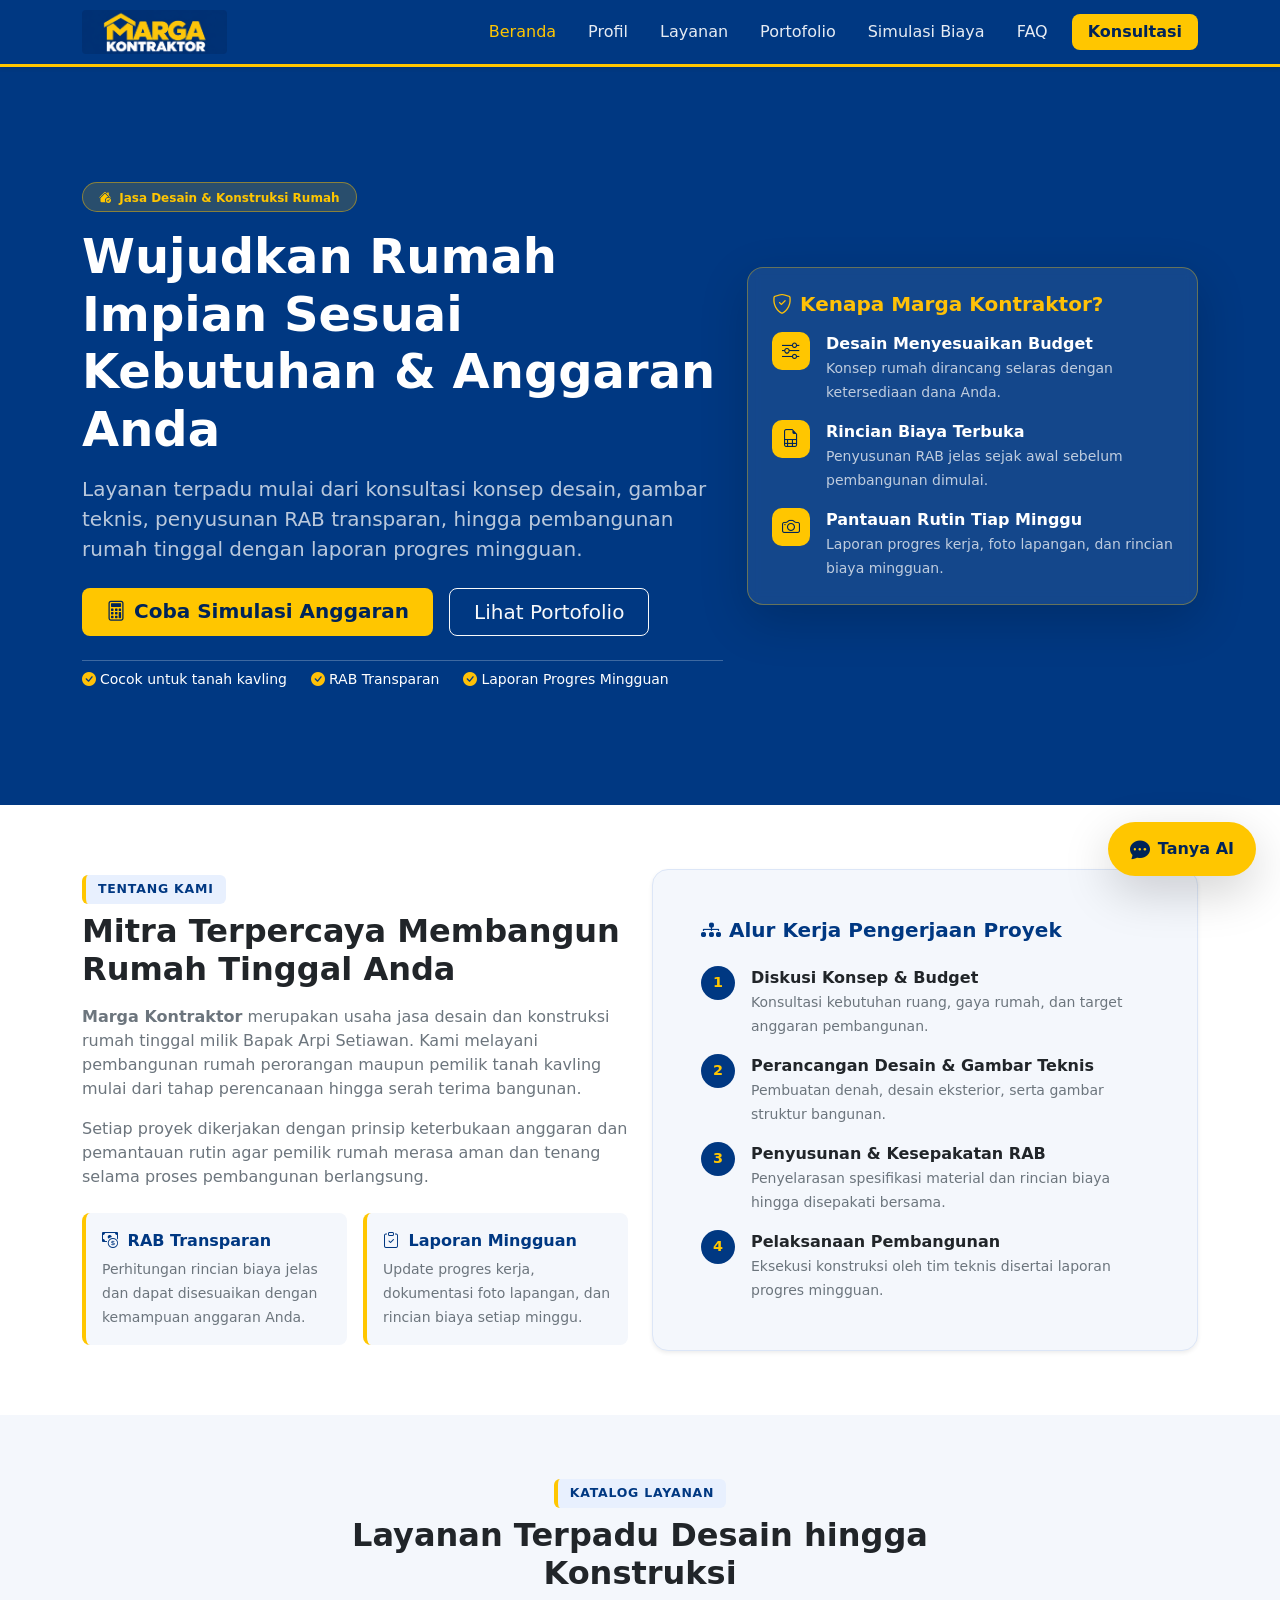
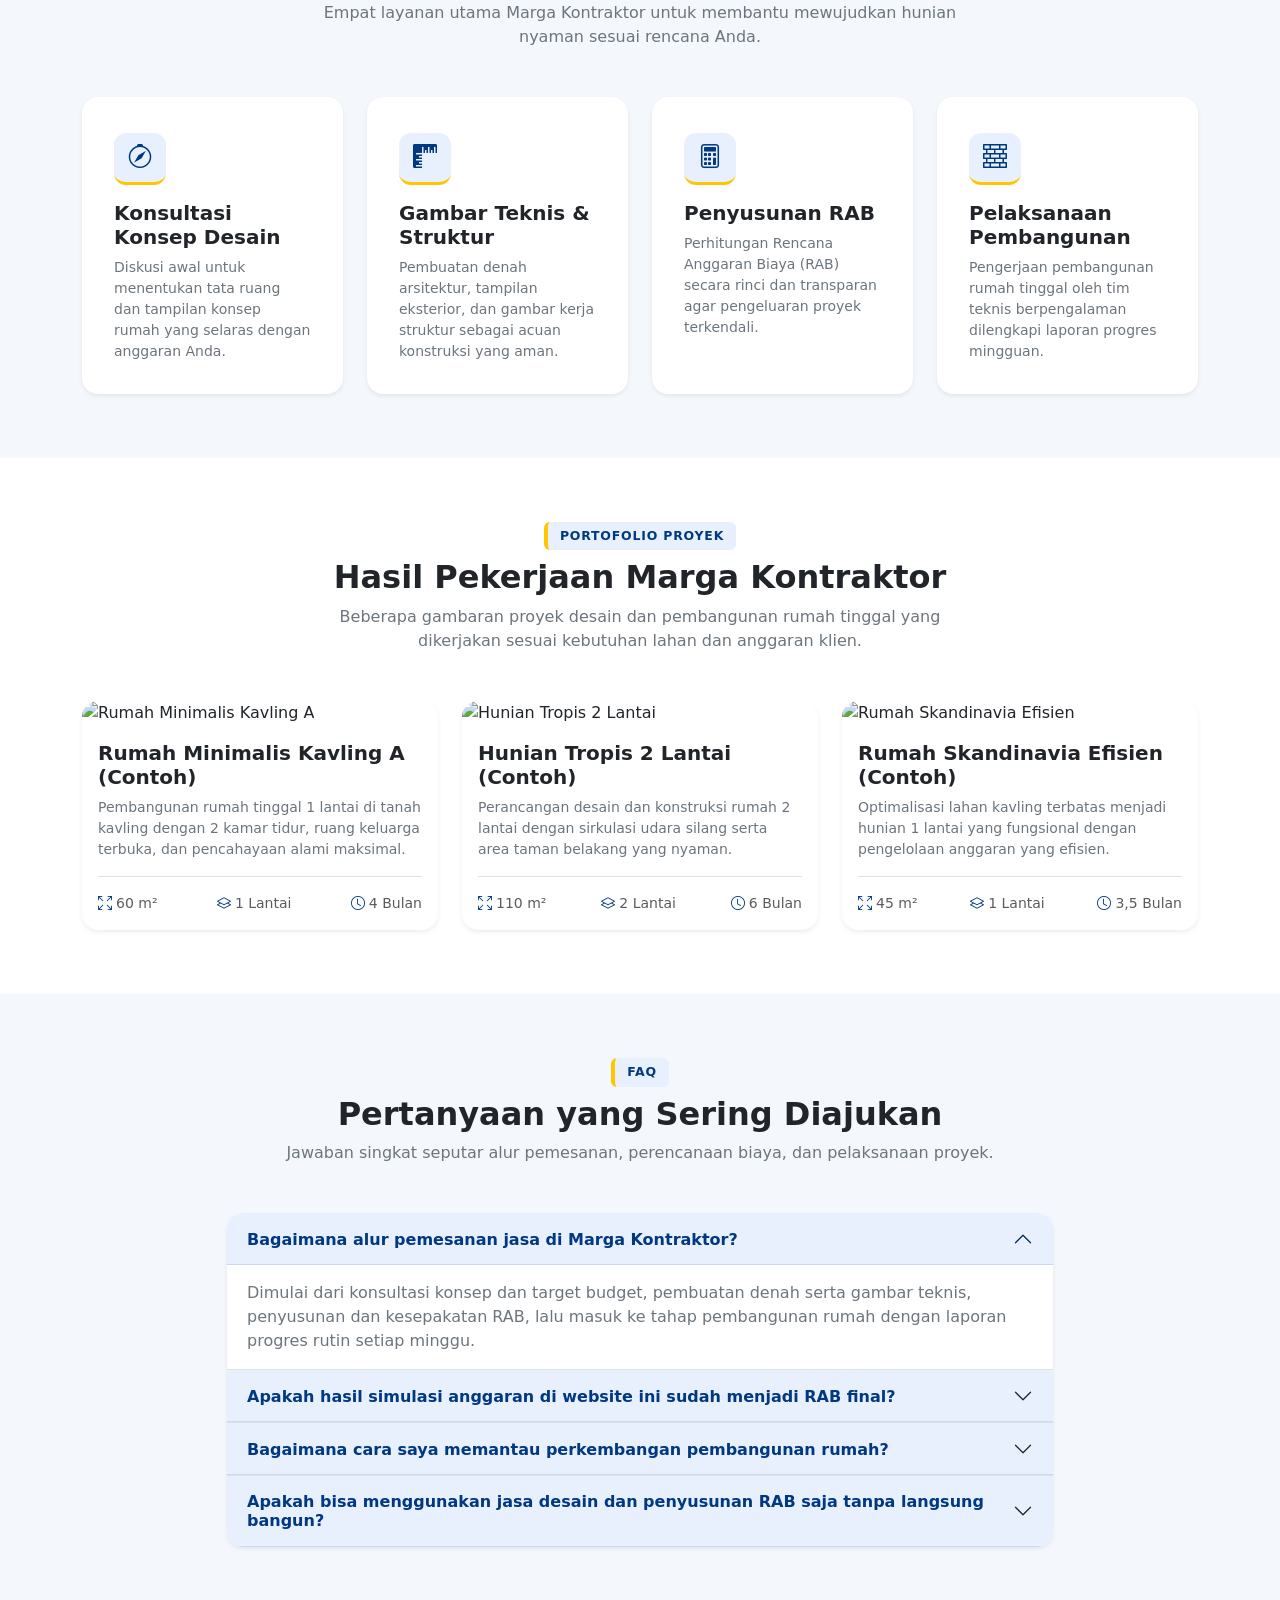
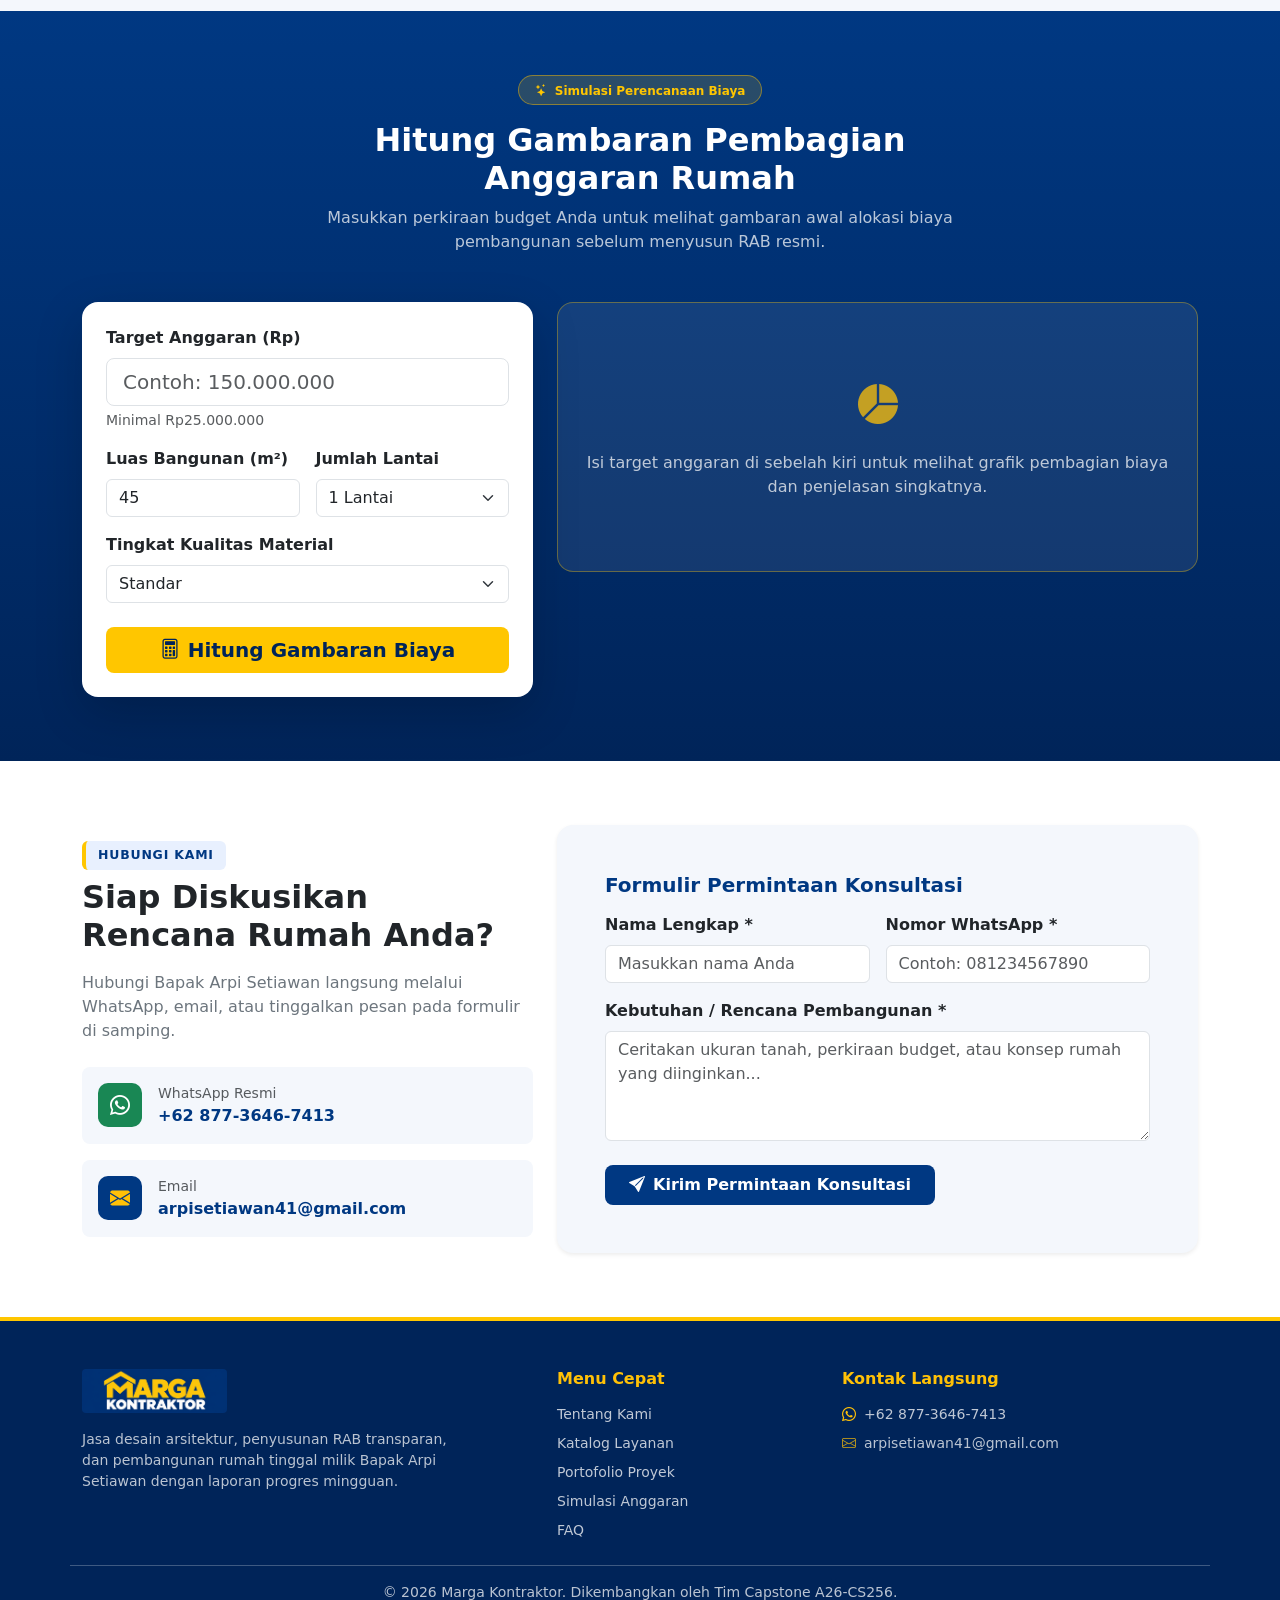
==== index.html @ f6ac5061 "Initial commit" ====
<!doctype html>
<html lang="id">
  <head>
    <meta charset="UTF-8" />
    <meta name="viewport" content="width=device-width, initial-scale=1.0" />
    <title>Marga Kontraktor - Jasa Desain &amp; Bangun Rumah</title>

    <!-- Ikon Tab Title -->
    <link rel="icon" type="image/png" href="static/img/LOGO.PNG" />

    <!-- Bootstrap 5 & Bootstrap Icons -->
    <link href="https://cdn.jsdelivr.net/npm/bootstrap@5.3.3/dist/css/bootstrap.min.css" rel="stylesheet" />
    <link href="https://cdn.jsdelivr.net/npm/bootstrap-icons@1.11.3/font/bootstrap-icons.min.css" rel="stylesheet" />

    <!-- CSS Manual -->
    <link rel="stylesheet" href="static/css/style.css" />
  </head>
  <body>

    <!-- ===== TAHAP 1: HEADER & NAVBAR ===== -->
    <header class="sticky-top">
      <nav class="navbar navbar-expand-lg navbar-dark shadow-sm">
        <div class="container">
          <!-- Logo Marga Kontraktor -->
          <a href="#beranda" class="navbar-brand d-flex align-items-center py-0">
            <img src="static/img/LOGO.PNG" alt="Marga Kontraktor" class="brand-logo" />
          </a>

          <button class="navbar-toggler border-0" type="button" data-bs-toggle="collapse" data-bs-target="#tabMenu">
            <span class="navbar-toggler-icon"></span>
          </button>

          <div class="collapse navbar-collapse" id="tabMenu">
            <ul class="navbar-nav ms-auto align-items-lg-center gap-lg-3 pt-3 pt-lg-0">
              <li class="nav-item">
                <a href="#beranda" class="nav-link active">Beranda</a>
              </li>
              <li class="nav-item">
                <a href="#profil" class="nav-link">Profil</a>
              </li>
              <li class="nav-item">
                <a href="#layanan" class="nav-link">Layanan</a>
              </li>
              <li class="nav-item">
                <a href="#portofolio" class="nav-link">Portofolio</a>
              </li>
              <li class="nav-item">
                <a href="#anggaran" class="nav-link">Simulasi Biaya</a>
              </li>
              <li class="nav-item">
                <a href="#faq" class="nav-link">FAQ</a>
              </li>
              <li class="nav-item mt-2 mt-lg-0">
                <a href="#konsultasi" class="btn btn-brand-yellow fw-semibold px-3">Konsultasi</a>
              </li>
            </ul>
          </div>
        </div>
      </nav>
    </header>

    <main>
      
      <!-- ===== TAHAP 2: HERO SECTION ===== -->
      <section id="beranda" class="hero-section text-white d-flex align-items-center" style="background-color: #003882;">
        <div class="container py-5">
          <div class="row align-items-center g-4">
            <div class="col-lg-7">
              <span class="badge badge-brand mb-3 px-3 py-2 fw-semibold">
                <i class="bi bi-house-check-fill me-1"></i> Jasa Desain &amp; Konstruksi Rumah
              </span>
              <h1 class="display-5 fw-bold mb-3">
                Wujudkan Rumah Impian Sesuai Kebutuhan &amp; Anggaran Anda
              </h1>
              <p class="lead text-light opacity-75 mb-4">
                Layanan terpadu mulai dari konsultasi konsep desain, gambar teknis, penyusunan RAB transparan, hingga pembangunan rumah tinggal dengan laporan progres mingguan.
              </p>

              <!-- Tombol Utama -->
              <div class="d-flex flex-wrap gap-3 mb-4">
                <a href="#anggaran" class="btn btn-brand-yellow btn-lg fw-bold px-4">
                  <i class="bi bi-calculator me-2"></i>Coba Simulasi Anggaran
                </a>
                <a href="#portofolio" class="btn btn-outline-light btn-lg px-4">
                  Lihat Portofolio
                </a>
              </div>

              <!-- Poin Keunggulan -->
              <div class="d-flex flex-wrap gap-4 pt-2 border-top border-light border-opacity-25 small">
                <div><i class="bi bi-check-circle-fill text-warning me-1"></i>Cocok untuk tanah kavling</div>
                <div><i class="bi bi-check-circle-fill text-warning me-1"></i>RAB Transparan</div>
                <div><i class="bi bi-check-circle-fill text-warning me-1"></i>Laporan Progres Mingguan</div>
              </div>
            </div>

            <!-- Kolom Kanan: Kartu Ringkasan Layanan -->
            <div class="col-lg-5">
              <div class="hero-card p-4 rounded-4 shadow-lg">
                <h5 class="fw-bold text-warning mb-3">
                  <i class="bi bi-shield-check me-2"></i>Kenapa Marga Kontraktor?
                </h5>
                <div class="d-flex flex-column gap-3">
                  <div class="d-flex align-items-start gap-3">
                    <div class="hero-mini-icon"><i class="bi bi-sliders"></i></div>
                    <div>
                      <div class="fw-semibold">Desain Menyesuaikan Budget</div>
                      <small class="text-light opacity-75">Konsep rumah dirancang selaras dengan ketersediaan dana Anda.</small>
                    </div>
                  </div>
                  <div class="d-flex align-items-start gap-3">
                    <div class="hero-mini-icon"><i class="bi bi-file-earmark-spreadsheet"></i></div>
                    <div>
                      <div class="fw-semibold">Rincian Biaya Terbuka</div>
                      <small class="text-light opacity-75">Penyusunan RAB jelas sejak awal sebelum pembangunan dimulai.</small>
                    </div>
                  </div>
                  <div class="d-flex align-items-start gap-3">
                    <div class="hero-mini-icon"><i class="bi bi-camera"></i></div>
                    <div>
                      <div class="fw-semibold">Pantauan Rutin Tiap Minggu</div>
                      <small class="text-light opacity-75">Laporan progres kerja, foto lapangan, dan rincian biaya mingguan.</small>
                    </div>
                  </div>
                </div>
              </div>
            </div>
          </div>
        </div>
      </section>

      <!-- ===== TAHAP 3A: PROFIL USAHA & ALUR KERJA ===== -->
      <section id="profil" class="py-5 bg-white">
        <div class="container py-lg-3">
          <div class="row g-4 align-items-center">
            <!-- Kolom Kiri: Profil & Keunggulan -->
            <div class="col-lg-6">
              <span class="section-tag">TENTANG KAMI</span>
              <h2 class="fw-bold mt-2 mb-3">Mitra Terpercaya Membangun Rumah Tinggal Anda</h2>
              <p class="text-secondary">
                <strong>Marga Kontraktor</strong> merupakan usaha jasa desain dan konstruksi rumah tinggal milik Bapak Arpi Setiawan. Kami melayani pembangunan rumah perorangan maupun pemilik tanah kavling mulai dari tahap perencanaan hingga serah terima bangunan.
              </p>
              <p class="text-secondary mb-4">
                Setiap proyek dikerjakan dengan prinsip keterbukaan anggaran dan pemantauan rutin agar pemilik rumah merasa aman dan tenang selama proses pembangunan berlangsung.
              </p>

              <!-- 2 Kartu Keunggulan -->
              <div class="row g-3">
                <div class="col-sm-6">
                  <div class="highlight-box p-3 rounded-3 h-100">
                    <div class="fw-bold text-biru mb-1">
                      <i class="bi bi-cash-coin me-1"></i> RAB Transparan
                    </div>
                    <small class="text-secondary">
                      Perhitungan rincian biaya jelas dan dapat disesuaikan dengan kemampuan anggaran Anda.
                    </small>
                  </div>
                </div>
                <div class="col-sm-6">
                  <div class="highlight-box p-3 rounded-3 h-100">
                    <div class="fw-bold text-biru mb-1">
                      <i class="bi bi-clipboard-check me-1"></i> Laporan Mingguan
                    </div>
                    <small class="text-secondary">
                      Update progres kerja, dokumentasi foto lapangan, dan rincian biaya setiap minggu.
                    </small>
                  </div>
                </div>
              </div>
            </div>

            <!-- Kolom Kanan: Alur Kerja 4 Tahap -->
            <div class="col-lg-6">
              <div class="workflow-card p-4 p-md-5 rounded-4 shadow-sm">
                <h5 class="fw-bold text-biru mb-4">
                  <i class="bi bi-diagram-3-fill me-2"></i>Alur Kerja Pengerjaan Proyek
                </h5>

                <div class="d-flex flex-column gap-3">
                  <div class="d-flex align-items-start gap-3">
                    <div class="step-number">1</div>
                    <div>
                      <div class="fw-bold">Diskusi Konsep &amp; Budget</div>
                      <small class="text-secondary">Konsultasi kebutuhan ruang, gaya rumah, dan target anggaran pembangunan.</small>
                    </div>
                  </div>
                  <div class="d-flex align-items-start gap-3">
                    <div class="step-number">2</div>
                    <div>
                      <div class="fw-bold">Perancangan Desain &amp; Gambar Teknis</div>
                      <small class="text-secondary">Pembuatan denah, desain eksterior, serta gambar struktur bangunan.</small>
                    </div>
                  </div>
                  <div class="d-flex align-items-start gap-3">
                    <div class="step-number">3</div>
                    <div>
                      <div class="fw-bold">Penyusunan &amp; Kesepakatan RAB</div>
                      <small class="text-secondary">Penyelarasan spesifikasi material dan rincian biaya hingga disepakati bersama.</small>
                    </div>
                  </div>
                  <div class="d-flex align-items-start gap-3">
                    <div class="step-number">4</div>
                    <div>
                      <div class="fw-bold">Pelaksanaan Pembangunan</div>
                      <small class="text-secondary">Eksekusi konstruksi oleh tim teknis disertai laporan progres mingguan.</small>
                    </div>
                  </div>
                </div>
              </div>
            </div>
          </div>
        </div>
      </section>

      <!-- ===== TAHAP 3B: KATALOG LAYANAN ===== -->
      <section id="layanan" class="py-5 bg-surface">
        <div class="container py-lg-3">
          <div class="text-center mx-auto mb-5" style="max-width: 640px;">
            <span class="section-tag">KATALOG LAYANAN</span>
            <h2 class="fw-bold mt-2 mb-2">Layanan Terpadu Desain hingga Konstruksi</h2>
            <p class="text-secondary mb-0">
              Empat layanan utama Marga Kontraktor untuk membantu mewujudkan hunian nyaman sesuai rencana Anda.
            </p>
          </div>

          <!-- Grid 4 Layanan -->
          <div class="row g-4">
            <div class="col-md-6 col-lg-3">
              <div class="card service-card h-100 border-0 shadow-sm rounded-4 p-3">
                <div class="card-body">
                  <div class="service-icon mb-3">
                    <i class="bi bi-compass fs-4"></i>
                  </div>
                  <h5 class="fw-bold">Konsultasi Konsep Desain</h5>
                  <p class="text-secondary small mb-0">
                    Diskusi awal untuk menentukan tata ruang dan tampilan konsep rumah yang selaras dengan anggaran Anda.
                  </p>
                </div>
              </div>
            </div>

            <div class="col-md-6 col-lg-3">
              <div class="card service-card h-100 border-0 shadow-sm rounded-4 p-3">
                <div class="card-body">
                  <div class="service-icon mb-3">
                    <i class="bi bi-rulers fs-4"></i>
                  </div>
                  <h5 class="fw-bold">Gambar Teknis &amp; Struktur</h5>
                  <p class="text-secondary small mb-0">
                    Pembuatan denah arsitektur, tampilan eksterior, dan gambar kerja struktur sebagai acuan konstruksi yang aman.
                  </p>
                </div>
              </div>
            </div>

            <div class="col-md-6 col-lg-3">
              <div class="card service-card h-100 border-0 shadow-sm rounded-4 p-3">
                <div class="card-body">
                  <div class="service-icon mb-3">
                    <i class="bi bi-calculator fs-4"></i>
                  </div>
                  <h5 class="fw-bold">Penyusunan RAB</h5>
                  <p class="text-secondary small mb-0">
                    Perhitungan Rencana Anggaran Biaya (RAB) secara rinci dan transparan agar pengeluaran proyek terkendali.
                  </p>
                </div>
              </div>
            </div>

            <div class="col-md-6 col-lg-3">
              <div class="card service-card h-100 border-0 shadow-sm rounded-4 p-3">
                <div class="card-body">
                  <div class="service-icon mb-3">
                    <i class="bi bi-bricks fs-4"></i>
                  </div>
                  <h5 class="fw-bold">Pelaksanaan Pembangunan</h5>
                  <p class="text-secondary small mb-0">
                    Pengerjaan pembangunan rumah tinggal oleh tim teknis berpengalaman dilengkapi laporan progres mingguan.
                  </p>
                </div>
              </div>
            </div>
          </div>
        </div>
      </section>

      <!-- ===== TAHAP 4A: PORTOFOLIO PROYEK ===== -->
      <section id="portofolio" class="py-5 bg-white">
        <div class="container py-lg-3">
          <div class="text-center mx-auto mb-5" style="max-width: 650px;">
            <span class="section-tag">PORTOFOLIO PROYEK</span>
            <h2 class="fw-bold mt-2 mb-2">Hasil Pekerjaan Marga Kontraktor</h2>
            <p class="text-secondary mb-0">
              Beberapa gambaran proyek desain dan pembangunan rumah tinggal yang dikerjakan sesuai kebutuhan lahan dan anggaran klien.
            </p>
          </div>

          <div class="row g-4">
            <!-- Proyek 1 -->
            <div class="col-md-6 col-lg-4">
              <div class="card portfolio-card h-100 border-0 shadow-sm rounded-4 overflow-hidden">
                <div class="position-relative">
                  <img
                    src="static/img/placeholder.svg"
                    onerror="this.onerror=null;this.src='static/img/placeholder.svg';"
                    class="card-img-top portfolio-img"
                    alt="Rumah Minimalis Kavling A"
                    loading="lazy"
                  />
                  <span class="badge portfolio-badge position-absolute top-0 start-0 m-3">Minimalis Modern</span>
                </div>
                <div class="card-body d-flex flex-column">
                  <h5 class="fw-bold mb-2">Rumah Minimalis Kavling A (Contoh)</h5>
                  <p class="text-secondary small mb-3">
                    Pembangunan rumah tinggal 1 lantai di tanah kavling dengan 2 kamar tidur, ruang keluarga terbuka, dan pencahayaan alami maksimal.
                  </p>
                  <div class="mt-auto pt-3 border-top d-flex flex-wrap justify-content-between gap-2 text-muted small">
                    <span><i class="bi bi-arrows-fullscreen text-biru me-1"></i>60 m²</span>
                    <span><i class="bi bi-layers text-biru me-1"></i>1 Lantai</span>
                    <span><i class="bi bi-clock text-biru me-1"></i>4 Bulan</span>
                  </div>
                </div>
              </div>
            </div>

            <!-- Proyek 2 -->
            <div class="col-md-6 col-lg-4">
              <div class="card portfolio-card h-100 border-0 shadow-sm rounded-4 overflow-hidden">
                <div class="position-relative">
                  <img
                    src="static/img/placeholder.svg"
                    onerror="this.onerror=null;this.src='static/img/placeholder.svg';"
                    class="card-img-top portfolio-img"
                    alt="Hunian Tropis 2 Lantai"
                    loading="lazy"
                  />
                  <span class="badge portfolio-badge position-absolute top-0 start-0 m-3">Tropis Kontemporer</span>
                </div>
                <div class="card-body d-flex flex-column">
                  <h5 class="fw-bold mb-2">Hunian Tropis 2 Lantai (Contoh)</h5>
                  <p class="text-secondary small mb-3">
                    Perancangan desain dan konstruksi rumah 2 lantai dengan sirkulasi udara silang serta area taman belakang yang nyaman.
                  </p>
                  <div class="mt-auto pt-3 border-top d-flex flex-wrap justify-content-between gap-2 text-muted small">
                    <span><i class="bi bi-arrows-fullscreen text-biru me-1"></i>110 m²</span>
                    <span><i class="bi bi-layers text-biru me-1"></i>2 Lantai</span>
                    <span><i class="bi bi-clock text-biru me-1"></i>6 Bulan</span>
                  </div>
                </div>
              </div>
            </div>

            <!-- Proyek 3 -->
            <div class="col-md-6 col-lg-4">
              <div class="card portfolio-card h-100 border-0 shadow-sm rounded-4 overflow-hidden">
                <div class="position-relative">
                  <img
                    src="static/img/placeholder.svg"
                    onerror="this.onerror=null;this.src='static/img/placeholder.svg';"
                    class="card-img-top portfolio-img"
                    alt="Rumah Skandinavia Efisien"
                    loading="lazy"
                  />
                  <span class="badge portfolio-badge position-absolute top-0 start-0 m-3">Skandinavia</span>
                </div>
                <div class="card-body d-flex flex-column">
                  <h5 class="fw-bold mb-2">Rumah Skandinavia Efisien (Contoh)</h5>
                  <p class="text-secondary small mb-3">
                    Optimalisasi lahan kavling terbatas menjadi hunian 1 lantai yang fungsional dengan pengelolaan anggaran yang efisien.
                  </p>
                  <div class="mt-auto pt-3 border-top d-flex flex-wrap justify-content-between gap-2 text-muted small">
                    <span><i class="bi bi-arrows-fullscreen text-biru me-1"></i>45 m²</span>
                    <span><i class="bi bi-layers text-biru me-1"></i>1 Lantai</span>
                    <span><i class="bi bi-clock text-biru me-1"></i>3,5 Bulan</span>
                  </div>
                </div>
              </div>
            </div>
          </div>
        </div>
      </section>

      <!-- ===== TAHAP 4B: FAQ ===== -->
      <section id="faq" class="py-5 bg-surface">
        <div class="container py-lg-3" style="max-width: 850px;">
          <div class="text-center mb-5">
            <span class="section-tag">FAQ</span>
            <h2 class="fw-bold mt-2 mb-2">Pertanyaan yang Sering Diajukan</h2>
            <p class="text-secondary mb-0">
              Jawaban singkat seputar alur pemesanan, perencanaan biaya, dan pelaksanaan proyek.
            </p>
          </div>

          <div class="accordion shadow-sm rounded-4 overflow-hidden" id="accordionFaq">
            <div class="accordion-item border-0 border-bottom">
              <h2 class="accordion-header">
                <button class="accordion-button fw-semibold" type="button" data-bs-toggle="collapse" data-bs-target="#faq1">
                  Bagaimana alur pemesanan jasa di Marga Kontraktor?
                </button>
              </h2>
              <div id="faq1" class="accordion-collapse collapse show" data-bs-parent="#accordionFaq">
                <div class="accordion-body text-secondary">
                  Dimulai dari konsultasi konsep dan target budget, pembuatan denah serta gambar teknis, penyusunan dan kesepakatan RAB, lalu masuk ke tahap pembangunan rumah dengan laporan progres rutin setiap minggu.
                </div>
              </div>
            </div>

            <div class="accordion-item border-0 border-bottom">
              <h2 class="accordion-header">
                <button class="accordion-button collapsed fw-semibold" type="button" data-bs-toggle="collapse" data-bs-target="#faq2">
                  Apakah hasil simulasi anggaran di website ini sudah menjadi RAB final?
                </button>
              </h2>
              <div id="faq2" class="accordion-collapse collapse" data-bs-parent="#accordionFaq">
                <div class="accordion-body text-secondary">
                  Belum. Fitur simulasi anggaran berfungsi memberikan gambaran awal pembagian alokasi biaya sesuai budget Anda. Penyusunan RAB final tetap dihitung secara rinci setelah survei dan diskusi desain bersama Pak Arpi.
                </div>
              </div>
            </div>

            <div class="accordion-item border-0 border-bottom">
              <h2 class="accordion-header">
                <button class="accordion-button collapsed fw-semibold" type="button" data-bs-toggle="collapse" data-bs-target="#faq3">
                  Bagaimana cara saya memantau perkembangan pembangunan rumah?
                </button>
              </h2>
              <div id="faq3" class="accordion-collapse collapse" data-bs-parent="#accordionFaq">
                <div class="accordion-body text-secondary">
                  Kami mengirimkan laporan progres mingguan yang mencakup perkembangan pekerjaan di lapangan, dokumentasi foto terbaru, serta rincian penggunaan biaya secara transparan.
                </div>
              </div>
            </div>

            <div class="accordion-item border-0">
              <h2 class="accordion-header">
                <button class="accordion-button collapsed fw-semibold" type="button" data-bs-toggle="collapse" data-bs-target="#faq4">
                  Apakah bisa menggunakan jasa desain dan penyusunan RAB saja tanpa langsung bangun?
                </button>
              </h2>
              <div id="faq4" class="accordion-collapse collapse" data-bs-parent="#accordionFaq">
                <div class="accordion-body text-secondary">
                  Bisa. Anda dapat memilih layanan secara bertahap, mulai dari konsultasi konsep desain, pembuatan gambar teknis/struktur, hingga penyusunan RAB terlebih dahulu sebelum memulai konstruksi.
                </div>
              </div>
            </div>
          </div>
        </div>
      </section>

      <!-- ===== TAHAP 5A: SIMULASI PERENCANAAN ANGGARAN ===== -->
      <section id="anggaran" class="py-5 bg-biru-gradient text-white">
        <div class="container py-lg-3">
          <div class="text-center mx-auto mb-5" style="max-width: 680px;">
            <span class="badge badge-brand mb-2 px-3 py-2 fw-semibold">
              <i class="bi bi-stars me-1"></i> Simulasi Perencanaan Biaya
            </span>
            <h2 class="fw-bold mt-2 mb-2">Hitung Gambaran Pembagian Anggaran Rumah</h2>
            <p class="text-light opacity-75 mb-0">
              Masukkan perkiraan budget Anda untuk melihat gambaran awal alokasi biaya pembangunan sebelum menyusun RAB resmi.
            </p>
          </div>

          <div class="row g-4 align-items-start">
            <div class="col-lg-5">
              <div class="card bg-white text-dark border-0 rounded-4 p-4 shadow-lg">
                <form id="formEstimasi" novalidate>
                  <div class="mb-3">
                    <label for="inputBudget" class="form-label fw-bold">Target Anggaran (Rp)</label>
                    <input type="text" inputmode="numeric" id="inputBudget" class="form-control form-control-lg" placeholder="Contoh: 150.000.000" required />
                    <div class="form-text">Minimal Rp25.000.000</div>
                  </div>

                  <div class="row g-3 mb-3">
                    <div class="col-6">
                      <label for="inputLuas" class="form-label fw-semibold">Luas Bangunan (m²)</label>
                      <input type="number" id="inputLuas" class="form-control" value="45" min="18" max="1000" />
                    </div>
                    <div class="col-6">
                      <label for="inputLantai" class="form-label fw-semibold">Jumlah Lantai</label>
                      <select id="inputLantai" class="form-select">
                        <option value="1" selected>1 Lantai</option>
                        <option value="2">2 Lantai</option>
                      </select>
                    </div>
                  </div>

                  <div class="mb-4">
                    <label for="inputKualitas" class="form-label fw-semibold">Tingkat Kualitas Material</label>
                    <select id="inputKualitas" class="form-select">
                      <option value="ekonomis">Ekonomis</option>
                      <option value="standar" selected>Standar</option>
                      <option value="premium">Premium</option>
                    </select>
                  </div>

                  <div id="estimasiAlert" class="alert alert-danger d-none small py-2"></div>

                  <button type="submit" class="btn btn-brand-yellow w-100 btn-lg fw-bold">
                    <i class="bi bi-calculator me-2"></i>Hitung Gambaran Biaya
                  </button>
                </form>
              </div>
            </div>

            <div class="col-lg-7">
              <div class="estimasi-result-card rounded-4 p-4 h-100">
                <div id="hasilKosong" class="text-center py-5 text-light opacity-75">
                  <i class="bi bi-pie-chart-fill fs-1 text-warning"></i>
                  <p class="mt-3 mb-0">
                    Isi target anggaran di sebelah kiri untuk melihat grafik pembagian biaya dan penjelasan singkatnya.
                  </p>
                </div>

                <div id="hasilLoading" class="text-center py-5 d-none">
                  <div class="spinner-border text-warning" role="status"></div>
                  <p class="mt-3 mb-0">Sedang menghitung pembagian anggaran...</p>
                </div>

                <div id="hasilKonten" class="d-none">
                  <h5 class="fw-bold text-warning mb-3">
                    <i class="bi bi-bar-chart-line-fill me-2"></i>Gambaran Pembagian Anggaran
                  </h5>

                  <div class="row g-3 align-items-center mb-3">
                    <div class="col-md-5">
                      <canvas id="chartAnggaran" height="200"></canvas>
                    </div>
                    <div class="col-md-7" id="listAlokasi"></div>
                  </div>

                  <div class="p-3 rounded-3 penjelasan-ai-box mb-3">
                    <div class="small fw-bold text-warning mb-1">
                      <i class="bi bi-stars me-1"></i>Penjelasan Singkat
                    </div>
                    <p id="teksPenjelasanAI" class="small text-light mb-0"></p>
                  </div>

                  <div class="d-flex flex-wrap justify-content-between align-items-center gap-2 pt-2 border-top border-light border-opacity-25">
                    <small class="text-light opacity-75">
                      *Hasil ini adalah gambaran awal, bukan RAB final yang mengikat.
                    </small>
                    <a id="btnWaHasil" href="https://wa.me/6287736467413" target="_blank" class="btn btn-success btn-sm fw-semibold px-3">
                      <i class="bi bi-whatsapp me-1"></i>Konsultasi ke Pak Arpi
                    </a>
                  </div>
                </div>
              </div>
            </div>
          </div>
        </div>
      </section>

      <!-- ===== TAHAP 5B: FORMULIR KONSULTASI & KONTAK ===== -->
      <section id="konsultasi" class="py-5 bg-white">
        <div class="container py-lg-3">
          <div class="row g-4 align-items-center">
            <div class="col-lg-5">
              <span class="section-tag">HUBUNGI KAMI</span>
              <h2 class="fw-bold mt-2 mb-3">Siap Diskusikan Rencana Rumah Anda?</h2>
              <p class="text-secondary mb-4">
                Hubungi Bapak Arpi Setiawan langsung melalui WhatsApp, email, atau tinggalkan pesan pada formulir di samping.
              </p>

              <div class="d-flex flex-column gap-3">
                <div class="d-flex align-items-center gap-3 p-3 bg-surface rounded-3">
                  <div class="contact-icon bg-success text-white">
                    <i class="bi bi-whatsapp fs-5"></i>
                  </div>
                  <div>
                    <small class="text-muted d-block">WhatsApp Resmi</small>
                    <a href="https://wa.me/6287736467413" target="_blank" class="fw-bold text-decoration-none text-biru">
                      +62 877-3646-7413
                    </a>
                  </div>
                </div>

                <div class="d-flex align-items-center gap-3 p-3 bg-surface rounded-3">
                  <div class="contact-icon bg-biru text-warning">
                    <i class="bi bi-envelope-fill fs-5"></i>
                  </div>
                  <div>
                    <small class="text-muted d-block">Email</small>
                    <span class="fw-bold text-biru">arpisetiawan41@gmail.com</span>
                  </div>
                </div>
              </div>
            </div>

            <div class="col-lg-7">
              <div class="card border-0 shadow-sm bg-surface rounded-4 p-4 p-md-5">
                <h5 class="fw-bold text-biru mb-3">Formulir Permintaan Konsultasi</h5>
                <form id="formKonsultasi" novalidate>
                  <div class="row g-3">
                    <div class="col-md-6">
                      <label for="konsulNama" class="form-label fw-semibold">Nama Lengkap *</label>
                      <input type="text" id="konsulNama" class="form-control" placeholder="Masukkan nama Anda" required />
                    </div>
                    <div class="col-md-6">
                      <label for="konsulWa" class="form-label fw-semibold">Nomor WhatsApp *</label>
                      <input type="tel" id="konsulWa" class="form-control" placeholder="Contoh: 081234567890" required />
                    </div>
                    <div class="col-12">
                      <label for="konsulPesan" class="form-label fw-semibold">Kebutuhan / Rencana Pembangunan *</label>
                      <textarea id="konsulPesan" rows="4" class="form-control" placeholder="Ceritakan ukuran tanah, perkiraan budget, atau konsep rumah yang diinginkan..." required></textarea>
                    </div>
                  </div>

                  <div id="konsulAlert" class="alert d-none small py-2 mt-3 mb-0"></div>

                  <button type="submit" class="btn btn-brand-blue fw-semibold mt-4 px-4 py-2">
                    <i class="bi bi-send-fill me-2"></i>Kirim Permintaan Konsultasi
                  </button>
                </form>
              </div>
            </div>
          </div>
        </div>
      </section>
    </main>

    <!-- ===== TAHAP 6A: FOOTER ===== -->
    <footer class="footer-section text-white pt-5 pb-4 pb-mobile-nav">
      <div class="container">
        <div class="row g-4 pb-4 border-bottom border-light border-opacity-25">
          <div class="col-lg-5">
            <img src="static/img/LOGO.PNG" alt="Marga Kontraktor" class="brand-logo mb-3" />
            <p class="small text-light opacity-75 mb-0" style="max-width: 380px;">
              Jasa desain arsitektur, penyusunan RAB transparan, dan pembangunan rumah tinggal milik Bapak Arpi Setiawan dengan laporan progres mingguan.
            </p>
          </div>

          <div class="col-6 col-lg-3">
            <h6 class="fw-bold text-warning mb-3">Menu Cepat</h6>
            <ul class="list-unstyled small d-flex flex-column gap-2 mb-0">
              <li><a href="#profil" class="footer-link">Tentang Kami</a></li>
              <li><a href="#layanan" class="footer-link">Katalog Layanan</a></li>
              <li><a href="#portofolio" class="footer-link">Portofolio Proyek</a></li>
              <li><a href="#anggaran" class="footer-link">Simulasi Anggaran</a></li>
              <li><a href="#faq" class="footer-link">FAQ</a></li>
            </ul>
          </div>

          <div class="col-6 col-lg-4">
            <h6 class="fw-bold text-warning mb-3">Kontak Langsung</h6>
            <ul class="list-unstyled small d-flex flex-column gap-2 mb-0">
              <li>
                <a href="https://wa.me/6287736467413" target="_blank" class="footer-link">
                  <i class="bi bi-whatsapp text-warning me-2"></i>+62 877-3646-7413
                </a>
              </li>
              <li class="text-light opacity-75">
                <i class="bi bi-envelope text-warning me-2"></i>arpisetiawan41@gmail.com
              </li>
            </ul>
          </div>
        </div>

        <div class="pt-3 text-center small text-light opacity-75">
          &copy; 2026 Marga Kontraktor. Dikembangkan oleh Tim Capstone A26-CS256.
        </div>
      </div>
    </footer>

    <!-- ===== TAHAP 6B: NAVIGASI BAWAH KHUSUS HP ===== -->
    <nav class="mobile-bottom-nav d-lg-none shadow-lg">
      <a href="#beranda" class="nav-item-mobile">
        <i class="bi bi-house-door-fill"></i>
        <span>Beranda</span>
      </a>
      <a href="#portofolio" class="nav-item-mobile">
        <i class="bi bi-grid-fill"></i>
        <span>Proyek</span>
      </a>
      <a href="#anggaran" class="nav-item-mobile">
        <i class="bi bi-calculator-fill"></i>
        <span>Anggaran</span>
      </a>
      <button type="button" id="btnOpenChatMobile" class="nav-item-mobile border-0 bg-transparent fw-bold">
        <i class="bi bi-chat-dots-fill text-kuning-gelap"></i>
        <span>Tanya AI</span>
      </button>
    </nav>

    <!-- ===== TAHAP 6C: WIDGET CHATBOT AI ===== -->
    <button type="button" id="btnToggleChat" class="chat-fab btn btn-brand-yellow shadow-lg d-none d-lg-flex align-items-center gap-2 fw-bold">
      <i class="bi bi-chat-dots-fill fs-5"></i>
      <span>Tanya AI</span>
    </button>

    <div id="chatBox" class="chat-box shadow-lg d-none">
      <div class="chat-header bg-biru text-white d-flex justify-content-between align-items-center p-3">
        <div class="d-flex align-items-center gap-2">
          <div class="chat-avatar">
            <i class="bi bi-robot"></i>
          </div>
          <div>
            <div class="fw-bold small">Asisten Marga Kontraktor</div>
            <small class="text-warning d-block" style="font-size: 0.72rem;">Konsultasi Awal Layanan</small>
          </div>
        </div>
        <button type="button" id="btnCloseChat" class="btn btn-sm btn-outline-light border-0" aria-label="Tutup Chat">
          <i class="bi bi-x-lg"></i>
        </button>
      </div>

      <div id="chatMessages" class="chat-messages p-3">
        <div class="chat-bubble bot">
          Halo! Saya asisten virtual Marga Kontraktor. Ada yang ingin ditanyakan seputar layanan desain, penyusunan RAB, atau pembangunan rumah tinggal?
        </div>

        <div class="d-flex flex-wrap gap-1 mt-1" id="quickQuestions">
          <button type="button" class="btn btn-sm chat-chip" data-question="Apa saja layanan Marga Kontraktor?">Layanan apa saja?</button>
          <button type="button" class="btn btn-sm chat-chip" data-question="Bagaimana cara menghitung estimasi biaya?">Cara hitung budget?</button>
          <button type="button" class="btn btn-sm chat-chip" data-question="Bagaimana sistem laporan progres pembangunan?">Laporan progres?</button>
        </div>
      </div>

      <form id="formChat" class="chat-input p-2 border-top bg-white d-flex gap-2">
        <input type="text" id="inputChat" class="form-control form-control-sm" placeholder="Ketik pertanyaan seputar layanan..." autocomplete="off" />
        <button type="submit" class="btn btn-brand-yellow btn-sm fw-bold px-3" aria-label="Kirim Pesan">
          <i class="bi bi-send-fill"></i>
        </button>
      </form>
    </div>

    <!-- Script Bootstrap, Chart.js, & App.js -->
    <script src="https://cdn.jsdelivr.net/npm/bootstrap@5.3.3/dist/js/bootstrap.bundle.min.js"></script>
    <script src="https://cdn.jsdelivr.net/npm/chart.js"></script>
    <script src="static/js/app.js"></script>
  </body>
</html>
---- static/css/style.css ----
/* palet warna sesuai logo */
:root {
  --biru-utama:#003882;
  --biru-gelap: #002459;
  --kuning-brand: #FFC600;
  --kuning-hover: #E5B200;
  --teks-utama: #1b2430;
}

html {
  scroll-behavior: smooth;
}

body {
  font-family: system-ui, -apple-system, 'Segoe UI', Roboto, sans-serif;
}

/* styling Header-Navbar */
.navbar {
  background-color: var(--biru-utama);
  border-bottom: 3px solid var(--kuning-brand);
  padding-top: 10px;
  padding-bottom: 10px;
}

.brand-logo {
  height: 44px;
  width: 145px;
  object-fit: cover;
  border-radius: 4px;
}

.navbar .nav-link {
  color: rgba(255, 255, 255,0.9);
  font-weight: 500;
  transition: color 0.2 ease;
}

.navbar .nav-link:hover,
.navbar .nav-link.active {
  color: var(--kuning-brand)
}

/* tombol kuning brand */
.btn-brand-yellow {
  background-color: var(--kuning-brand);
  color: var(--biru-gelap);
  border: none;
  border-radius: 8px;
}

.btn-brand-yellow:hover {
  background-color: var(--kuning-hover);
  color: var(--biru-gelap);
}

@media (max-width: 767.98px) {
  .brand-logo {
    height: 38px;
    width: 125px;
  }
}

/* Tahap 2 hero section */
.hero-section {
  background-color: linier-gradient(135deg, var(--biru-utama) 0%, var(--biru-gelap) 100%);
  min-height: 82vh;
}

.badge-brand {
  background-color: rgba(255, 192, 0, 0.16);
  color: var(--kuning-brand);
  border: 1px solid rgba(255, 192, 0, 0.45);
  border-radius: 50px;
}

.hero-card {
  background-color: rgba(255, 255, 255, 0.08);
  border: 1px solid rgba(255, 198, 0,  0.35);
  backdrop-filter: blur(6px);
}

.hero-mini-icon {
  width: 38px;
  height: 38px;
  min-width: 38px;
  border-radius: 10px;
  background-color: var(--kuning-brand);
  color: var(--biru-gelap);
  display: flex;
  align-items: center;
  justify-content: center;
  font-size: 1.1rem;
  font-weight: bold;
}

/* penyesuaian hero di layar hp */
@media (max-width:767.98px) {
  .hero-section {
    min-height: auto;
    padding-top: 10px;
    padding-bottom: 20px;
  }
}


/* Tahap 3: styling profile, alur kerja & layanan */
.section {
  scroll-margin-top: 70px;
}

.bg-surface {
  background-color:#F4F7FC ;
}

.text-biru {
  color: var(--biru-utama);
}

.section-tag {
  display: inline-block;
  background-color: #E8F0FE;
  color: var(--biru-utama);
  font-size: 0.78rem;
  font-weight: 700;
  letter-spacing: 0.8px;
  padding: 5px 12px;
  border-radius: 6px;
  border-left: 4px solid var(--kuning-brand);
}

.highlight-box  {
  background-color: #F4F7FC;
  border-left: 4px solid var(--kuning-brand)
}

.workflow-card {
  background-color: #F4F7FC;
  border: 1px solid #DCE6F7;
}

.step-number {
  width: 34px;
  height: 34px;
  min-width: 34px;
  border-radius: 50%;
  background-color: var(--biru-utama);
  color: var(--kuning-brand);
  font-weight: 700;
  display: flex;
  align-items: center;
  justify-content: center;
  font-size: 0.9rem;
}

.service-card {
  background-color: #FFFFFF;
  border-top: 4px solid transparent !important;
  transition: transform 0.2s ease, box-shadow 0.2s ease, border-color 0.2s ease;
}

service-card:hover{
  transform: translateY(-5px);
  border-top-color: var(--kuning-brand) !important;
  box-shadow: 0 10px 24px rgba(0, 56, 130, 0.1) !important;
}

.service-icon { 
  width: 52px;
  height: 52px;
  border-radius: 12px;
  background-color: #E8F0FE;
  color: var(--biru-utama);
  border-bottom: 3px solid var(--kuning-brand);
  display: flex;
  align-items: center;
  justify-content: center;
}


/* TAHAP 4: STYLING PORTOFOLIO & FAQ */
.portofolio-card {
  transition: transform 0.2s ease, box-shadow 0.2 ease;
  border: 1px solid #E6ECF5 !important;
}

.portofolio-card:hover {
  transform: translateY(-5px);
  box-shadow: 0 12px 24px rgba(0, 56, 130, 0.12) !important;
}

.portofolio-img {
  background-color: var(--biru-utama);
  color: var(--kuning-brand);
  font-weight: 600;
  padding: 6px 12px;
  border-radius: 8px;
}

/* Styling Accordion FAQ supaya selaras dengan Tema */
.accordion-button:not(.collapse) {
  background-color: #E8F0FE;
  color: var(--biru-utama);
  box-shadow: inset 0 -1px 0 rgba(0, 56, 130, 0.12);
}

.accordion-button:focuis {
  box-shadow: 0 0 0 0.2rem rgba(0, 56, 130, 0.2);
}

/* ===== TAHAP 5: STYLING SIMULASI ANGGARAN & FORM KONSULTASI ===== */
.bg-biru-gradient {
    background: linear-gradient(180deg, var(--biru-utama) 0%, var(--biru-gelap) 100%);
}

.bg-biru {
    background-color: var(--biru-utama);
}

.estimasi-result-card {
    background-color: rgba(255, 255, 255, 0.08);
    border: 1px solid rgba(255, 198, 0, 0.35);
}

.penjelasan-ai-box {
    background-color: rgba(0, 20, 50, 0.45);
    border: 1px solid rgba(255, 198, 0, 0.4);
}

.contact-icon {
    width: 44px;
    height: 44px;
    min-width: 44px;
    border-radius: 10px;
    display: flex;
    align-items: center;
    justify-content: center;
}

.btn-brand-blue {
    background-color: var(--biru-utama);
    color: #FFFFFF;
    border: none;
    border-radius: 8px;
}

.btn-brand-blue:hover {
    background-color: var(--biru-gelap);
    color: var(--kuning-brand);
}


/* ===== TAHAP 6: STYLING FOOTER, MOBILE NAV & CHATBOT ===== */
.footer-section {
    background-color: var(--biru-gelap);
    border-top: 4px solid var(--kuning-brand);
}

.footer-link {
    color: rgba(255, 255, 255, 0.75);
    text-decoration: none;
    transition: color 0.2s ease;
}

.footer-link:hover {
    color: var(--kuning-brand);
}

.text-kuning-gelap {
    color: #D9A400;
}

/* Navigasi Bawah Khusus HP */
.mobile-bottom-nav {
    position: fixed;
    bottom: 0;
    left: 0;
    right: 0;
    height: 64px;
    background-color: #FFFFFF;
    border-top: 2px solid #E8F0FE;
    display: flex;
    justify-content: space-around;
    align-items: center;
    z-index: 1030;
}

.nav-item-mobile {
    display: flex;
    flex-direction: column;
    align-items: center;
    text-decoration: none;
    color: var(--biru-utama);
    font-size: 0.72rem;
    font-weight: 500;
}

.nav-item-mobile i {
    font-size: 1.2rem;
    margin-bottom: 2px;
}

/* Tombol & Jendela Chatbot Desktop */
.chat-fab {
    position: fixed;
    bottom: 24px;
    right: 24px;
    border-radius: 50px;
    padding: 12px 22px;
    z-index: 1040;
}

.chat-box {
    position: fixed;
    bottom: 86px;
    right: 24px;
    width: 370px;
    height: 500px;
    background-color: #F4F7FC;
    border-radius: 16px;
    overflow: hidden;
    display: flex;
    flex-direction: column;
    z-index: 1050;
    border: 1px solid rgba(0, 56, 130, 0.2);
}

.chat-header {
    border-bottom: 3px solid var(--kuning-brand);
}

.chat-avatar {
    width: 34px;
    height: 34px;
    border-radius: 50%;
    background-color: var(--kuning-brand);
    color: var(--biru-gelap);
    display: flex;
    align-items: center;
    justify-content: center;
    font-weight: bold;
}

.chat-messages {
    flex: 1;
    overflow-y: auto;
    display: flex;
    flex-direction: column;
    gap: 10px;
}

.chat-bubble {
    max-width: 85%;
    padding: 10px 14px;
    border-radius: 14px;
    font-size: 0.88rem;
    line-height: 1.45;
}

.chat-bubble.bot {
    background-color: #FFFFFF;
    color: var(--teks-utama);
    align-self: flex-start;
    border: 1px solid #DCE6F7;
}

.chat-bubble.user {
    background-color: var(--biru-utama);
    color: #FFFFFF;
    align-self: flex-end;
    font-weight: 500;
}

.chat-chip {
    background-color: #E8F0FE;
    color: var(--biru-utama);
    border: 1px solid #C5D7F7;
    border-radius: 50px;
    font-size: 0.76rem;
    padding: 4px 10px;
}

.chat-chip:hover {
    background-color: var(--kuning-brand);
    color: var(--biru-gelap);
    border-color: var(--kuning-brand);
}

/* Aturan Responsif Khusus Layar HP (< 768px) */
@media (max-width: 767.98px) {
    .pb-mobile-nav {
        padding-bottom: 84px !important;
    }

    .chat-box {
        inset: 0;
        width: 100%;
        height: 100dvh;
        border-radius: 0;
    }
}
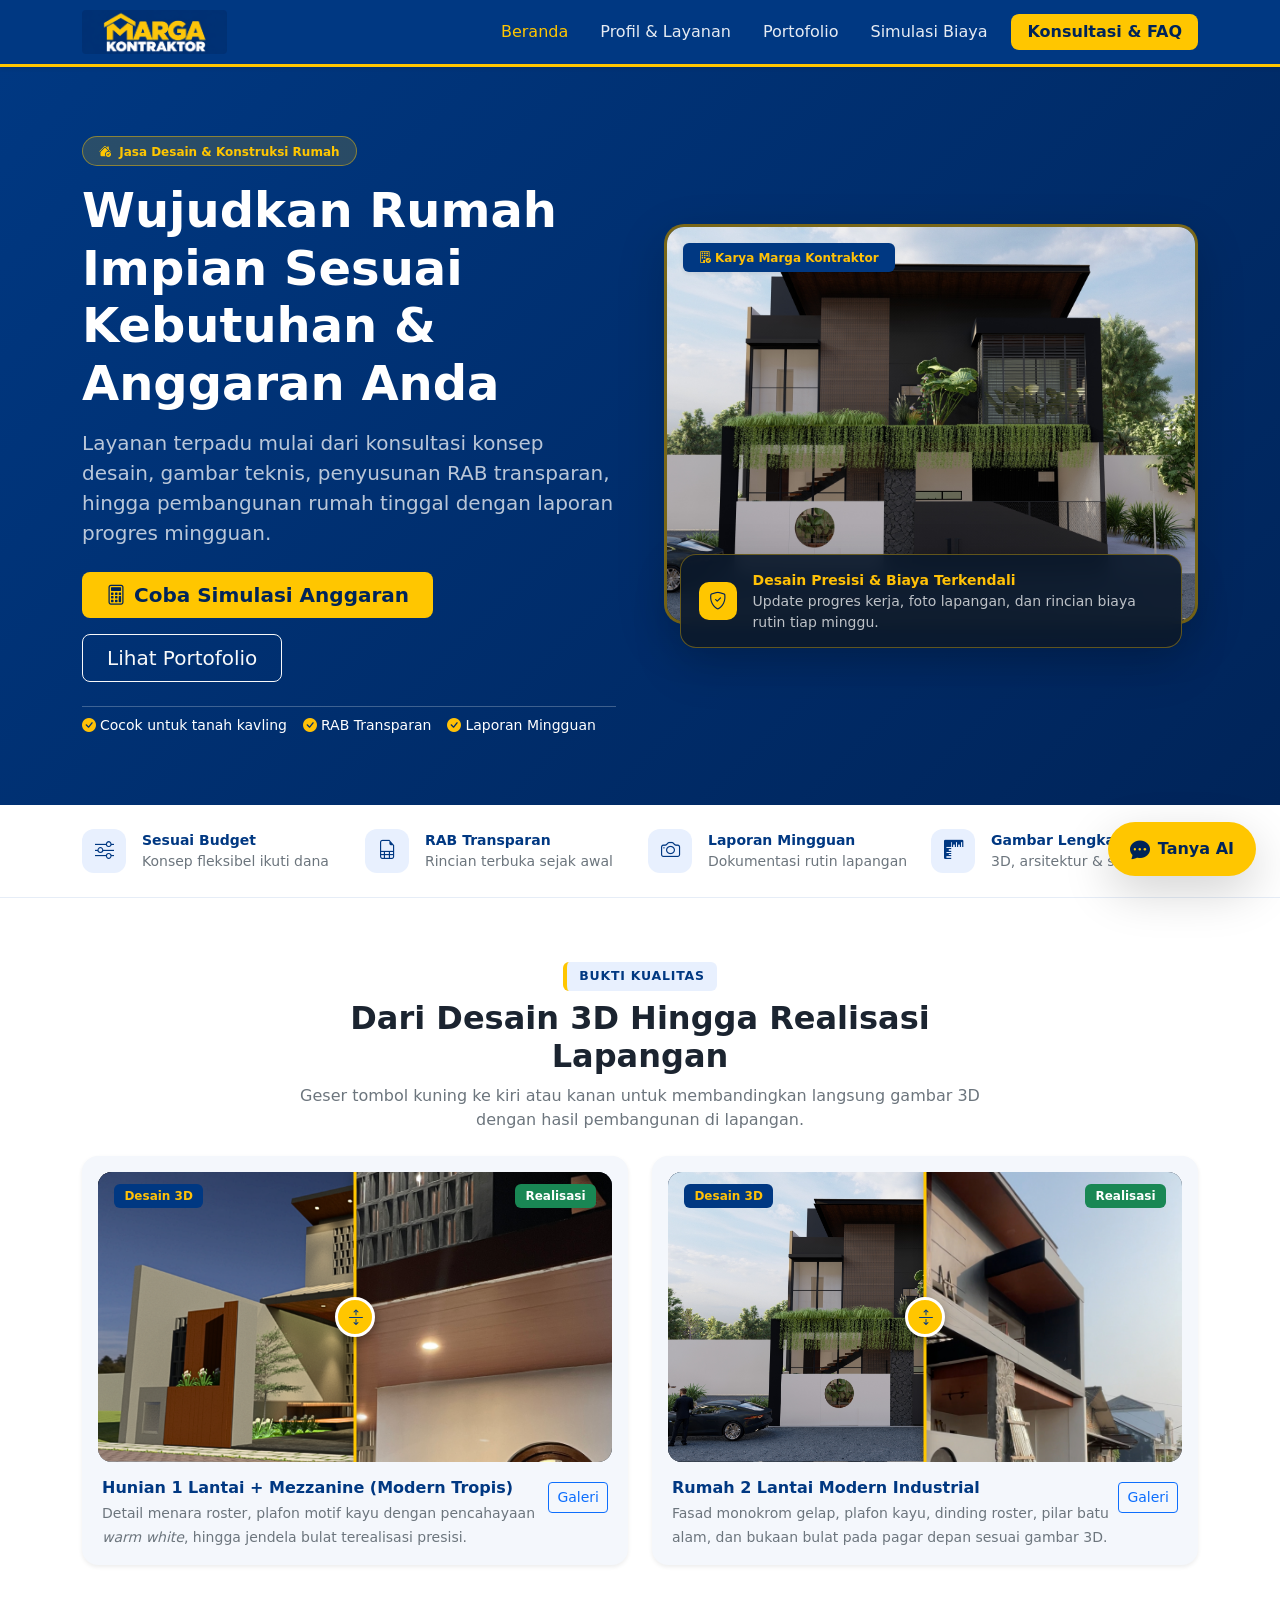
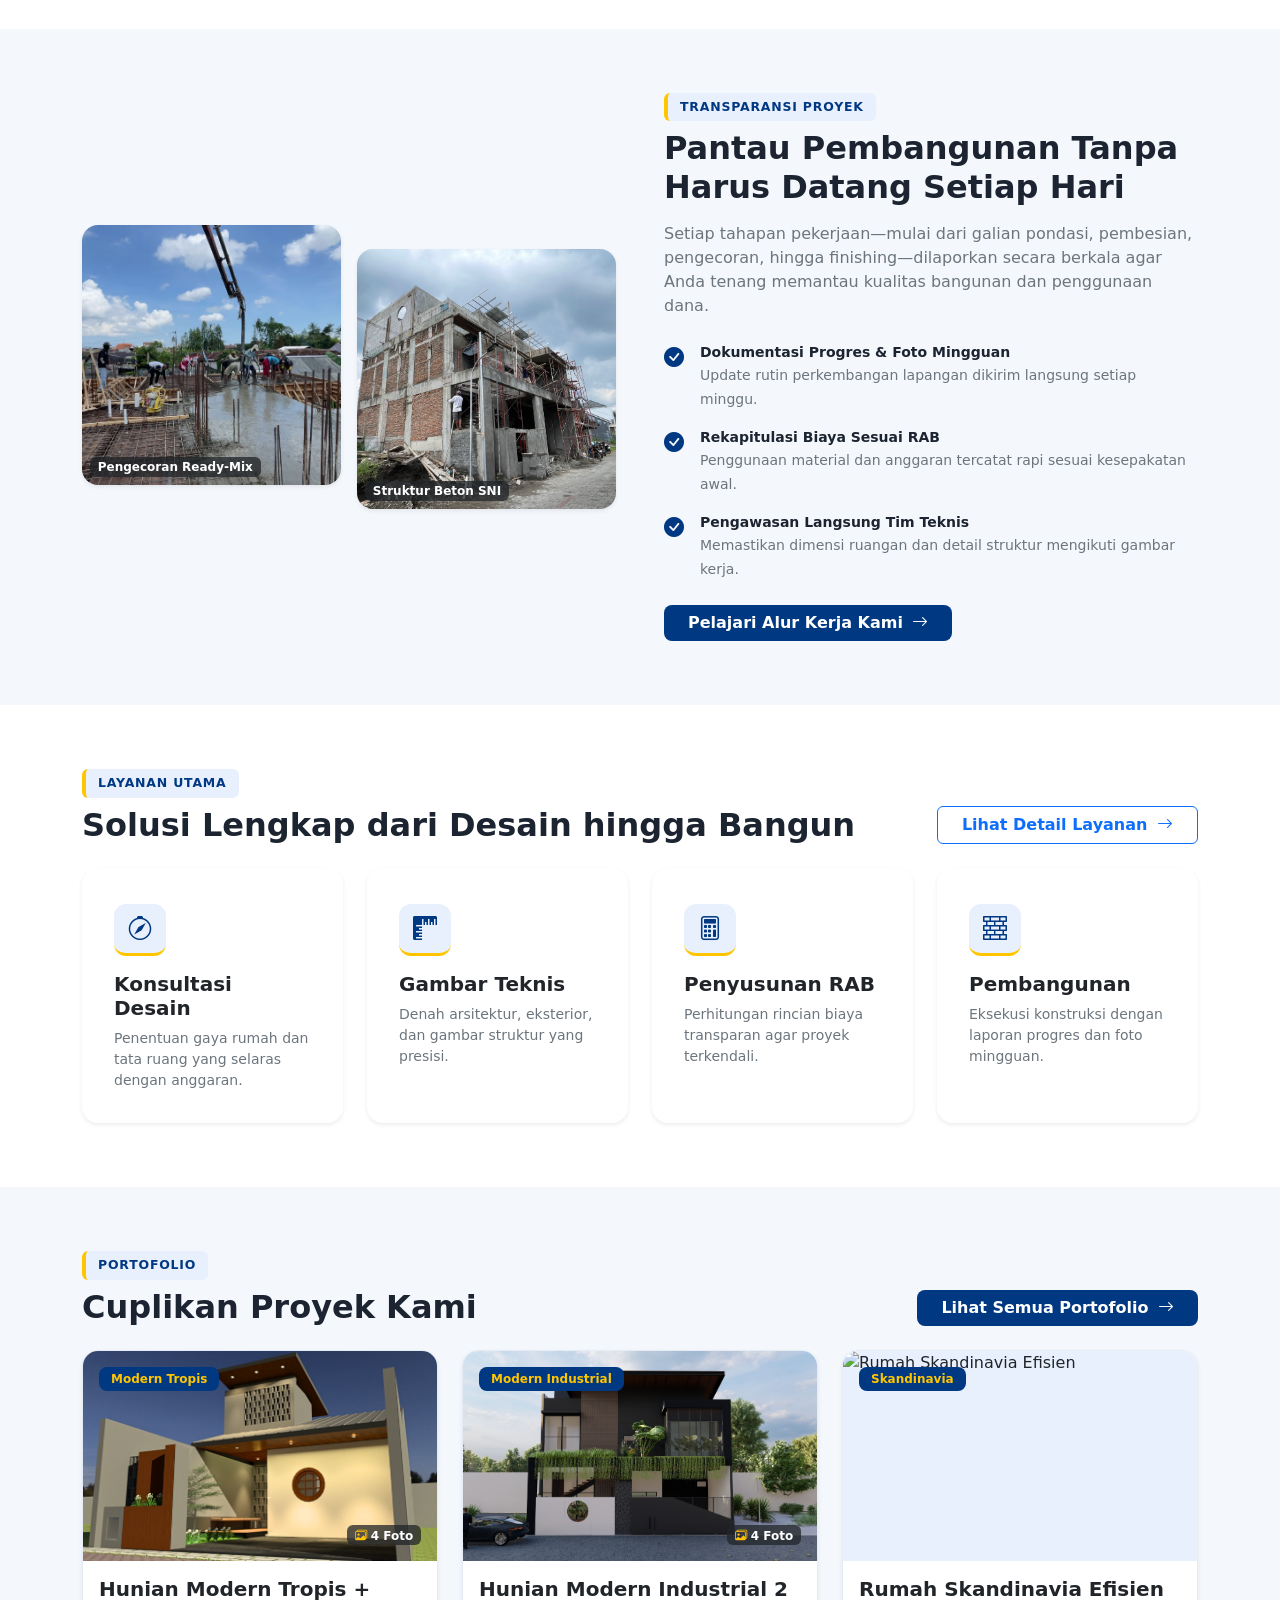
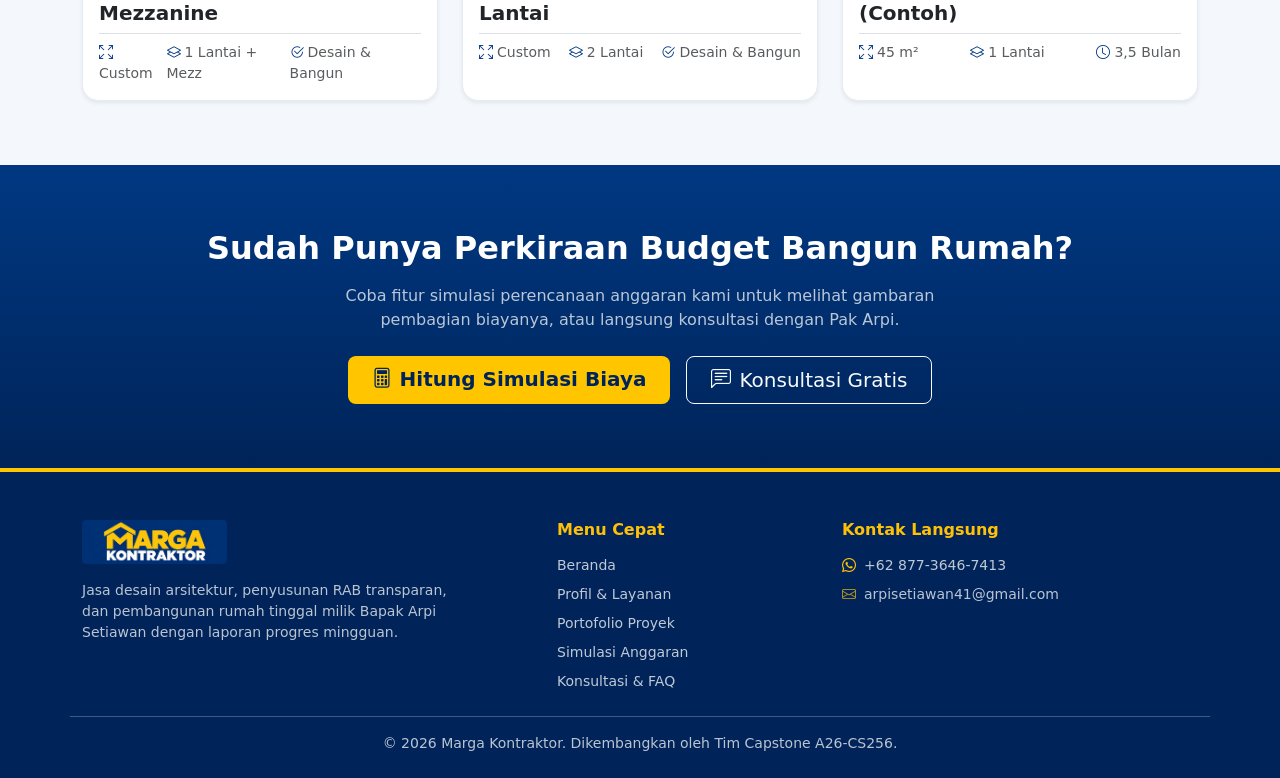
==== commit ce5f00b0: "Pisahkan Halaman , css ,js" ====
--- a/index.html
+++ b/index.html
@@ -3,69 +3,23 @@
   <head>
     <meta charset="UTF-8" />
     <meta name="viewport" content="width=device-width, initial-scale=1.0" />
-    <title>Marga Kontraktor - Jasa Desain &amp; Bangun Rumah</title>
-
-    <!-- Ikon Tab Title -->
+    <title>Beranda — Marga Kontraktor</title>
     <link rel="icon" type="image/png" href="static/img/LOGO.PNG" />
-
-    <!-- Bootstrap 5 & Bootstrap Icons -->
     <link href="https://cdn.jsdelivr.net/npm/bootstrap@5.3.3/dist/css/bootstrap.min.css" rel="stylesheet" />
     <link href="https://cdn.jsdelivr.net/npm/bootstrap-icons@1.11.3/font/bootstrap-icons.min.css" rel="stylesheet" />
-
-    <!-- CSS Manual -->
     <link rel="stylesheet" href="static/css/style.css" />
   </head>
   <body>
 
-    <!-- ===== TAHAP 1: HEADER & NAVBAR ===== -->
-    <header class="sticky-top">
-      <nav class="navbar navbar-expand-lg navbar-dark shadow-sm">
-        <div class="container">
-          <!-- Logo Marga Kontraktor -->
-          <a href="#beranda" class="navbar-brand d-flex align-items-center py-0">
-            <img src="static/img/LOGO.PNG" alt="Marga Kontraktor" class="brand-logo" />
-          </a>
-
-          <button class="navbar-toggler border-0" type="button" data-bs-toggle="collapse" data-bs-target="#tabMenu">
-            <span class="navbar-toggler-icon"></span>
-          </button>
-
-          <div class="collapse navbar-collapse" id="tabMenu">
-            <ul class="navbar-nav ms-auto align-items-lg-center gap-lg-3 pt-3 pt-lg-0">
-              <li class="nav-item">
-                <a href="#beranda" class="nav-link active">Beranda</a>
-              </li>
-              <li class="nav-item">
-                <a href="#profil" class="nav-link">Profil</a>
-              </li>
-              <li class="nav-item">
-                <a href="#layanan" class="nav-link">Layanan</a>
-              </li>
-              <li class="nav-item">
-                <a href="#portofolio" class="nav-link">Portofolio</a>
-              </li>
-              <li class="nav-item">
-                <a href="#anggaran" class="nav-link">Simulasi Biaya</a>
-              </li>
-              <li class="nav-item">
-                <a href="#faq" class="nav-link">FAQ</a>
-              </li>
-              <li class="nav-item mt-2 mt-lg-0">
-                <a href="#konsultasi" class="btn btn-brand-yellow fw-semibold px-3">Konsultasi</a>
-              </li>
-            </ul>
-          </div>
-        </div>
-      </nav>
-    </header>
+    <!-- Navbar otomatis diisi oleh layout.js -->
+    <div id="site-header"></div>
 
     <main>
-      
-      <!-- ===== TAHAP 2: HERO SECTION ===== -->
-      <section id="beranda" class="hero-section text-white d-flex align-items-center" style="background-color: #003882;">
+      <!-- 1. Hero Section dengan Visual Proyek Asli -->
+      <section class="hero-section text-white d-flex align-items-center">
         <div class="container py-5">
-          <div class="row align-items-center g-4">
-            <div class="col-lg-7">
+          <div class="row align-items-center g-4 g-lg-5">
+            <div class="col-lg-6">
               <span class="badge badge-brand mb-3 px-3 py-2 fw-semibold">
                 <i class="bi bi-house-check-fill me-1"></i> Jasa Desain &amp; Konstruksi Rumah
               </span>
@@ -76,656 +30,440 @@
                 Layanan terpadu mulai dari konsultasi konsep desain, gambar teknis, penyusunan RAB transparan, hingga pembangunan rumah tinggal dengan laporan progres mingguan.
               </p>
 
-              <!-- Tombol Utama -->
               <div class="d-flex flex-wrap gap-3 mb-4">
-                <a href="#anggaran" class="btn btn-brand-yellow btn-lg fw-bold px-4">
+                <a href="simulasi.html" class="btn btn-brand-yellow btn-lg fw-bold px-4">
                   <i class="bi bi-calculator me-2"></i>Coba Simulasi Anggaran
                 </a>
-                <a href="#portofolio" class="btn btn-outline-light btn-lg px-4">
+                <a href="portofolio.html" class="btn btn-outline-light btn-lg px-4">
                   Lihat Portofolio
                 </a>
               </div>
 
-              <!-- Poin Keunggulan -->
-              <div class="d-flex flex-wrap gap-4 pt-2 border-top border-light border-opacity-25 small">
+              <div class="d-flex flex-wrap gap-3 pt-2 border-top border-light border-opacity-25 small">
                 <div><i class="bi bi-check-circle-fill text-warning me-1"></i>Cocok untuk tanah kavling</div>
                 <div><i class="bi bi-check-circle-fill text-warning me-1"></i>RAB Transparan</div>
-                <div><i class="bi bi-check-circle-fill text-warning me-1"></i>Laporan Progres Mingguan</div>
-              </div>
-            </div>
-
-            <!-- Kolom Kanan: Kartu Ringkasan Layanan -->
-            <div class="col-lg-5">
-              <div class="hero-card p-4 rounded-4 shadow-lg">
-                <h5 class="fw-bold text-warning mb-3">
-                  <i class="bi bi-shield-check me-2"></i>Kenapa Marga Kontraktor?
-                </h5>
-                <div class="d-flex flex-column gap-3">
-                  <div class="d-flex align-items-start gap-3">
-                    <div class="hero-mini-icon"><i class="bi bi-sliders"></i></div>
-                    <div>
-                      <div class="fw-semibold">Desain Menyesuaikan Budget</div>
-                      <small class="text-light opacity-75">Konsep rumah dirancang selaras dengan ketersediaan dana Anda.</small>
+                <div><i class="bi bi-check-circle-fill text-warning me-1"></i>Laporan Mingguan</div>
+              </div>
+            </div>
+
+            <div class="col-lg-6">
+              <div class="hero-visual-wrap">
+                <div class="hero-visual-frame shadow-lg">
+                  <img
+                    src="static/img/proyek-2/3d-fasad.jpeg"
+                    onerror="this.onerror=null;this.src='static/img/placeholder.svg';"
+                    alt="Desain Hunian 2 Lantai Marga Kontraktor"
+                  />
+                  <span class="badge bg-biru text-warning position-absolute top-0 start-0 m-3 px-3 py-2 shadow-sm">
+                    <i class="bi bi-building-check me-1"></i>Karya Marga Kontraktor
+                  </span>
+                </div>
+
+                <div class="hero-float-card shadow-lg">
+                  <div class="d-flex align-items-center justify-content-between gap-3 flex-wrap">
+                    <div class="d-flex align-items-center gap-3">
+                      <div class="hero-mini-icon flex-shrink-0">
+                        <i class="bi bi-shield-check"></i>
+                      </div>
+                      <div>
+                        <div class="fw-bold text-warning small">Desain Presisi &amp; Biaya Terkendali</div>
+                        <small class="text-light opacity-75 d-block">
+                          Update progres kerja, foto lapangan, dan rincian biaya rutin tiap minggu.
+                        </small>
+                      </div>
                     </div>
                   </div>
-                  <div class="d-flex align-items-start gap-3">
-                    <div class="hero-mini-icon"><i class="bi bi-file-earmark-spreadsheet"></i></div>
-                    <div>
-                      <div class="fw-semibold">Rincian Biaya Terbuka</div>
-                      <small class="text-light opacity-75">Penyusunan RAB jelas sejak awal sebelum pembangunan dimulai.</small>
-                    </div>
-                  </div>
-                  <div class="d-flex align-items-start gap-3">
-                    <div class="hero-mini-icon"><i class="bi bi-camera"></i></div>
-                    <div>
-                      <div class="fw-semibold">Pantauan Rutin Tiap Minggu</div>
-                      <small class="text-light opacity-75">Laporan progres kerja, foto lapangan, dan rincian biaya mingguan.</small>
-                    </div>
-                  </div>
-                </div>
-              </div>
-            </div>
-          </div>
-        </div>
-      </section>
-
-      <!-- ===== TAHAP 3A: PROFIL USAHA & ALUR KERJA ===== -->
-      <section id="profil" class="py-5 bg-white">
+                </div>
+              </div>
+            </div>
+          </div>
+        </div>
+      </section>
+
+      <!-- 2. Trust Bar Keunggulan -->
+      <section class="trust-strip py-4">
+        <div class="container">
+          <div class="row g-3">
+            <div class="col-6 col-lg-3">
+              <div class="d-flex align-items-center gap-3">
+                <div class="trust-item-icon"><i class="bi bi-sliders"></i></div>
+                <div>
+                  <div class="fw-bold text-biru small">Sesuai Budget</div>
+                  <small class="text-secondary d-none d-sm-block">Konsep fleksibel ikuti dana</small>
+                </div>
+              </div>
+            </div>
+            <div class="col-6 col-lg-3">
+              <div class="d-flex align-items-center gap-3">
+                <div class="trust-item-icon"><i class="bi bi-file-earmark-spreadsheet"></i></div>
+                <div>
+                  <div class="fw-bold text-biru small">RAB Transparan</div>
+                  <small class="text-secondary d-none d-sm-block">Rincian terbuka sejak awal</small>
+                </div>
+              </div>
+            </div>
+            <div class="col-6 col-lg-3">
+              <div class="d-flex align-items-center gap-3">
+                <div class="trust-item-icon"><i class="bi bi-camera"></i></div>
+                <div>
+                  <div class="fw-bold text-biru small">Laporan Mingguan</div>
+                  <small class="text-secondary d-none d-sm-block">Dokumentasi rutin lapangan</small>
+                </div>
+              </div>
+            </div>
+            <div class="col-6 col-lg-3">
+              <div class="d-flex align-items-center gap-3">
+                <div class="trust-item-icon"><i class="bi bi-rulers"></i></div>
+                <div>
+                  <div class="fw-bold text-biru small">Gambar Lengkap</div>
+                  <small class="text-secondary d-none d-sm-block">3D, arsitektur &amp; struktur</small>
+                </div>
+              </div>
+            </div>
+          </div>
+        </div>
+      </section>
+
+      <!-- 3. Bukti Nyata: Interactive Before-After Slider -->
+      <section class="py-5 bg-white">
         <div class="container py-lg-3">
-          <div class="row g-4 align-items-center">
-            <!-- Kolom Kiri: Profil & Keunggulan -->
-            <div class="col-lg-6">
-              <span class="section-tag">TENTANG KAMI</span>
-              <h2 class="fw-bold mt-2 mb-3">Mitra Terpercaya Membangun Rumah Tinggal Anda</h2>
-              <p class="text-secondary">
-                <strong>Marga Kontraktor</strong> merupakan usaha jasa desain dan konstruksi rumah tinggal milik Bapak Arpi Setiawan. Kami melayani pembangunan rumah perorangan maupun pemilik tanah kavling mulai dari tahap perencanaan hingga serah terima bangunan.
+          <div class="text-center mx-auto mb-4" style="max-width: 680px;">
+            <span class="section-tag">BUKTI KUALITAS</span>
+            <h2 class="fw-bold mt-2 mb-2">Dari Desain 3D Hingga Realisasi Lapangan</h2>
+            <p class="text-secondary mb-0">
+              Geser tombol kuning ke kiri atau kanan untuk membandingkan langsung gambar 3D dengan hasil pembangunan di lapangan.
+            </p>
+          </div>
+
+          <div class="row g-4">
+            <!-- Perbandingan 1: Proyek 1 -->
+            <div class="col-lg-6">
+              <div class="card border-0 shadow-sm rounded-4 p-3 h-100 bg-surface">
+                <div class="ba-slider">
+                  <img
+                    src="static/img/proyek-1/finishing-fasad.jpeg"
+                    onerror="this.onerror=null;this.src='static/img/placeholder.svg';"
+                    alt="Realisasi Fasad Hunian Modern Tropis"
+                    class="obj-pos-35"
+                    loading="lazy"
+                  />
+                  <img
+                    src="static/img/proyek-1/3d-fasad.PNG"
+                    onerror="this.onerror=null;this.src='static/img/placeholder.svg';"
+                    alt="Desain 3D Fasad Hunian Modern Tropis"
+                    class="ba-before"
+                    loading="lazy"
+                  />
+                  <span class="badge bg-biru text-warning ba-badge start-0 ms-3">Desain 3D</span>
+                  <span class="badge bg-success ba-badge end-0 me-3">Realisasi</span>
+                  <div class="ba-line"></div>
+                  <div class="ba-handle"><i class="bi bi-arrows-expand-vertical"></i></div>
+                  <input type="range" min="0" max="100" value="50" class="ba-range" aria-label="Geser perbandingan Desain 3D dan Realisasi Proyek 1" />
+                </div>
+
+                <div class="pt-3 px-1 d-flex justify-content-between align-items-start gap-2">
+                  <div>
+                    <h6 class="fw-bold text-biru mb-1">Hunian 1 Lantai + Mezzanine (Modern Tropis)</h6>
+                    <small class="text-secondary">
+                      Detail menara roster, plafon motif kayu dengan pencahayaan <em>warm white</em>, hingga jendela bulat terealisasi presisi.
+                    </small>
+                  </div>
+                  <a href="portofolio.html?proyek=proyek-1" class="btn btn-sm btn-outline-primary flex-shrink-0 mt-1">
+                    Galeri
+                  </a>
+                </div>
+              </div>
+            </div>
+
+            <!-- Perbandingan 2: Proyek 2 -->
+            <div class="col-lg-6">
+              <div class="card border-0 shadow-sm rounded-4 p-3 h-100 bg-surface">
+                <div class="ba-slider">
+                  <img
+                    src="static/img/proyek-2/finishing-fasad.jpeg"
+                    onerror="this.onerror=null;this.src='static/img/placeholder.svg';"
+                    alt="Realisasi Rumah 2 Lantai Modern Industrial"
+                    class="obj-pos-45"
+                    loading="lazy"
+                  />
+                  <img
+                    src="static/img/proyek-2/3d-fasad.jpeg"
+                    onerror="this.onerror=null;this.src='static/img/placeholder.svg';"
+                    alt="Desain 3D Rumah 2 Lantai Modern Industrial"
+                    class="ba-before"
+                    loading="lazy"
+                  />
+                  <span class="badge bg-biru text-warning ba-badge start-0 ms-3">Desain 3D</span>
+                  <span class="badge bg-success ba-badge end-0 me-3">Realisasi</span>
+                  <div class="ba-line"></div>
+                  <div class="ba-handle"><i class="bi bi-arrows-expand-vertical"></i></div>
+                  <input type="range" min="0" max="100" value="50" class="ba-range" aria-label="Geser perbandingan Desain 3D dan Realisasi Proyek 2" />
+                </div>
+
+                <div class="pt-3 px-1 d-flex justify-content-between align-items-start gap-2">
+                  <div>
+                    <h6 class="fw-bold text-biru mb-1">Rumah 2 Lantai Modern Industrial</h6>
+                    <small class="text-secondary">
+                      Fasad monokrom gelap, plafon kayu, dinding roster, pilar batu alam, dan bukaan bulat pada pagar depan sesuai gambar 3D.
+                    </small>
+                  </div>
+                  <a href="portofolio.html?proyek=proyek-2" class="btn btn-sm btn-outline-primary flex-shrink-0 mt-1">
+                    Galeri
+                  </a>
+                </div>
+              </div>
+            </div>
+          </div>
+        </div>
+      </section>
+
+      <!-- 4. Split Layout: Transparansi Progres Lapangan -->
+      <section class="py-5 bg-surface">
+        <div class="container py-lg-3">
+          <div class="row align-items-center g-4 g-lg-5">
+            <div class="col-lg-6">
+              <div class="row g-3">
+                <div class="col-6">
+                  <div class="field-photo-box shadow-sm">
+                    <img
+                      src="static/img/proyek-2/progres-pengecoran.jpeg"
+                      onerror="this.onerror=null;this.src='static/img/placeholder.svg';"
+                      alt="Proses Pengecoran Dak Beton Lantai 2"
+                      loading="lazy"
+                    />
+                    <span class="badge bg-dark bg-opacity-75 position-absolute bottom-0 start-0 m-2">
+                      Pengecoran Ready-Mix
+                    </span>
+                  </div>
+                </div>
+                <div class="col-6">
+                  <div class="field-photo-box shadow-sm mt-sm-4">
+                    <img
+                      src="static/img/proyek-2/progres-struktur.jpeg"
+                      onerror="this.onerror=null;this.src='static/img/placeholder.svg';"
+                      alt="Pekerjaan Struktur Beton dan Dinding Bata"
+                      loading="lazy"
+                    />
+                    <span class="badge bg-dark bg-opacity-75 position-absolute bottom-0 start-0 m-2">
+                      Struktur Beton SNI
+                    </span>
+                  </div>
+                </div>
+              </div>
+            </div>
+
+            <div class="col-lg-6">
+              <span class="section-tag">TRANSPARANSI PROYEK</span>
+              <h2 class="fw-bold mt-2 mb-3">Pantau Pembangunan Tanpa Harus Datang Setiap Hari</h2>
+              <p class="text-secondary mb-4">
+                Setiap tahapan pekerjaan—mulai dari galian pondasi, pembesian, pengecoran, hingga finishing—dilaporkan secara berkala agar Anda tenang memantau kualitas bangunan dan penggunaan dana.
               </p>
-              <p class="text-secondary mb-4">
-                Setiap proyek dikerjakan dengan prinsip keterbukaan anggaran dan pemantauan rutin agar pemilik rumah merasa aman dan tenang selama proses pembangunan berlangsung.
-              </p>
-
-              <!-- 2 Kartu Keunggulan -->
-              <div class="row g-3">
-                <div class="col-sm-6">
-                  <div class="highlight-box p-3 rounded-3 h-100">
-                    <div class="fw-bold text-biru mb-1">
-                      <i class="bi bi-cash-coin me-1"></i> RAB Transparan
-                    </div>
-                    <small class="text-secondary">
-                      Perhitungan rincian biaya jelas dan dapat disesuaikan dengan kemampuan anggaran Anda.
-                    </small>
-                  </div>
-                </div>
-                <div class="col-sm-6">
-                  <div class="highlight-box p-3 rounded-3 h-100">
-                    <div class="fw-bold text-biru mb-1">
-                      <i class="bi bi-clipboard-check me-1"></i> Laporan Mingguan
-                    </div>
-                    <small class="text-secondary">
-                      Update progres kerja, dokumentasi foto lapangan, dan rincian biaya setiap minggu.
-                    </small>
-                  </div>
-                </div>
-              </div>
-            </div>
-
-            <!-- Kolom Kanan: Alur Kerja 4 Tahap -->
-            <div class="col-lg-6">
-              <div class="workflow-card p-4 p-md-5 rounded-4 shadow-sm">
-                <h5 class="fw-bold text-biru mb-4">
-                  <i class="bi bi-diagram-3-fill me-2"></i>Alur Kerja Pengerjaan Proyek
-                </h5>
-
-                <div class="d-flex flex-column gap-3">
-                  <div class="d-flex align-items-start gap-3">
-                    <div class="step-number">1</div>
-                    <div>
-                      <div class="fw-bold">Diskusi Konsep &amp; Budget</div>
-                      <small class="text-secondary">Konsultasi kebutuhan ruang, gaya rumah, dan target anggaran pembangunan.</small>
-                    </div>
-                  </div>
-                  <div class="d-flex align-items-start gap-3">
-                    <div class="step-number">2</div>
-                    <div>
-                      <div class="fw-bold">Perancangan Desain &amp; Gambar Teknis</div>
-                      <small class="text-secondary">Pembuatan denah, desain eksterior, serta gambar struktur bangunan.</small>
-                    </div>
-                  </div>
-                  <div class="d-flex align-items-start gap-3">
-                    <div class="step-number">3</div>
-                    <div>
-                      <div class="fw-bold">Penyusunan &amp; Kesepakatan RAB</div>
-                      <small class="text-secondary">Penyelarasan spesifikasi material dan rincian biaya hingga disepakati bersama.</small>
-                    </div>
-                  </div>
-                  <div class="d-flex align-items-start gap-3">
-                    <div class="step-number">4</div>
-                    <div>
-                      <div class="fw-bold">Pelaksanaan Pembangunan</div>
-                      <small class="text-secondary">Eksekusi konstruksi oleh tim teknis disertai laporan progres mingguan.</small>
-                    </div>
-                  </div>
-                </div>
-              </div>
-            </div>
-          </div>
-        </div>
-      </section>
-
-      <!-- ===== TAHAP 3B: KATALOG LAYANAN ===== -->
-      <section id="layanan" class="py-5 bg-surface">
+
+              <div class="d-flex flex-column gap-3 mb-4">
+                <div class="d-flex align-items-start gap-3">
+                  <i class="bi bi-check-circle-fill text-biru fs-5"></i>
+                  <div>
+                    <div class="fw-bold small">Dokumentasi Progres &amp; Foto Mingguan</div>
+                    <small class="text-secondary">Update rutin perkembangan lapangan dikirim langsung setiap minggu.</small>
+                  </div>
+                </div>
+                <div class="d-flex align-items-start gap-3">
+                  <i class="bi bi-check-circle-fill text-biru fs-5"></i>
+                  <div>
+                    <div class="fw-bold small">Rekapitulasi Biaya Sesuai RAB</div>
+                    <small class="text-secondary">Penggunaan material dan anggaran tercatat rapi sesuai kesepakatan awal.</small>
+                  </div>
+                </div>
+                <div class="d-flex align-items-start gap-3">
+                  <i class="bi bi-check-circle-fill text-biru fs-5"></i>
+                  <div>
+                    <div class="fw-bold small">Pengawasan Langsung Tim Teknis</div>
+                    <small class="text-secondary">Memastikan dimensi ruangan dan detail struktur mengikuti gambar kerja.</small>
+                  </div>
+                </div>
+              </div>
+
+              <a href="layanan.html" class="btn btn-brand-blue fw-semibold px-4">
+                Pelajari Alur Kerja Kami <i class="bi bi-arrow-right ms-1"></i>
+              </a>
+            </div>
+          </div>
+        </div>
+      </section>
+
+      <!-- 5. Ringkasan Layanan -->
+      <section class="py-5 bg-white">
         <div class="container py-lg-3">
-          <div class="text-center mx-auto mb-5" style="max-width: 640px;">
-            <span class="section-tag">KATALOG LAYANAN</span>
-            <h2 class="fw-bold mt-2 mb-2">Layanan Terpadu Desain hingga Konstruksi</h2>
-            <p class="text-secondary mb-0">
-              Empat layanan utama Marga Kontraktor untuk membantu mewujudkan hunian nyaman sesuai rencana Anda.
-            </p>
-          </div>
-
-          <!-- Grid 4 Layanan -->
+          <div class="d-flex flex-wrap justify-content-between align-items-end gap-3 mb-4">
+            <div>
+              <span class="section-tag">LAYANAN UTAMA</span>
+              <h2 class="fw-bold mt-2 mb-0">Solusi Lengkap dari Desain hingga Bangun</h2>
+            </div>
+            <a href="layanan.html" class="btn btn-outline-primary fw-semibold px-4">
+              Lihat Detail Layanan <i class="bi bi-arrow-right ms-1"></i>
+            </a>
+          </div>
+
           <div class="row g-4">
             <div class="col-md-6 col-lg-3">
-              <div class="card service-card h-100 border-0 shadow-sm rounded-4 p-3">
+              <div class="card service-card h-100 border-0 shadow-sm rounded-4 p-3 bg-surface">
                 <div class="card-body">
-                  <div class="service-icon mb-3">
-                    <i class="bi bi-compass fs-4"></i>
-                  </div>
-                  <h5 class="fw-bold">Konsultasi Konsep Desain</h5>
-                  <p class="text-secondary small mb-0">
-                    Diskusi awal untuk menentukan tata ruang dan tampilan konsep rumah yang selaras dengan anggaran Anda.
-                  </p>
-                </div>
-              </div>
-            </div>
-
+                  <div class="service-icon mb-3"><i class="bi bi-compass fs-4"></i></div>
+                  <h5 class="fw-bold">Konsultasi Desain</h5>
+                  <p class="text-secondary small mb-0">Penentuan gaya rumah dan tata ruang yang selaras dengan anggaran.</p>
+                </div>
+              </div>
+            </div>
             <div class="col-md-6 col-lg-3">
-              <div class="card service-card h-100 border-0 shadow-sm rounded-4 p-3">
+              <div class="card service-card h-100 border-0 shadow-sm rounded-4 p-3 bg-surface">
                 <div class="card-body">
-                  <div class="service-icon mb-3">
-                    <i class="bi bi-rulers fs-4"></i>
-                  </div>
-                  <h5 class="fw-bold">Gambar Teknis &amp; Struktur</h5>
-                  <p class="text-secondary small mb-0">
-                    Pembuatan denah arsitektur, tampilan eksterior, dan gambar kerja struktur sebagai acuan konstruksi yang aman.
-                  </p>
-                </div>
-              </div>
-            </div>
-
+                  <div class="service-icon mb-3"><i class="bi bi-rulers fs-4"></i></div>
+                  <h5 class="fw-bold">Gambar Teknis</h5>
+                  <p class="text-secondary small mb-0">Denah arsitektur, eksterior, dan gambar struktur yang presisi.</p>
+                </div>
+              </div>
+            </div>
             <div class="col-md-6 col-lg-3">
-              <div class="card service-card h-100 border-0 shadow-sm rounded-4 p-3">
+              <div class="card service-card h-100 border-0 shadow-sm rounded-4 p-3 bg-surface">
                 <div class="card-body">
-                  <div class="service-icon mb-3">
-                    <i class="bi bi-calculator fs-4"></i>
-                  </div>
+                  <div class="service-icon mb-3"><i class="bi bi-calculator fs-4"></i></div>
                   <h5 class="fw-bold">Penyusunan RAB</h5>
-                  <p class="text-secondary small mb-0">
-                    Perhitungan Rencana Anggaran Biaya (RAB) secara rinci dan transparan agar pengeluaran proyek terkendali.
-                  </p>
-                </div>
-              </div>
-            </div>
-
+                  <p class="text-secondary small mb-0">Perhitungan rincian biaya transparan agar proyek terkendali.</p>
+                </div>
+              </div>
+            </div>
             <div class="col-md-6 col-lg-3">
-              <div class="card service-card h-100 border-0 shadow-sm rounded-4 p-3">
+              <div class="card service-card h-100 border-0 shadow-sm rounded-4 p-3 bg-surface">
                 <div class="card-body">
-                  <div class="service-icon mb-3">
-                    <i class="bi bi-bricks fs-4"></i>
-                  </div>
-                  <h5 class="fw-bold">Pelaksanaan Pembangunan</h5>
-                  <p class="text-secondary small mb-0">
-                    Pengerjaan pembangunan rumah tinggal oleh tim teknis berpengalaman dilengkapi laporan progres mingguan.
-                  </p>
-                </div>
-              </div>
-            </div>
-          </div>
-        </div>
-      </section>
-
-      <!-- ===== TAHAP 4A: PORTOFOLIO PROYEK ===== -->
-      <section id="portofolio" class="py-5 bg-white">
+                  <div class="service-icon mb-3"><i class="bi bi-bricks fs-4"></i></div>
+                  <h5 class="fw-bold">Pembangunan</h5>
+                  <p class="text-secondary small mb-0">Eksekusi konstruksi dengan laporan progres dan foto mingguan.</p>
+                </div>
+              </div>
+            </div>
+          </div>
+        </div>
+      </section>
+
+      <!-- 6. Cuplikan Portofolio -->
+      <section class="py-5 bg-surface">
         <div class="container py-lg-3">
-          <div class="text-center mx-auto mb-5" style="max-width: 650px;">
-            <span class="section-tag">PORTOFOLIO PROYEK</span>
-            <h2 class="fw-bold mt-2 mb-2">Hasil Pekerjaan Marga Kontraktor</h2>
-            <p class="text-secondary mb-0">
-              Beberapa gambaran proyek desain dan pembangunan rumah tinggal yang dikerjakan sesuai kebutuhan lahan dan anggaran klien.
-            </p>
+          <div class="d-flex flex-wrap justify-content-between align-items-end gap-3 mb-4">
+            <div>
+              <span class="section-tag">PORTOFOLIO</span>
+              <h2 class="fw-bold mt-2 mb-0">Cuplikan Proyek Kami</h2>
+            </div>
+            <a href="portofolio.html" class="btn btn-brand-blue fw-semibold px-4">
+              Lihat Semua Portofolio <i class="bi bi-arrow-right ms-1"></i>
+            </a>
           </div>
 
           <div class="row g-4">
             <!-- Proyek 1 -->
             <div class="col-md-6 col-lg-4">
-              <div class="card portfolio-card h-100 border-0 shadow-sm rounded-4 overflow-hidden">
-                <div class="position-relative">
-                  <img
-                    src="static/img/placeholder.svg"
-                    onerror="this.onerror=null;this.src='static/img/placeholder.svg';"
-                    class="card-img-top portfolio-img"
-                    alt="Rumah Minimalis Kavling A"
-                    loading="lazy"
-                  />
-                  <span class="badge portfolio-badge position-absolute top-0 start-0 m-3">Minimalis Modern</span>
-                </div>
-                <div class="card-body d-flex flex-column">
-                  <h5 class="fw-bold mb-2">Rumah Minimalis Kavling A (Contoh)</h5>
-                  <p class="text-secondary small mb-3">
-                    Pembangunan rumah tinggal 1 lantai di tanah kavling dengan 2 kamar tidur, ruang keluarga terbuka, dan pencahayaan alami maksimal.
-                  </p>
-                  <div class="mt-auto pt-3 border-top d-flex flex-wrap justify-content-between gap-2 text-muted small">
-                    <span><i class="bi bi-arrows-fullscreen text-biru me-1"></i>60 m²</span>
-                    <span><i class="bi bi-layers text-biru me-1"></i>1 Lantai</span>
-                    <span><i class="bi bi-clock text-biru me-1"></i>4 Bulan</span>
-                  </div>
-                </div>
-              </div>
+              <a href="portofolio.html?proyek=proyek-1" class="text-decoration-none text-dark d-block h-100">
+                <div class="card portfolio-card h-100 border-0 shadow-sm rounded-4 overflow-hidden">
+                  <div class="portfolio-img-wrap">
+                    <img
+                      src="static/img/proyek-1/3d-fasad.PNG"
+                      onerror="this.onerror=null;this.src='static/img/placeholder.svg';"
+                      class="card-img-top portfolio-img"
+                      alt="Hunian Modern Tropis dan Mezzanine"
+                      loading="lazy"
+                    />
+                    <span class="badge portfolio-badge position-absolute top-0 start-0 m-3">Modern Tropis</span>
+                    <span class="badge bg-dark bg-opacity-75 position-absolute bottom-0 end-0 m-3">
+                      <i class="bi bi-images text-warning me-1"></i>4 Foto
+                    </span>
+                  </div>
+                  <div class="card-body">
+                    <h5 class="fw-bold mb-2">Hunian Modern Tropis + Mezzanine</h5>
+                    <div class="d-flex justify-content-between text-muted small pt-2 border-top">
+                      <span><i class="bi bi-arrows-fullscreen text-biru me-1"></i>Custom</span>
+                      <span><i class="bi bi-layers text-biru me-1"></i>1 Lantai + Mezz</span>
+                      <span><i class="bi bi-check2-circle text-biru me-1"></i>Desain &amp; Bangun</span>
+                    </div>
+                  </div>
+                </div>
+              </a>
             </div>
 
             <!-- Proyek 2 -->
             <div class="col-md-6 col-lg-4">
-              <div class="card portfolio-card h-100 border-0 shadow-sm rounded-4 overflow-hidden">
-                <div class="position-relative">
-                  <img
-                    src="static/img/placeholder.svg"
-                    onerror="this.onerror=null;this.src='static/img/placeholder.svg';"
-                    class="card-img-top portfolio-img"
-                    alt="Hunian Tropis 2 Lantai"
-                    loading="lazy"
-                  />
-                  <span class="badge portfolio-badge position-absolute top-0 start-0 m-3">Tropis Kontemporer</span>
-                </div>
-                <div class="card-body d-flex flex-column">
-                  <h5 class="fw-bold mb-2">Hunian Tropis 2 Lantai (Contoh)</h5>
-                  <p class="text-secondary small mb-3">
-                    Perancangan desain dan konstruksi rumah 2 lantai dengan sirkulasi udara silang serta area taman belakang yang nyaman.
-                  </p>
-                  <div class="mt-auto pt-3 border-top d-flex flex-wrap justify-content-between gap-2 text-muted small">
-                    <span><i class="bi bi-arrows-fullscreen text-biru me-1"></i>110 m²</span>
-                    <span><i class="bi bi-layers text-biru me-1"></i>2 Lantai</span>
-                    <span><i class="bi bi-clock text-biru me-1"></i>6 Bulan</span>
-                  </div>
-                </div>
-              </div>
+              <a href="portofolio.html?proyek=proyek-2" class="text-decoration-none text-dark d-block h-100">
+                <div class="card portfolio-card h-100 border-0 shadow-sm rounded-4 overflow-hidden">
+                  <div class="portfolio-img-wrap">
+                    <img
+                      src="static/img/proyek-2/3d-fasad.jpeg"
+                      onerror="this.onerror=null;this.src='static/img/placeholder.svg';"
+                      class="card-img-top portfolio-img"
+                      alt="Hunian Modern Industrial 2 Lantai"
+                      loading="lazy"
+                    />
+                    <span class="badge portfolio-badge position-absolute top-0 start-0 m-3">Modern Industrial</span>
+                    <span class="badge bg-dark bg-opacity-75 position-absolute bottom-0 end-0 m-3">
+                      <i class="bi bi-images text-warning me-1"></i>4 Foto
+                    </span>
+                  </div>
+                  <div class="card-body">
+                    <h5 class="fw-bold mb-2">Hunian Modern Industrial 2 Lantai</h5>
+                    <div class="d-flex justify-content-between text-muted small pt-2 border-top">
+                      <span><i class="bi bi-arrows-fullscreen text-biru me-1"></i>Custom</span>
+                      <span><i class="bi bi-layers text-biru me-1"></i>2 Lantai</span>
+                      <span><i class="bi bi-check2-circle text-biru me-1"></i>Desain &amp; Bangun</span>
+                    </div>
+                  </div>
+                </div>
+              </a>
             </div>
 
             <!-- Proyek 3 -->
             <div class="col-md-6 col-lg-4">
-              <div class="card portfolio-card h-100 border-0 shadow-sm rounded-4 overflow-hidden">
-                <div class="position-relative">
-                  <img
-                    src="static/img/placeholder.svg"
-                    onerror="this.onerror=null;this.src='static/img/placeholder.svg';"
-                    class="card-img-top portfolio-img"
-                    alt="Rumah Skandinavia Efisien"
-                    loading="lazy"
-                  />
-                  <span class="badge portfolio-badge position-absolute top-0 start-0 m-3">Skandinavia</span>
-                </div>
-                <div class="card-body d-flex flex-column">
-                  <h5 class="fw-bold mb-2">Rumah Skandinavia Efisien (Contoh)</h5>
-                  <p class="text-secondary small mb-3">
-                    Optimalisasi lahan kavling terbatas menjadi hunian 1 lantai yang fungsional dengan pengelolaan anggaran yang efisien.
-                  </p>
-                  <div class="mt-auto pt-3 border-top d-flex flex-wrap justify-content-between gap-2 text-muted small">
-                    <span><i class="bi bi-arrows-fullscreen text-biru me-1"></i>45 m²</span>
-                    <span><i class="bi bi-layers text-biru me-1"></i>1 Lantai</span>
-                    <span><i class="bi bi-clock text-biru me-1"></i>3,5 Bulan</span>
-                  </div>
-                </div>
-              </div>
-            </div>
-          </div>
-        </div>
-      </section>
-
-      <!-- ===== TAHAP 4B: FAQ ===== -->
-      <section id="faq" class="py-5 bg-surface">
-        <div class="container py-lg-3" style="max-width: 850px;">
-          <div class="text-center mb-5">
-            <span class="section-tag">FAQ</span>
-            <h2 class="fw-bold mt-2 mb-2">Pertanyaan yang Sering Diajukan</h2>
-            <p class="text-secondary mb-0">
-              Jawaban singkat seputar alur pemesanan, perencanaan biaya, dan pelaksanaan proyek.
-            </p>
-          </div>
-
-          <div class="accordion shadow-sm rounded-4 overflow-hidden" id="accordionFaq">
-            <div class="accordion-item border-0 border-bottom">
-              <h2 class="accordion-header">
-                <button class="accordion-button fw-semibold" type="button" data-bs-toggle="collapse" data-bs-target="#faq1">
-                  Bagaimana alur pemesanan jasa di Marga Kontraktor?
-                </button>
-              </h2>
-              <div id="faq1" class="accordion-collapse collapse show" data-bs-parent="#accordionFaq">
-                <div class="accordion-body text-secondary">
-                  Dimulai dari konsultasi konsep dan target budget, pembuatan denah serta gambar teknis, penyusunan dan kesepakatan RAB, lalu masuk ke tahap pembangunan rumah dengan laporan progres rutin setiap minggu.
-                </div>
-              </div>
-            </div>
-
-            <div class="accordion-item border-0 border-bottom">
-              <h2 class="accordion-header">
-                <button class="accordion-button collapsed fw-semibold" type="button" data-bs-toggle="collapse" data-bs-target="#faq2">
-                  Apakah hasil simulasi anggaran di website ini sudah menjadi RAB final?
-                </button>
-              </h2>
-              <div id="faq2" class="accordion-collapse collapse" data-bs-parent="#accordionFaq">
-                <div class="accordion-body text-secondary">
-                  Belum. Fitur simulasi anggaran berfungsi memberikan gambaran awal pembagian alokasi biaya sesuai budget Anda. Penyusunan RAB final tetap dihitung secara rinci setelah survei dan diskusi desain bersama Pak Arpi.
-                </div>
-              </div>
-            </div>
-
-            <div class="accordion-item border-0 border-bottom">
-              <h2 class="accordion-header">
-                <button class="accordion-button collapsed fw-semibold" type="button" data-bs-toggle="collapse" data-bs-target="#faq3">
-                  Bagaimana cara saya memantau perkembangan pembangunan rumah?
-                </button>
-              </h2>
-              <div id="faq3" class="accordion-collapse collapse" data-bs-parent="#accordionFaq">
-                <div class="accordion-body text-secondary">
-                  Kami mengirimkan laporan progres mingguan yang mencakup perkembangan pekerjaan di lapangan, dokumentasi foto terbaru, serta rincian penggunaan biaya secara transparan.
-                </div>
-              </div>
-            </div>
-
-            <div class="accordion-item border-0">
-              <h2 class="accordion-header">
-                <button class="accordion-button collapsed fw-semibold" type="button" data-bs-toggle="collapse" data-bs-target="#faq4">
-                  Apakah bisa menggunakan jasa desain dan penyusunan RAB saja tanpa langsung bangun?
-                </button>
-              </h2>
-              <div id="faq4" class="accordion-collapse collapse" data-bs-parent="#accordionFaq">
-                <div class="accordion-body text-secondary">
-                  Bisa. Anda dapat memilih layanan secara bertahap, mulai dari konsultasi konsep desain, pembuatan gambar teknis/struktur, hingga penyusunan RAB terlebih dahulu sebelum memulai konstruksi.
-                </div>
-              </div>
-            </div>
-          </div>
-        </div>
-      </section>
-
-      <!-- ===== TAHAP 5A: SIMULASI PERENCANAAN ANGGARAN ===== -->
-      <section id="anggaran" class="py-5 bg-biru-gradient text-white">
-        <div class="container py-lg-3">
-          <div class="text-center mx-auto mb-5" style="max-width: 680px;">
-            <span class="badge badge-brand mb-2 px-3 py-2 fw-semibold">
-              <i class="bi bi-stars me-1"></i> Simulasi Perencanaan Biaya
-            </span>
-            <h2 class="fw-bold mt-2 mb-2">Hitung Gambaran Pembagian Anggaran Rumah</h2>
-            <p class="text-light opacity-75 mb-0">
-              Masukkan perkiraan budget Anda untuk melihat gambaran awal alokasi biaya pembangunan sebelum menyusun RAB resmi.
-            </p>
-          </div>
-
-          <div class="row g-4 align-items-start">
-            <div class="col-lg-5">
-              <div class="card bg-white text-dark border-0 rounded-4 p-4 shadow-lg">
-                <form id="formEstimasi" novalidate>
-                  <div class="mb-3">
-                    <label for="inputBudget" class="form-label fw-bold">Target Anggaran (Rp)</label>
-                    <input type="text" inputmode="numeric" id="inputBudget" class="form-control form-control-lg" placeholder="Contoh: 150.000.000" required />
-                    <div class="form-text">Minimal Rp25.000.000</div>
-                  </div>
-
-                  <div class="row g-3 mb-3">
-                    <div class="col-6">
-                      <label for="inputLuas" class="form-label fw-semibold">Luas Bangunan (m²)</label>
-                      <input type="number" id="inputLuas" class="form-control" value="45" min="18" max="1000" />
+              <a href="portofolio.html?proyek=proyek-3" class="text-decoration-none text-dark d-block h-100">
+                <div class="card portfolio-card h-100 border-0 shadow-sm rounded-4 overflow-hidden">
+                  <div class="portfolio-img-wrap">
+                    <img src="static/img/placeholder.svg" class="card-img-top portfolio-img" alt="Rumah Skandinavia Efisien" loading="lazy" />
+                    <span class="badge portfolio-badge position-absolute top-0 start-0 m-3">Skandinavia</span>
+                  </div>
+                  <div class="card-body">
+                    <h5 class="fw-bold mb-2">Rumah Skandinavia Efisien (Contoh)</h5>
+                    <div class="d-flex justify-content-between text-muted small pt-2 border-top">
+                      <span><i class="bi bi-arrows-fullscreen text-biru me-1"></i>45 m²</span>
+                      <span><i class="bi bi-layers text-biru me-1"></i>1 Lantai</span>
+                      <span><i class="bi bi-clock text-biru me-1"></i>3,5 Bulan</span>
                     </div>
-                    <div class="col-6">
-                      <label for="inputLantai" class="form-label fw-semibold">Jumlah Lantai</label>
-                      <select id="inputLantai" class="form-select">
-                        <option value="1" selected>1 Lantai</option>
-                        <option value="2">2 Lantai</option>
-                      </select>
-                    </div>
-                  </div>
-
-                  <div class="mb-4">
-                    <label for="inputKualitas" class="form-label fw-semibold">Tingkat Kualitas Material</label>
-                    <select id="inputKualitas" class="form-select">
-                      <option value="ekonomis">Ekonomis</option>
-                      <option value="standar" selected>Standar</option>
-                      <option value="premium">Premium</option>
-                    </select>
-                  </div>
-
-                  <div id="estimasiAlert" class="alert alert-danger d-none small py-2"></div>
-
-                  <button type="submit" class="btn btn-brand-yellow w-100 btn-lg fw-bold">
-                    <i class="bi bi-calculator me-2"></i>Hitung Gambaran Biaya
-                  </button>
-                </form>
-              </div>
-            </div>
-
-            <div class="col-lg-7">
-              <div class="estimasi-result-card rounded-4 p-4 h-100">
-                <div id="hasilKosong" class="text-center py-5 text-light opacity-75">
-                  <i class="bi bi-pie-chart-fill fs-1 text-warning"></i>
-                  <p class="mt-3 mb-0">
-                    Isi target anggaran di sebelah kiri untuk melihat grafik pembagian biaya dan penjelasan singkatnya.
-                  </p>
-                </div>
-
-                <div id="hasilLoading" class="text-center py-5 d-none">
-                  <div class="spinner-border text-warning" role="status"></div>
-                  <p class="mt-3 mb-0">Sedang menghitung pembagian anggaran...</p>
-                </div>
-
-                <div id="hasilKonten" class="d-none">
-                  <h5 class="fw-bold text-warning mb-3">
-                    <i class="bi bi-bar-chart-line-fill me-2"></i>Gambaran Pembagian Anggaran
-                  </h5>
-
-                  <div class="row g-3 align-items-center mb-3">
-                    <div class="col-md-5">
-                      <canvas id="chartAnggaran" height="200"></canvas>
-                    </div>
-                    <div class="col-md-7" id="listAlokasi"></div>
-                  </div>
-
-                  <div class="p-3 rounded-3 penjelasan-ai-box mb-3">
-                    <div class="small fw-bold text-warning mb-1">
-                      <i class="bi bi-stars me-1"></i>Penjelasan Singkat
-                    </div>
-                    <p id="teksPenjelasanAI" class="small text-light mb-0"></p>
-                  </div>
-
-                  <div class="d-flex flex-wrap justify-content-between align-items-center gap-2 pt-2 border-top border-light border-opacity-25">
-                    <small class="text-light opacity-75">
-                      *Hasil ini adalah gambaran awal, bukan RAB final yang mengikat.
-                    </small>
-                    <a id="btnWaHasil" href="https://wa.me/6287736467413" target="_blank" class="btn btn-success btn-sm fw-semibold px-3">
-                      <i class="bi bi-whatsapp me-1"></i>Konsultasi ke Pak Arpi
-                    </a>
-                  </div>
-                </div>
-              </div>
-            </div>
-          </div>
-        </div>
-      </section>
-
-      <!-- ===== TAHAP 5B: FORMULIR KONSULTASI & KONTAK ===== -->
-      <section id="konsultasi" class="py-5 bg-white">
-        <div class="container py-lg-3">
-          <div class="row g-4 align-items-center">
-            <div class="col-lg-5">
-              <span class="section-tag">HUBUNGI KAMI</span>
-              <h2 class="fw-bold mt-2 mb-3">Siap Diskusikan Rencana Rumah Anda?</h2>
-              <p class="text-secondary mb-4">
-                Hubungi Bapak Arpi Setiawan langsung melalui WhatsApp, email, atau tinggalkan pesan pada formulir di samping.
-              </p>
-
-              <div class="d-flex flex-column gap-3">
-                <div class="d-flex align-items-center gap-3 p-3 bg-surface rounded-3">
-                  <div class="contact-icon bg-success text-white">
-                    <i class="bi bi-whatsapp fs-5"></i>
-                  </div>
-                  <div>
-                    <small class="text-muted d-block">WhatsApp Resmi</small>
-                    <a href="https://wa.me/6287736467413" target="_blank" class="fw-bold text-decoration-none text-biru">
-                      +62 877-3646-7413
-                    </a>
-                  </div>
-                </div>
-
-                <div class="d-flex align-items-center gap-3 p-3 bg-surface rounded-3">
-                  <div class="contact-icon bg-biru text-warning">
-                    <i class="bi bi-envelope-fill fs-5"></i>
-                  </div>
-                  <div>
-                    <small class="text-muted d-block">Email</small>
-                    <span class="fw-bold text-biru">arpisetiawan41@gmail.com</span>
-                  </div>
-                </div>
-              </div>
-            </div>
-
-            <div class="col-lg-7">
-              <div class="card border-0 shadow-sm bg-surface rounded-4 p-4 p-md-5">
-                <h5 class="fw-bold text-biru mb-3">Formulir Permintaan Konsultasi</h5>
-                <form id="formKonsultasi" novalidate>
-                  <div class="row g-3">
-                    <div class="col-md-6">
-                      <label for="konsulNama" class="form-label fw-semibold">Nama Lengkap *</label>
-                      <input type="text" id="konsulNama" class="form-control" placeholder="Masukkan nama Anda" required />
-                    </div>
-                    <div class="col-md-6">
-                      <label for="konsulWa" class="form-label fw-semibold">Nomor WhatsApp *</label>
-                      <input type="tel" id="konsulWa" class="form-control" placeholder="Contoh: 081234567890" required />
-                    </div>
-                    <div class="col-12">
-                      <label for="konsulPesan" class="form-label fw-semibold">Kebutuhan / Rencana Pembangunan *</label>
-                      <textarea id="konsulPesan" rows="4" class="form-control" placeholder="Ceritakan ukuran tanah, perkiraan budget, atau konsep rumah yang diinginkan..." required></textarea>
-                    </div>
-                  </div>
-
-                  <div id="konsulAlert" class="alert d-none small py-2 mt-3 mb-0"></div>
-
-                  <button type="submit" class="btn btn-brand-blue fw-semibold mt-4 px-4 py-2">
-                    <i class="bi bi-send-fill me-2"></i>Kirim Permintaan Konsultasi
-                  </button>
-                </form>
-              </div>
-            </div>
+                  </div>
+                </div>
+              </a>
+            </div>
+          </div>
+        </div>
+      </section>
+
+      <!-- 7. Banner Ajakan (CTA) -->
+      <section class="py-5 bg-biru-gradient text-white">
+        <div class="container py-3 text-center">
+          <h2 class="fw-bold mb-3">Sudah Punya Perkiraan Budget Bangun Rumah?</h2>
+          <p class="text-light opacity-75 mx-auto mb-4" style="max-width: 600px;">
+            Coba fitur simulasi perencanaan anggaran kami untuk melihat gambaran pembagian biayanya, atau langsung konsultasi dengan Pak Arpi.
+          </p>
+          <div class="d-flex flex-wrap justify-content-center gap-3">
+            <a href="simulasi.html" class="btn btn-brand-yellow btn-lg fw-bold px-4">
+              <i class="bi bi-calculator me-2"></i>Hitung Simulasi Biaya
+            </a>
+            <a href="kontak.html" class="btn btn-outline-light btn-lg px-4">
+              <i class="bi bi-chat-left-text me-2"></i>Konsultasi Gratis
+            </a>
           </div>
         </div>
       </section>
     </main>
 
-    <!-- ===== TAHAP 6A: FOOTER ===== -->
-    <footer class="footer-section text-white pt-5 pb-4 pb-mobile-nav">
-      <div class="container">
-        <div class="row g-4 pb-4 border-bottom border-light border-opacity-25">
-          <div class="col-lg-5">
-            <img src="static/img/LOGO.PNG" alt="Marga Kontraktor" class="brand-logo mb-3" />
-            <p class="small text-light opacity-75 mb-0" style="max-width: 380px;">
-              Jasa desain arsitektur, penyusunan RAB transparan, dan pembangunan rumah tinggal milik Bapak Arpi Setiawan dengan laporan progres mingguan.
-            </p>
-          </div>
-
-          <div class="col-6 col-lg-3">
-            <h6 class="fw-bold text-warning mb-3">Menu Cepat</h6>
-            <ul class="list-unstyled small d-flex flex-column gap-2 mb-0">
-              <li><a href="#profil" class="footer-link">Tentang Kami</a></li>
-              <li><a href="#layanan" class="footer-link">Katalog Layanan</a></li>
-              <li><a href="#portofolio" class="footer-link">Portofolio Proyek</a></li>
-              <li><a href="#anggaran" class="footer-link">Simulasi Anggaran</a></li>
-              <li><a href="#faq" class="footer-link">FAQ</a></li>
-            </ul>
-          </div>
-
-          <div class="col-6 col-lg-4">
-            <h6 class="fw-bold text-warning mb-3">Kontak Langsung</h6>
-            <ul class="list-unstyled small d-flex flex-column gap-2 mb-0">
-              <li>
-                <a href="https://wa.me/6287736467413" target="_blank" class="footer-link">
-                  <i class="bi bi-whatsapp text-warning me-2"></i>+62 877-3646-7413
-                </a>
-              </li>
-              <li class="text-light opacity-75">
-                <i class="bi bi-envelope text-warning me-2"></i>arpisetiawan41@gmail.com
-              </li>
-            </ul>
-          </div>
-        </div>
-
-        <div class="pt-3 text-center small text-light opacity-75">
-          &copy; 2026 Marga Kontraktor. Dikembangkan oleh Tim Capstone A26-CS256.
-        </div>
-      </div>
-    </footer>
-
-    <!-- ===== TAHAP 6B: NAVIGASI BAWAH KHUSUS HP ===== -->
-    <nav class="mobile-bottom-nav d-lg-none shadow-lg">
-      <a href="#beranda" class="nav-item-mobile">
-        <i class="bi bi-house-door-fill"></i>
-        <span>Beranda</span>
-      </a>
-      <a href="#portofolio" class="nav-item-mobile">
-        <i class="bi bi-grid-fill"></i>
-        <span>Proyek</span>
-      </a>
-      <a href="#anggaran" class="nav-item-mobile">
-        <i class="bi bi-calculator-fill"></i>
-        <span>Anggaran</span>
-      </a>
-      <button type="button" id="btnOpenChatMobile" class="nav-item-mobile border-0 bg-transparent fw-bold">
-        <i class="bi bi-chat-dots-fill text-kuning-gelap"></i>
-        <span>Tanya AI</span>
-      </button>
-    </nav>
-
-    <!-- ===== TAHAP 6C: WIDGET CHATBOT AI ===== -->
-    <button type="button" id="btnToggleChat" class="chat-fab btn btn-brand-yellow shadow-lg d-none d-lg-flex align-items-center gap-2 fw-bold">
-      <i class="bi bi-chat-dots-fill fs-5"></i>
-      <span>Tanya AI</span>
-    </button>
-
-    <div id="chatBox" class="chat-box shadow-lg d-none">
-      <div class="chat-header bg-biru text-white d-flex justify-content-between align-items-center p-3">
-        <div class="d-flex align-items-center gap-2">
-          <div class="chat-avatar">
-            <i class="bi bi-robot"></i>
-          </div>
-          <div>
-            <div class="fw-bold small">Asisten Marga Kontraktor</div>
-            <small class="text-warning d-block" style="font-size: 0.72rem;">Konsultasi Awal Layanan</small>
-          </div>
-        </div>
-        <button type="button" id="btnCloseChat" class="btn btn-sm btn-outline-light border-0" aria-label="Tutup Chat">
-          <i class="bi bi-x-lg"></i>
-        </button>
-      </div>
-
-      <div id="chatMessages" class="chat-messages p-3">
-        <div class="chat-bubble bot">
-          Halo! Saya asisten virtual Marga Kontraktor. Ada yang ingin ditanyakan seputar layanan desain, penyusunan RAB, atau pembangunan rumah tinggal?
-        </div>
-
-        <div class="d-flex flex-wrap gap-1 mt-1" id="quickQuestions">
-          <button type="button" class="btn btn-sm chat-chip" data-question="Apa saja layanan Marga Kontraktor?">Layanan apa saja?</button>
-          <button type="button" class="btn btn-sm chat-chip" data-question="Bagaimana cara menghitung estimasi biaya?">Cara hitung budget?</button>
-          <button type="button" class="btn btn-sm chat-chip" data-question="Bagaimana sistem laporan progres pembangunan?">Laporan progres?</button>
-        </div>
-      </div>
-
-      <form id="formChat" class="chat-input p-2 border-top bg-white d-flex gap-2">
-        <input type="text" id="inputChat" class="form-control form-control-sm" placeholder="Ketik pertanyaan seputar layanan..." autocomplete="off" />
-        <button type="submit" class="btn btn-brand-yellow btn-sm fw-bold px-3" aria-label="Kirim Pesan">
-          <i class="bi bi-send-fill"></i>
-        </button>
-      </form>
-    </div>
-
-    <!-- Script Bootstrap, Chart.js, & App.js -->
+    <!-- Footer, Navigasi Bawah HP, & Chatbot otomatis diisi oleh layout.js -->
+    <div id="site-footer"></div>
+
     <script src="https://cdn.jsdelivr.net/npm/bootstrap@5.3.3/dist/js/bootstrap.bundle.min.js"></script>
-    <script src="https://cdn.jsdelivr.net/npm/chart.js"></script>
+    <script src="static/js/layout.js"></script>
     <script src="static/js/app.js"></script>
   </body>
 </html>
--- a/static/css/style.css
+++ b/static/css/style.css
@@ -1,7 +1,6 @@
-
-/* palet warna sesuai logo */
+/* Palet warna sesuai logo */
 :root {
-  --biru-utama:#003882;
+  --biru-utama: #003882;
   --biru-gelap: #002459;
   --kuning-brand: #FFC600;
   --kuning-hover: #E5B200;
@@ -14,9 +13,14 @@
 
 body {
   font-family: system-ui, -apple-system, 'Segoe UI', Roboto, sans-serif;
-}
-
-/* styling Header-Navbar */
+  color: var(--teks-utama);
+}
+
+section {
+  scroll-margin-top: 70px;
+}
+
+/* ===== HEADER & NAVBAR ===== */
 .navbar {
   background-color: var(--biru-utama);
   border-bottom: 3px solid var(--kuning-brand);
@@ -32,17 +36,17 @@
 }
 
 .navbar .nav-link {
-  color: rgba(255, 255, 255,0.9);
+  color: rgba(255, 255, 255, 0.9);
   font-weight: 500;
-  transition: color 0.2 ease;
+  transition: color 0.2s ease;
 }
 
 .navbar .nav-link:hover,
 .navbar .nav-link.active {
-  color: var(--kuning-brand)
-}
-
-/* tombol kuning brand */
+  color: var(--kuning-brand);
+}
+
+/* Tombol Brand */
 .btn-brand-yellow {
   background-color: var(--kuning-brand);
   color: var(--biru-gelap);
@@ -55,29 +59,34 @@
   color: var(--biru-gelap);
 }
 
-@media (max-width: 767.98px) {
-  .brand-logo {
-    height: 38px;
-    width: 125px;
-  }
-}
-
-/* Tahap 2 hero section */
+.btn-brand-blue {
+  background-color: var(--biru-utama);
+  color: #FFFFFF;
+  border: none;
+  border-radius: 8px;
+}
+
+.btn-brand-blue:hover {
+  background-color: var(--biru-gelap);
+  color: var(--kuning-brand);
+}
+
+/* ===== HERO SECTION ===== */
 .hero-section {
-  background-color: linier-gradient(135deg, var(--biru-utama) 0%, var(--biru-gelap) 100%);
+  background: linear-gradient(135deg, var(--biru-utama) 0%, var(--biru-gelap) 100%);
   min-height: 82vh;
 }
 
 .badge-brand {
-  background-color: rgba(255, 192, 0, 0.16);
+  background-color: rgba(255, 198, 0, 0.16);
   color: var(--kuning-brand);
-  border: 1px solid rgba(255, 192, 0, 0.45);
+  border: 1px solid rgba(255, 198, 0, 0.45);
   border-radius: 50px;
 }
 
 .hero-card {
   background-color: rgba(255, 255, 255, 0.08);
-  border: 1px solid rgba(255, 198, 0,  0.35);
+  border: 1px solid rgba(255, 198, 0, 0.35);
   backdrop-filter: blur(6px);
 }
 
@@ -95,27 +104,181 @@
   font-weight: bold;
 }
 
-/* penyesuaian hero di layar hp */
-@media (max-width:767.98px) {
-  .hero-section {
-    min-height: auto;
-    padding-top: 10px;
-    padding-bottom: 20px;
-  }
-}
-
-
-/* Tahap 3: styling profile, alur kerja & layanan */
-.section {
-  scroll-margin-top: 70px;
-}
-
+/* ===== UPGRADE KHUSUS BERANDA ===== */
+.hero-visual-wrap {
+  position: relative;
+  padding-bottom: 1.5rem;
+}
+
+.hero-visual-frame {
+  position: relative;
+  height: 400px;
+  border-radius: 1.25rem;
+  overflow: hidden;
+  border: 3px solid rgba(255, 198, 0, 0.45);
+  background-color: #0B192C;
+}
+
+.hero-visual-frame img {
+  width: 100%;
+  height: 100%;
+  object-fit: cover;
+  display: block;
+}
+
+.hero-float-card {
+  position: absolute;
+  left: 1rem;
+  right: 1rem;
+  bottom: 0;
+  background: rgba(11, 25, 44, 0.92);
+  backdrop-filter: blur(8px);
+  border: 1px solid rgba(255, 198, 0, 0.35);
+  border-radius: 1rem;
+  padding: 0.9rem 1.1rem;
+}
+
+.trust-strip {
+  background-color: #FFFFFF;
+  border-bottom: 1px solid #E6EDF7;
+}
+
+.trust-item-icon {
+  width: 44px;
+  height: 44px;
+  border-radius: 12px;
+  background-color: #E8F0FE;
+  color: var(--biru-utama);
+  display: flex;
+  align-items: center;
+  justify-content: center;
+  flex-shrink: 0;
+  font-size: 1.2rem;
+}
+
+/* Interactive Before-After Slider (3D vs Realisasi) */
+.ba-slider {
+  --pos: 50%;
+  position: relative;
+  height: 290px;
+  border-radius: 14px;
+  overflow: hidden;
+  background-color: #0B192C;
+  user-select: none;
+  touch-action: pan-y;
+}
+
+.ba-slider img {
+  position: absolute;
+  inset: 0;
+  width: 100%;
+  height: 100%;
+  object-fit: cover;
+  display: block;
+  pointer-events: none;
+}
+
+.ba-slider .ba-before {
+  clip-path: inset(0 calc(100% - var(--pos)) 0 0);
+  z-index: 2;
+}
+
+.ba-line {
+  position: absolute;
+  top: 0;
+  bottom: 0;
+  left: var(--pos);
+  width: 3px;
+  background-color: var(--kuning-brand);
+  transform: translateX(-50%);
+  z-index: 3;
+  pointer-events: none;
+  box-shadow: 0 0 10px rgba(0, 0, 0, 0.45);
+}
+
+.ba-handle {
+  position: absolute;
+  top: 50%;
+  left: var(--pos);
+  transform: translate(-50%, -50%);
+  width: 40px;
+  height: 40px;
+  border-radius: 50%;
+  background-color: var(--kuning-brand);
+  color: var(--biru-utama);
+  border: 3px solid #FFFFFF;
+  display: flex;
+  align-items: center;
+  justify-content: center;
+  font-size: 1rem;
+  z-index: 3;
+  pointer-events: none;
+  box-shadow: 0 4px 12px rgba(0, 0, 0, 0.35);
+}
+
+.ba-handle i {
+  transform: rotate(90deg);
+}
+
+.ba-range {
+  position: absolute;
+  inset: 0;
+  width: 100%;
+  height: 100%;
+  margin: 0;
+  opacity: 0;
+  cursor: ew-resize;
+  z-index: 4;
+}
+
+.ba-badge {
+  position: absolute;
+  top: 12px;
+  z-index: 3;
+  pointer-events: none;
+  font-size: 0.75rem;
+  padding: 0.4rem 0.65rem;
+}
+
+/* Kolase Foto Progres Lapangan */
+.field-photo-box {
+  position: relative;
+  height: 260px;
+  border-radius: 16px;
+  overflow: hidden;
+  background-color: #E8F0FE;
+}
+
+.field-photo-box img {
+  width: 100%;
+  height: 100%;
+  object-fit: cover;
+  display: block;
+}
+
+.obj-pos-35 {
+  object-position: center 35%;
+}
+
+.obj-pos-45 {
+  object-position: center 45%;
+}
+
+/* ===== PROFIL, ALUR KERJA & LAYANAN ===== */
 .bg-surface {
-  background-color:#F4F7FC ;
+  background-color: #F4F7FC;
 }
 
 .text-biru {
   color: var(--biru-utama);
+}
+
+.bg-biru {
+  background-color: var(--biru-utama);
+}
+
+.bg-biru-gradient {
+  background: linear-gradient(180deg, var(--biru-utama) 0%, var(--biru-gelap) 100%);
 }
 
 .section-tag {
@@ -130,9 +293,9 @@
   border-left: 4px solid var(--kuning-brand);
 }
 
-.highlight-box  {
+.highlight-box {
   background-color: #F4F7FC;
-  border-left: 4px solid var(--kuning-brand)
+  border-left: 4px solid var(--kuning-brand);
 }
 
 .workflow-card {
@@ -160,13 +323,13 @@
   transition: transform 0.2s ease, box-shadow 0.2s ease, border-color 0.2s ease;
 }
 
-service-card:hover{
+.service-card:hover {
   transform: translateY(-5px);
   border-top-color: var(--kuning-brand) !important;
   box-shadow: 0 10px 24px rgba(0, 56, 130, 0.1) !important;
 }
 
-.service-icon { 
+.service-icon {
   width: 52px;
   height: 52px;
   border-radius: 12px;
@@ -178,19 +341,18 @@
   justify-content: center;
 }
 
-
-/* TAHAP 4: STYLING PORTOFOLIO & FAQ */
-.portofolio-card {
-  transition: transform 0.2s ease, box-shadow 0.2 ease;
+/* ===== PORTOFOLIO & FAQ ===== */
+.portfolio-card {
+  transition: transform 0.2s ease, box-shadow 0.2s ease;
   border: 1px solid #E6ECF5 !important;
 }
 
-.portofolio-card:hover {
+.portfolio-card:hover {
   transform: translateY(-5px);
   box-shadow: 0 12px 24px rgba(0, 56, 130, 0.12) !important;
 }
 
-.portofolio-img {
+.portfolio-badge {
   background-color: var(--biru-utama);
   color: var(--kuning-brand);
   font-weight: 600;
@@ -198,205 +360,344 @@
   border-radius: 8px;
 }
 
-/* Styling Accordion FAQ supaya selaras dengan Tema */
-.accordion-button:not(.collapse) {
+.accordion-button:not(.collapsed) {
   background-color: #E8F0FE;
   color: var(--biru-utama);
   box-shadow: inset 0 -1px 0 rgba(0, 56, 130, 0.12);
 }
 
-.accordion-button:focuis {
+.accordion-button:focus {
   box-shadow: 0 0 0 0.2rem rgba(0, 56, 130, 0.2);
 }
 
-/* ===== TAHAP 5: STYLING SIMULASI ANGGARAN & FORM KONSULTASI ===== */
-.bg-biru-gradient {
-    background: linear-gradient(180deg, var(--biru-utama) 0%, var(--biru-gelap) 100%);
-}
-
-.bg-biru {
-    background-color: var(--biru-utama);
-}
-
+/* ===== SIMULASI ANGGARAN & FORM KONSULTASI ===== */
 .estimasi-result-card {
-    background-color: rgba(255, 255, 255, 0.08);
-    border: 1px solid rgba(255, 198, 0, 0.35);
+  background-color: rgba(255, 255, 255, 0.08);
+  border: 1px solid rgba(255, 198, 0, 0.35);
 }
 
 .penjelasan-ai-box {
-    background-color: rgba(0, 20, 50, 0.45);
-    border: 1px solid rgba(255, 198, 0, 0.4);
+  background-color: rgba(0, 20, 50, 0.45);
+  border: 1px solid rgba(255, 198, 0, 0.4);
 }
 
 .contact-icon {
-    width: 44px;
-    height: 44px;
-    min-width: 44px;
-    border-radius: 10px;
-    display: flex;
-    align-items: center;
-    justify-content: center;
-}
-
-.btn-brand-blue {
-    background-color: var(--biru-utama);
-    color: #FFFFFF;
-    border: none;
-    border-radius: 8px;
-}
-
-.btn-brand-blue:hover {
-    background-color: var(--biru-gelap);
-    color: var(--kuning-brand);
-}
-
-
-/* ===== TAHAP 6: STYLING FOOTER, MOBILE NAV & CHATBOT ===== */
+  width: 44px;
+  height: 44px;
+  min-width: 44px;
+  border-radius: 10px;
+  display: flex;
+  align-items: center;
+  justify-content: center;
+}
+
+/* ===== FOOTER, MOBILE NAV & CHATBOT ===== */
 .footer-section {
-    background-color: var(--biru-gelap);
-    border-top: 4px solid var(--kuning-brand);
+  background-color: var(--biru-gelap);
+  border-top: 4px solid var(--kuning-brand);
 }
 
 .footer-link {
-    color: rgba(255, 255, 255, 0.75);
-    text-decoration: none;
-    transition: color 0.2s ease;
+  color: rgba(255, 255, 255, 0.75);
+  text-decoration: none;
+  transition: color 0.2s ease;
 }
 
 .footer-link:hover {
-    color: var(--kuning-brand);
+  color: var(--kuning-brand);
 }
 
 .text-kuning-gelap {
-    color: #D9A400;
-}
-
-/* Navigasi Bawah Khusus HP */
+  color: #D9A400;
+}
+
 .mobile-bottom-nav {
-    position: fixed;
-    bottom: 0;
-    left: 0;
-    right: 0;
-    height: 64px;
-    background-color: #FFFFFF;
-    border-top: 2px solid #E8F0FE;
-    display: flex;
-    justify-content: space-around;
-    align-items: center;
-    z-index: 1030;
+  position: fixed;
+  bottom: 0;
+  left: 0;
+  right: 0;
+  height: 64px;
+  background-color: #FFFFFF;
+  border-top: 2px solid #E8F0FE;
+  display: flex;
+  justify-content: space-around;
+  align-items: center;
+  z-index: 1030;
 }
 
 .nav-item-mobile {
-    display: flex;
-    flex-direction: column;
-    align-items: center;
-    text-decoration: none;
-    color: var(--biru-utama);
-    font-size: 0.72rem;
-    font-weight: 500;
+  display: flex;
+  flex-direction: column;
+  align-items: center;
+  text-decoration: none;
+  color: var(--biru-utama);
+  font-size: 0.72rem;
+  font-weight: 500;
 }
 
 .nav-item-mobile i {
-    font-size: 1.2rem;
-    margin-bottom: 2px;
-}
-
-/* Tombol & Jendela Chatbot Desktop */
+  font-size: 1.2rem;
+  margin-bottom: 2px;
+}
+
 .chat-fab {
-    position: fixed;
-    bottom: 24px;
-    right: 24px;
-    border-radius: 50px;
-    padding: 12px 22px;
-    z-index: 1040;
+  position: fixed;
+  bottom: 24px;
+  right: 24px;
+  border-radius: 50px;
+  padding: 12px 22px;
+  z-index: 1040;
 }
 
 .chat-box {
-    position: fixed;
-    bottom: 86px;
-    right: 24px;
-    width: 370px;
-    height: 500px;
-    background-color: #F4F7FC;
-    border-radius: 16px;
-    overflow: hidden;
-    display: flex;
-    flex-direction: column;
-    z-index: 1050;
-    border: 1px solid rgba(0, 56, 130, 0.2);
+  position: fixed;
+  bottom: 86px;
+  right: 24px;
+  width: 370px;
+  height: 500px;
+  background-color: #F4F7FC;
+  border-radius: 16px;
+  overflow: hidden;
+  display: flex;
+  flex-direction: column;
+  z-index: 1050;
+  border: 1px solid rgba(0, 56, 130, 0.2);
 }
 
 .chat-header {
-    border-bottom: 3px solid var(--kuning-brand);
+  border-bottom: 3px solid var(--kuning-brand);
 }
 
 .chat-avatar {
-    width: 34px;
-    height: 34px;
-    border-radius: 50%;
-    background-color: var(--kuning-brand);
-    color: var(--biru-gelap);
-    display: flex;
-    align-items: center;
-    justify-content: center;
-    font-weight: bold;
+  width: 34px;
+  height: 34px;
+  border-radius: 50%;
+  background-color: var(--kuning-brand);
+  color: var(--biru-gelap);
+  display: flex;
+  align-items: center;
+  justify-content: center;
+  font-weight: bold;
 }
 
 .chat-messages {
-    flex: 1;
-    overflow-y: auto;
-    display: flex;
-    flex-direction: column;
-    gap: 10px;
+  flex: 1;
+  overflow-y: auto;
+  display: flex;
+  flex-direction: column;
+  gap: 10px;
 }
 
 .chat-bubble {
-    max-width: 85%;
-    padding: 10px 14px;
-    border-radius: 14px;
-    font-size: 0.88rem;
-    line-height: 1.45;
+  max-width: 85%;
+  padding: 10px 14px;
+  border-radius: 14px;
+  font-size: 0.88rem;
+  line-height: 1.45;
 }
 
 .chat-bubble.bot {
-    background-color: #FFFFFF;
-    color: var(--teks-utama);
-    align-self: flex-start;
-    border: 1px solid #DCE6F7;
+  background-color: #FFFFFF;
+  color: var(--teks-utama);
+  align-self: flex-start;
+  border: 1px solid #DCE6F7;
 }
 
 .chat-bubble.user {
-    background-color: var(--biru-utama);
-    color: #FFFFFF;
-    align-self: flex-end;
-    font-weight: 500;
+  background-color: var(--biru-utama);
+  color: #FFFFFF;
+  align-self: flex-end;
+  font-weight: 500;
 }
 
 .chat-chip {
-    background-color: #E8F0FE;
-    color: var(--biru-utama);
-    border: 1px solid #C5D7F7;
-    border-radius: 50px;
-    font-size: 0.76rem;
-    padding: 4px 10px;
+  background-color: #E8F0FE;
+  color: var(--biru-utama);
+  border: 1px solid #C5D7F7;
+  border-radius: 50px;
+  font-size: 0.76rem;
+  padding: 4px 10px;
 }
 
 .chat-chip:hover {
-    background-color: var(--kuning-brand);
-    color: var(--biru-gelap);
-    border-color: var(--kuning-brand);
-}
-
-/* Aturan Responsif Khusus Layar HP (< 768px) */
+  background-color: var(--kuning-brand);
+  color: var(--biru-gelap);
+  border-color: var(--kuning-brand);
+}
+
+/* ===== SUB-HALAMAN & FILTER PORTOFOLIO ===== */
+.page-header {
+  background: linear-gradient(135deg, var(--biru-utama) 0%, var(--biru-gelap) 100%);
+  border-bottom: 4px solid var(--kuning-brand);
+}
+
+.page-header .breadcrumb-item + .breadcrumb-item::before {
+  color: rgba(255, 255, 255, 0.55);
+}
+
+.btn-filter {
+  background-color: #FFFFFF;
+  color: var(--biru-utama);
+  border: 1.5px solid #D5E2F5;
+  border-radius: 50px;
+  padding: 8px 20px;
+  font-weight: 600;
+  font-size: 0.9rem;
+  transition: all 0.2s ease;
+}
+
+.btn-filter:hover {
+  border-color: var(--biru-utama);
+  background-color: #E8F0FE;
+  color: var(--biru-utama);
+}
+
+.btn-filter.active {
+  background-color: var(--biru-utama);
+  color: var(--kuning-brand);
+  border-color: var(--biru-utama);
+}
+
+.service-detail-list li {
+  position: relative;
+  padding-left: 1.35rem;
+  margin-bottom: 0.35rem;
+}
+
+.service-detail-list li::before {
+  content: "✓";
+  position: absolute;
+  left: 0;
+  color: var(--biru-utama);
+  font-weight: 700;
+}
+
+/* ===== GALERI MODAL PORTOFOLIO (SLIDER + THUMBNAIL) ===== */
+.gallery-stage {
+  background-color: #0B192C;
+  height: 390px;
+  border-radius: 12px;
+  overflow: hidden;
+}
+
+.gallery-stage img {
+  width: 100%;
+  height: 390px;
+  object-fit: contain;
+}
+
+.gallery-caption-bar {
+  background-color: #F4F7FC;
+  border: 1px solid #DCE6F7;
+  border-radius: 10px;
+  padding: 10px 14px;
+}
+
+.gallery-thumbs {
+  display: flex;
+  gap: 8px;
+  overflow-x: auto;
+  padding-bottom: 4px;
+}
+
+.gallery-thumb {
+  width: 72px;
+  height: 54px;
+  flex: 0 0 auto;
+  border-radius: 8px;
+  overflow: hidden;
+  border: 2px solid transparent;
+  opacity: 0.6;
+  cursor: pointer;
+  padding: 0;
+  background-color: #0B192C;
+  transition: all 0.2s ease;
+}
+
+.gallery-thumb img {
+  width: 100%;
+  height: 100%;
+  object-fit: cover;
+}
+
+.gallery-thumb:hover,
+.gallery-thumb.active {
+  opacity: 1;
+  border-color: var(--kuning-brand);
+}
+
+/* ===== BINGKAI GAMBAR ANTI-COLLAPSE ===== */
+.compare-img-wrap {
+  position: relative;
+  height: 220px;
+  border-radius: 12px;
+  overflow: hidden;
+  background-color: #E8F0FE;
+}
+
+.compare-img-wrap img {
+  width: 100%;
+  height: 100%;
+  display: block;
+  object-fit: cover;
+}
+
+.portfolio-img-wrap {
+  position: relative;
+  height: 210px;
+  overflow: hidden;
+  background-color: #E8F0FE;
+}
+
+.portfolio-img-wrap .portfolio-img {
+  width: 100%;
+  height: 100%;
+  display: block;
+  object-fit: cover;
+}
+
+/* ===== RESPONSIF ===== */
+@media (max-width: 991.98px) {
+  .hero-visual-frame {
+    height: 300px;
+  }
+}
+
 @media (max-width: 767.98px) {
-    .pb-mobile-nav {
-        padding-bottom: 84px !important;
-    }
-
-    .chat-box {
-        inset: 0;
-        width: 100%;
-        height: 100dvh;
-        border-radius: 0;
-    }
+  .brand-logo {
+    height: 38px;
+    width: 125px;
+  }
+
+  .hero-section {
+    min-height: auto;
+    padding-top: 10px;
+    padding-bottom: 20px;
+  }
+
+  .pb-mobile-nav {
+    padding-bottom: 84px !important;
+  }
+
+  .chat-box {
+    inset: 0;
+    width: 100%;
+    height: 100dvh;
+    border-radius: 0;
+  }
+}
+
+@media (max-width: 575.98px) {
+  .ba-slider {
+    height: 230px;
+  }
+
+  .field-photo-box {
+    height: 200px;
+  }
+
+  .gallery-stage,
+  .gallery-stage img {
+    height: 280px;
+  }
 }
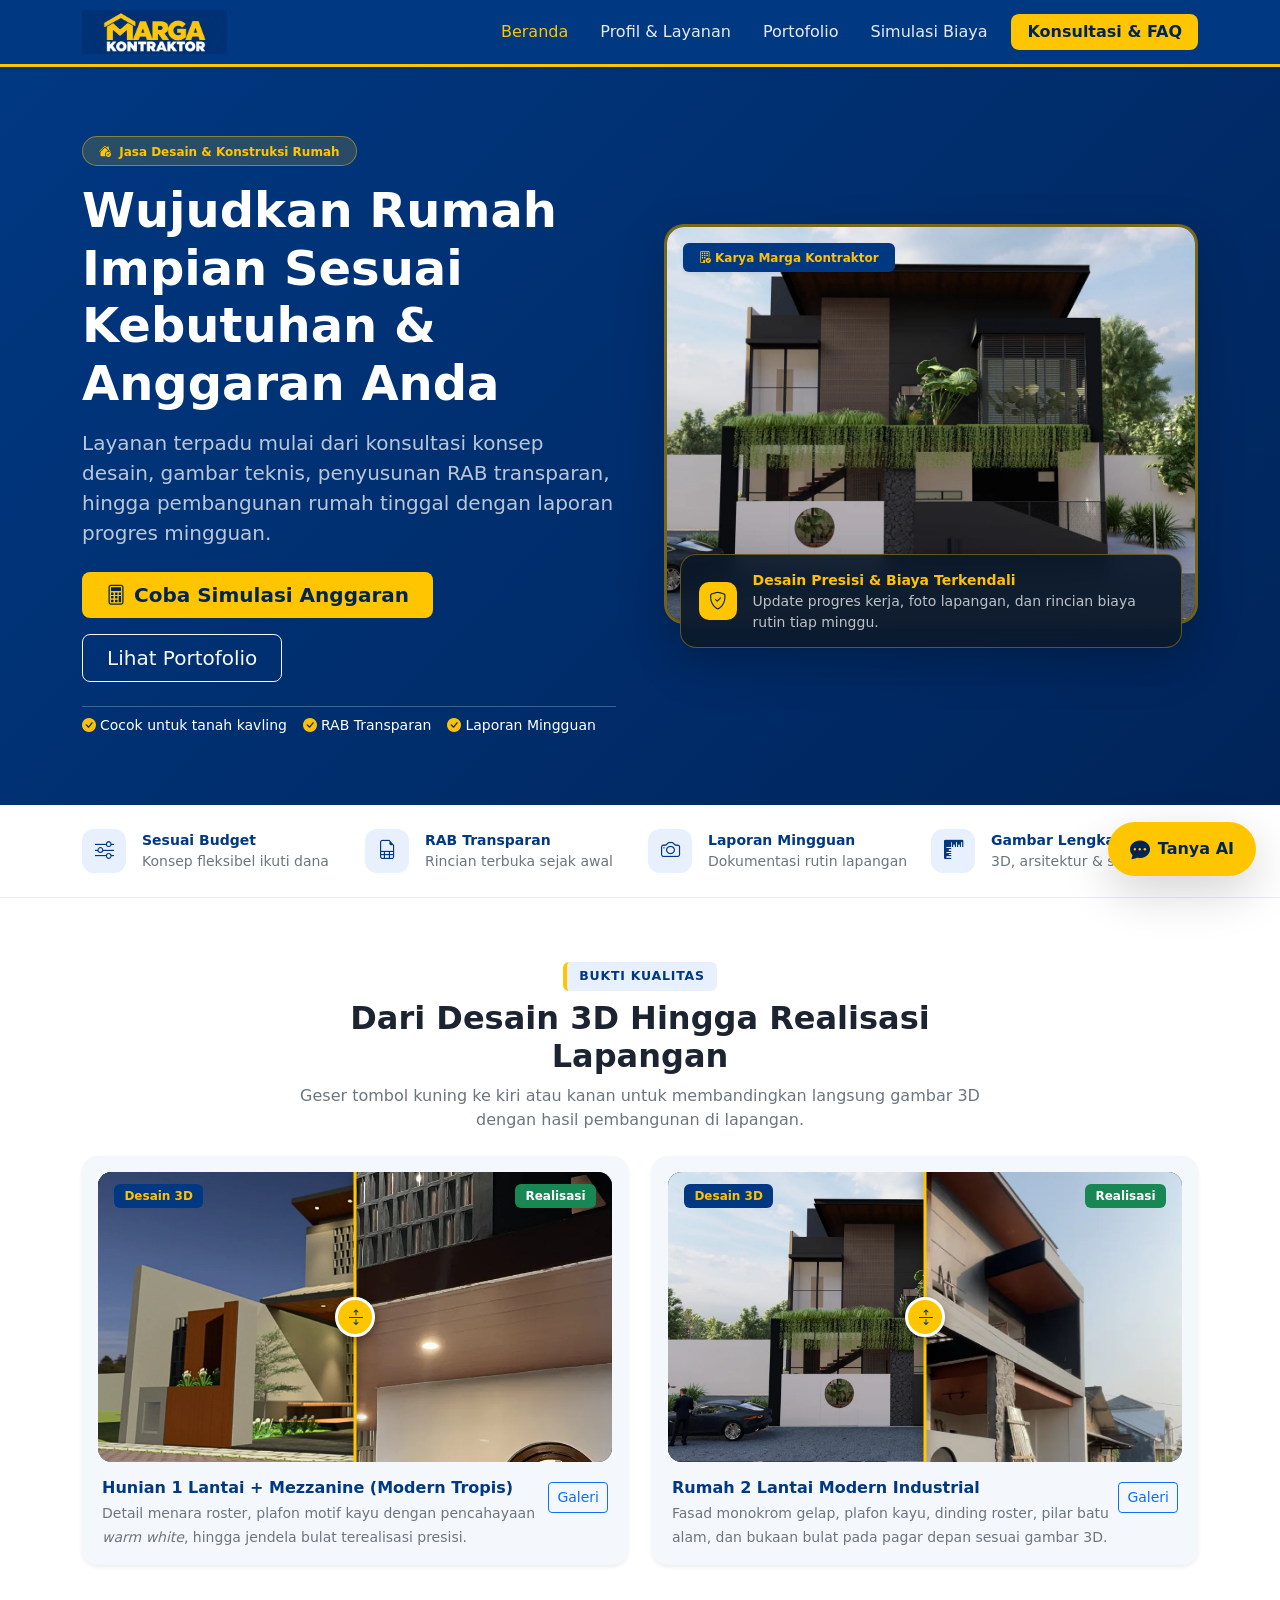
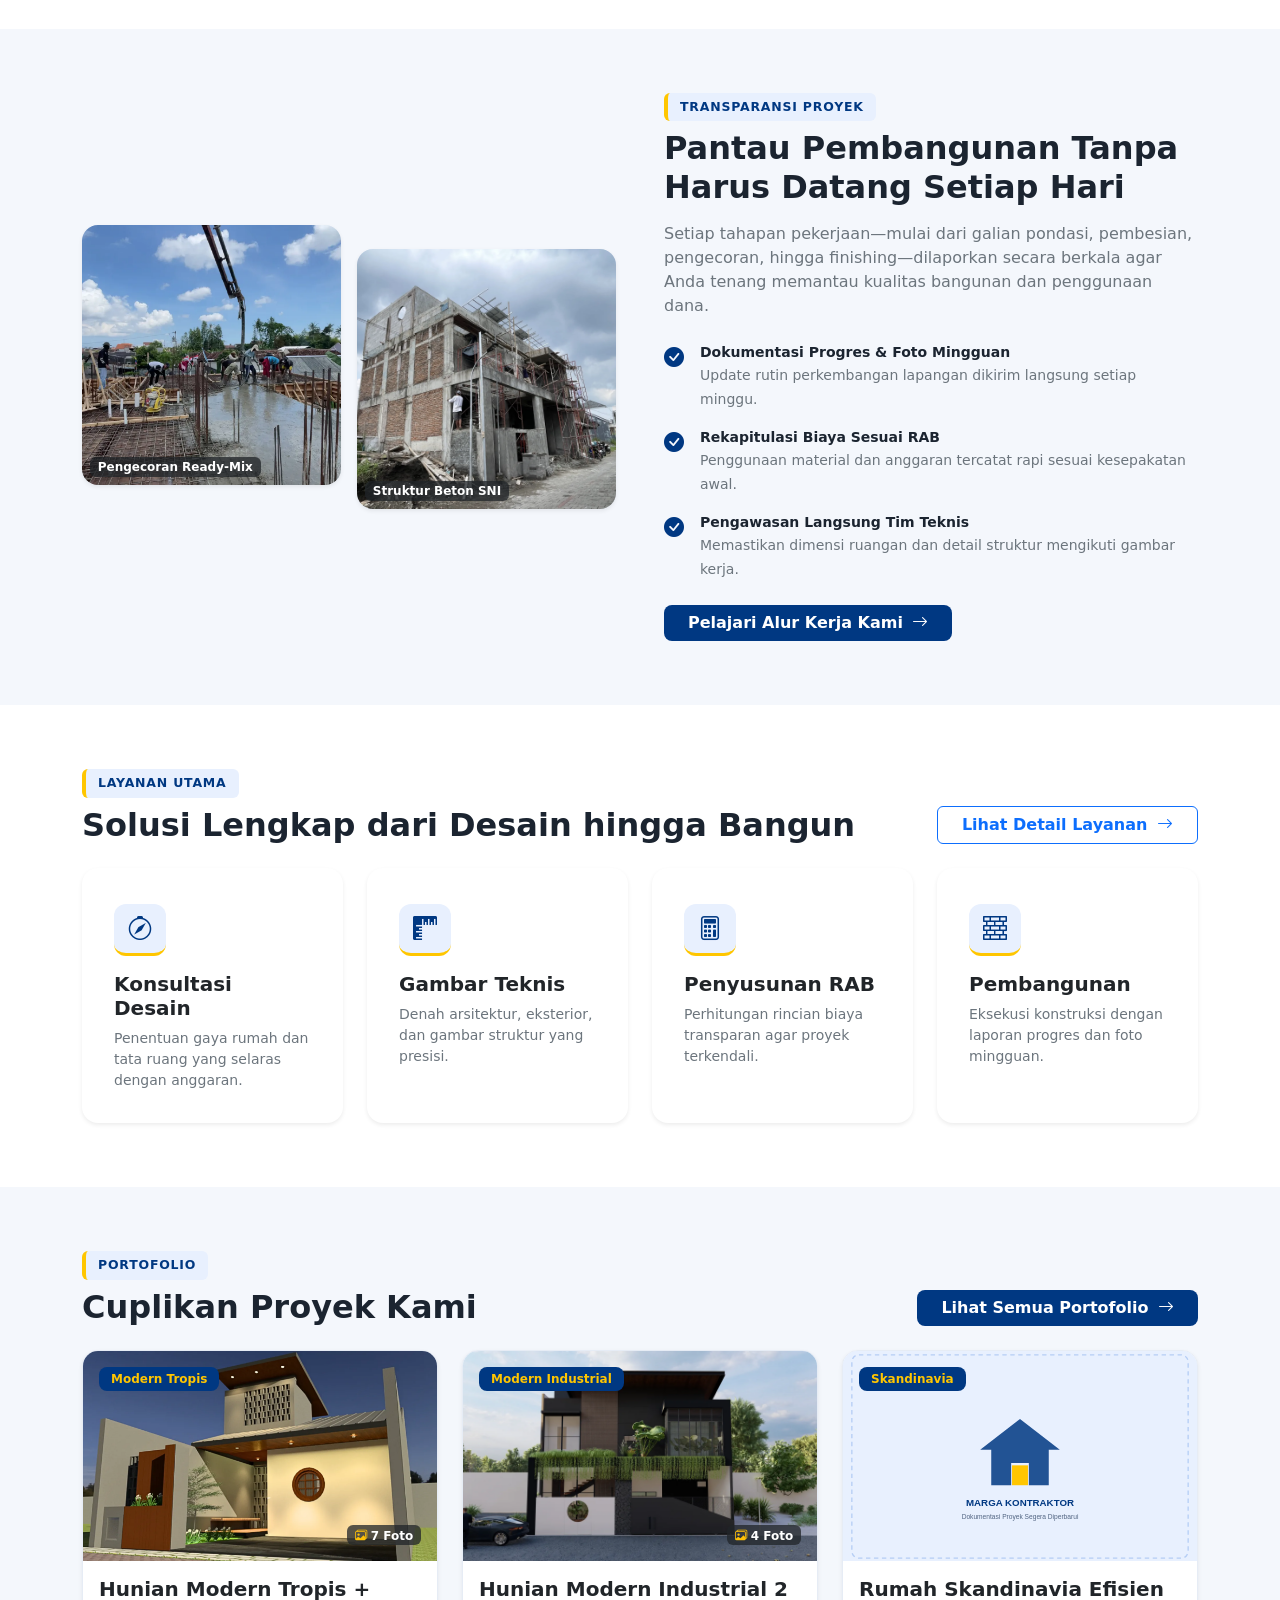
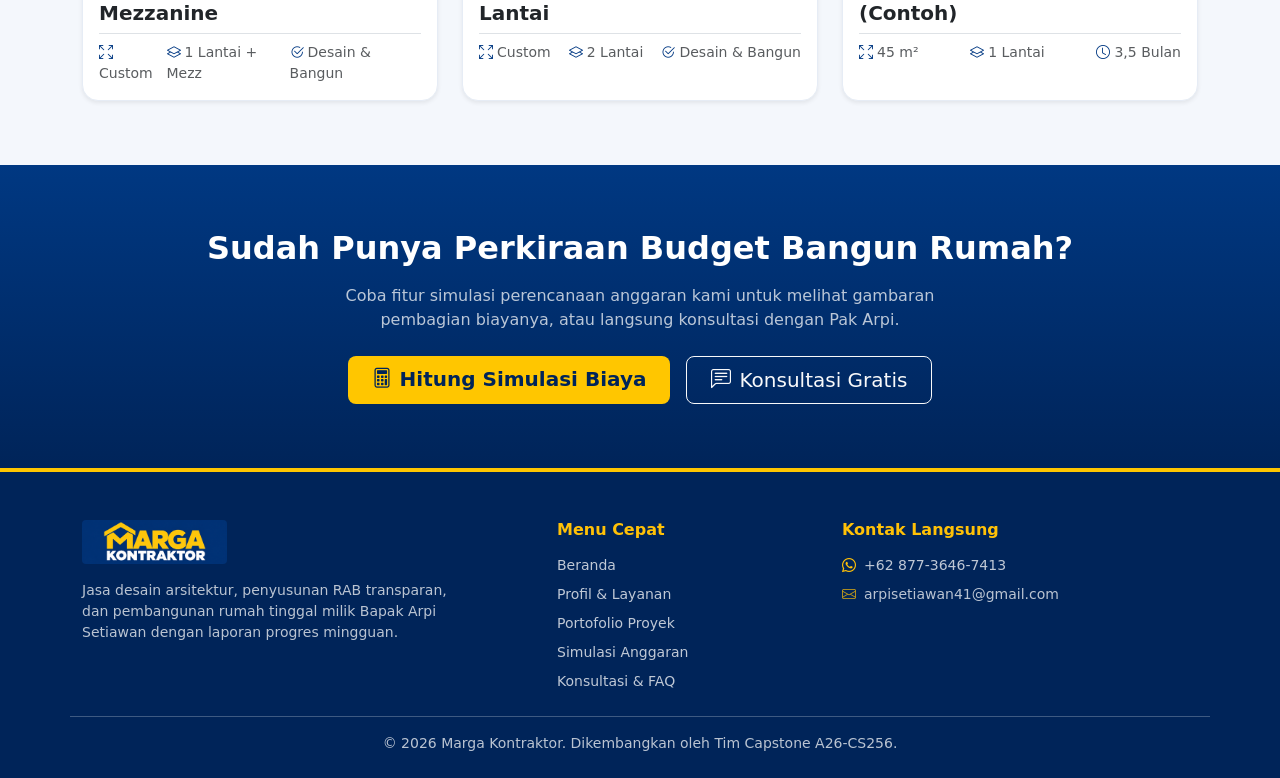
==== commit 20efdec5: "Fix image assets and update JavaScript" ====
--- a/index.html
+++ b/index.html
@@ -7,6 +7,7 @@
     <link rel="icon" type="image/png" href="static/img/LOGO.PNG" />
     <link href="https://cdn.jsdelivr.net/npm/bootstrap@5.3.3/dist/css/bootstrap.min.css" rel="stylesheet" />
     <link href="https://cdn.jsdelivr.net/npm/bootstrap-icons@1.11.3/font/bootstrap-icons.min.css" rel="stylesheet" />
+    <link rel="preload" as="image" href="static/img/proyek-2/3d-fasad.webp" type="image/webp" fetchpriority="high" />
     <link rel="stylesheet" href="static/css/style.css" />
   </head>
   <body>
@@ -50,8 +51,7 @@
               <div class="hero-visual-wrap">
                 <div class="hero-visual-frame shadow-lg">
                   <img
-                    src="static/img/proyek-2/3d-fasad.jpeg"
-                    onerror="this.onerror=null;this.src='static/img/placeholder.svg';"
+                    src="static/img/proyek-2/3d-fasad.webp" width="1600" height="900" loading="eager" fetchpriority="high" decoding="async"
                     alt="Desain Hunian 2 Lantai Marga Kontraktor"
                   />
                   <span class="badge bg-biru text-warning position-absolute top-0 start-0 m-3 px-3 py-2 shadow-sm">
@@ -141,15 +141,13 @@
               <div class="card border-0 shadow-sm rounded-4 p-3 h-100 bg-surface">
                 <div class="ba-slider">
                   <img
-                    src="static/img/proyek-1/finishing-fasad.jpeg"
-                    onerror="this.onerror=null;this.src='static/img/placeholder.svg';"
+                    src="static/img/proyek-1/finishing-fasad.webp" width="900" height="1600"
                     alt="Realisasi Fasad Hunian Modern Tropis"
                     class="obj-pos-35"
                     loading="lazy"
                   />
                   <img
-                    src="static/img/proyek-1/3d-fasad.PNG"
-                    onerror="this.onerror=null;this.src='static/img/placeholder.svg';"
+                    src="static/img/proyek-1/3d-fasad.webp" width="1600" height="800"
                     alt="Desain 3D Fasad Hunian Modern Tropis"
                     class="ba-before"
                     loading="lazy"
@@ -180,15 +178,13 @@
               <div class="card border-0 shadow-sm rounded-4 p-3 h-100 bg-surface">
                 <div class="ba-slider">
                   <img
-                    src="static/img/proyek-2/finishing-fasad.jpeg"
-                    onerror="this.onerror=null;this.src='static/img/placeholder.svg';"
+                    src="static/img/proyek-2/finishing-fasad.webp" width="1144" height="1600"
                     alt="Realisasi Rumah 2 Lantai Modern Industrial"
                     class="obj-pos-45"
                     loading="lazy"
                   />
                   <img
-                    src="static/img/proyek-2/3d-fasad.jpeg"
-                    onerror="this.onerror=null;this.src='static/img/placeholder.svg';"
+                    src="static/img/proyek-2/3d-fasad.webp" width="1600" height="900"
                     alt="Desain 3D Rumah 2 Lantai Modern Industrial"
                     class="ba-before"
                     loading="lazy"
@@ -226,8 +222,7 @@
                 <div class="col-6">
                   <div class="field-photo-box shadow-sm">
                     <img
-                      src="static/img/proyek-2/progres-pengecoran.jpeg"
-                      onerror="this.onerror=null;this.src='static/img/placeholder.svg';"
+                      src="static/img/proyek-2/progres-pengecoran.webp" width="902" height="1600"
                       alt="Proses Pengecoran Dak Beton Lantai 2"
                       loading="lazy"
                     />
@@ -239,8 +234,7 @@
                 <div class="col-6">
                   <div class="field-photo-box shadow-sm mt-sm-4">
                     <img
-                      src="static/img/proyek-2/progres-struktur.jpeg"
-                      onerror="this.onerror=null;this.src='static/img/placeholder.svg';"
+                      src="static/img/proyek-2/progres-struktur.webp" width="1600" height="1200"
                       alt="Pekerjaan Struktur Beton dan Dinding Bata"
                       loading="lazy"
                     />
@@ -365,15 +359,14 @@
                 <div class="card portfolio-card h-100 border-0 shadow-sm rounded-4 overflow-hidden">
                   <div class="portfolio-img-wrap">
                     <img
-                      src="static/img/proyek-1/3d-fasad.PNG"
-                      onerror="this.onerror=null;this.src='static/img/placeholder.svg';"
+                      src="static/img/proyek-1/3d-fasad.webp"
                       class="card-img-top portfolio-img"
-                      alt="Hunian Modern Tropis dan Mezzanine"
+                      alt="Hunian Modern Tropis dan Mezzanine" width="1600" height="800"
                       loading="lazy"
                     />
                     <span class="badge portfolio-badge position-absolute top-0 start-0 m-3">Modern Tropis</span>
                     <span class="badge bg-dark bg-opacity-75 position-absolute bottom-0 end-0 m-3">
-                      <i class="bi bi-images text-warning me-1"></i>4 Foto
+                      <i class="bi bi-images text-warning me-1"></i>7 Foto
                     </span>
                   </div>
                   <div class="card-body">
@@ -394,8 +387,7 @@
                 <div class="card portfolio-card h-100 border-0 shadow-sm rounded-4 overflow-hidden">
                   <div class="portfolio-img-wrap">
                     <img
-                      src="static/img/proyek-2/3d-fasad.jpeg"
-                      onerror="this.onerror=null;this.src='static/img/placeholder.svg';"
+                      src="static/img/proyek-2/3d-fasad.webp" width="1600" height="900"
                       class="card-img-top portfolio-img"
                       alt="Hunian Modern Industrial 2 Lantai"
                       loading="lazy"
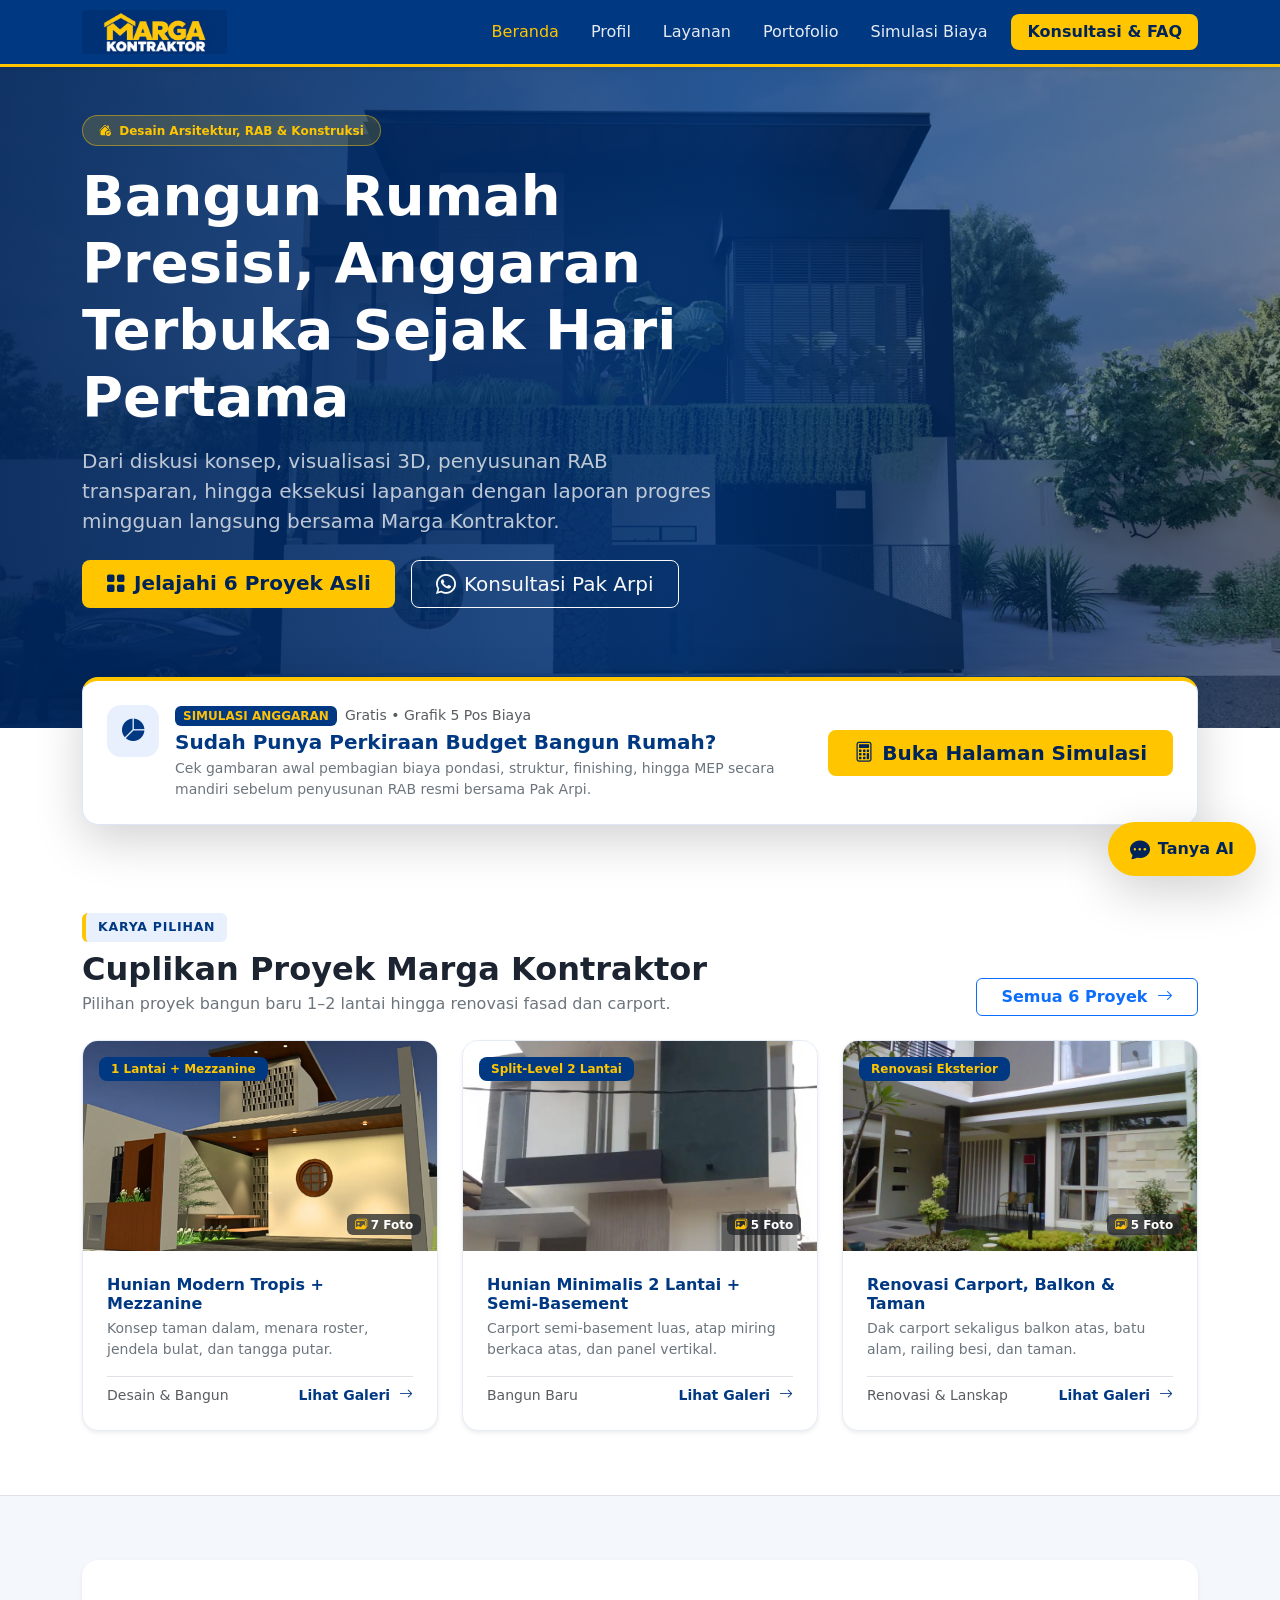
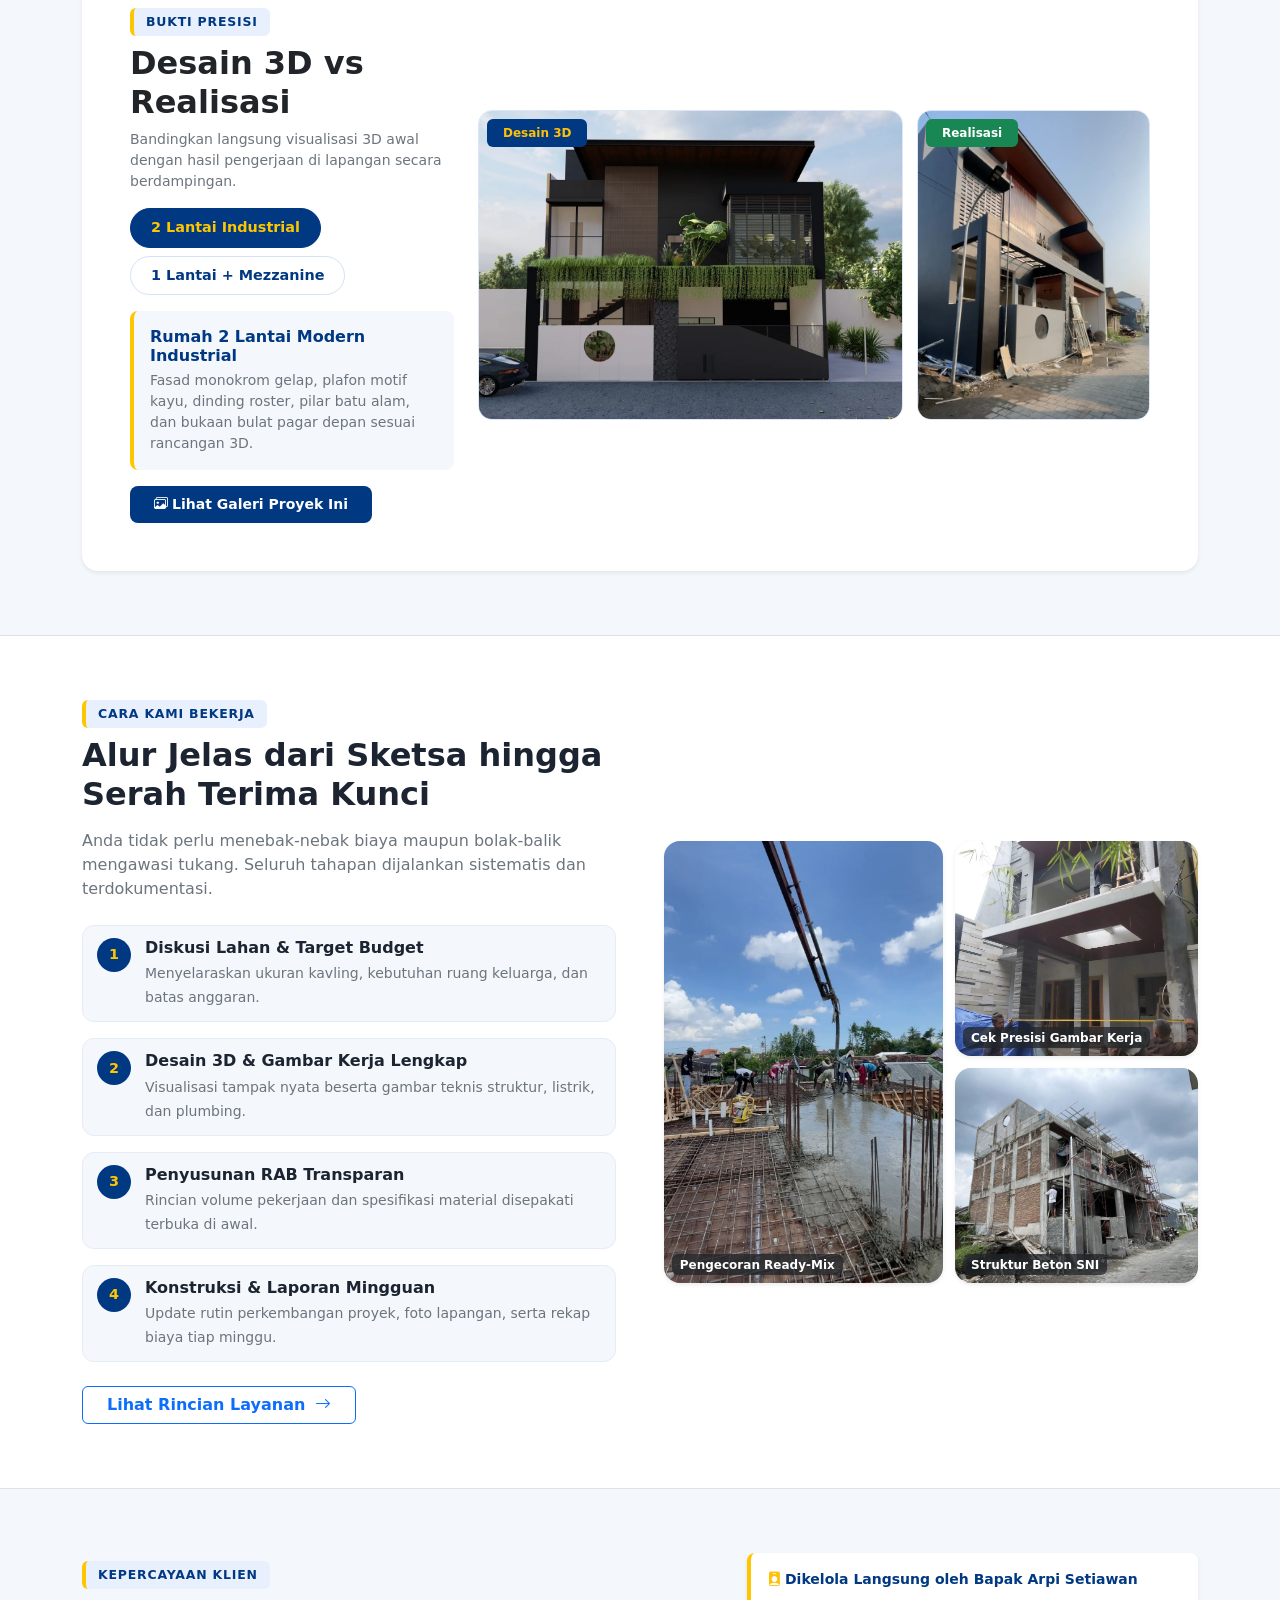
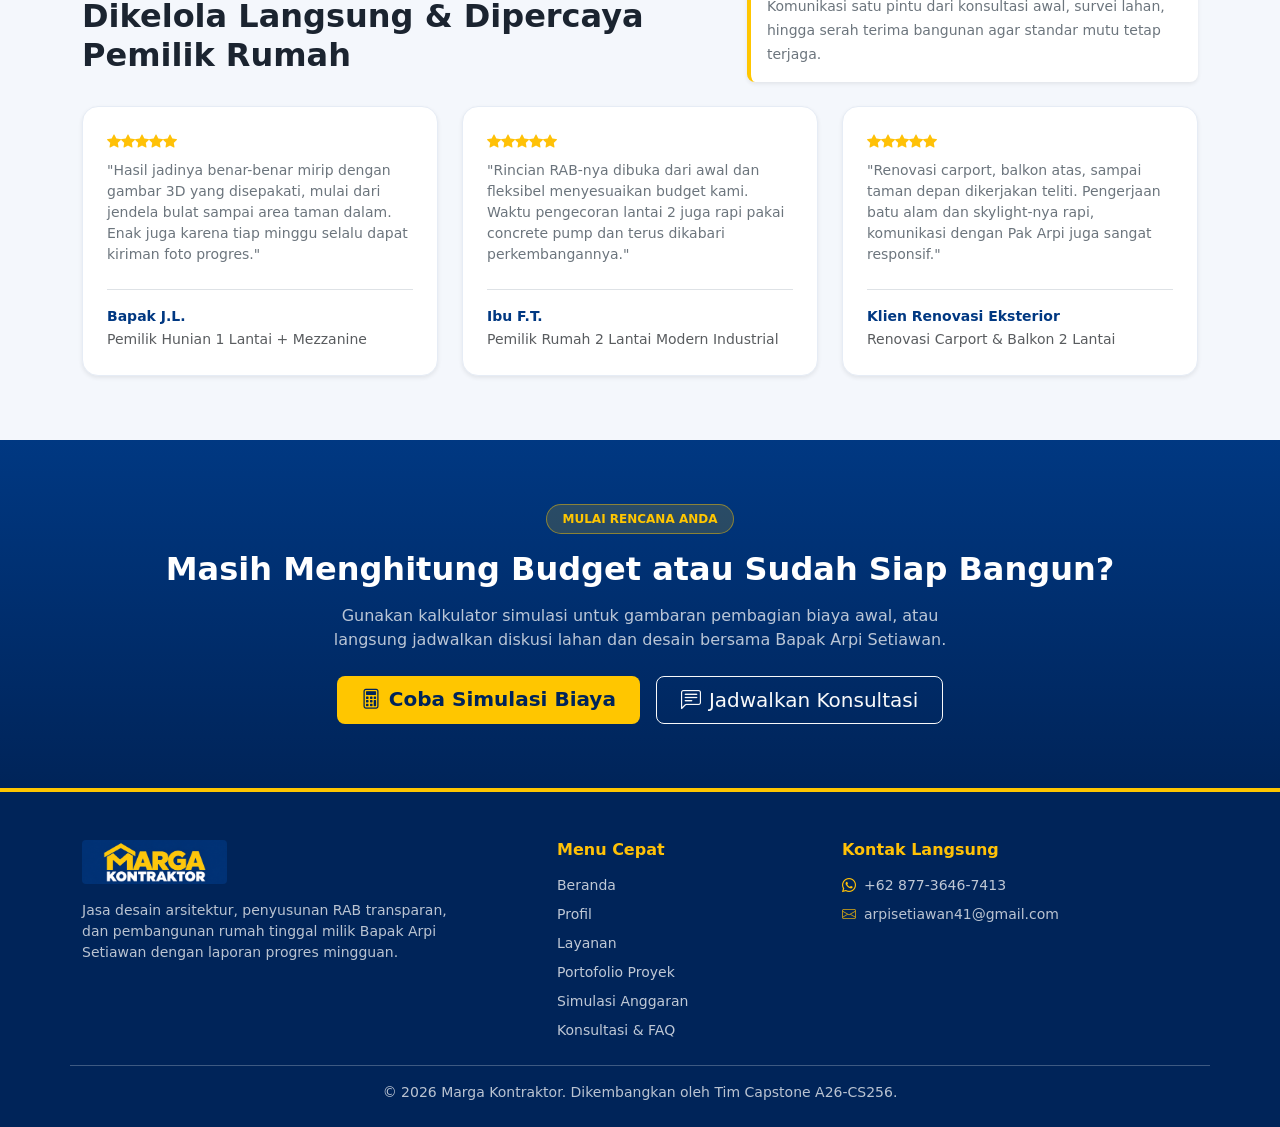
==== commit 21836662: "perbarui tampilan beranda , menambahkan proyek , memisahkan menu profile dan layanan" ====
--- a/index.html
+++ b/index.html
@@ -12,446 +12,427 @@
   </head>
   <body>
 
-    <!-- Navbar otomatis diisi oleh layout.js -->
     <div id="site-header"></div>
 
     <main>
-      <!-- 1. Hero Section dengan Visual Proyek Asli -->
-      <section class="hero-section text-white d-flex align-items-center">
-        <div class="container py-5">
-          <div class="row align-items-center g-4 g-lg-5">
-            <div class="col-lg-6">
-              <span class="badge badge-brand mb-3 px-3 py-2 fw-semibold">
-                <i class="bi bi-house-check-fill me-1"></i> Jasa Desain &amp; Konstruksi Rumah
-              </span>
-              <h1 class="display-5 fw-bold mb-3">
-                Wujudkan Rumah Impian Sesuai Kebutuhan &amp; Anggaran Anda
-              </h1>
-              <p class="lead text-light opacity-75 mb-4">
-                Layanan terpadu mulai dari konsultasi konsep desain, gambar teknis, penyusunan RAB transparan, hingga pembangunan rumah tinggal dengan laporan progres mingguan.
-              </p>
-
-              <div class="d-flex flex-wrap gap-3 mb-4">
-                <a href="simulasi.html" class="btn btn-brand-yellow btn-lg fw-bold px-4">
-                  <i class="bi bi-calculator me-2"></i>Coba Simulasi Anggaran
+      <!-- 1. Hero Full-Bleed -->
+      <section class="hero-editorial text-white d-flex align-items-center">
+        <div class="hero-editorial-overlay"></div>
+        <div class="container position-relative z-2 py-5">
+          <div class="hero-editorial-content">
+            <span class="badge badge-brand mb-3 px-3 py-2 fw-semibold">
+              <i class="bi bi-house-check-fill me-1"></i> Desain Arsitektur, RAB &amp; Konstruksi
+            </span>
+            <h1 class="display-4 fw-bold mb-3">
+              Bangun Rumah Presisi, Anggaran Terbuka Sejak Hari Pertama
+            </h1>
+            <p class="lead text-light opacity-75 mb-4">
+              Dari diskusi konsep, visualisasi 3D, penyusunan RAB transparan, hingga eksekusi lapangan dengan laporan progres mingguan langsung bersama Marga Kontraktor.
+            </p>
+            <div class="d-flex flex-wrap gap-3">
+              <a href="portofolio.html" class="btn btn-brand-yellow btn-lg fw-bold px-4">
+                <i class="bi bi-grid-fill me-2"></i>Jelajahi 6 Proyek Asli
+              </a>
+              <a href="https://wa.me/6287736467413?text=Halo%20Pak%20Arpi%2C%20saya%20ingin%20konsultasi%20rencana%20pembangunan%20rumah." target="_blank" class="btn btn-outline-light btn-lg px-4">
+                <i class="bi bi-whatsapp me-2"></i>Konsultasi Pak Arpi
+              </a>
+            </div>
+          </div>
+        </div>
+      </section>
+
+      <!-- Bar Informasi Pengarah ke Halaman Simulasi Anggaran -->
+      <section class="simulasi-callout-section">
+        <div class="container">
+          <div class="simulasi-callout-bar bg-white shadow-lg rounded-4 p-4">
+            <div class="row align-items-center g-3">
+              <div class="col-lg-8">
+                <div class="d-flex align-items-start gap-3">
+                  <div class="callout-icon flex-shrink-0">
+                    <i class="bi bi-pie-chart-fill"></i>
+                  </div>
+                  <div>
+                    <div class="d-flex flex-wrap align-items-center gap-2 mb-1">
+                      <span class="badge bg-biru text-warning px-2 py-1">SIMULASI ANGGARAN</span>
+                      <small class="text-muted fw-medium">Gratis • Grafik 5 Pos Biaya</small>
+                    </div>
+                    <h5 class="fw-bold text-biru mb-1">Sudah Punya Perkiraan Budget Bangun Rumah?</h5>
+                    <p class="text-secondary small mb-0">
+                      Cek gambaran awal pembagian biaya pondasi, struktur, finishing, hingga MEP secara mandiri sebelum penyusunan RAB resmi bersama Pak Arpi.
+                    </p>
+                  </div>
+                </div>
+              </div>
+              <div class="col-lg-4">
+                <a href="simulasi.html" class="btn btn-brand-yellow btn-lg fw-bold px-4 w-100">
+                  <i class="bi bi-calculator me-2"></i>Buka Halaman Simulasi
                 </a>
-                <a href="portofolio.html" class="btn btn-outline-light btn-lg px-4">
-                  Lihat Portofolio
-                </a>
-              </div>
-
-              <div class="d-flex flex-wrap gap-3 pt-2 border-top border-light border-opacity-25 small">
-                <div><i class="bi bi-check-circle-fill text-warning me-1"></i>Cocok untuk tanah kavling</div>
-                <div><i class="bi bi-check-circle-fill text-warning me-1"></i>RAB Transparan</div>
-                <div><i class="bi bi-check-circle-fill text-warning me-1"></i>Laporan Mingguan</div>
-              </div>
-            </div>
-
-            <div class="col-lg-6">
-              <div class="hero-visual-wrap">
-                <div class="hero-visual-frame shadow-lg">
-                  <img
-                    src="static/img/proyek-2/3d-fasad.webp" width="1600" height="900" loading="eager" fetchpriority="high" decoding="async"
-                    alt="Desain Hunian 2 Lantai Marga Kontraktor"
-                  />
-                  <span class="badge bg-biru text-warning position-absolute top-0 start-0 m-3 px-3 py-2 shadow-sm">
-                    <i class="bi bi-building-check me-1"></i>Karya Marga Kontraktor
-                  </span>
-                </div>
-
-                <div class="hero-float-card shadow-lg">
-                  <div class="d-flex align-items-center justify-content-between gap-3 flex-wrap">
-                    <div class="d-flex align-items-center gap-3">
-                      <div class="hero-mini-icon flex-shrink-0">
-                        <i class="bi bi-shield-check"></i>
-                      </div>
-                      <div>
-                        <div class="fw-bold text-warning small">Desain Presisi &amp; Biaya Terkendali</div>
-                        <small class="text-light opacity-75 d-block">
-                          Update progres kerja, foto lapangan, dan rincian biaya rutin tiap minggu.
-                        </small>
-                      </div>
-                    </div>
-                  </div>
-                </div>
-              </div>
-            </div>
-          </div>
-        </div>
-      </section>
-
-      <!-- 2. Trust Bar Keunggulan -->
-      <section class="trust-strip py-4">
-        <div class="container">
-          <div class="row g-3">
-            <div class="col-6 col-lg-3">
-              <div class="d-flex align-items-center gap-3">
-                <div class="trust-item-icon"><i class="bi bi-sliders"></i></div>
-                <div>
-                  <div class="fw-bold text-biru small">Sesuai Budget</div>
-                  <small class="text-secondary d-none d-sm-block">Konsep fleksibel ikuti dana</small>
-                </div>
-              </div>
-            </div>
-            <div class="col-6 col-lg-3">
-              <div class="d-flex align-items-center gap-3">
-                <div class="trust-item-icon"><i class="bi bi-file-earmark-spreadsheet"></i></div>
-                <div>
-                  <div class="fw-bold text-biru small">RAB Transparan</div>
-                  <small class="text-secondary d-none d-sm-block">Rincian terbuka sejak awal</small>
-                </div>
-              </div>
-            </div>
-            <div class="col-6 col-lg-3">
-              <div class="d-flex align-items-center gap-3">
-                <div class="trust-item-icon"><i class="bi bi-camera"></i></div>
-                <div>
-                  <div class="fw-bold text-biru small">Laporan Mingguan</div>
-                  <small class="text-secondary d-none d-sm-block">Dokumentasi rutin lapangan</small>
-                </div>
-              </div>
-            </div>
-            <div class="col-6 col-lg-3">
-              <div class="d-flex align-items-center gap-3">
-                <div class="trust-item-icon"><i class="bi bi-rulers"></i></div>
-                <div>
-                  <div class="fw-bold text-biru small">Gambar Lengkap</div>
-                  <small class="text-secondary d-none d-sm-block">3D, arsitektur &amp; struktur</small>
-                </div>
-              </div>
-            </div>
-          </div>
-        </div>
-      </section>
-
-      <!-- 3. Bukti Nyata: Interactive Before-After Slider -->
-      <section class="py-5 bg-white">
-        <div class="container py-lg-3">
-          <div class="text-center mx-auto mb-4" style="max-width: 680px;">
-            <span class="section-tag">BUKTI KUALITAS</span>
-            <h2 class="fw-bold mt-2 mb-2">Dari Desain 3D Hingga Realisasi Lapangan</h2>
-            <p class="text-secondary mb-0">
-              Geser tombol kuning ke kiri atau kanan untuk membandingkan langsung gambar 3D dengan hasil pembangunan di lapangan.
-            </p>
-          </div>
-
-          <div class="row g-4">
-            <!-- Perbandingan 1: Proyek 1 -->
-            <div class="col-lg-6">
-              <div class="card border-0 shadow-sm rounded-4 p-3 h-100 bg-surface">
-                <div class="ba-slider">
-                  <img
-                    src="static/img/proyek-1/finishing-fasad.webp" width="900" height="1600"
-                    alt="Realisasi Fasad Hunian Modern Tropis"
-                    class="obj-pos-35"
-                    loading="lazy"
-                  />
-                  <img
-                    src="static/img/proyek-1/3d-fasad.webp" width="1600" height="800"
-                    alt="Desain 3D Fasad Hunian Modern Tropis"
-                    class="ba-before"
-                    loading="lazy"
-                  />
-                  <span class="badge bg-biru text-warning ba-badge start-0 ms-3">Desain 3D</span>
-                  <span class="badge bg-success ba-badge end-0 me-3">Realisasi</span>
-                  <div class="ba-line"></div>
-                  <div class="ba-handle"><i class="bi bi-arrows-expand-vertical"></i></div>
-                  <input type="range" min="0" max="100" value="50" class="ba-range" aria-label="Geser perbandingan Desain 3D dan Realisasi Proyek 1" />
-                </div>
-
-                <div class="pt-3 px-1 d-flex justify-content-between align-items-start gap-2">
-                  <div>
-                    <h6 class="fw-bold text-biru mb-1">Hunian 1 Lantai + Mezzanine (Modern Tropis)</h6>
-                    <small class="text-secondary">
-                      Detail menara roster, plafon motif kayu dengan pencahayaan <em>warm white</em>, hingga jendela bulat terealisasi presisi.
-                    </small>
-                  </div>
-                  <a href="portofolio.html?proyek=proyek-1" class="btn btn-sm btn-outline-primary flex-shrink-0 mt-1">
-                    Galeri
-                  </a>
-                </div>
-              </div>
-            </div>
-
-            <!-- Perbandingan 2: Proyek 2 -->
-            <div class="col-lg-6">
-              <div class="card border-0 shadow-sm rounded-4 p-3 h-100 bg-surface">
-                <div class="ba-slider">
-                  <img
-                    src="static/img/proyek-2/finishing-fasad.webp" width="1144" height="1600"
-                    alt="Realisasi Rumah 2 Lantai Modern Industrial"
-                    class="obj-pos-45"
-                    loading="lazy"
-                  />
-                  <img
-                    src="static/img/proyek-2/3d-fasad.webp" width="1600" height="900"
-                    alt="Desain 3D Rumah 2 Lantai Modern Industrial"
-                    class="ba-before"
-                    loading="lazy"
-                  />
-                  <span class="badge bg-biru text-warning ba-badge start-0 ms-3">Desain 3D</span>
-                  <span class="badge bg-success ba-badge end-0 me-3">Realisasi</span>
-                  <div class="ba-line"></div>
-                  <div class="ba-handle"><i class="bi bi-arrows-expand-vertical"></i></div>
-                  <input type="range" min="0" max="100" value="50" class="ba-range" aria-label="Geser perbandingan Desain 3D dan Realisasi Proyek 2" />
-                </div>
-
-                <div class="pt-3 px-1 d-flex justify-content-between align-items-start gap-2">
-                  <div>
-                    <h6 class="fw-bold text-biru mb-1">Rumah 2 Lantai Modern Industrial</h6>
-                    <small class="text-secondary">
-                      Fasad monokrom gelap, plafon kayu, dinding roster, pilar batu alam, dan bukaan bulat pada pagar depan sesuai gambar 3D.
-                    </small>
-                  </div>
-                  <a href="portofolio.html?proyek=proyek-2" class="btn btn-sm btn-outline-primary flex-shrink-0 mt-1">
-                    Galeri
-                  </a>
-                </div>
-              </div>
-            </div>
-          </div>
-        </div>
-      </section>
-
-      <!-- 4. Split Layout: Transparansi Progres Lapangan -->
-      <section class="py-5 bg-surface">
-        <div class="container py-lg-3">
-          <div class="row align-items-center g-4 g-lg-5">
-            <div class="col-lg-6">
-              <div class="row g-3">
-                <div class="col-6">
-                  <div class="field-photo-box shadow-sm">
-                    <img
-                      src="static/img/proyek-2/progres-pengecoran.webp" width="902" height="1600"
-                      alt="Proses Pengecoran Dak Beton Lantai 2"
-                      loading="lazy"
-                    />
-                    <span class="badge bg-dark bg-opacity-75 position-absolute bottom-0 start-0 m-2">
-                      Pengecoran Ready-Mix
-                    </span>
-                  </div>
-                </div>
-                <div class="col-6">
-                  <div class="field-photo-box shadow-sm mt-sm-4">
-                    <img
-                      src="static/img/proyek-2/progres-struktur.webp" width="1600" height="1200"
-                      alt="Pekerjaan Struktur Beton dan Dinding Bata"
-                      loading="lazy"
-                    />
-                    <span class="badge bg-dark bg-opacity-75 position-absolute bottom-0 start-0 m-2">
-                      Struktur Beton SNI
-                    </span>
-                  </div>
-                </div>
-              </div>
-            </div>
-
-            <div class="col-lg-6">
-              <span class="section-tag">TRANSPARANSI PROYEK</span>
-              <h2 class="fw-bold mt-2 mb-3">Pantau Pembangunan Tanpa Harus Datang Setiap Hari</h2>
-              <p class="text-secondary mb-4">
-                Setiap tahapan pekerjaan—mulai dari galian pondasi, pembesian, pengecoran, hingga finishing—dilaporkan secara berkala agar Anda tenang memantau kualitas bangunan dan penggunaan dana.
-              </p>
-
-              <div class="d-flex flex-column gap-3 mb-4">
-                <div class="d-flex align-items-start gap-3">
-                  <i class="bi bi-check-circle-fill text-biru fs-5"></i>
-                  <div>
-                    <div class="fw-bold small">Dokumentasi Progres &amp; Foto Mingguan</div>
-                    <small class="text-secondary">Update rutin perkembangan lapangan dikirim langsung setiap minggu.</small>
-                  </div>
-                </div>
-                <div class="d-flex align-items-start gap-3">
-                  <i class="bi bi-check-circle-fill text-biru fs-5"></i>
-                  <div>
-                    <div class="fw-bold small">Rekapitulasi Biaya Sesuai RAB</div>
-                    <small class="text-secondary">Penggunaan material dan anggaran tercatat rapi sesuai kesepakatan awal.</small>
-                  </div>
-                </div>
-                <div class="d-flex align-items-start gap-3">
-                  <i class="bi bi-check-circle-fill text-biru fs-5"></i>
-                  <div>
-                    <div class="fw-bold small">Pengawasan Langsung Tim Teknis</div>
-                    <small class="text-secondary">Memastikan dimensi ruangan dan detail struktur mengikuti gambar kerja.</small>
-                  </div>
-                </div>
-              </div>
-
-              <a href="layanan.html" class="btn btn-brand-blue fw-semibold px-4">
-                Pelajari Alur Kerja Kami <i class="bi bi-arrow-right ms-1"></i>
-              </a>
-            </div>
-          </div>
-        </div>
-      </section>
-
-      <!-- 5. Ringkasan Layanan -->
+              </div>
+            </div>
+          </div>
+        </div>
+      </section>
+
+      <!-- 2. Karya Pilihan (Grid 3 Kolom Proporsional) -->
       <section class="py-5 bg-white">
         <div class="container py-lg-3">
           <div class="d-flex flex-wrap justify-content-between align-items-end gap-3 mb-4">
             <div>
-              <span class="section-tag">LAYANAN UTAMA</span>
-              <h2 class="fw-bold mt-2 mb-0">Solusi Lengkap dari Desain hingga Bangun</h2>
-            </div>
-            <a href="layanan.html" class="btn btn-outline-primary fw-semibold px-4">
-              Lihat Detail Layanan <i class="bi bi-arrow-right ms-1"></i>
-            </a>
-          </div>
-
-          <div class="row g-4">
-            <div class="col-md-6 col-lg-3">
-              <div class="card service-card h-100 border-0 shadow-sm rounded-4 p-3 bg-surface">
-                <div class="card-body">
-                  <div class="service-icon mb-3"><i class="bi bi-compass fs-4"></i></div>
-                  <h5 class="fw-bold">Konsultasi Desain</h5>
-                  <p class="text-secondary small mb-0">Penentuan gaya rumah dan tata ruang yang selaras dengan anggaran.</p>
-                </div>
-              </div>
-            </div>
-            <div class="col-md-6 col-lg-3">
-              <div class="card service-card h-100 border-0 shadow-sm rounded-4 p-3 bg-surface">
-                <div class="card-body">
-                  <div class="service-icon mb-3"><i class="bi bi-rulers fs-4"></i></div>
-                  <h5 class="fw-bold">Gambar Teknis</h5>
-                  <p class="text-secondary small mb-0">Denah arsitektur, eksterior, dan gambar struktur yang presisi.</p>
-                </div>
-              </div>
-            </div>
-            <div class="col-md-6 col-lg-3">
-              <div class="card service-card h-100 border-0 shadow-sm rounded-4 p-3 bg-surface">
-                <div class="card-body">
-                  <div class="service-icon mb-3"><i class="bi bi-calculator fs-4"></i></div>
-                  <h5 class="fw-bold">Penyusunan RAB</h5>
-                  <p class="text-secondary small mb-0">Perhitungan rincian biaya transparan agar proyek terkendali.</p>
-                </div>
-              </div>
-            </div>
-            <div class="col-md-6 col-lg-3">
-              <div class="card service-card h-100 border-0 shadow-sm rounded-4 p-3 bg-surface">
-                <div class="card-body">
-                  <div class="service-icon mb-3"><i class="bi bi-bricks fs-4"></i></div>
-                  <h5 class="fw-bold">Pembangunan</h5>
-                  <p class="text-secondary small mb-0">Eksekusi konstruksi dengan laporan progres dan foto mingguan.</p>
-                </div>
-              </div>
-            </div>
-          </div>
-        </div>
-      </section>
-
-      <!-- 6. Cuplikan Portofolio -->
-      <section class="py-5 bg-surface">
-        <div class="container py-lg-3">
-          <div class="d-flex flex-wrap justify-content-between align-items-end gap-3 mb-4">
-            <div>
-              <span class="section-tag">PORTOFOLIO</span>
-              <h2 class="fw-bold mt-2 mb-0">Cuplikan Proyek Kami</h2>
-            </div>
-            <a href="portofolio.html" class="btn btn-brand-blue fw-semibold px-4">
-              Lihat Semua Portofolio <i class="bi bi-arrow-right ms-1"></i>
+              <span class="section-tag">KARYA PILIHAN</span>
+              <h2 class="fw-bold mt-2 mb-1">Cuplikan Proyek Marga Kontraktor</h2>
+              <p class="text-secondary mb-0">Pilihan proyek bangun baru 1–2 lantai hingga renovasi fasad dan carport.</p>
+            </div>
+            <a href="portofolio.html" class="btn btn-outline-primary fw-semibold px-4">
+              Semua 6 Proyek <i class="bi bi-arrow-right ms-1"></i>
             </a>
           </div>
 
           <div class="row g-4">
             <!-- Proyek 1 -->
             <div class="col-md-6 col-lg-4">
-              <a href="portofolio.html?proyek=proyek-1" class="text-decoration-none text-dark d-block h-100">
-                <div class="card portfolio-card h-100 border-0 shadow-sm rounded-4 overflow-hidden">
-                  <div class="portfolio-img-wrap">
+              <a href="portofolio.html?proyek=proyek-1" class="card portfolio-card h-100 border-0 shadow-sm rounded-4 overflow-hidden text-decoration-none text-dark">
+                <div class="portfolio-img-wrap">
+                  <img
+                    src="static/img/proyek-1/3d-fasad.webp"
+                    width="1600"
+                    height="800"
+                    onerror="this.onerror=null;this.src='static/img/placeholder.svg';"
+                    class="card-img-top portfolio-img trim-edge"
+                    alt="Hunian Modern Tropis 1 Lantai dan Mezzanine"
+                    loading="lazy"
+                  />
+                  <span class="badge portfolio-badge position-absolute top-0 start-0 m-3">1 Lantai + Mezzanine</span>
+                  <span class="badge bg-dark bg-opacity-75 position-absolute bottom-0 end-0 m-3">
+                    <i class="bi bi-images text-warning me-1"></i>7 Foto
+                  </span>
+                </div>
+                <div class="card-body p-3 p-lg-4 d-flex flex-column">
+                  <h6 class="fw-bold text-biru mb-1">Hunian Modern Tropis + Mezzanine</h6>
+                  <p class="text-secondary small mb-3">
+                    Konsep taman dalam, menara roster, jendela bulat, dan tangga putar.
+                  </p>
+                  <div class="mt-auto pt-2 border-top d-flex justify-content-between align-items-center small">
+                    <span class="text-muted">Desain &amp; Bangun</span>
+                    <span class="fw-semibold text-biru">Lihat Galeri <i class="bi bi-arrow-right ms-1"></i></span>
+                  </div>
+                </div>
+              </a>
+            </div>
+
+            <!-- Proyek 4 -->
+            <div class="col-md-6 col-lg-4">
+              <a href="portofolio.html?proyek=proyek-4" class="card portfolio-card h-100 border-0 shadow-sm rounded-4 overflow-hidden text-decoration-none text-dark">
+                <div class="portfolio-img-wrap">
+                  <img
+                    src="static/img/proyek-4/finishing-fasad.webp"
+                    width="900"
+                    height="1600"
+                    onerror="this.onerror=null;this.src='static/img/placeholder.svg';"
+                    class="card-img-top portfolio-img obj-pos-20"
+                    alt="Hunian Minimalis 2 Lantai dan Semi-Basement"
+                    loading="lazy"
+                  />
+                  <span class="badge portfolio-badge position-absolute top-0 start-0 m-3">Split-Level 2 Lantai</span>
+                  <span class="badge bg-dark bg-opacity-75 position-absolute bottom-0 end-0 m-3">
+                    <i class="bi bi-images text-warning me-1"></i>5 Foto
+                  </span>
+                </div>
+                <div class="card-body p-3 p-lg-4 d-flex flex-column">
+                  <h6 class="fw-bold text-biru mb-1">Hunian Minimalis 2 Lantai + Semi-Basement</h6>
+                  <p class="text-secondary small mb-3">
+                    Carport semi-basement luas, atap miring berkaca atas, dan panel vertikal.
+                  </p>
+                  <div class="mt-auto pt-2 border-top d-flex justify-content-between align-items-center small">
+                    <span class="text-muted">Bangun Baru</span>
+                    <span class="fw-semibold text-biru">Lihat Galeri <i class="bi bi-arrow-right ms-1"></i></span>
+                  </div>
+                </div>
+              </a>
+            </div>
+
+            <!-- Proyek 3 -->
+            <div class="col-md-6 col-lg-4">
+              <a href="portofolio.html?proyek=proyek-3" class="card portfolio-card h-100 border-0 shadow-sm rounded-4 overflow-hidden text-decoration-none text-dark">
+                <div class="portfolio-img-wrap">
+                  <img
+                    src="static/img/proyek-3/hasil-utama.webp"
+                    width="1600"
+                    height="1200"
+                    onerror="this.onerror=null;this.src='static/img/placeholder.svg';"
+                    class="card-img-top portfolio-img"
+                    alt="Renovasi Carport, Balkon dan Taman 2 Lantai"
+                    loading="lazy"
+                  />
+                  <span class="badge portfolio-badge position-absolute top-0 start-0 m-3">Renovasi Eksterior</span>
+                  <span class="badge bg-dark bg-opacity-75 position-absolute bottom-0 end-0 m-3">
+                    <i class="bi bi-images text-warning me-1"></i>5 Foto
+                  </span>
+                </div>
+                <div class="card-body p-3 p-lg-4 d-flex flex-column">
+                  <h6 class="fw-bold text-biru mb-1">Renovasi Carport, Balkon &amp; Taman</h6>
+                  <p class="text-secondary small mb-3">
+                    Dak carport sekaligus balkon atas, batu alam, railing besi, dan taman.
+                  </p>
+                  <div class="mt-auto pt-2 border-top d-flex justify-content-between align-items-center small">
+                    <span class="text-muted">Renovasi &amp; Lanskap</span>
+                    <span class="fw-semibold text-biru">Lihat Galeri <i class="bi bi-arrow-right ms-1"></i></span>
+                  </div>
+                </div>
+              </a>
+            </div>
+          </div>
+        </div>
+      </section>
+
+      <!-- 3. Bukti Presisi: Perbandingan Berdampingan Penuh Tanpa Letterbox -->
+      <section class="py-5 bg-surface border-top border-bottom">
+        <div class="container py-lg-3">
+          <div class="card border-0 shadow-sm rounded-4 p-4 p-lg-5 bg-white">
+            <div class="row align-items-center g-4">
+              <!-- Kiri: Keterangan & Tab Proyek -->
+              <div class="col-lg-4">
+                <span class="section-tag">BUKTI PRESISI</span>
+                <h2 class="fw-bold mt-2 mb-2">Desain 3D vs Realisasi</h2>
+                <p class="text-secondary small mb-3">
+                  Bandingkan langsung visualisasi 3D awal dengan hasil pengerjaan di lapangan secara berdampingan.
+                </p>
+
+                <div class="d-flex flex-wrap gap-2 mb-3" role="tablist" aria-label="Pilih proyek perbandingan">
+                  <button type="button" class="btn btn-filter active btn-compare-tab" data-compare-target="proyek-2">
+                    2 Lantai Industrial
+                  </button>
+                  <button type="button" class="btn btn-filter btn-compare-tab" data-compare-target="proyek-1">
+                    1 Lantai + Mezzanine
+                  </button>
+                </div>
+
+                <div class="highlight-box p-3 rounded-3 mb-3">
+                  <h6 id="compareTitle" class="fw-bold text-biru mb-1">Rumah 2 Lantai Modern Industrial</h6>
+                  <p id="compareDesc" class="text-secondary small mb-0">
+                    Fasad monokrom gelap, plafon motif kayu, dinding roster, pilar batu alam, dan bukaan bulat pagar depan sesuai rancangan 3D.
+                  </p>
+                </div>
+
+                <a id="compareLink" href="portofolio.html?proyek=proyek-2" class="btn btn-brand-blue btn-sm fw-semibold px-4 py-2">
+                  <i class="bi bi-images me-1"></i>Lihat Galeri Proyek Ini
+                </a>
+              </div>
+
+              <!-- Kanan: 2 Bingkai Proporsional (Kiri Landscape 3D, Kanan Portrait Realisasi) -->
+              <div class="col-lg-8">
+                <div class="compare-pair">
+                  <div class="compare-frame compare-frame-3d">
                     <img
-                      src="static/img/proyek-1/3d-fasad.webp"
-                      class="card-img-top portfolio-img"
-                      alt="Hunian Modern Tropis dan Mezzanine" width="1600" height="800"
+                      id="compareBeforeImg"
+                      src="static/img/proyek-2/3d-fasad.webp"
+                      onerror="this.onerror=null;this.src='static/img/placeholder.svg';"
+                      alt="Desain 3D Proyek"
                       loading="lazy"
                     />
-                    <span class="badge portfolio-badge position-absolute top-0 start-0 m-3">Modern Tropis</span>
-                    <span class="badge bg-dark bg-opacity-75 position-absolute bottom-0 end-0 m-3">
-                      <i class="bi bi-images text-warning me-1"></i>7 Foto
-                    </span>
-                  </div>
-                  <div class="card-body">
-                    <h5 class="fw-bold mb-2">Hunian Modern Tropis + Mezzanine</h5>
-                    <div class="d-flex justify-content-between text-muted small pt-2 border-top">
-                      <span><i class="bi bi-arrows-fullscreen text-biru me-1"></i>Custom</span>
-                      <span><i class="bi bi-layers text-biru me-1"></i>1 Lantai + Mezz</span>
-                      <span><i class="bi bi-check2-circle text-biru me-1"></i>Desain &amp; Bangun</span>
-                    </div>
-                  </div>
-                </div>
-              </a>
-            </div>
-
-            <!-- Proyek 2 -->
-            <div class="col-md-6 col-lg-4">
-              <a href="portofolio.html?proyek=proyek-2" class="text-decoration-none text-dark d-block h-100">
-                <div class="card portfolio-card h-100 border-0 shadow-sm rounded-4 overflow-hidden">
-                  <div class="portfolio-img-wrap">
+                    <span class="badge bg-biru text-warning position-absolute top-0 start-0 m-2 px-3 py-2">Desain 3D</span>
+                  </div>
+
+                  <div class="compare-frame compare-frame-real">
                     <img
-                      src="static/img/proyek-2/3d-fasad.webp" width="1600" height="900"
-                      class="card-img-top portfolio-img"
-                      alt="Hunian Modern Industrial 2 Lantai"
+                      id="compareAfterImg"
+                      src="static/img/proyek-2/finishing-fasad.webp"
+                      onerror="this.onerror=null;this.src='static/img/placeholder.svg';"
+                      alt="Realisasi Lapangan Proyek"
                       loading="lazy"
                     />
-                    <span class="badge portfolio-badge position-absolute top-0 start-0 m-3">Modern Industrial</span>
-                    <span class="badge bg-dark bg-opacity-75 position-absolute bottom-0 end-0 m-3">
-                      <i class="bi bi-images text-warning me-1"></i>4 Foto
-                    </span>
-                  </div>
-                  <div class="card-body">
-                    <h5 class="fw-bold mb-2">Hunian Modern Industrial 2 Lantai</h5>
-                    <div class="d-flex justify-content-between text-muted small pt-2 border-top">
-                      <span><i class="bi bi-arrows-fullscreen text-biru me-1"></i>Custom</span>
-                      <span><i class="bi bi-layers text-biru me-1"></i>2 Lantai</span>
-                      <span><i class="bi bi-check2-circle text-biru me-1"></i>Desain &amp; Bangun</span>
-                    </div>
-                  </div>
-                </div>
-              </a>
-            </div>
-
-            <!-- Proyek 3 -->
-            <div class="col-md-6 col-lg-4">
-              <a href="portofolio.html?proyek=proyek-3" class="text-decoration-none text-dark d-block h-100">
-                <div class="card portfolio-card h-100 border-0 shadow-sm rounded-4 overflow-hidden">
-                  <div class="portfolio-img-wrap">
-                    <img src="static/img/placeholder.svg" class="card-img-top portfolio-img" alt="Rumah Skandinavia Efisien" loading="lazy" />
-                    <span class="badge portfolio-badge position-absolute top-0 start-0 m-3">Skandinavia</span>
-                  </div>
-                  <div class="card-body">
-                    <h5 class="fw-bold mb-2">Rumah Skandinavia Efisien (Contoh)</h5>
-                    <div class="d-flex justify-content-between text-muted small pt-2 border-top">
-                      <span><i class="bi bi-arrows-fullscreen text-biru me-1"></i>45 m²</span>
-                      <span><i class="bi bi-layers text-biru me-1"></i>1 Lantai</span>
-                      <span><i class="bi bi-clock text-biru me-1"></i>3,5 Bulan</span>
-                    </div>
-                  </div>
-                </div>
-              </a>
-            </div>
-          </div>
-        </div>
-      </section>
-
-      <!-- 7. Banner Ajakan (CTA) -->
+                    <span class="badge bg-success position-absolute top-0 start-0 m-2 px-3 py-2">Realisasi</span>
+                  </div>
+                </div>
+              </div>
+            </div>
+          </div>
+        </div>
+      </section>
+
+      <!-- 4. Cara Kami Bekerja + Kolase Bukti Lapangan -->
+      <section class="py-5 bg-white">
+        <div class="container py-lg-3">
+          <div class="row align-items-center g-4 g-lg-5">
+            <div class="col-lg-6">
+              <span class="section-tag">CARA KAMI BEKERJA</span>
+              <h2 class="fw-bold mt-2 mb-3">Alur Jelas dari Sketsa hingga Serah Terima Kunci</h2>
+              <p class="text-secondary mb-4">
+                Anda tidak perlu menebak-nebak biaya maupun bolak-balik mengawasi tukang. Seluruh tahapan dijalankan sistematis dan terdokumentasi.
+              </p>
+
+              <div class="d-flex flex-column gap-3 mb-4">
+                <div class="process-step">
+                  <div class="step-number">1</div>
+                  <div>
+                    <h6 class="fw-bold mb-1">Diskusi Lahan &amp; Target Budget</h6>
+                    <small class="text-secondary">Menyelaraskan ukuran kavling, kebutuhan ruang keluarga, dan batas anggaran.</small>
+                  </div>
+                </div>
+                <div class="process-step">
+                  <div class="step-number">2</div>
+                  <div>
+                    <h6 class="fw-bold mb-1">Desain 3D &amp; Gambar Kerja Lengkap</h6>
+                    <small class="text-secondary">Visualisasi tampak nyata beserta gambar teknis struktur, listrik, dan plumbing.</small>
+                  </div>
+                </div>
+                <div class="process-step">
+                  <div class="step-number">3</div>
+                  <div>
+                    <h6 class="fw-bold mb-1">Penyusunan RAB Transparan</h6>
+                    <small class="text-secondary">Rincian volume pekerjaan dan spesifikasi material disepakati terbuka di awal.</small>
+                  </div>
+                </div>
+                <div class="process-step">
+                  <div class="step-number">4</div>
+                  <div>
+                    <h6 class="fw-bold mb-1">Konstruksi &amp; Laporan Mingguan</h6>
+                    <small class="text-secondary">Update rutin perkembangan proyek, foto lapangan, serta rekap biaya tiap minggu.</small>
+                  </div>
+                </div>
+              </div>
+
+              <a href="layanan.html" class="btn btn-outline-primary fw-semibold px-4">
+                Lihat Rincian Layanan <i class="bi bi-arrow-right ms-1"></i>
+              </a>
+            </div>
+
+            <div class="col-lg-6">
+              <div class="field-collage">
+                <div class="field-collage-item field-collage-tall shadow-sm">
+                  <img
+                    src="static/img/proyek-2/progres-pengecoran.webp"
+                    width="902"
+                    height="1600"
+                    onerror="this.onerror=null;this.src='static/img/placeholder.svg';"
+                    alt="Pengecoran Dak Beton Menggunakan Ready-Mix"
+                    loading="lazy"
+                  />
+                  <span class="badge bg-dark bg-opacity-75 position-absolute bottom-0 start-0 m-2">
+                    Pengecoran Ready-Mix
+                  </span>
+                </div>
+                <div class="field-collage-item shadow-sm">
+                  <img
+                    src="static/img/proyek-5/progres-pengukuran.webp"
+                    width="900"
+                    height="1600"
+                    onerror="this.onerror=null;this.src='static/img/placeholder.svg';"
+                    alt="Pengukuran Lapangan Sesuai Gambar Kerja"
+                    class="obj-pos-35"
+                    loading="lazy"
+                  />
+                  <span class="badge bg-dark bg-opacity-75 position-absolute bottom-0 start-0 m-2">
+                    Cek Presisi Gambar Kerja
+                  </span>
+                </div>
+                <div class="field-collage-item shadow-sm">
+                  <img
+                    src="static/img/proyek-2/progres-struktur.webp"
+                    width="1600"
+                    height="1200"
+                    onerror="this.onerror=null;this.src='static/img/placeholder.svg';"
+                    alt="Pekerjaan Struktur Beton Bertulang SNI"
+                    loading="lazy"
+                  />
+                  <span class="badge bg-dark bg-opacity-75 position-absolute bottom-0 start-0 m-2">
+                    Struktur Beton SNI
+                  </span>
+                </div>
+              </div>
+            </div>
+          </div>
+        </div>
+      </section>
+
+      <!-- 5. Kepercayaan & Pengalaman Klien -->
+      <section class="py-5 bg-surface border-top">
+        <div class="container py-lg-3">
+          <div class="row align-items-center g-4 mb-4">
+            <div class="col-lg-7">
+              <span class="section-tag">KEPERCAYAAN KLIEN</span>
+              <h2 class="fw-bold mt-2 mb-0">Dikelola Langsung &amp; Dipercaya Pemilik Rumah</h2>
+            </div>
+            <div class="col-lg-5">
+              <div class="highlight-box p-3 rounded-3 bg-white shadow-sm">
+                <div class="fw-bold text-biru small mb-1">
+                  <i class="bi bi-person-badge-fill text-warning me-1"></i>Dikelola Langsung oleh Bapak Arpi Setiawan
+                </div>
+                <small class="text-secondary">
+                  Komunikasi satu pintu dari konsultasi awal, survei lahan, hingga serah terima bangunan agar standar mutu tetap terjaga.
+                </small>
+              </div>
+            </div>
+          </div>
+
+          <div class="row g-4">
+            <div class="col-md-4">
+              <div class="card testi-card h-100 border-0 shadow-sm rounded-4 p-4">
+                <div class="text-warning mb-2 small">
+                  <i class="bi bi-star-fill"></i><i class="bi bi-star-fill"></i><i class="bi bi-star-fill"></i><i class="bi bi-star-fill"></i><i class="bi bi-star-fill"></i>
+                </div>
+                <p class="text-secondary small mb-4">
+                  "Hasil jadinya benar-benar mirip dengan gambar 3D yang disepakati, mulai dari jendela bulat sampai area taman dalam. Enak juga karena tiap minggu selalu dapat kiriman foto progres."
+                </p>
+                <div class="mt-auto pt-3 border-top">
+                  <div class="fw-bold text-biru small">Bapak J.L.</div>
+                  <small class="text-muted">Pemilik Hunian 1 Lantai + Mezzanine</small>
+                </div>
+              </div>
+            </div>
+
+            <div class="col-md-4">
+              <div class="card testi-card h-100 border-0 shadow-sm rounded-4 p-4">
+                <div class="text-warning mb-2 small">
+                  <i class="bi bi-star-fill"></i><i class="bi bi-star-fill"></i><i class="bi bi-star-fill"></i><i class="bi bi-star-fill"></i><i class="bi bi-star-fill"></i>
+                </div>
+                <p class="text-secondary small mb-4">
+                  "Rincian RAB-nya dibuka dari awal dan fleksibel menyesuaikan budget kami. Waktu pengecoran lantai 2 juga rapi pakai concrete pump dan terus dikabari perkembangannya."
+                </p>
+                <div class="mt-auto pt-3 border-top">
+                  <div class="fw-bold text-biru small">Ibu F.T.</div>
+                  <small class="text-muted">Pemilik Rumah 2 Lantai Modern Industrial</small>
+                </div>
+              </div>
+            </div>
+
+            <div class="col-md-4">
+              <div class="card testi-card h-100 border-0 shadow-sm rounded-4 p-4">
+                <div class="text-warning mb-2 small">
+                  <i class="bi bi-star-fill"></i><i class="bi bi-star-fill"></i><i class="bi bi-star-fill"></i><i class="bi bi-star-fill"></i><i class="bi bi-star-fill"></i>
+                </div>
+                <p class="text-secondary small mb-4">
+                  "Renovasi carport, balkon atas, sampai taman depan dikerjakan teliti. Pengerjaan batu alam dan skylight-nya rapi, komunikasi dengan Pak Arpi juga sangat responsif."
+                </p>
+                <div class="mt-auto pt-3 border-top">
+                  <div class="fw-bold text-biru small">Klien Renovasi Eksterior</div>
+                  <small class="text-muted">Renovasi Carport &amp; Balkon 2 Lantai</small>
+                </div>
+              </div>
+            </div>
+          </div>
+        </div>
+      </section>
+
+      <!-- 6. CTA Penutup Dua Jalur -->
       <section class="py-5 bg-biru-gradient text-white">
         <div class="container py-3 text-center">
-          <h2 class="fw-bold mb-3">Sudah Punya Perkiraan Budget Bangun Rumah?</h2>
-          <p class="text-light opacity-75 mx-auto mb-4" style="max-width: 600px;">
-            Coba fitur simulasi perencanaan anggaran kami untuk melihat gambaran pembagian biayanya, atau langsung konsultasi dengan Pak Arpi.
+          <span class="badge badge-brand mb-3 px-3 py-2 fw-semibold">MULAI RENCANA ANDA</span>
+          <h2 class="fw-bold mb-3">Masih Menghitung Budget atau Sudah Siap Bangun?</h2>
+          <p class="text-light opacity-75 mx-auto mb-4" style="max-width: 620px;">
+            Gunakan kalkulator simulasi untuk gambaran pembagian biaya awal, atau langsung jadwalkan diskusi lahan dan desain bersama Bapak Arpi Setiawan.
           </p>
           <div class="d-flex flex-wrap justify-content-center gap-3">
             <a href="simulasi.html" class="btn btn-brand-yellow btn-lg fw-bold px-4">
-              <i class="bi bi-calculator me-2"></i>Hitung Simulasi Biaya
+              <i class="bi bi-calculator me-2"></i>Coba Simulasi Biaya
             </a>
             <a href="kontak.html" class="btn btn-outline-light btn-lg px-4">
-              <i class="bi bi-chat-left-text me-2"></i>Konsultasi Gratis
+              <i class="bi bi-chat-left-text me-2"></i>Jadwalkan Konsultasi
             </a>
           </div>
         </div>
       </section>
     </main>
 
-    <!-- Footer, Navigasi Bawah HP, & Chatbot otomatis diisi oleh layout.js -->
     <div id="site-footer"></div>
 
     <script src="https://cdn.jsdelivr.net/npm/bootstrap@5.3.3/dist/js/bootstrap.bundle.min.js"></script>
--- a/static/css/style.css
+++ b/static/css/style.css
@@ -46,7 +46,7 @@
   color: var(--kuning-brand);
 }
 
-/* Tombol Brand */
+/* Tombol & Badge Brand */
 .btn-brand-yellow {
   background-color: var(--kuning-brand);
   color: var(--biru-gelap);
@@ -71,12 +71,6 @@
   color: var(--kuning-brand);
 }
 
-/* ===== HERO SECTION ===== */
-.hero-section {
-  background: linear-gradient(135deg, var(--biru-utama) 0%, var(--biru-gelap) 100%);
-  min-height: 82vh;
-}
-
 .badge-brand {
   background-color: rgba(255, 198, 0, 0.16);
   color: var(--kuning-brand);
@@ -84,203 +78,158 @@
   border-radius: 50px;
 }
 
-.hero-card {
-  background-color: rgba(255, 255, 255, 0.08);
-  border: 1px solid rgba(255, 198, 0, 0.35);
-  backdrop-filter: blur(6px);
-}
-
-.hero-mini-icon {
-  width: 38px;
-  height: 38px;
-  min-width: 38px;
-  border-radius: 10px;
-  background-color: var(--kuning-brand);
-  color: var(--biru-gelap);
+/* Utilitas Warna & Posisi Foto */
+.bg-surface {
+  background-color: #F4F7FC;
+}
+
+.text-biru {
+  color: var(--biru-utama);
+}
+
+.bg-biru {
+  background-color: var(--biru-utama);
+}
+
+.bg-biru-gradient {
+  background: linear-gradient(180deg, var(--biru-utama) 0%, var(--biru-gelap) 100%);
+}
+
+.obj-pos-20 {
+  object-position: center 20%;
+}
+
+.obj-pos-35 {
+  object-position: center 35%;
+}
+
+.obj-pos-45 {
+  object-position: center 45%;
+}
+
+/* Potong tipis pinggiran putih bawaan render 3D Proyek 1 */
+.trim-edge {
+  transform: scale(1.12);
+}
+
+/* ===== BERANDA: HERO & CALLOUT SIMULASI ===== */
+.hero-editorial {
+  position: relative;
+  min-height: 70vh;
+  background-image: url("../img/proyek-2/3d-fasad.webp");
+  background-size: cover;
+  background-position: center 40%;
+  padding-bottom: 4.5rem;
+}
+
+.hero-editorial-overlay {
+  position: absolute;
+  inset: 0;
+  background: linear-gradient(
+    95deg,
+    rgba(0, 36, 89, 0.92) 0%,
+    rgba(0, 56, 130, 0.78) 55%,
+    rgba(0, 24, 61, 0.45) 100%
+  );
+  z-index: 1;
+}
+
+.hero-editorial-content {
+  max-width: 640px;
+}
+
+.simulasi-callout-section {
+  position: relative;
+  z-index: 5;
+  margin-top: -3.2rem;
+  margin-bottom: 1.5rem;
+}
+
+.simulasi-callout-bar {
+  border: 1px solid #DCE6F7;
+  border-top: 4px solid var(--kuning-brand);
+}
+
+.callout-icon {
+  width: 52px;
+  height: 52px;
+  border-radius: 14px;
+  background-color: #E8F0FE;
+  color: var(--biru-utama);
   display: flex;
   align-items: center;
   justify-content: center;
-  font-size: 1.1rem;
-  font-weight: bold;
-}
-
-/* ===== UPGRADE KHUSUS BERANDA ===== */
-.hero-visual-wrap {
+  font-size: 1.4rem;
+}
+
+/* ===== BERANDA: BUKTI PRESISI, ALUR KERJA & TESTIMONI ===== */
+.compare-pair {
+  display: grid;
+  grid-template-columns: 1.55fr 0.85fr;
+  gap: 14px;
+}
+
+.compare-frame {
   position: relative;
-  padding-bottom: 1.5rem;
-}
-
-.hero-visual-frame {
-  position: relative;
-  height: 400px;
-  border-radius: 1.25rem;
+  height: 310px;
+  border-radius: 14px;
   overflow: hidden;
-  border: 3px solid rgba(255, 198, 0, 0.45);
-  background-color: #0B192C;
-}
-
-.hero-visual-frame img {
+  background-color: #E8F0FE;
+  border: 1px solid #DCE6F7;
+}
+
+.compare-frame img {
   width: 100%;
   height: 100%;
   object-fit: cover;
   display: block;
 }
 
-.hero-float-card {
-  position: absolute;
-  left: 1rem;
-  right: 1rem;
-  bottom: 0;
-  background: rgba(11, 25, 44, 0.92);
-  backdrop-filter: blur(8px);
-  border: 1px solid rgba(255, 198, 0, 0.35);
-  border-radius: 1rem;
-  padding: 0.9rem 1.1rem;
-}
-
-.trust-strip {
-  background-color: #FFFFFF;
-  border-bottom: 1px solid #E6EDF7;
-}
-
-.trust-item-icon {
-  width: 44px;
-  height: 44px;
+.compare-frame-real img {
+  object-position: center 48%;
+}
+
+.process-step {
+  display: flex;
+  align-items: flex-start;
+  gap: 14px;
+  padding: 12px 14px;
   border-radius: 12px;
-  background-color: #E8F0FE;
-  color: var(--biru-utama);
-  display: flex;
-  align-items: center;
-  justify-content: center;
-  flex-shrink: 0;
-  font-size: 1.2rem;
-}
-
-/* Interactive Before-After Slider (3D vs Realisasi) */
-.ba-slider {
-  --pos: 50%;
+  background-color: #F4F7FC;
+  border: 1px solid #E4ECF8;
+}
+
+.field-collage {
+  display: grid;
+  grid-template-columns: 1.15fr 1fr;
+  grid-template-rows: 215px 215px;
+  gap: 12px;
+}
+
+.field-collage-item {
   position: relative;
-  height: 290px;
-  border-radius: 14px;
+  border-radius: 16px;
   overflow: hidden;
-  background-color: #0B192C;
-  user-select: none;
-  touch-action: pan-y;
-}
-
-.ba-slider img {
-  position: absolute;
-  inset: 0;
+  background-color: #E8F0FE;
+}
+
+.field-collage-item img {
   width: 100%;
   height: 100%;
   object-fit: cover;
   display: block;
-  pointer-events: none;
-}
-
-.ba-slider .ba-before {
-  clip-path: inset(0 calc(100% - var(--pos)) 0 0);
-  z-index: 2;
-}
-
-.ba-line {
-  position: absolute;
-  top: 0;
-  bottom: 0;
-  left: var(--pos);
-  width: 3px;
-  background-color: var(--kuning-brand);
-  transform: translateX(-50%);
-  z-index: 3;
-  pointer-events: none;
-  box-shadow: 0 0 10px rgba(0, 0, 0, 0.45);
-}
-
-.ba-handle {
-  position: absolute;
-  top: 50%;
-  left: var(--pos);
-  transform: translate(-50%, -50%);
-  width: 40px;
-  height: 40px;
-  border-radius: 50%;
-  background-color: var(--kuning-brand);
-  color: var(--biru-utama);
-  border: 3px solid #FFFFFF;
-  display: flex;
-  align-items: center;
-  justify-content: center;
-  font-size: 1rem;
-  z-index: 3;
-  pointer-events: none;
-  box-shadow: 0 4px 12px rgba(0, 0, 0, 0.35);
-}
-
-.ba-handle i {
-  transform: rotate(90deg);
-}
-
-.ba-range {
-  position: absolute;
-  inset: 0;
-  width: 100%;
-  height: 100%;
-  margin: 0;
-  opacity: 0;
-  cursor: ew-resize;
-  z-index: 4;
-}
-
-.ba-badge {
-  position: absolute;
-  top: 12px;
-  z-index: 3;
-  pointer-events: none;
-  font-size: 0.75rem;
-  padding: 0.4rem 0.65rem;
-}
-
-/* Kolase Foto Progres Lapangan */
-.field-photo-box {
-  position: relative;
-  height: 260px;
-  border-radius: 16px;
-  overflow: hidden;
-  background-color: #E8F0FE;
-}
-
-.field-photo-box img {
-  width: 100%;
-  height: 100%;
-  object-fit: cover;
-  display: block;
-}
-
-.obj-pos-35 {
-  object-position: center 35%;
-}
-
-.obj-pos-45 {
-  object-position: center 45%;
+}
+
+.field-collage-tall {
+  grid-row: span 2;
+}
+
+.testi-card {
+  background-color: #FFFFFF;
+  border: 1px solid #E6ECF5 !important;
 }
 
 /* ===== PROFIL, ALUR KERJA & LAYANAN ===== */
-.bg-surface {
-  background-color: #F4F7FC;
-}
-
-.text-biru {
-  color: var(--biru-utama);
-}
-
-.bg-biru {
-  background-color: var(--biru-utama);
-}
-
-.bg-biru-gradient {
-  background: linear-gradient(180deg, var(--biru-utama) 0%, var(--biru-gelap) 100%);
-}
-
 .section-tag {
   display: inline-block;
   background-color: #E8F0FE;
@@ -341,7 +290,53 @@
   justify-content: center;
 }
 
-/* ===== PORTOFOLIO & FAQ ===== */
+.service-detail-list li {
+  position: relative;
+  padding-left: 1.35rem;
+  margin-bottom: 0.35rem;
+}
+
+.service-detail-list li::before {
+  content: "✓";
+  position: absolute;
+  left: 0;
+  color: var(--biru-utama);
+  font-weight: 700;
+}
+
+/* ===== SUB-HALAMAN, PORTOFOLIO & FAQ ===== */
+.page-header {
+  background: linear-gradient(135deg, var(--biru-utama) 0%, var(--biru-gelap) 100%);
+  border-bottom: 4px solid var(--kuning-brand);
+}
+
+.page-header .breadcrumb-item + .breadcrumb-item::before {
+  color: rgba(255, 255, 255, 0.55);
+}
+
+.btn-filter {
+  background-color: #FFFFFF;
+  color: var(--biru-utama);
+  border: 1.5px solid #D5E2F5;
+  border-radius: 50px;
+  padding: 8px 20px;
+  font-weight: 600;
+  font-size: 0.9rem;
+  transition: all 0.2s ease;
+}
+
+.btn-filter:hover {
+  border-color: var(--biru-utama);
+  background-color: #E8F0FE;
+  color: var(--biru-utama);
+}
+
+.btn-filter.active {
+  background-color: var(--biru-utama);
+  color: var(--kuning-brand);
+  border-color: var(--biru-utama);
+}
+
 .portfolio-card {
   transition: transform 0.2s ease, box-shadow 0.2s ease;
   border: 1px solid #E6ECF5 !important;
@@ -350,6 +345,20 @@
 .portfolio-card:hover {
   transform: translateY(-5px);
   box-shadow: 0 12px 24px rgba(0, 56, 130, 0.12) !important;
+}
+
+.portfolio-img-wrap {
+  position: relative;
+  height: 210px;
+  overflow: hidden;
+  background-color: #E8F0FE;
+}
+
+.portfolio-img-wrap .portfolio-img {
+  width: 100%;
+  height: 100%;
+  display: block;
+  object-fit: cover;
 }
 
 .portfolio-badge {
@@ -370,209 +379,7 @@
   box-shadow: 0 0 0 0.2rem rgba(0, 56, 130, 0.2);
 }
 
-/* ===== SIMULASI ANGGARAN & FORM KONSULTASI ===== */
-.estimasi-result-card {
-  background-color: rgba(255, 255, 255, 0.08);
-  border: 1px solid rgba(255, 198, 0, 0.35);
-}
-
-.penjelasan-ai-box {
-  background-color: rgba(0, 20, 50, 0.45);
-  border: 1px solid rgba(255, 198, 0, 0.4);
-}
-
-.contact-icon {
-  width: 44px;
-  height: 44px;
-  min-width: 44px;
-  border-radius: 10px;
-  display: flex;
-  align-items: center;
-  justify-content: center;
-}
-
-/* ===== FOOTER, MOBILE NAV & CHATBOT ===== */
-.footer-section {
-  background-color: var(--biru-gelap);
-  border-top: 4px solid var(--kuning-brand);
-}
-
-.footer-link {
-  color: rgba(255, 255, 255, 0.75);
-  text-decoration: none;
-  transition: color 0.2s ease;
-}
-
-.footer-link:hover {
-  color: var(--kuning-brand);
-}
-
-.text-kuning-gelap {
-  color: #D9A400;
-}
-
-.mobile-bottom-nav {
-  position: fixed;
-  bottom: 0;
-  left: 0;
-  right: 0;
-  height: 64px;
-  background-color: #FFFFFF;
-  border-top: 2px solid #E8F0FE;
-  display: flex;
-  justify-content: space-around;
-  align-items: center;
-  z-index: 1030;
-}
-
-.nav-item-mobile {
-  display: flex;
-  flex-direction: column;
-  align-items: center;
-  text-decoration: none;
-  color: var(--biru-utama);
-  font-size: 0.72rem;
-  font-weight: 500;
-}
-
-.nav-item-mobile i {
-  font-size: 1.2rem;
-  margin-bottom: 2px;
-}
-
-.chat-fab {
-  position: fixed;
-  bottom: 24px;
-  right: 24px;
-  border-radius: 50px;
-  padding: 12px 22px;
-  z-index: 1040;
-}
-
-.chat-box {
-  position: fixed;
-  bottom: 86px;
-  right: 24px;
-  width: 370px;
-  height: 500px;
-  background-color: #F4F7FC;
-  border-radius: 16px;
-  overflow: hidden;
-  display: flex;
-  flex-direction: column;
-  z-index: 1050;
-  border: 1px solid rgba(0, 56, 130, 0.2);
-}
-
-.chat-header {
-  border-bottom: 3px solid var(--kuning-brand);
-}
-
-.chat-avatar {
-  width: 34px;
-  height: 34px;
-  border-radius: 50%;
-  background-color: var(--kuning-brand);
-  color: var(--biru-gelap);
-  display: flex;
-  align-items: center;
-  justify-content: center;
-  font-weight: bold;
-}
-
-.chat-messages {
-  flex: 1;
-  overflow-y: auto;
-  display: flex;
-  flex-direction: column;
-  gap: 10px;
-}
-
-.chat-bubble {
-  max-width: 85%;
-  padding: 10px 14px;
-  border-radius: 14px;
-  font-size: 0.88rem;
-  line-height: 1.45;
-}
-
-.chat-bubble.bot {
-  background-color: #FFFFFF;
-  color: var(--teks-utama);
-  align-self: flex-start;
-  border: 1px solid #DCE6F7;
-}
-
-.chat-bubble.user {
-  background-color: var(--biru-utama);
-  color: #FFFFFF;
-  align-self: flex-end;
-  font-weight: 500;
-}
-
-.chat-chip {
-  background-color: #E8F0FE;
-  color: var(--biru-utama);
-  border: 1px solid #C5D7F7;
-  border-radius: 50px;
-  font-size: 0.76rem;
-  padding: 4px 10px;
-}
-
-.chat-chip:hover {
-  background-color: var(--kuning-brand);
-  color: var(--biru-gelap);
-  border-color: var(--kuning-brand);
-}
-
-/* ===== SUB-HALAMAN & FILTER PORTOFOLIO ===== */
-.page-header {
-  background: linear-gradient(135deg, var(--biru-utama) 0%, var(--biru-gelap) 100%);
-  border-bottom: 4px solid var(--kuning-brand);
-}
-
-.page-header .breadcrumb-item + .breadcrumb-item::before {
-  color: rgba(255, 255, 255, 0.55);
-}
-
-.btn-filter {
-  background-color: #FFFFFF;
-  color: var(--biru-utama);
-  border: 1.5px solid #D5E2F5;
-  border-radius: 50px;
-  padding: 8px 20px;
-  font-weight: 600;
-  font-size: 0.9rem;
-  transition: all 0.2s ease;
-}
-
-.btn-filter:hover {
-  border-color: var(--biru-utama);
-  background-color: #E8F0FE;
-  color: var(--biru-utama);
-}
-
-.btn-filter.active {
-  background-color: var(--biru-utama);
-  color: var(--kuning-brand);
-  border-color: var(--biru-utama);
-}
-
-.service-detail-list li {
-  position: relative;
-  padding-left: 1.35rem;
-  margin-bottom: 0.35rem;
-}
-
-.service-detail-list li::before {
-  content: "✓";
-  position: absolute;
-  left: 0;
-  color: var(--biru-utama);
-  font-weight: 700;
-}
-
-/* ===== GALERI MODAL PORTOFOLIO (SLIDER + THUMBNAIL) ===== */
+/* ===== GALERI MODAL PORTOFOLIO ===== */
 .gallery-stage {
   background-color: #0B192C;
   height: 390px;
@@ -626,40 +433,170 @@
   border-color: var(--kuning-brand);
 }
 
-/* ===== BINGKAI GAMBAR ANTI-COLLAPSE ===== */
-.compare-img-wrap {
-  position: relative;
-  height: 220px;
-  border-radius: 12px;
+/* ===== SIMULASI ANGGARAN & FORM KONSULTASI ===== */
+.estimasi-result-card {
+  background-color: rgba(255, 255, 255, 0.08);
+  border: 1px solid rgba(255, 198, 0, 0.35);
+}
+
+.chart-wrap {
+  max-width: 220px;
+  margin: 0 auto;
+}
+
+.penjelasan-ai-box {
+  background-color: rgba(0, 20, 50, 0.45);
+  border: 1px solid rgba(255, 198, 0, 0.4);
+}
+
+.contact-icon {
+  width: 44px;
+  height: 44px;
+  min-width: 44px;
+  border-radius: 10px;
+  display: flex;
+  align-items: center;
+  justify-content: center;
+}
+
+/* ===== FOOTER, MOBILE NAV & CHATBOT ===== */
+.footer-section {
+  background-color: var(--biru-gelap);
+  border-top: 4px solid var(--kuning-brand);
+}
+
+.footer-link {
+  color: rgba(255, 255, 255, 0.75);
+  text-decoration: none;
+  transition: color 0.2s ease;
+}
+
+.footer-link:hover {
+  color: var(--kuning-brand);
+}
+
+.text-kuning-gelap {
+  color: #D9A400;
+}
+
+.mobile-bottom-nav {
+  position: fixed;
+  bottom: 0;
+  left: 0;
+  right: 0;
+  height: 64px;
+  background-color: #FFFFFF;
+  border-top: 2px solid #E8F0FE;
+  display: flex;
+  justify-content: space-around;
+  align-items: center;
+  z-index: 1030;
+}
+
+.nav-item-mobile {
+  display: flex;
+  flex-direction: column;
+  align-items: center;
+  text-decoration: none;
+  color: var(--biru-utama);
+  font-size: 0.72rem;
+  font-weight: 500;
+}
+
+.nav-item-mobile i {
+  font-size: 1.2rem;
+  margin-bottom: 2px;
+}
+
+.chat-fab {
+  position: fixed;
+  bottom: 24px;
+  right: 24px;
+  border-radius: 50px;
+  padding: 12px 22px;
+  z-index: 1040;
+}
+
+.chat-box {
+  position: fixed;
+  bottom: 86px;
+  right: 24px;
+  width: 370px;
+  height: 500px;
+  background-color: #F4F7FC;
+  border-radius: 16px;
   overflow: hidden;
-  background-color: #E8F0FE;
-}
-
-.compare-img-wrap img {
-  width: 100%;
-  height: 100%;
-  display: block;
-  object-fit: cover;
-}
-
-.portfolio-img-wrap {
-  position: relative;
-  height: 210px;
-  overflow: hidden;
-  background-color: #E8F0FE;
-}
-
-.portfolio-img-wrap .portfolio-img {
-  width: 100%;
-  height: 100%;
-  display: block;
-  object-fit: cover;
+  display: flex;
+  flex-direction: column;
+  z-index: 1050;
+  border: 1px solid rgba(0, 56, 130, 0.2);
+}
+
+.chat-header {
+  border-bottom: 3px solid var(--kuning-brand);
+}
+
+.chat-avatar {
+  width: 34px;
+  height: 34px;
+  border-radius: 50%;
+  background-color: var(--kuning-brand);
+  color: var(--biru-gelap);
+  display: flex;
+  align-items: center;
+  justify-content: center;
+  font-weight: bold;
+}
+
+.chat-messages {
+  flex: 1;
+  overflow-y: auto;
+  display: flex;
+  flex-direction: column;
+  gap: 10px;
+}
+
+.chat-bubble {
+  max-width: 85%;
+  padding: 10px 14px;
+  border-radius: 14px;
+  font-size: 0.88rem;
+  line-height: 1.45;
+}
+
+.chat-bubble.bot {
+  background-color: #FFFFFF;
+  color: var(--teks-utama);
+  align-self: flex-start;
+  border: 1px solid #DCE6F7;
+}
+
+.chat-bubble.user {
+  background-color: var(--biru-utama);
+  color: #FFFFFF;
+  align-self: flex-end;
+  font-weight: 500;
+}
+
+.chat-chip {
+  background-color: #E8F0FE;
+  color: var(--biru-utama);
+  border: 1px solid #C5D7F7;
+  border-radius: 50px;
+  font-size: 0.76rem;
+  padding: 4px 10px;
+}
+
+.chat-chip:hover {
+  background-color: var(--kuning-brand);
+  color: var(--biru-gelap);
+  border-color: var(--kuning-brand);
 }
 
 /* ===== RESPONSIF ===== */
 @media (max-width: 991.98px) {
-  .hero-visual-frame {
-    height: 300px;
+  .compare-frame {
+    height: 280px;
   }
 }
 
@@ -667,12 +604,6 @@
   .brand-logo {
     height: 38px;
     width: 125px;
-  }
-
-  .hero-section {
-    min-height: auto;
-    padding-top: 10px;
-    padding-bottom: 20px;
   }
 
   .pb-mobile-nav {
@@ -688,12 +619,37 @@
 }
 
 @media (max-width: 575.98px) {
-  .ba-slider {
-    height: 230px;
-  }
-
-  .field-photo-box {
-    height: 200px;
+  .hero-editorial {
+    min-height: auto;
+    padding-bottom: 3.5rem;
+  }
+
+  .simulasi-callout-section {
+    margin-top: -2rem;
+  }
+
+  .compare-pair {
+    grid-template-columns: 1fr;
+  }
+
+  .compare-frame-3d {
+    height: auto;
+    aspect-ratio: 16 / 10;
+  }
+
+  .compare-frame-real {
+    height: auto;
+    aspect-ratio: 4 / 5;
+  }
+
+  .field-collage {
+    grid-template-columns: 1fr 1fr;
+    grid-template-rows: 170px 170px;
+  }
+
+  .field-collage-tall {
+    grid-column: span 2;
+    grid-row: span 1;
   }
 
   .gallery-stage,
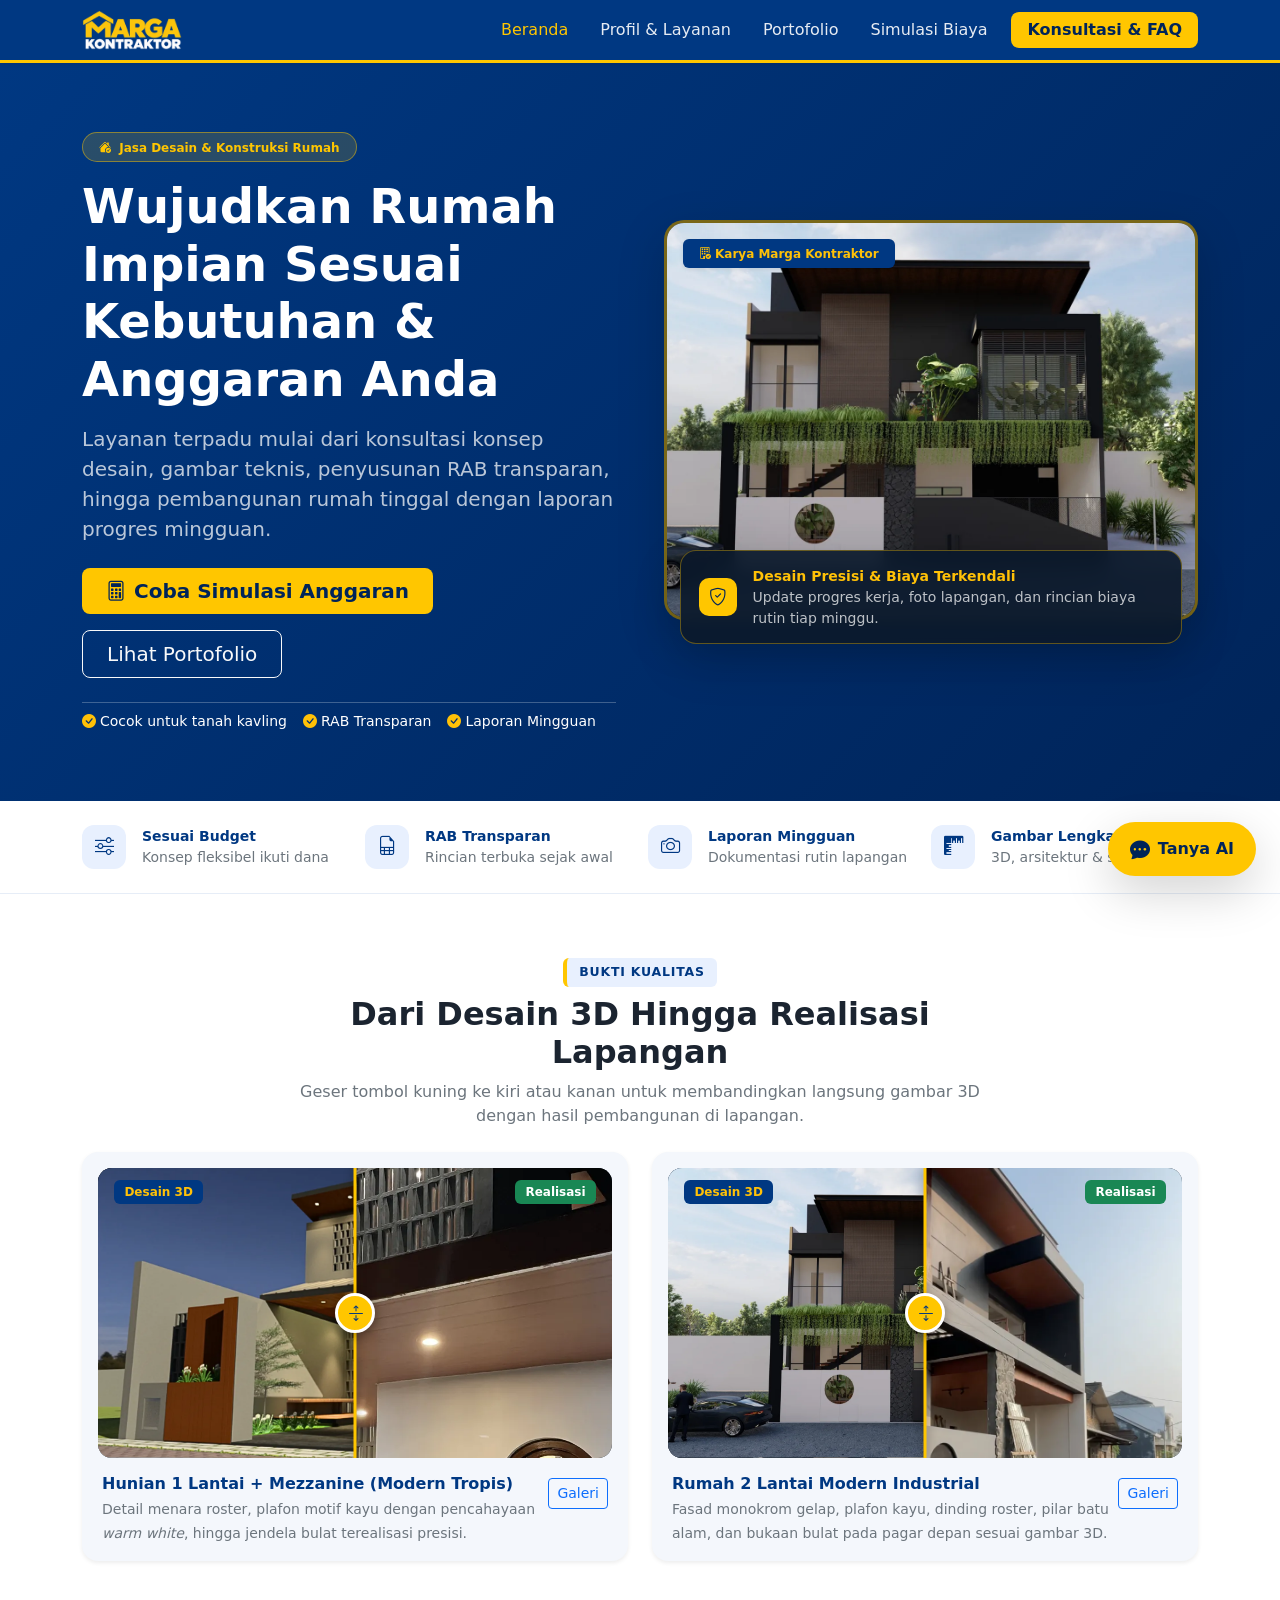
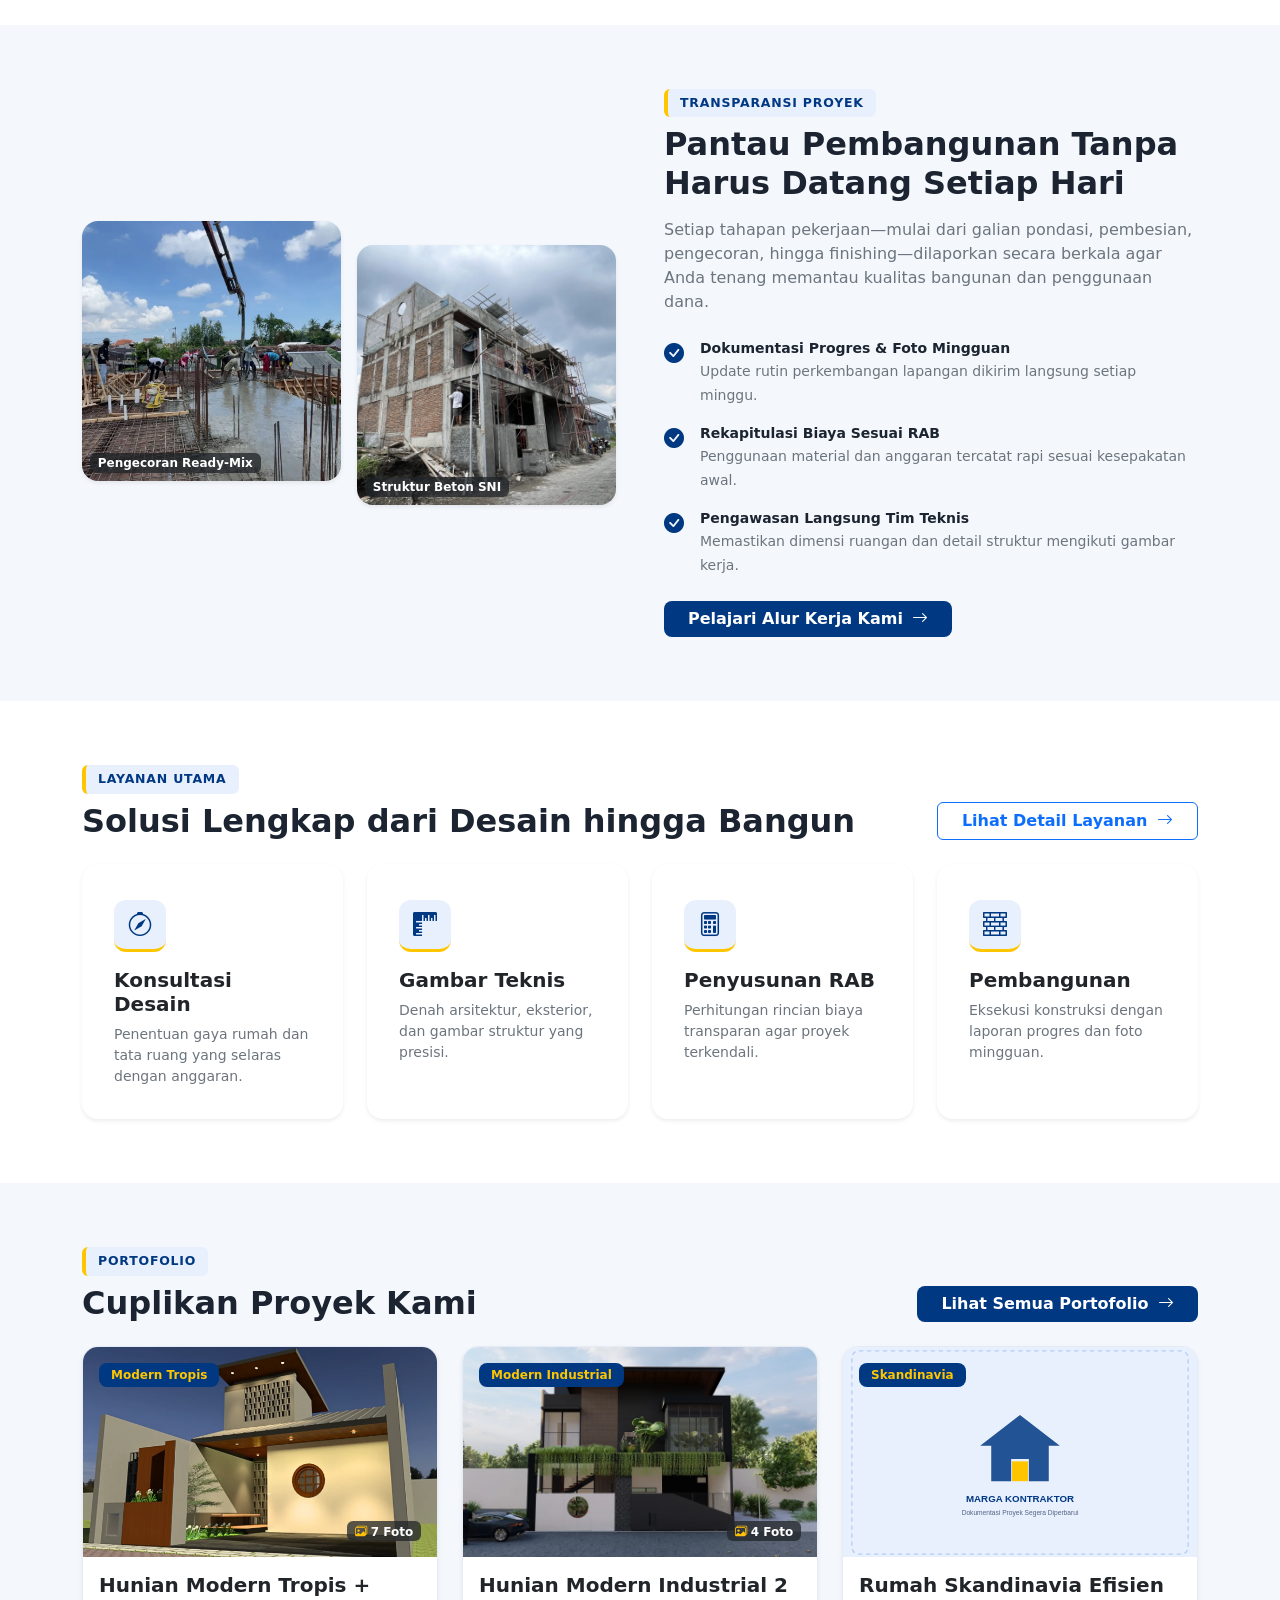
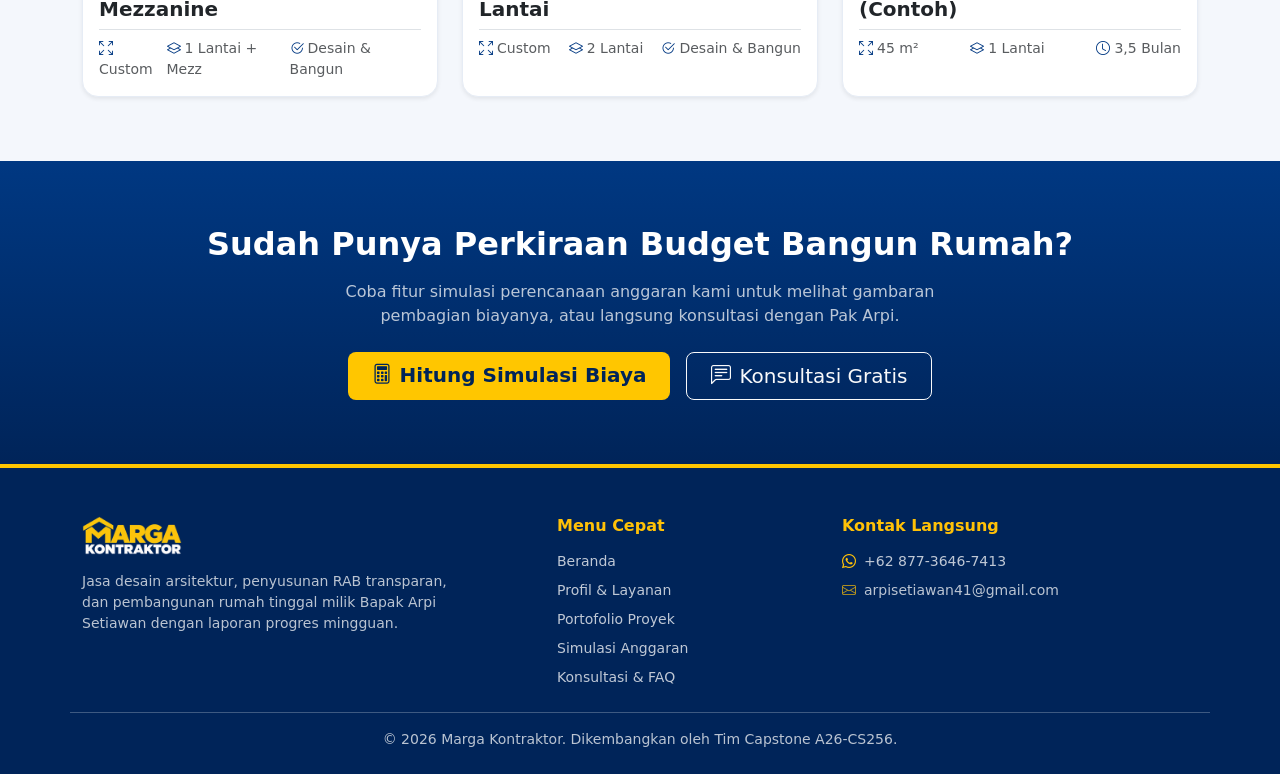
==== commit b6e96e43: "Memperbaiki konsul dan logo" ====
--- a/index.html
+++ b/index.html
@@ -4,408 +4,511 @@
     <meta charset="UTF-8" />
     <meta name="viewport" content="width=device-width, initial-scale=1.0" />
     <title>Beranda — Marga Kontraktor</title>
-    <link rel="icon" type="image/png" href="static/img/LOGO.PNG" />
-    <link href="https://cdn.jsdelivr.net/npm/bootstrap@5.3.3/dist/css/bootstrap.min.css" rel="stylesheet" />
-    <link href="https://cdn.jsdelivr.net/npm/bootstrap-icons@1.11.3/font/bootstrap-icons.min.css" rel="stylesheet" />
-    <link rel="preload" as="image" href="static/img/proyek-2/3d-fasad.webp" type="image/webp" fetchpriority="high" />
+    <link rel="icon" type="image/png" href="static/img/Favicon.png" />
+    <link
+      href="https://cdn.jsdelivr.net/npm/bootstrap@5.3.3/dist/css/bootstrap.min.css"
+      rel="stylesheet"
+    />
+    <link
+      href="https://cdn.jsdelivr.net/npm/bootstrap-icons@1.11.3/font/bootstrap-icons.min.css"
+      rel="stylesheet"
+    />
+    <link
+      rel="preload"
+      as="image"
+      href="static/img/proyek-2/3d-fasad.webp"
+      type="image/webp"
+      fetchpriority="high"
+    />
     <link rel="stylesheet" href="static/css/style.css" />
   </head>
   <body>
-
+    <!-- Navbar otomatis diisi oleh layout.js -->
     <div id="site-header"></div>
 
     <main>
-      <!-- 1. Hero Full-Bleed -->
-      <section class="hero-editorial text-white d-flex align-items-center">
-        <div class="hero-editorial-overlay"></div>
-        <div class="container position-relative z-2 py-5">
-          <div class="hero-editorial-content">
-            <span class="badge badge-brand mb-3 px-3 py-2 fw-semibold">
-              <i class="bi bi-house-check-fill me-1"></i> Desain Arsitektur, RAB &amp; Konstruksi
-            </span>
-            <h1 class="display-4 fw-bold mb-3">
-              Bangun Rumah Presisi, Anggaran Terbuka Sejak Hari Pertama
-            </h1>
-            <p class="lead text-light opacity-75 mb-4">
-              Dari diskusi konsep, visualisasi 3D, penyusunan RAB transparan, hingga eksekusi lapangan dengan laporan progres mingguan langsung bersama Marga Kontraktor.
-            </p>
-            <div class="d-flex flex-wrap gap-3">
-              <a href="portofolio.html" class="btn btn-brand-yellow btn-lg fw-bold px-4">
-                <i class="bi bi-grid-fill me-2"></i>Jelajahi 6 Proyek Asli
-              </a>
-              <a href="https://wa.me/6287736467413?text=Halo%20Pak%20Arpi%2C%20saya%20ingin%20konsultasi%20rencana%20pembangunan%20rumah." target="_blank" class="btn btn-outline-light btn-lg px-4">
-                <i class="bi bi-whatsapp me-2"></i>Konsultasi Pak Arpi
-              </a>
+      <!-- 1. Hero Section dengan Visual Proyek Asli -->
+      <section class="hero-section text-white d-flex align-items-center">
+        <div class="container py-5">
+          <div class="row align-items-center g-4 g-lg-5">
+            <div class="col-lg-6">
+              <span class="badge badge-brand mb-3 px-3 py-2 fw-semibold">
+                <i class="bi bi-house-check-fill me-1"></i> Jasa Desain &amp;
+                Konstruksi Rumah
+              </span>
+              <h1 class="display-5 fw-bold mb-3">
+                Wujudkan Rumah Impian Sesuai Kebutuhan &amp; Anggaran Anda
+              </h1>
+              <p class="lead text-light opacity-75 mb-4">
+                Layanan terpadu mulai dari konsultasi konsep desain, gambar
+                teknis, penyusunan RAB transparan, hingga pembangunan rumah
+                tinggal dengan laporan progres mingguan.
+              </p>
+
+              <div class="d-flex flex-wrap gap-3 mb-4">
+                <a
+                  href="simulasi.html"
+                  class="btn btn-brand-yellow btn-lg fw-bold px-4"
+                >
+                  <i class="bi bi-calculator me-2"></i>Coba Simulasi Anggaran
+                </a>
+                <a
+                  href="portofolio.html"
+                  class="btn btn-outline-light btn-lg px-4"
+                >
+                  Lihat Portofolio
+                </a>
+              </div>
+
+              <div
+                class="d-flex flex-wrap gap-3 pt-2 border-top border-light border-opacity-25 small"
+              >
+                <div>
+                  <i class="bi bi-check-circle-fill text-warning me-1"></i>Cocok
+                  untuk tanah kavling
+                </div>
+                <div>
+                  <i class="bi bi-check-circle-fill text-warning me-1"></i>RAB
+                  Transparan
+                </div>
+                <div>
+                  <i class="bi bi-check-circle-fill text-warning me-1"></i
+                  >Laporan Mingguan
+                </div>
+              </div>
+            </div>
+
+            <div class="col-lg-6">
+              <div class="hero-visual-wrap">
+                <div class="hero-visual-frame shadow-lg">
+                  <img
+                    src="static/img/proyek-2/3d-fasad.webp"
+                    width="1600"
+                    height="900"
+                    loading="eager"
+                    fetchpriority="high"
+                    decoding="async"
+                    alt="Desain Hunian 2 Lantai Marga Kontraktor"
+                  />
+                  <span
+                    class="badge bg-biru text-warning position-absolute top-0 start-0 m-3 px-3 py-2 shadow-sm"
+                  >
+                    <i class="bi bi-building-check me-1"></i>Karya Marga
+                    Kontraktor
+                  </span>
+                </div>
+
+                <div class="hero-float-card shadow-lg">
+                  <div
+                    class="d-flex align-items-center justify-content-between gap-3 flex-wrap"
+                  >
+                    <div class="d-flex align-items-center gap-3">
+                      <div class="hero-mini-icon flex-shrink-0">
+                        <i class="bi bi-shield-check"></i>
+                      </div>
+                      <div>
+                        <div class="fw-bold text-warning small">
+                          Desain Presisi &amp; Biaya Terkendali
+                        </div>
+                        <small class="text-light opacity-75 d-block">
+                          Update progres kerja, foto lapangan, dan rincian biaya
+                          rutin tiap minggu.
+                        </small>
+                      </div>
+                    </div>
+                  </div>
+                </div>
+              </div>
             </div>
           </div>
         </div>
       </section>
 
-      <!-- Bar Informasi Pengarah ke Halaman Simulasi Anggaran -->
-      <section class="simulasi-callout-section">
+      <!-- 2. Trust Bar Keunggulan -->
+      <section class="trust-strip py-4">
         <div class="container">
-          <div class="simulasi-callout-bar bg-white shadow-lg rounded-4 p-4">
-            <div class="row align-items-center g-3">
-              <div class="col-lg-8">
-                <div class="d-flex align-items-start gap-3">
-                  <div class="callout-icon flex-shrink-0">
-                    <i class="bi bi-pie-chart-fill"></i>
-                  </div>
-                  <div>
-                    <div class="d-flex flex-wrap align-items-center gap-2 mb-1">
-                      <span class="badge bg-biru text-warning px-2 py-1">SIMULASI ANGGARAN</span>
-                      <small class="text-muted fw-medium">Gratis • Grafik 5 Pos Biaya</small>
-                    </div>
-                    <h5 class="fw-bold text-biru mb-1">Sudah Punya Perkiraan Budget Bangun Rumah?</h5>
-                    <p class="text-secondary small mb-0">
-                      Cek gambaran awal pembagian biaya pondasi, struktur, finishing, hingga MEP secara mandiri sebelum penyusunan RAB resmi bersama Pak Arpi.
-                    </p>
-                  </div>
-                </div>
-              </div>
-              <div class="col-lg-4">
-                <a href="simulasi.html" class="btn btn-brand-yellow btn-lg fw-bold px-4 w-100">
-                  <i class="bi bi-calculator me-2"></i>Buka Halaman Simulasi
-                </a>
+          <div class="row g-3">
+            <div class="col-6 col-lg-3">
+              <div class="d-flex align-items-center gap-3">
+                <div class="trust-item-icon"><i class="bi bi-sliders"></i></div>
+                <div>
+                  <div class="fw-bold text-biru small">Sesuai Budget</div>
+                  <small class="text-secondary d-none d-sm-block"
+                    >Konsep fleksibel ikuti dana</small
+                  >
+                </div>
+              </div>
+            </div>
+            <div class="col-6 col-lg-3">
+              <div class="d-flex align-items-center gap-3">
+                <div class="trust-item-icon">
+                  <i class="bi bi-file-earmark-spreadsheet"></i>
+                </div>
+                <div>
+                  <div class="fw-bold text-biru small">RAB Transparan</div>
+                  <small class="text-secondary d-none d-sm-block"
+                    >Rincian terbuka sejak awal</small
+                  >
+                </div>
+              </div>
+            </div>
+            <div class="col-6 col-lg-3">
+              <div class="d-flex align-items-center gap-3">
+                <div class="trust-item-icon"><i class="bi bi-camera"></i></div>
+                <div>
+                  <div class="fw-bold text-biru small">Laporan Mingguan</div>
+                  <small class="text-secondary d-none d-sm-block"
+                    >Dokumentasi rutin lapangan</small
+                  >
+                </div>
+              </div>
+            </div>
+            <div class="col-6 col-lg-3">
+              <div class="d-flex align-items-center gap-3">
+                <div class="trust-item-icon"><i class="bi bi-rulers"></i></div>
+                <div>
+                  <div class="fw-bold text-biru small">Gambar Lengkap</div>
+                  <small class="text-secondary d-none d-sm-block"
+                    >3D, arsitektur &amp; struktur</small
+                  >
+                </div>
               </div>
             </div>
           </div>
         </div>
       </section>
 
-      <!-- 2. Karya Pilihan (Grid 3 Kolom Proporsional) -->
+      <!-- 3. Bukti Nyata: Interactive Before-After Slider -->
       <section class="py-5 bg-white">
         <div class="container py-lg-3">
-          <div class="d-flex flex-wrap justify-content-between align-items-end gap-3 mb-4">
-            <div>
-              <span class="section-tag">KARYA PILIHAN</span>
-              <h2 class="fw-bold mt-2 mb-1">Cuplikan Proyek Marga Kontraktor</h2>
-              <p class="text-secondary mb-0">Pilihan proyek bangun baru 1–2 lantai hingga renovasi fasad dan carport.</p>
-            </div>
-            <a href="portofolio.html" class="btn btn-outline-primary fw-semibold px-4">
-              Semua 6 Proyek <i class="bi bi-arrow-right ms-1"></i>
-            </a>
+          <div class="text-center mx-auto mb-4" style="max-width: 680px">
+            <span class="section-tag">BUKTI KUALITAS</span>
+            <h2 class="fw-bold mt-2 mb-2">
+              Dari Desain 3D Hingga Realisasi Lapangan
+            </h2>
+            <p class="text-secondary mb-0">
+              Geser tombol kuning ke kiri atau kanan untuk membandingkan
+              langsung gambar 3D dengan hasil pembangunan di lapangan.
+            </p>
           </div>
 
           <div class="row g-4">
-            <!-- Proyek 1 -->
-            <div class="col-md-6 col-lg-4">
-              <a href="portofolio.html?proyek=proyek-1" class="card portfolio-card h-100 border-0 shadow-sm rounded-4 overflow-hidden text-decoration-none text-dark">
-                <div class="portfolio-img-wrap">
+            <!-- Perbandingan 1: Proyek 1 -->
+            <div class="col-lg-6">
+              <div
+                class="card border-0 shadow-sm rounded-4 p-3 h-100 bg-surface"
+              >
+                <div class="ba-slider">
+                  <img
+                    src="static/img/proyek-1/finishing-fasad.webp"
+                    width="900"
+                    height="1600"
+                    alt="Realisasi Fasad Hunian Modern Tropis"
+                    class="obj-pos-35"
+                    loading="lazy"
+                  />
                   <img
                     src="static/img/proyek-1/3d-fasad.webp"
                     width="1600"
                     height="800"
-                    onerror="this.onerror=null;this.src='static/img/placeholder.svg';"
-                    class="card-img-top portfolio-img trim-edge"
-                    alt="Hunian Modern Tropis 1 Lantai dan Mezzanine"
+                    alt="Desain 3D Fasad Hunian Modern Tropis"
+                    class="ba-before"
                     loading="lazy"
                   />
-                  <span class="badge portfolio-badge position-absolute top-0 start-0 m-3">1 Lantai + Mezzanine</span>
-                  <span class="badge bg-dark bg-opacity-75 position-absolute bottom-0 end-0 m-3">
-                    <i class="bi bi-images text-warning me-1"></i>7 Foto
-                  </span>
-                </div>
-                <div class="card-body p-3 p-lg-4 d-flex flex-column">
-                  <h6 class="fw-bold text-biru mb-1">Hunian Modern Tropis + Mezzanine</h6>
-                  <p class="text-secondary small mb-3">
-                    Konsep taman dalam, menara roster, jendela bulat, dan tangga putar.
-                  </p>
-                  <div class="mt-auto pt-2 border-top d-flex justify-content-between align-items-center small">
-                    <span class="text-muted">Desain &amp; Bangun</span>
-                    <span class="fw-semibold text-biru">Lihat Galeri <i class="bi bi-arrow-right ms-1"></i></span>
-                  </div>
-                </div>
-              </a>
-            </div>
-
-            <!-- Proyek 4 -->
-            <div class="col-md-6 col-lg-4">
-              <a href="portofolio.html?proyek=proyek-4" class="card portfolio-card h-100 border-0 shadow-sm rounded-4 overflow-hidden text-decoration-none text-dark">
-                <div class="portfolio-img-wrap">
+                  <span class="badge bg-biru text-warning ba-badge start-0 ms-3"
+                    >Desain 3D</span
+                  >
+                  <span class="badge bg-success ba-badge end-0 me-3"
+                    >Realisasi</span
+                  >
+                  <div class="ba-line"></div>
+                  <div class="ba-handle">
+                    <i class="bi bi-arrows-expand-vertical"></i>
+                  </div>
+                  <input
+                    type="range"
+                    min="0"
+                    max="100"
+                    value="50"
+                    class="ba-range"
+                    aria-label="Geser perbandingan Desain 3D dan Realisasi Proyek 1"
+                  />
+                </div>
+
+                <div
+                  class="pt-3 px-1 d-flex justify-content-between align-items-start gap-2"
+                >
+                  <div>
+                    <h6 class="fw-bold text-biru mb-1">
+                      Hunian 1 Lantai + Mezzanine (Modern Tropis)
+                    </h6>
+                    <small class="text-secondary">
+                      Detail menara roster, plafon motif kayu dengan pencahayaan
+                      <em>warm white</em>, hingga jendela bulat terealisasi
+                      presisi.
+                    </small>
+                  </div>
+                  <a
+                    href="portofolio.html?proyek=proyek-1"
+                    class="btn btn-sm btn-outline-primary flex-shrink-0 mt-1"
+                  >
+                    Galeri
+                  </a>
+                </div>
+              </div>
+            </div>
+
+            <!-- Perbandingan 2: Proyek 2 -->
+            <div class="col-lg-6">
+              <div
+                class="card border-0 shadow-sm rounded-4 p-3 h-100 bg-surface"
+              >
+                <div class="ba-slider">
                   <img
-                    src="static/img/proyek-4/finishing-fasad.webp"
-                    width="900"
+                    src="static/img/proyek-2/finishing-fasad.webp"
+                    width="1144"
                     height="1600"
-                    onerror="this.onerror=null;this.src='static/img/placeholder.svg';"
-                    class="card-img-top portfolio-img obj-pos-20"
-                    alt="Hunian Minimalis 2 Lantai dan Semi-Basement"
+                    alt="Realisasi Rumah 2 Lantai Modern Industrial"
+                    class="obj-pos-45"
                     loading="lazy"
                   />
-                  <span class="badge portfolio-badge position-absolute top-0 start-0 m-3">Split-Level 2 Lantai</span>
-                  <span class="badge bg-dark bg-opacity-75 position-absolute bottom-0 end-0 m-3">
-                    <i class="bi bi-images text-warning me-1"></i>5 Foto
-                  </span>
-                </div>
-                <div class="card-body p-3 p-lg-4 d-flex flex-column">
-                  <h6 class="fw-bold text-biru mb-1">Hunian Minimalis 2 Lantai + Semi-Basement</h6>
-                  <p class="text-secondary small mb-3">
-                    Carport semi-basement luas, atap miring berkaca atas, dan panel vertikal.
-                  </p>
-                  <div class="mt-auto pt-2 border-top d-flex justify-content-between align-items-center small">
-                    <span class="text-muted">Bangun Baru</span>
-                    <span class="fw-semibold text-biru">Lihat Galeri <i class="bi bi-arrow-right ms-1"></i></span>
-                  </div>
-                </div>
-              </a>
-            </div>
-
-            <!-- Proyek 3 -->
-            <div class="col-md-6 col-lg-4">
-              <a href="portofolio.html?proyek=proyek-3" class="card portfolio-card h-100 border-0 shadow-sm rounded-4 overflow-hidden text-decoration-none text-dark">
-                <div class="portfolio-img-wrap">
                   <img
-                    src="static/img/proyek-3/hasil-utama.webp"
+                    src="static/img/proyek-2/3d-fasad.webp"
                     width="1600"
-                    height="1200"
-                    onerror="this.onerror=null;this.src='static/img/placeholder.svg';"
-                    class="card-img-top portfolio-img"
-                    alt="Renovasi Carport, Balkon dan Taman 2 Lantai"
+                    height="900"
+                    alt="Desain 3D Rumah 2 Lantai Modern Industrial"
+                    class="ba-before"
                     loading="lazy"
                   />
-                  <span class="badge portfolio-badge position-absolute top-0 start-0 m-3">Renovasi Eksterior</span>
-                  <span class="badge bg-dark bg-opacity-75 position-absolute bottom-0 end-0 m-3">
-                    <i class="bi bi-images text-warning me-1"></i>5 Foto
-                  </span>
-                </div>
-                <div class="card-body p-3 p-lg-4 d-flex flex-column">
-                  <h6 class="fw-bold text-biru mb-1">Renovasi Carport, Balkon &amp; Taman</h6>
-                  <p class="text-secondary small mb-3">
-                    Dak carport sekaligus balkon atas, batu alam, railing besi, dan taman.
-                  </p>
-                  <div class="mt-auto pt-2 border-top d-flex justify-content-between align-items-center small">
-                    <span class="text-muted">Renovasi &amp; Lanskap</span>
-                    <span class="fw-semibold text-biru">Lihat Galeri <i class="bi bi-arrow-right ms-1"></i></span>
-                  </div>
-                </div>
-              </a>
+                  <span class="badge bg-biru text-warning ba-badge start-0 ms-3"
+                    >Desain 3D</span
+                  >
+                  <span class="badge bg-success ba-badge end-0 me-3"
+                    >Realisasi</span
+                  >
+                  <div class="ba-line"></div>
+                  <div class="ba-handle">
+                    <i class="bi bi-arrows-expand-vertical"></i>
+                  </div>
+                  <input
+                    type="range"
+                    min="0"
+                    max="100"
+                    value="50"
+                    class="ba-range"
+                    aria-label="Geser perbandingan Desain 3D dan Realisasi Proyek 2"
+                  />
+                </div>
+
+                <div
+                  class="pt-3 px-1 d-flex justify-content-between align-items-start gap-2"
+                >
+                  <div>
+                    <h6 class="fw-bold text-biru mb-1">
+                      Rumah 2 Lantai Modern Industrial
+                    </h6>
+                    <small class="text-secondary">
+                      Fasad monokrom gelap, plafon kayu, dinding roster, pilar
+                      batu alam, dan bukaan bulat pada pagar depan sesuai gambar
+                      3D.
+                    </small>
+                  </div>
+                  <a
+                    href="portofolio.html?proyek=proyek-2"
+                    class="btn btn-sm btn-outline-primary flex-shrink-0 mt-1"
+                  >
+                    Galeri
+                  </a>
+                </div>
+              </div>
             </div>
           </div>
         </div>
       </section>
 
-      <!-- 3. Bukti Presisi: Perbandingan Berdampingan Penuh Tanpa Letterbox -->
-      <section class="py-5 bg-surface border-top border-bottom">
-        <div class="container py-lg-3">
-          <div class="card border-0 shadow-sm rounded-4 p-4 p-lg-5 bg-white">
-            <div class="row align-items-center g-4">
-              <!-- Kiri: Keterangan & Tab Proyek -->
-              <div class="col-lg-4">
-                <span class="section-tag">BUKTI PRESISI</span>
-                <h2 class="fw-bold mt-2 mb-2">Desain 3D vs Realisasi</h2>
-                <p class="text-secondary small mb-3">
-                  Bandingkan langsung visualisasi 3D awal dengan hasil pengerjaan di lapangan secara berdampingan.
-                </p>
-
-                <div class="d-flex flex-wrap gap-2 mb-3" role="tablist" aria-label="Pilih proyek perbandingan">
-                  <button type="button" class="btn btn-filter active btn-compare-tab" data-compare-target="proyek-2">
-                    2 Lantai Industrial
-                  </button>
-                  <button type="button" class="btn btn-filter btn-compare-tab" data-compare-target="proyek-1">
-                    1 Lantai + Mezzanine
-                  </button>
-                </div>
-
-                <div class="highlight-box p-3 rounded-3 mb-3">
-                  <h6 id="compareTitle" class="fw-bold text-biru mb-1">Rumah 2 Lantai Modern Industrial</h6>
-                  <p id="compareDesc" class="text-secondary small mb-0">
-                    Fasad monokrom gelap, plafon motif kayu, dinding roster, pilar batu alam, dan bukaan bulat pagar depan sesuai rancangan 3D.
-                  </p>
-                </div>
-
-                <a id="compareLink" href="portofolio.html?proyek=proyek-2" class="btn btn-brand-blue btn-sm fw-semibold px-4 py-2">
-                  <i class="bi bi-images me-1"></i>Lihat Galeri Proyek Ini
-                </a>
-              </div>
-
-              <!-- Kanan: 2 Bingkai Proporsional (Kiri Landscape 3D, Kanan Portrait Realisasi) -->
-              <div class="col-lg-8">
-                <div class="compare-pair">
-                  <div class="compare-frame compare-frame-3d">
-                    <img
-                      id="compareBeforeImg"
-                      src="static/img/proyek-2/3d-fasad.webp"
-                      onerror="this.onerror=null;this.src='static/img/placeholder.svg';"
-                      alt="Desain 3D Proyek"
-                      loading="lazy"
-                    />
-                    <span class="badge bg-biru text-warning position-absolute top-0 start-0 m-2 px-3 py-2">Desain 3D</span>
-                  </div>
-
-                  <div class="compare-frame compare-frame-real">
-                    <img
-                      id="compareAfterImg"
-                      src="static/img/proyek-2/finishing-fasad.webp"
-                      onerror="this.onerror=null;this.src='static/img/placeholder.svg';"
-                      alt="Realisasi Lapangan Proyek"
-                      loading="lazy"
-                    />
-                    <span class="badge bg-success position-absolute top-0 start-0 m-2 px-3 py-2">Realisasi</span>
-                  </div>
-                </div>
-              </div>
-            </div>
-          </div>
-        </div>
-      </section>
-
-      <!-- 4. Cara Kami Bekerja + Kolase Bukti Lapangan -->
-      <section class="py-5 bg-white">
+      <!-- 4. Split Layout: Transparansi Progres Lapangan -->
+      <section class="py-5 bg-surface">
         <div class="container py-lg-3">
           <div class="row align-items-center g-4 g-lg-5">
             <div class="col-lg-6">
-              <span class="section-tag">CARA KAMI BEKERJA</span>
-              <h2 class="fw-bold mt-2 mb-3">Alur Jelas dari Sketsa hingga Serah Terima Kunci</h2>
+              <div class="row g-3">
+                <div class="col-6">
+                  <div class="field-photo-box shadow-sm">
+                    <img
+                      src="static/img/proyek-2/progres-pengecoran.webp"
+                      width="902"
+                      height="1600"
+                      alt="Proses Pengecoran Dak Beton Lantai 2"
+                      loading="lazy"
+                    />
+                    <span
+                      class="badge bg-dark bg-opacity-75 position-absolute bottom-0 start-0 m-2"
+                    >
+                      Pengecoran Ready-Mix
+                    </span>
+                  </div>
+                </div>
+                <div class="col-6">
+                  <div class="field-photo-box shadow-sm mt-sm-4">
+                    <img
+                      src="static/img/proyek-2/progres-struktur.webp"
+                      width="1600"
+                      height="1200"
+                      alt="Pekerjaan Struktur Beton dan Dinding Bata"
+                      loading="lazy"
+                    />
+                    <span
+                      class="badge bg-dark bg-opacity-75 position-absolute bottom-0 start-0 m-2"
+                    >
+                      Struktur Beton SNI
+                    </span>
+                  </div>
+                </div>
+              </div>
+            </div>
+
+            <div class="col-lg-6">
+              <span class="section-tag">TRANSPARANSI PROYEK</span>
+              <h2 class="fw-bold mt-2 mb-3">
+                Pantau Pembangunan Tanpa Harus Datang Setiap Hari
+              </h2>
               <p class="text-secondary mb-4">
-                Anda tidak perlu menebak-nebak biaya maupun bolak-balik mengawasi tukang. Seluruh tahapan dijalankan sistematis dan terdokumentasi.
+                Setiap tahapan pekerjaan—mulai dari galian pondasi, pembesian,
+                pengecoran, hingga finishing—dilaporkan secara berkala agar Anda
+                tenang memantau kualitas bangunan dan penggunaan dana.
               </p>
 
               <div class="d-flex flex-column gap-3 mb-4">
-                <div class="process-step">
-                  <div class="step-number">1</div>
+                <div class="d-flex align-items-start gap-3">
+                  <i class="bi bi-check-circle-fill text-biru fs-5"></i>
                   <div>
-                    <h6 class="fw-bold mb-1">Diskusi Lahan &amp; Target Budget</h6>
-                    <small class="text-secondary">Menyelaraskan ukuran kavling, kebutuhan ruang keluarga, dan batas anggaran.</small>
-                  </div>
-                </div>
-                <div class="process-step">
-                  <div class="step-number">2</div>
+                    <div class="fw-bold small">
+                      Dokumentasi Progres &amp; Foto Mingguan
+                    </div>
+                    <small class="text-secondary"
+                      >Update rutin perkembangan lapangan dikirim langsung
+                      setiap minggu.</small
+                    >
+                  </div>
+                </div>
+                <div class="d-flex align-items-start gap-3">
+                  <i class="bi bi-check-circle-fill text-biru fs-5"></i>
                   <div>
-                    <h6 class="fw-bold mb-1">Desain 3D &amp; Gambar Kerja Lengkap</h6>
-                    <small class="text-secondary">Visualisasi tampak nyata beserta gambar teknis struktur, listrik, dan plumbing.</small>
-                  </div>
-                </div>
-                <div class="process-step">
-                  <div class="step-number">3</div>
+                    <div class="fw-bold small">
+                      Rekapitulasi Biaya Sesuai RAB
+                    </div>
+                    <small class="text-secondary"
+                      >Penggunaan material dan anggaran tercatat rapi sesuai
+                      kesepakatan awal.</small
+                    >
+                  </div>
+                </div>
+                <div class="d-flex align-items-start gap-3">
+                  <i class="bi bi-check-circle-fill text-biru fs-5"></i>
                   <div>
-                    <h6 class="fw-bold mb-1">Penyusunan RAB Transparan</h6>
-                    <small class="text-secondary">Rincian volume pekerjaan dan spesifikasi material disepakati terbuka di awal.</small>
-                  </div>
-                </div>
-                <div class="process-step">
-                  <div class="step-number">4</div>
-                  <div>
-                    <h6 class="fw-bold mb-1">Konstruksi &amp; Laporan Mingguan</h6>
-                    <small class="text-secondary">Update rutin perkembangan proyek, foto lapangan, serta rekap biaya tiap minggu.</small>
-                  </div>
-                </div>
-              </div>
-
-              <a href="layanan.html" class="btn btn-outline-primary fw-semibold px-4">
-                Lihat Rincian Layanan <i class="bi bi-arrow-right ms-1"></i>
+                    <div class="fw-bold small">
+                      Pengawasan Langsung Tim Teknis
+                    </div>
+                    <small class="text-secondary"
+                      >Memastikan dimensi ruangan dan detail struktur mengikuti
+                      gambar kerja.</small
+                    >
+                  </div>
+                </div>
+              </div>
+
+              <a
+                href="layanan.html"
+                class="btn btn-brand-blue fw-semibold px-4"
+              >
+                Pelajari Alur Kerja Kami <i class="bi bi-arrow-right ms-1"></i>
               </a>
-            </div>
-
-            <div class="col-lg-6">
-              <div class="field-collage">
-                <div class="field-collage-item field-collage-tall shadow-sm">
-                  <img
-                    src="static/img/proyek-2/progres-pengecoran.webp"
-                    width="902"
-                    height="1600"
-                    onerror="this.onerror=null;this.src='static/img/placeholder.svg';"
-                    alt="Pengecoran Dak Beton Menggunakan Ready-Mix"
-                    loading="lazy"
-                  />
-                  <span class="badge bg-dark bg-opacity-75 position-absolute bottom-0 start-0 m-2">
-                    Pengecoran Ready-Mix
-                  </span>
-                </div>
-                <div class="field-collage-item shadow-sm">
-                  <img
-                    src="static/img/proyek-5/progres-pengukuran.webp"
-                    width="900"
-                    height="1600"
-                    onerror="this.onerror=null;this.src='static/img/placeholder.svg';"
-                    alt="Pengukuran Lapangan Sesuai Gambar Kerja"
-                    class="obj-pos-35"
-                    loading="lazy"
-                  />
-                  <span class="badge bg-dark bg-opacity-75 position-absolute bottom-0 start-0 m-2">
-                    Cek Presisi Gambar Kerja
-                  </span>
-                </div>
-                <div class="field-collage-item shadow-sm">
-                  <img
-                    src="static/img/proyek-2/progres-struktur.webp"
-                    width="1600"
-                    height="1200"
-                    onerror="this.onerror=null;this.src='static/img/placeholder.svg';"
-                    alt="Pekerjaan Struktur Beton Bertulang SNI"
-                    loading="lazy"
-                  />
-                  <span class="badge bg-dark bg-opacity-75 position-absolute bottom-0 start-0 m-2">
-                    Struktur Beton SNI
-                  </span>
-                </div>
-              </div>
             </div>
           </div>
         </div>
       </section>
 
-      <!-- 5. Kepercayaan & Pengalaman Klien -->
-      <section class="py-5 bg-surface border-top">
+      <!-- 5. Ringkasan Layanan -->
+      <section class="py-5 bg-white">
         <div class="container py-lg-3">
-          <div class="row align-items-center g-4 mb-4">
-            <div class="col-lg-7">
-              <span class="section-tag">KEPERCAYAAN KLIEN</span>
-              <h2 class="fw-bold mt-2 mb-0">Dikelola Langsung &amp; Dipercaya Pemilik Rumah</h2>
-            </div>
-            <div class="col-lg-5">
-              <div class="highlight-box p-3 rounded-3 bg-white shadow-sm">
-                <div class="fw-bold text-biru small mb-1">
-                  <i class="bi bi-person-badge-fill text-warning me-1"></i>Dikelola Langsung oleh Bapak Arpi Setiawan
-                </div>
-                <small class="text-secondary">
-                  Komunikasi satu pintu dari konsultasi awal, survei lahan, hingga serah terima bangunan agar standar mutu tetap terjaga.
-                </small>
-              </div>
-            </div>
+          <div
+            class="d-flex flex-wrap justify-content-between align-items-end gap-3 mb-4"
+          >
+            <div>
+              <span class="section-tag">LAYANAN UTAMA</span>
+              <h2 class="fw-bold mt-2 mb-0">
+                Solusi Lengkap dari Desain hingga Bangun
+              </h2>
+            </div>
+            <a
+              href="layanan.html"
+              class="btn btn-outline-primary fw-semibold px-4"
+            >
+              Lihat Detail Layanan <i class="bi bi-arrow-right ms-1"></i>
+            </a>
           </div>
 
           <div class="row g-4">
-            <div class="col-md-4">
-              <div class="card testi-card h-100 border-0 shadow-sm rounded-4 p-4">
-                <div class="text-warning mb-2 small">
-                  <i class="bi bi-star-fill"></i><i class="bi bi-star-fill"></i><i class="bi bi-star-fill"></i><i class="bi bi-star-fill"></i><i class="bi bi-star-fill"></i>
-                </div>
-                <p class="text-secondary small mb-4">
-                  "Hasil jadinya benar-benar mirip dengan gambar 3D yang disepakati, mulai dari jendela bulat sampai area taman dalam. Enak juga karena tiap minggu selalu dapat kiriman foto progres."
-                </p>
-                <div class="mt-auto pt-3 border-top">
-                  <div class="fw-bold text-biru small">Bapak J.L.</div>
-                  <small class="text-muted">Pemilik Hunian 1 Lantai + Mezzanine</small>
-                </div>
-              </div>
-            </div>
-
-            <div class="col-md-4">
-              <div class="card testi-card h-100 border-0 shadow-sm rounded-4 p-4">
-                <div class="text-warning mb-2 small">
-                  <i class="bi bi-star-fill"></i><i class="bi bi-star-fill"></i><i class="bi bi-star-fill"></i><i class="bi bi-star-fill"></i><i class="bi bi-star-fill"></i>
-                </div>
-                <p class="text-secondary small mb-4">
-                  "Rincian RAB-nya dibuka dari awal dan fleksibel menyesuaikan budget kami. Waktu pengecoran lantai 2 juga rapi pakai concrete pump dan terus dikabari perkembangannya."
-                </p>
-                <div class="mt-auto pt-3 border-top">
-                  <div class="fw-bold text-biru small">Ibu F.T.</div>
-                  <small class="text-muted">Pemilik Rumah 2 Lantai Modern Industrial</small>
-                </div>
-              </div>
-            </div>
-
-            <div class="col-md-4">
-              <div class="card testi-card h-100 border-0 shadow-sm rounded-4 p-4">
-                <div class="text-warning mb-2 small">
-                  <i class="bi bi-star-fill"></i><i class="bi bi-star-fill"></i><i class="bi bi-star-fill"></i><i class="bi bi-star-fill"></i><i class="bi bi-star-fill"></i>
-                </div>
-                <p class="text-secondary small mb-4">
-                  "Renovasi carport, balkon atas, sampai taman depan dikerjakan teliti. Pengerjaan batu alam dan skylight-nya rapi, komunikasi dengan Pak Arpi juga sangat responsif."
-                </p>
-                <div class="mt-auto pt-3 border-top">
-                  <div class="fw-bold text-biru small">Klien Renovasi Eksterior</div>
-                  <small class="text-muted">Renovasi Carport &amp; Balkon 2 Lantai</small>
+            <div class="col-md-6 col-lg-3">
+              <div
+                class="card service-card h-100 border-0 shadow-sm rounded-4 p-3 bg-surface"
+              >
+                <div class="card-body">
+                  <div class="service-icon mb-3">
+                    <i class="bi bi-compass fs-4"></i>
+                  </div>
+                  <h5 class="fw-bold">Konsultasi Desain</h5>
+                  <p class="text-secondary small mb-0">
+                    Penentuan gaya rumah dan tata ruang yang selaras dengan
+                    anggaran.
+                  </p>
+                </div>
+              </div>
+            </div>
+            <div class="col-md-6 col-lg-3">
+              <div
+                class="card service-card h-100 border-0 shadow-sm rounded-4 p-3 bg-surface"
+              >
+                <div class="card-body">
+                  <div class="service-icon mb-3">
+                    <i class="bi bi-rulers fs-4"></i>
+                  </div>
+                  <h5 class="fw-bold">Gambar Teknis</h5>
+                  <p class="text-secondary small mb-0">
+                    Denah arsitektur, eksterior, dan gambar struktur yang
+                    presisi.
+                  </p>
+                </div>
+              </div>
+            </div>
+            <div class="col-md-6 col-lg-3">
+              <div
+                class="card service-card h-100 border-0 shadow-sm rounded-4 p-3 bg-surface"
+              >
+                <div class="card-body">
+                  <div class="service-icon mb-3">
+                    <i class="bi bi-calculator fs-4"></i>
+                  </div>
+                  <h5 class="fw-bold">Penyusunan RAB</h5>
+                  <p class="text-secondary small mb-0">
+                    Perhitungan rincian biaya transparan agar proyek terkendali.
+                  </p>
+                </div>
+              </div>
+            </div>
+            <div class="col-md-6 col-lg-3">
+              <div
+                class="card service-card h-100 border-0 shadow-sm rounded-4 p-3 bg-surface"
+              >
+                <div class="card-body">
+                  <div class="service-icon mb-3">
+                    <i class="bi bi-bricks fs-4"></i>
+                  </div>
+                  <h5 class="fw-bold">Pembangunan</h5>
+                  <p class="text-secondary small mb-0">
+                    Eksekusi konstruksi dengan laporan progres dan foto
+                    mingguan.
+                  </p>
                 </div>
               </div>
             </div>
@@ -413,30 +516,213 @@
         </div>
       </section>
 
-      <!-- 6. CTA Penutup Dua Jalur -->
+      <!-- 6. Cuplikan Portofolio -->
+      <section class="py-5 bg-surface">
+        <div class="container py-lg-3">
+          <div
+            class="d-flex flex-wrap justify-content-between align-items-end gap-3 mb-4"
+          >
+            <div>
+              <span class="section-tag">PORTOFOLIO</span>
+              <h2 class="fw-bold mt-2 mb-0">Cuplikan Proyek Kami</h2>
+            </div>
+            <a
+              href="portofolio.html"
+              class="btn btn-brand-blue fw-semibold px-4"
+            >
+              Lihat Semua Portofolio <i class="bi bi-arrow-right ms-1"></i>
+            </a>
+          </div>
+
+          <div class="row g-4">
+            <!-- Proyek 1 -->
+            <div class="col-md-6 col-lg-4">
+              <a
+                href="portofolio.html?proyek=proyek-1"
+                class="text-decoration-none text-dark d-block h-100"
+              >
+                <div
+                  class="card portfolio-card h-100 border-0 shadow-sm rounded-4 overflow-hidden"
+                >
+                  <div class="portfolio-img-wrap">
+                    <img
+                      src="static/img/proyek-1/3d-fasad.webp"
+                      class="card-img-top portfolio-img"
+                      alt="Hunian Modern Tropis dan Mezzanine"
+                      width="1600"
+                      height="800"
+                      loading="lazy"
+                    />
+                    <span
+                      class="badge portfolio-badge position-absolute top-0 start-0 m-3"
+                      >Modern Tropis</span
+                    >
+                    <span
+                      class="badge bg-dark bg-opacity-75 position-absolute bottom-0 end-0 m-3"
+                    >
+                      <i class="bi bi-images text-warning me-1"></i>7 Foto
+                    </span>
+                  </div>
+                  <div class="card-body">
+                    <h5 class="fw-bold mb-2">
+                      Hunian Modern Tropis + Mezzanine
+                    </h5>
+                    <div
+                      class="d-flex justify-content-between text-muted small pt-2 border-top"
+                    >
+                      <span
+                        ><i class="bi bi-arrows-fullscreen text-biru me-1"></i
+                        >Custom</span
+                      >
+                      <span
+                        ><i class="bi bi-layers text-biru me-1"></i>1 Lantai +
+                        Mezz</span
+                      >
+                      <span
+                        ><i class="bi bi-check2-circle text-biru me-1"></i
+                        >Desain &amp; Bangun</span
+                      >
+                    </div>
+                  </div>
+                </div>
+              </a>
+            </div>
+
+            <!-- Proyek 2 -->
+            <div class="col-md-6 col-lg-4">
+              <a
+                href="portofolio.html?proyek=proyek-2"
+                class="text-decoration-none text-dark d-block h-100"
+              >
+                <div
+                  class="card portfolio-card h-100 border-0 shadow-sm rounded-4 overflow-hidden"
+                >
+                  <div class="portfolio-img-wrap">
+                    <img
+                      src="static/img/proyek-2/3d-fasad.webp"
+                      width="1600"
+                      height="900"
+                      class="card-img-top portfolio-img"
+                      alt="Hunian Modern Industrial 2 Lantai"
+                      loading="lazy"
+                    />
+                    <span
+                      class="badge portfolio-badge position-absolute top-0 start-0 m-3"
+                      >Modern Industrial</span
+                    >
+                    <span
+                      class="badge bg-dark bg-opacity-75 position-absolute bottom-0 end-0 m-3"
+                    >
+                      <i class="bi bi-images text-warning me-1"></i>4 Foto
+                    </span>
+                  </div>
+                  <div class="card-body">
+                    <h5 class="fw-bold mb-2">
+                      Hunian Modern Industrial 2 Lantai
+                    </h5>
+                    <div
+                      class="d-flex justify-content-between text-muted small pt-2 border-top"
+                    >
+                      <span
+                        ><i class="bi bi-arrows-fullscreen text-biru me-1"></i
+                        >Custom</span
+                      >
+                      <span
+                        ><i class="bi bi-layers text-biru me-1"></i>2
+                        Lantai</span
+                      >
+                      <span
+                        ><i class="bi bi-check2-circle text-biru me-1"></i
+                        >Desain &amp; Bangun</span
+                      >
+                    </div>
+                  </div>
+                </div>
+              </a>
+            </div>
+
+            <!-- Proyek 3 -->
+            <div class="col-md-6 col-lg-4">
+              <a
+                href="portofolio.html?proyek=proyek-3"
+                class="text-decoration-none text-dark d-block h-100"
+              >
+                <div
+                  class="card portfolio-card h-100 border-0 shadow-sm rounded-4 overflow-hidden"
+                >
+                  <div class="portfolio-img-wrap">
+                    <img
+                      src="static/img/placeholder.svg"
+                      class="card-img-top portfolio-img"
+                      alt="Rumah Skandinavia Efisien"
+                      loading="lazy"
+                    />
+                    <span
+                      class="badge portfolio-badge position-absolute top-0 start-0 m-3"
+                      >Skandinavia</span
+                    >
+                  </div>
+                  <div class="card-body">
+                    <h5 class="fw-bold mb-2">
+                      Rumah Skandinavia Efisien (Contoh)
+                    </h5>
+                    <div
+                      class="d-flex justify-content-between text-muted small pt-2 border-top"
+                    >
+                      <span
+                        ><i class="bi bi-arrows-fullscreen text-biru me-1"></i
+                        >45 m²</span
+                      >
+                      <span
+                        ><i class="bi bi-layers text-biru me-1"></i>1
+                        Lantai</span
+                      >
+                      <span
+                        ><i class="bi bi-clock text-biru me-1"></i>3,5
+                        Bulan</span
+                      >
+                    </div>
+                  </div>
+                </div>
+              </a>
+            </div>
+          </div>
+        </div>
+      </section>
+
+      <!-- 7. Banner Ajakan (CTA) -->
       <section class="py-5 bg-biru-gradient text-white">
         <div class="container py-3 text-center">
-          <span class="badge badge-brand mb-3 px-3 py-2 fw-semibold">MULAI RENCANA ANDA</span>
-          <h2 class="fw-bold mb-3">Masih Menghitung Budget atau Sudah Siap Bangun?</h2>
-          <p class="text-light opacity-75 mx-auto mb-4" style="max-width: 620px;">
-            Gunakan kalkulator simulasi untuk gambaran pembagian biaya awal, atau langsung jadwalkan diskusi lahan dan desain bersama Bapak Arpi Setiawan.
+          <h2 class="fw-bold mb-3">
+            Sudah Punya Perkiraan Budget Bangun Rumah?
+          </h2>
+          <p
+            class="text-light opacity-75 mx-auto mb-4"
+            style="max-width: 600px"
+          >
+            Coba fitur simulasi perencanaan anggaran kami untuk melihat gambaran
+            pembagian biayanya, atau langsung konsultasi dengan Pak Arpi.
           </p>
           <div class="d-flex flex-wrap justify-content-center gap-3">
-            <a href="simulasi.html" class="btn btn-brand-yellow btn-lg fw-bold px-4">
-              <i class="bi bi-calculator me-2"></i>Coba Simulasi Biaya
+            <a
+              href="simulasi.html"
+              class="btn btn-brand-yellow btn-lg fw-bold px-4"
+            >
+              <i class="bi bi-calculator me-2"></i>Hitung Simulasi Biaya
             </a>
             <a href="kontak.html" class="btn btn-outline-light btn-lg px-4">
-              <i class="bi bi-chat-left-text me-2"></i>Jadwalkan Konsultasi
+              <i class="bi bi-chat-left-text me-2"></i>Konsultasi Gratis
             </a>
           </div>
         </div>
       </section>
     </main>
 
+    <!-- Footer, Navigasi Bawah HP, & Chatbot otomatis diisi oleh layout.js -->
     <div id="site-footer"></div>
 
     <script src="https://cdn.jsdelivr.net/npm/bootstrap@5.3.3/dist/js/bootstrap.bundle.min.js"></script>
     <script src="static/js/layout.js"></script>
     <script src="static/js/app.js"></script>
   </body>
-</html>+</html>
--- a/static/css/style.css
+++ b/static/css/style.css
@@ -29,8 +29,8 @@
 }
 
 .brand-logo {
-  height: 44px;
-  width: 145px;
+  height: auto;
+  width: 100px;
   object-fit: cover;
   border-radius: 4px;
 }
@@ -46,7 +46,7 @@
   color: var(--kuning-brand);
 }
 
-/* Tombol & Badge Brand */
+/* Tombol Brand */
 .btn-brand-yellow {
   background-color: var(--kuning-brand);
   color: var(--biru-gelap);
@@ -71,6 +71,12 @@
   color: var(--kuning-brand);
 }
 
+/* ===== HERO SECTION ===== */
+.hero-section {
+  background: linear-gradient(135deg, var(--biru-utama) 0%, var(--biru-gelap) 100%);
+  min-height: 82vh;
+}
+
 .badge-brand {
   background-color: rgba(255, 198, 0, 0.16);
   color: var(--kuning-brand);
@@ -78,158 +84,203 @@
   border-radius: 50px;
 }
 
-/* Utilitas Warna & Posisi Foto */
-.bg-surface {
-  background-color: #F4F7FC;
-}
-
-.text-biru {
-  color: var(--biru-utama);
-}
-
-.bg-biru {
-  background-color: var(--biru-utama);
-}
-
-.bg-biru-gradient {
-  background: linear-gradient(180deg, var(--biru-utama) 0%, var(--biru-gelap) 100%);
-}
-
-.obj-pos-20 {
-  object-position: center 20%;
-}
-
-.obj-pos-35 {
-  object-position: center 35%;
-}
-
-.obj-pos-45 {
-  object-position: center 45%;
-}
-
-/* Potong tipis pinggiran putih bawaan render 3D Proyek 1 */
-.trim-edge {
-  transform: scale(1.12);
-}
-
-/* ===== BERANDA: HERO & CALLOUT SIMULASI ===== */
-.hero-editorial {
+.hero-card {
+  background-color: rgba(255, 255, 255, 0.08);
+  border: 1px solid rgba(255, 198, 0, 0.35);
+  backdrop-filter: blur(6px);
+}
+
+.hero-mini-icon {
+  width: 38px;
+  height: 38px;
+  min-width: 38px;
+  border-radius: 10px;
+  background-color: var(--kuning-brand);
+  color: var(--biru-gelap);
+  display: flex;
+  align-items: center;
+  justify-content: center;
+  font-size: 1.1rem;
+  font-weight: bold;
+}
+
+/* ===== UPGRADE KHUSUS BERANDA ===== */
+.hero-visual-wrap {
   position: relative;
-  min-height: 70vh;
-  background-image: url("../img/proyek-2/3d-fasad.webp");
-  background-size: cover;
-  background-position: center 40%;
-  padding-bottom: 4.5rem;
-}
-
-.hero-editorial-overlay {
-  position: absolute;
-  inset: 0;
-  background: linear-gradient(
-    95deg,
-    rgba(0, 36, 89, 0.92) 0%,
-    rgba(0, 56, 130, 0.78) 55%,
-    rgba(0, 24, 61, 0.45) 100%
-  );
-  z-index: 1;
-}
-
-.hero-editorial-content {
-  max-width: 640px;
-}
-
-.simulasi-callout-section {
+  padding-bottom: 1.5rem;
+}
+
+.hero-visual-frame {
   position: relative;
-  z-index: 5;
-  margin-top: -3.2rem;
-  margin-bottom: 1.5rem;
-}
-
-.simulasi-callout-bar {
-  border: 1px solid #DCE6F7;
-  border-top: 4px solid var(--kuning-brand);
-}
-
-.callout-icon {
-  width: 52px;
-  height: 52px;
-  border-radius: 14px;
-  background-color: #E8F0FE;
-  color: var(--biru-utama);
-  display: flex;
-  align-items: center;
-  justify-content: center;
-  font-size: 1.4rem;
-}
-
-/* ===== BERANDA: BUKTI PRESISI, ALUR KERJA & TESTIMONI ===== */
-.compare-pair {
-  display: grid;
-  grid-template-columns: 1.55fr 0.85fr;
-  gap: 14px;
-}
-
-.compare-frame {
-  position: relative;
-  height: 310px;
-  border-radius: 14px;
+  height: 400px;
+  border-radius: 1.25rem;
   overflow: hidden;
-  background-color: #E8F0FE;
-  border: 1px solid #DCE6F7;
-}
-
-.compare-frame img {
+  border: 3px solid rgba(255, 198, 0, 0.45);
+  background-color: #0B192C;
+}
+
+.hero-visual-frame img {
   width: 100%;
   height: 100%;
   object-fit: cover;
   display: block;
 }
 
-.compare-frame-real img {
-  object-position: center 48%;
-}
-
-.process-step {
-  display: flex;
-  align-items: flex-start;
-  gap: 14px;
-  padding: 12px 14px;
+.hero-float-card {
+  position: absolute;
+  left: 1rem;
+  right: 1rem;
+  bottom: 0;
+  background: rgba(11, 25, 44, 0.92);
+  backdrop-filter: blur(8px);
+  border: 1px solid rgba(255, 198, 0, 0.35);
+  border-radius: 1rem;
+  padding: 0.9rem 1.1rem;
+}
+
+.trust-strip {
+  background-color: #FFFFFF;
+  border-bottom: 1px solid #E6EDF7;
+}
+
+.trust-item-icon {
+  width: 44px;
+  height: 44px;
   border-radius: 12px;
-  background-color: #F4F7FC;
-  border: 1px solid #E4ECF8;
-}
-
-.field-collage {
-  display: grid;
-  grid-template-columns: 1.15fr 1fr;
-  grid-template-rows: 215px 215px;
-  gap: 12px;
-}
-
-.field-collage-item {
+  background-color: #E8F0FE;
+  color: var(--biru-utama);
+  display: flex;
+  align-items: center;
+  justify-content: center;
+  flex-shrink: 0;
+  font-size: 1.2rem;
+}
+
+/* Interactive Before-After Slider (3D vs Realisasi) */
+.ba-slider {
+  --pos: 50%;
   position: relative;
-  border-radius: 16px;
+  height: 290px;
+  border-radius: 14px;
   overflow: hidden;
-  background-color: #E8F0FE;
-}
-
-.field-collage-item img {
+  background-color: #0B192C;
+  user-select: none;
+  touch-action: pan-y;
+}
+
+.ba-slider img {
+  position: absolute;
+  inset: 0;
   width: 100%;
   height: 100%;
   object-fit: cover;
   display: block;
-}
-
-.field-collage-tall {
-  grid-row: span 2;
-}
-
-.testi-card {
-  background-color: #FFFFFF;
-  border: 1px solid #E6ECF5 !important;
+  pointer-events: none;
+}
+
+.ba-slider .ba-before {
+  clip-path: inset(0 calc(100% - var(--pos)) 0 0);
+  z-index: 2;
+}
+
+.ba-line {
+  position: absolute;
+  top: 0;
+  bottom: 0;
+  left: var(--pos);
+  width: 3px;
+  background-color: var(--kuning-brand);
+  transform: translateX(-50%);
+  z-index: 3;
+  pointer-events: none;
+  box-shadow: 0 0 10px rgba(0, 0, 0, 0.45);
+}
+
+.ba-handle {
+  position: absolute;
+  top: 50%;
+  left: var(--pos);
+  transform: translate(-50%, -50%);
+  width: 40px;
+  height: 40px;
+  border-radius: 50%;
+  background-color: var(--kuning-brand);
+  color: var(--biru-utama);
+  border: 3px solid #FFFFFF;
+  display: flex;
+  align-items: center;
+  justify-content: center;
+  font-size: 1rem;
+  z-index: 3;
+  pointer-events: none;
+  box-shadow: 0 4px 12px rgba(0, 0, 0, 0.35);
+}
+
+.ba-handle i {
+  transform: rotate(90deg);
+}
+
+.ba-range {
+  position: absolute;
+  inset: 0;
+  width: 100%;
+  height: 100%;
+  margin: 0;
+  opacity: 0;
+  cursor: ew-resize;
+  z-index: 4;
+}
+
+.ba-badge {
+  position: absolute;
+  top: 12px;
+  z-index: 3;
+  pointer-events: none;
+  font-size: 0.75rem;
+  padding: 0.4rem 0.65rem;
+}
+
+/* Kolase Foto Progres Lapangan */
+.field-photo-box {
+  position: relative;
+  height: 260px;
+  border-radius: 16px;
+  overflow: hidden;
+  background-color: #E8F0FE;
+}
+
+.field-photo-box img {
+  width: 100%;
+  height: 100%;
+  object-fit: cover;
+  display: block;
+}
+
+.obj-pos-35 {
+  object-position: center 35%;
+}
+
+.obj-pos-45 {
+  object-position: center 45%;
 }
 
 /* ===== PROFIL, ALUR KERJA & LAYANAN ===== */
+.bg-surface {
+  background-color: #F4F7FC;
+}
+
+.text-biru {
+  color: var(--biru-utama);
+}
+
+.bg-biru {
+  background-color: var(--biru-utama);
+}
+
+.bg-biru-gradient {
+  background: linear-gradient(180deg, var(--biru-utama) 0%, var(--biru-gelap) 100%);
+}
+
 .section-tag {
   display: inline-block;
   background-color: #E8F0FE;
@@ -290,21 +341,191 @@
   justify-content: center;
 }
 
-.service-detail-list li {
-  position: relative;
-  padding-left: 1.35rem;
-  margin-bottom: 0.35rem;
-}
-
-.service-detail-list li::before {
-  content: "✓";
-  position: absolute;
+/* ===== PORTOFOLIO & FAQ ===== */
+.portfolio-card {
+  transition: transform 0.2s ease, box-shadow 0.2s ease;
+  border: 1px solid #E6ECF5 !important;
+}
+
+.portfolio-card:hover {
+  transform: translateY(-5px);
+  box-shadow: 0 12px 24px rgba(0, 56, 130, 0.12) !important;
+}
+
+.portfolio-badge {
+  background-color: var(--biru-utama);
+  color: var(--kuning-brand);
+  font-weight: 600;
+  padding: 6px 12px;
+  border-radius: 8px;
+}
+
+.accordion-button:not(.collapsed) {
+  background-color: #E8F0FE;
+  color: var(--biru-utama);
+  box-shadow: inset 0 -1px 0 rgba(0, 56, 130, 0.12);
+}
+
+.accordion-button:focus {
+  box-shadow: 0 0 0 0.2rem rgba(0, 56, 130, 0.2);
+}
+
+/* ===== SIMULASI ANGGARAN & FORM KONSULTASI ===== */
+.estimasi-result-card {
+  background-color: rgba(255, 255, 255, 0.08);
+  border: 1px solid rgba(255, 198, 0, 0.35);
+}
+
+.penjelasan-ai-box {
+  background-color: rgba(0, 20, 50, 0.45);
+  border: 1px solid rgba(255, 198, 0, 0.4);
+}
+
+.contact-icon {
+  width: 44px;
+  height: 44px;
+  min-width: 44px;
+  border-radius: 10px;
+  display: flex;
+  align-items: center;
+  justify-content: center;
+}
+
+/* ===== FOOTER, MOBILE NAV & CHATBOT ===== */
+.footer-section {
+  background-color: var(--biru-gelap);
+  border-top: 4px solid var(--kuning-brand);
+}
+
+.footer-link {
+  color: rgba(255, 255, 255, 0.75);
+  text-decoration: none;
+  transition: color 0.2s ease;
+}
+
+.footer-link:hover {
+  color: var(--kuning-brand);
+}
+
+.text-kuning-gelap {
+  color: #D9A400;
+}
+
+.mobile-bottom-nav {
+  position: fixed;
+  bottom: 0;
   left: 0;
-  color: var(--biru-utama);
-  font-weight: 700;
-}
-
-/* ===== SUB-HALAMAN, PORTOFOLIO & FAQ ===== */
+  right: 0;
+  height: 64px;
+  background-color: #FFFFFF;
+  border-top: 2px solid #E8F0FE;
+  display: flex;
+  justify-content: space-around;
+  align-items: center;
+  z-index: 1030;
+}
+
+.nav-item-mobile {
+  display: flex;
+  flex-direction: column;
+  align-items: center;
+  text-decoration: none;
+  color: var(--biru-utama);
+  font-size: 0.72rem;
+  font-weight: 500;
+}
+
+.nav-item-mobile i {
+  font-size: 1.2rem;
+  margin-bottom: 2px;
+}
+
+.chat-fab {
+  position: fixed;
+  bottom: 24px;
+  right: 24px;
+  border-radius: 50px;
+  padding: 12px 22px;
+  z-index: 1040;
+}
+
+.chat-box {
+  position: fixed;
+  bottom: 86px;
+  right: 24px;
+  width: 370px;
+  height: 500px;
+  background-color: #F4F7FC;
+  border-radius: 16px;
+  overflow: hidden;
+  display: flex;
+  flex-direction: column;
+  z-index: 1050;
+  border: 1px solid rgba(0, 56, 130, 0.2);
+}
+
+.chat-header {
+  border-bottom: 3px solid var(--kuning-brand);
+}
+
+.chat-avatar {
+  width: 34px;
+  height: 34px;
+  border-radius: 50%;
+  background-color: var(--kuning-brand);
+  color: var(--biru-gelap);
+  display: flex;
+  align-items: center;
+  justify-content: center;
+  font-weight: bold;
+}
+
+.chat-messages {
+  flex: 1;
+  overflow-y: auto;
+  display: flex;
+  flex-direction: column;
+  gap: 10px;
+}
+
+.chat-bubble {
+  max-width: 85%;
+  padding: 10px 14px;
+  border-radius: 14px;
+  font-size: 0.88rem;
+  line-height: 1.45;
+}
+
+.chat-bubble.bot {
+  background-color: #FFFFFF;
+  color: var(--teks-utama);
+  align-self: flex-start;
+  border: 1px solid #DCE6F7;
+}
+
+.chat-bubble.user {
+  background-color: var(--biru-utama);
+  color: #FFFFFF;
+  align-self: flex-end;
+  font-weight: 500;
+}
+
+.chat-chip {
+  background-color: #E8F0FE;
+  color: var(--biru-utama);
+  border: 1px solid #C5D7F7;
+  border-radius: 50px;
+  font-size: 0.76rem;
+  padding: 4px 10px;
+}
+
+.chat-chip:hover {
+  background-color: var(--kuning-brand);
+  color: var(--biru-gelap);
+  border-color: var(--kuning-brand);
+}
+
+/* ===== SUB-HALAMAN & FILTER PORTOFOLIO ===== */
 .page-header {
   background: linear-gradient(135deg, var(--biru-utama) 0%, var(--biru-gelap) 100%);
   border-bottom: 4px solid var(--kuning-brand);
@@ -337,49 +558,21 @@
   border-color: var(--biru-utama);
 }
 
-.portfolio-card {
-  transition: transform 0.2s ease, box-shadow 0.2s ease;
-  border: 1px solid #E6ECF5 !important;
-}
-
-.portfolio-card:hover {
-  transform: translateY(-5px);
-  box-shadow: 0 12px 24px rgba(0, 56, 130, 0.12) !important;
-}
-
-.portfolio-img-wrap {
+.service-detail-list li {
   position: relative;
-  height: 210px;
-  overflow: hidden;
-  background-color: #E8F0FE;
-}
-
-.portfolio-img-wrap .portfolio-img {
-  width: 100%;
-  height: 100%;
-  display: block;
-  object-fit: cover;
-}
-
-.portfolio-badge {
-  background-color: var(--biru-utama);
-  color: var(--kuning-brand);
-  font-weight: 600;
-  padding: 6px 12px;
-  border-radius: 8px;
-}
-
-.accordion-button:not(.collapsed) {
-  background-color: #E8F0FE;
-  color: var(--biru-utama);
-  box-shadow: inset 0 -1px 0 rgba(0, 56, 130, 0.12);
-}
-
-.accordion-button:focus {
-  box-shadow: 0 0 0 0.2rem rgba(0, 56, 130, 0.2);
-}
-
-/* ===== GALERI MODAL PORTOFOLIO ===== */
+  padding-left: 1.35rem;
+  margin-bottom: 0.35rem;
+}
+
+.service-detail-list li::before {
+  content: "✓";
+  position: absolute;
+  left: 0;
+  color: var(--biru-utama);
+  font-weight: 700;
+}
+
+/* ===== GALERI MODAL PORTOFOLIO (SLIDER + THUMBNAIL) ===== */
 .gallery-stage {
   background-color: #0B192C;
   height: 390px;
@@ -433,170 +626,40 @@
   border-color: var(--kuning-brand);
 }
 
-/* ===== SIMULASI ANGGARAN & FORM KONSULTASI ===== */
-.estimasi-result-card {
-  background-color: rgba(255, 255, 255, 0.08);
-  border: 1px solid rgba(255, 198, 0, 0.35);
-}
-
-.chart-wrap {
-  max-width: 220px;
-  margin: 0 auto;
-}
-
-.penjelasan-ai-box {
-  background-color: rgba(0, 20, 50, 0.45);
-  border: 1px solid rgba(255, 198, 0, 0.4);
-}
-
-.contact-icon {
-  width: 44px;
-  height: 44px;
-  min-width: 44px;
-  border-radius: 10px;
-  display: flex;
-  align-items: center;
-  justify-content: center;
-}
-
-/* ===== FOOTER, MOBILE NAV & CHATBOT ===== */
-.footer-section {
-  background-color: var(--biru-gelap);
-  border-top: 4px solid var(--kuning-brand);
-}
-
-.footer-link {
-  color: rgba(255, 255, 255, 0.75);
-  text-decoration: none;
-  transition: color 0.2s ease;
-}
-
-.footer-link:hover {
-  color: var(--kuning-brand);
-}
-
-.text-kuning-gelap {
-  color: #D9A400;
-}
-
-.mobile-bottom-nav {
-  position: fixed;
-  bottom: 0;
-  left: 0;
-  right: 0;
-  height: 64px;
-  background-color: #FFFFFF;
-  border-top: 2px solid #E8F0FE;
-  display: flex;
-  justify-content: space-around;
-  align-items: center;
-  z-index: 1030;
-}
-
-.nav-item-mobile {
-  display: flex;
-  flex-direction: column;
-  align-items: center;
-  text-decoration: none;
-  color: var(--biru-utama);
-  font-size: 0.72rem;
-  font-weight: 500;
-}
-
-.nav-item-mobile i {
-  font-size: 1.2rem;
-  margin-bottom: 2px;
-}
-
-.chat-fab {
-  position: fixed;
-  bottom: 24px;
-  right: 24px;
-  border-radius: 50px;
-  padding: 12px 22px;
-  z-index: 1040;
-}
-
-.chat-box {
-  position: fixed;
-  bottom: 86px;
-  right: 24px;
-  width: 370px;
-  height: 500px;
-  background-color: #F4F7FC;
-  border-radius: 16px;
+/* ===== BINGKAI GAMBAR ANTI-COLLAPSE ===== */
+.compare-img-wrap {
+  position: relative;
+  height: 220px;
+  border-radius: 12px;
   overflow: hidden;
-  display: flex;
-  flex-direction: column;
-  z-index: 1050;
-  border: 1px solid rgba(0, 56, 130, 0.2);
-}
-
-.chat-header {
-  border-bottom: 3px solid var(--kuning-brand);
-}
-
-.chat-avatar {
-  width: 34px;
-  height: 34px;
-  border-radius: 50%;
-  background-color: var(--kuning-brand);
-  color: var(--biru-gelap);
-  display: flex;
-  align-items: center;
-  justify-content: center;
-  font-weight: bold;
-}
-
-.chat-messages {
-  flex: 1;
-  overflow-y: auto;
-  display: flex;
-  flex-direction: column;
-  gap: 10px;
-}
-
-.chat-bubble {
-  max-width: 85%;
-  padding: 10px 14px;
-  border-radius: 14px;
-  font-size: 0.88rem;
-  line-height: 1.45;
-}
-
-.chat-bubble.bot {
-  background-color: #FFFFFF;
-  color: var(--teks-utama);
-  align-self: flex-start;
-  border: 1px solid #DCE6F7;
-}
-
-.chat-bubble.user {
-  background-color: var(--biru-utama);
-  color: #FFFFFF;
-  align-self: flex-end;
-  font-weight: 500;
-}
-
-.chat-chip {
-  background-color: #E8F0FE;
-  color: var(--biru-utama);
-  border: 1px solid #C5D7F7;
-  border-radius: 50px;
-  font-size: 0.76rem;
-  padding: 4px 10px;
-}
-
-.chat-chip:hover {
-  background-color: var(--kuning-brand);
-  color: var(--biru-gelap);
-  border-color: var(--kuning-brand);
+  background-color: #E8F0FE;
+}
+
+.compare-img-wrap img {
+  width: 100%;
+  height: 100%;
+  display: block;
+  object-fit: cover;
+}
+
+.portfolio-img-wrap {
+  position: relative;
+  height: 210px;
+  overflow: hidden;
+  background-color: #E8F0FE;
+}
+
+.portfolio-img-wrap .portfolio-img {
+  width: 100%;
+  height: 100%;
+  display: block;
+  object-fit: cover;
 }
 
 /* ===== RESPONSIF ===== */
 @media (max-width: 991.98px) {
-  .compare-frame {
-    height: 280px;
+  .hero-visual-frame {
+    height: 300px;
   }
 }
 
@@ -604,6 +667,12 @@
   .brand-logo {
     height: 38px;
     width: 125px;
+  }
+
+  .hero-section {
+    min-height: auto;
+    padding-top: 10px;
+    padding-bottom: 20px;
   }
 
   .pb-mobile-nav {
@@ -619,37 +688,12 @@
 }
 
 @media (max-width: 575.98px) {
-  .hero-editorial {
-    min-height: auto;
-    padding-bottom: 3.5rem;
+  .ba-slider {
+    height: 230px;
   }
 
-  .simulasi-callout-section {
-    margin-top: -2rem;
-  }
-
-  .compare-pair {
-    grid-template-columns: 1fr;
-  }
-
-  .compare-frame-3d {
-    height: auto;
-    aspect-ratio: 16 / 10;
-  }
-
-  .compare-frame-real {
-    height: auto;
-    aspect-ratio: 4 / 5;
-  }
-
-  .field-collage {
-    grid-template-columns: 1fr 1fr;
-    grid-template-rows: 170px 170px;
-  }
-
-  .field-collage-tall {
-    grid-column: span 2;
-    grid-row: span 1;
+  .field-photo-box {
+    height: 200px;
   }
 
   .gallery-stage,
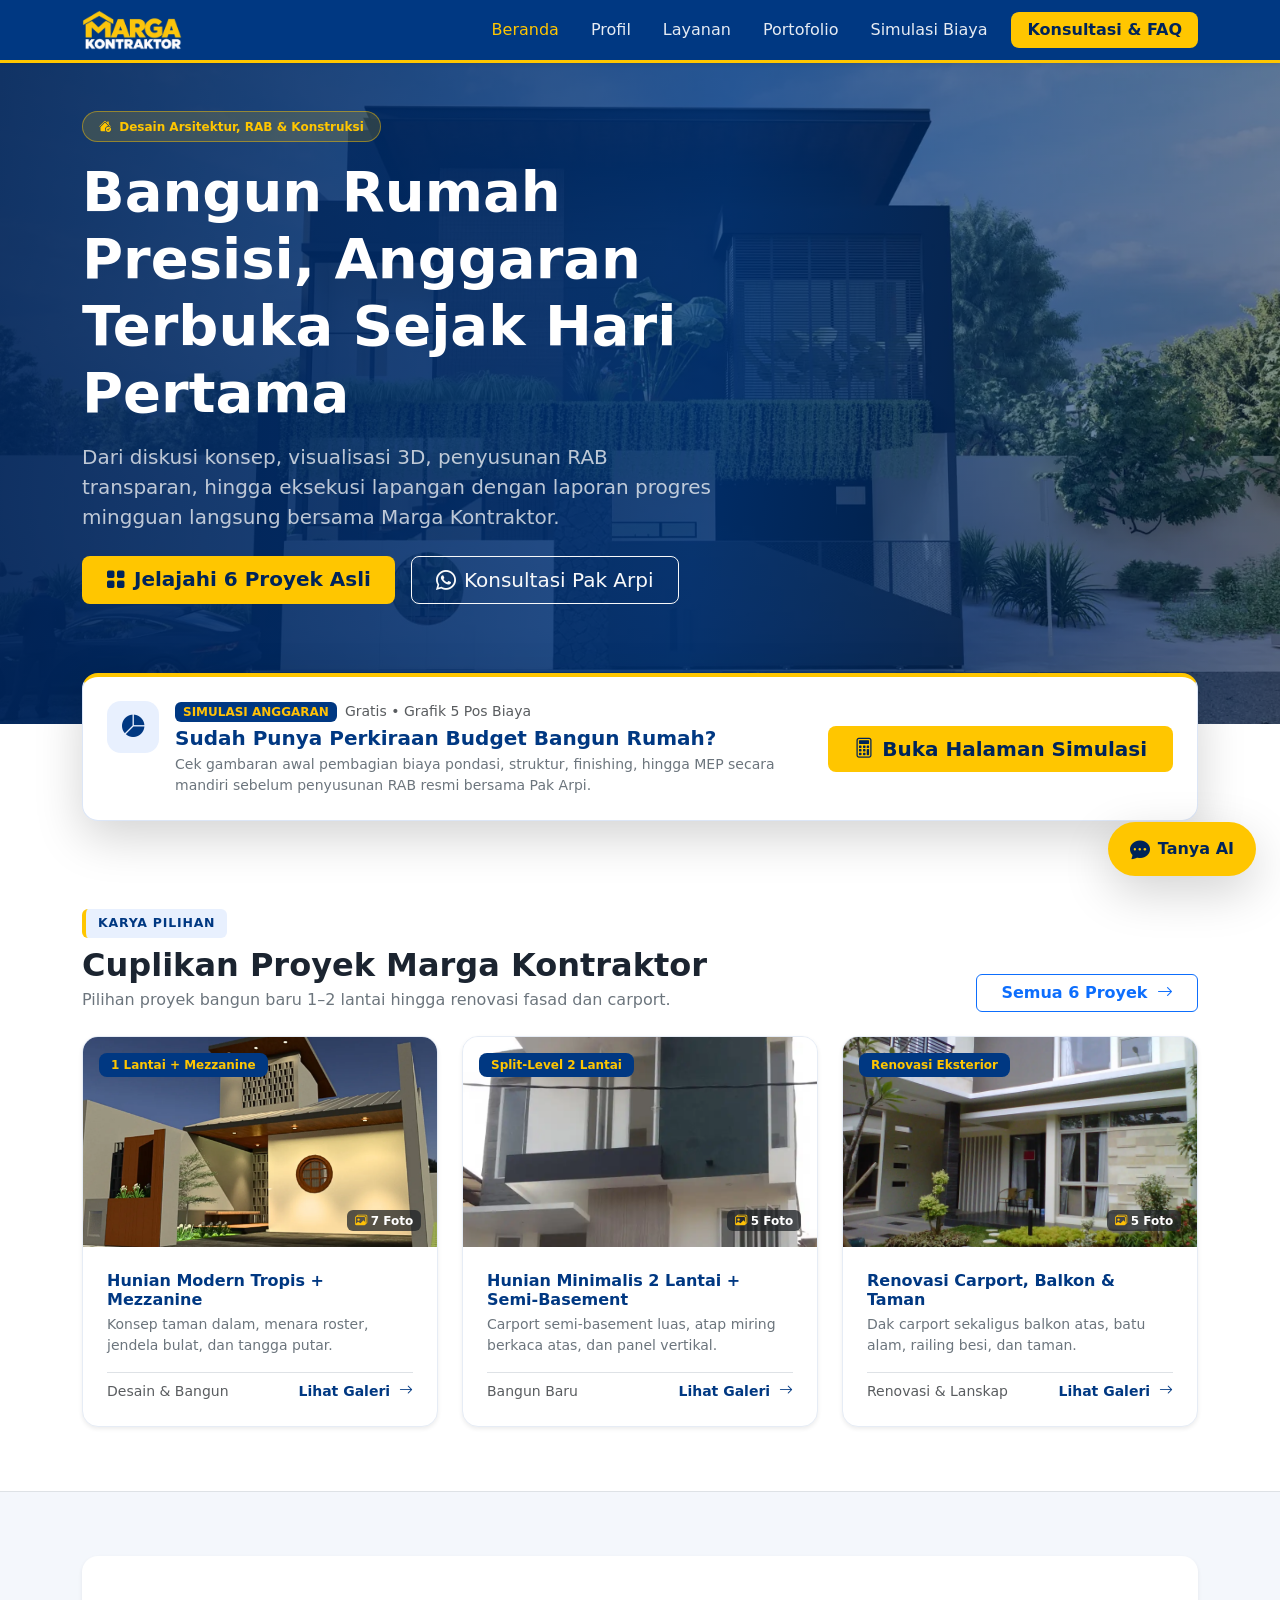
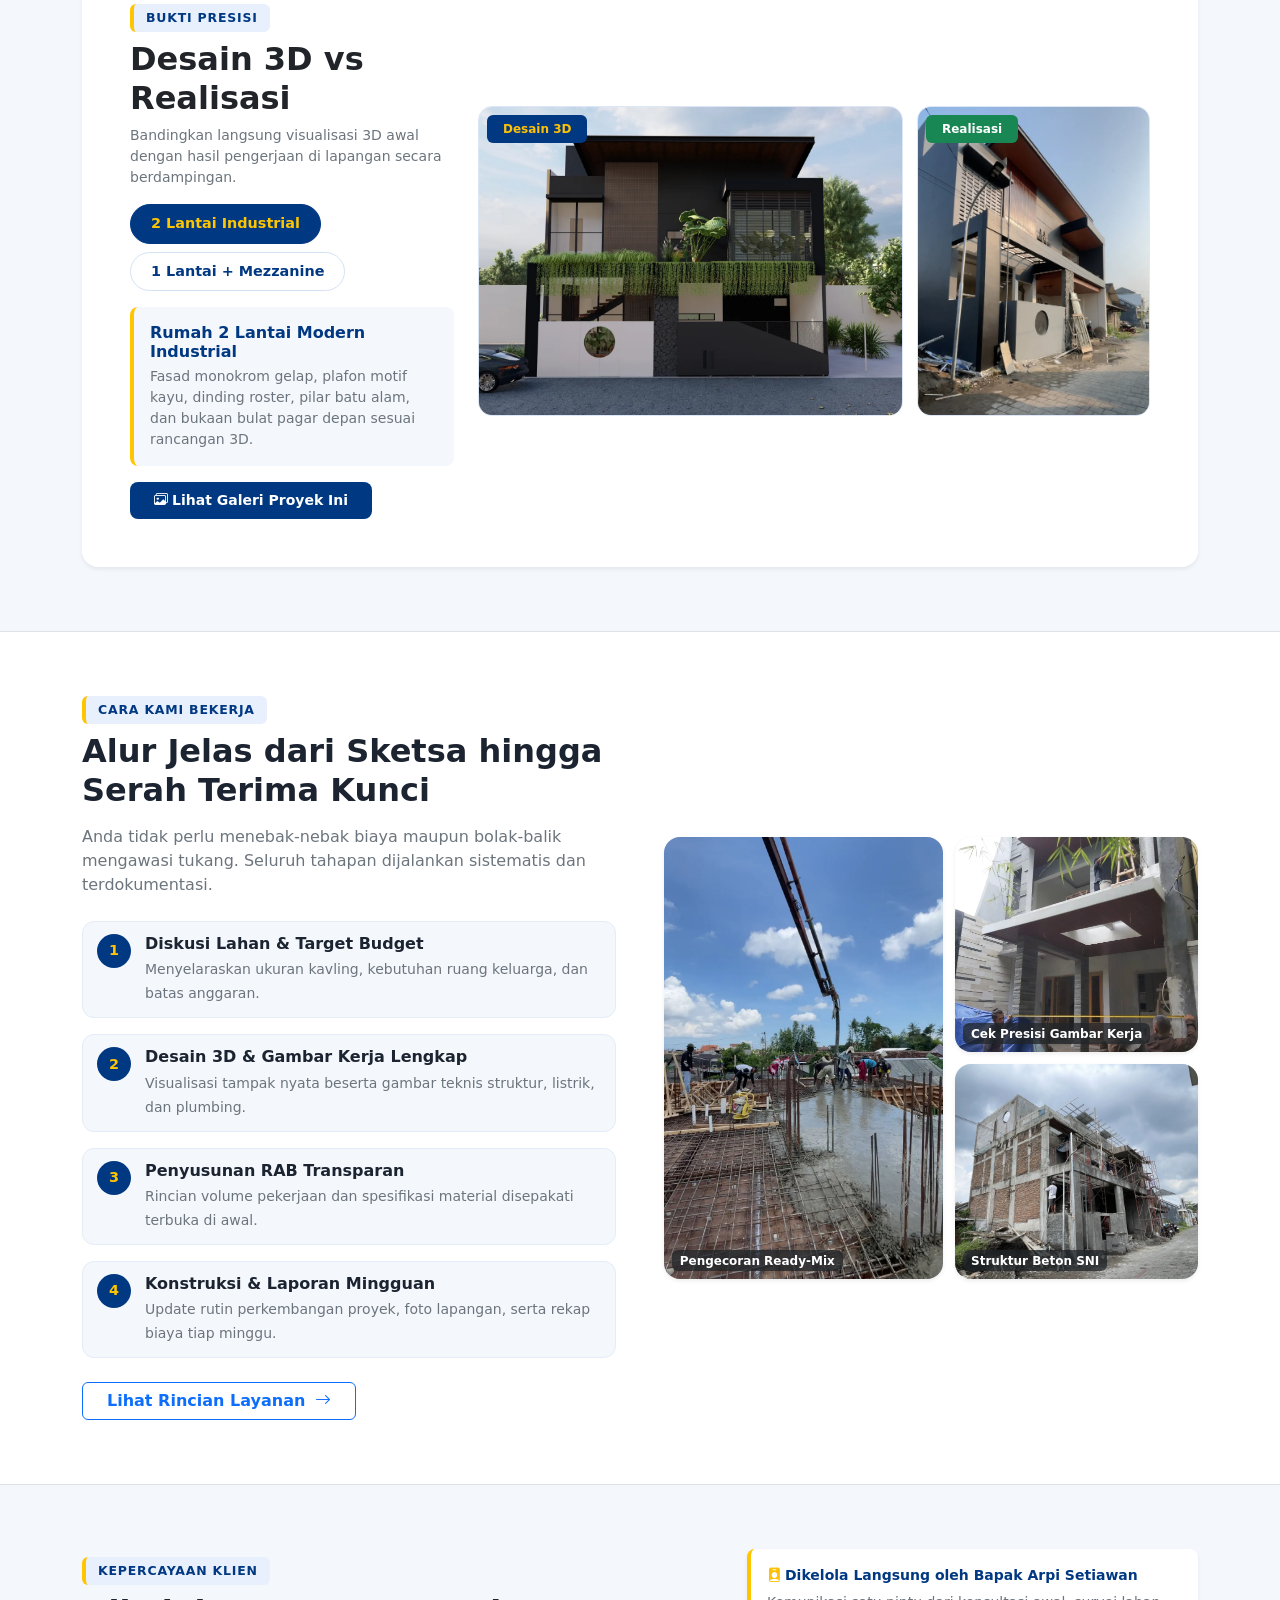
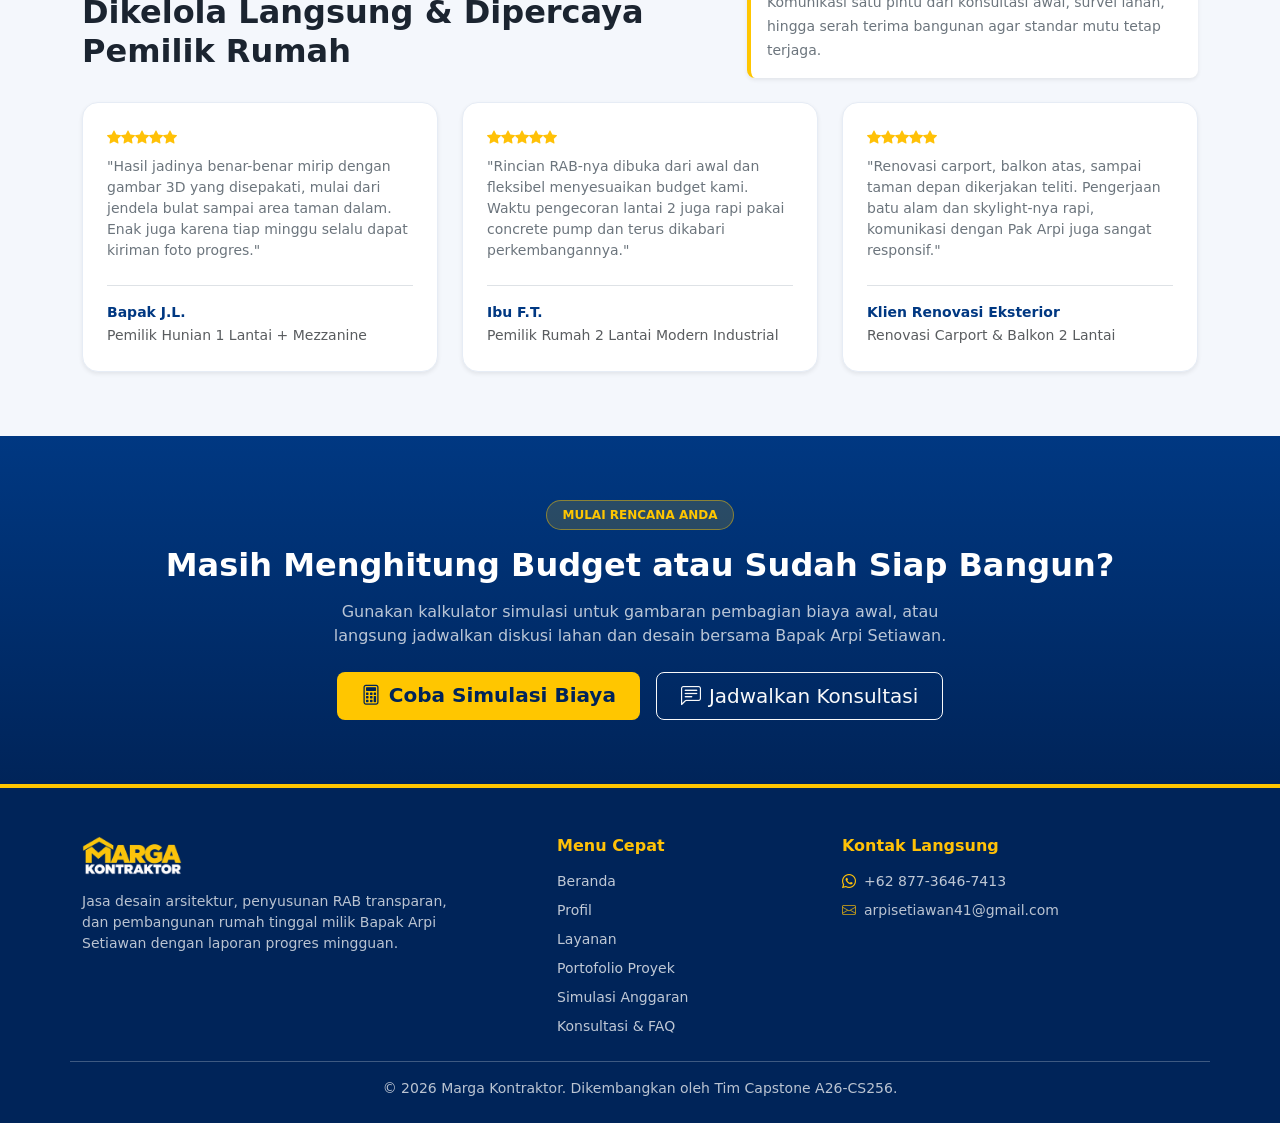
==== commit 9030b4ea: "Merge origin/main dengan perubahan terbaru" ====
--- a/index.html
+++ b/index.html
@@ -4,725 +4,439 @@
     <meta charset="UTF-8" />
     <meta name="viewport" content="width=device-width, initial-scale=1.0" />
     <title>Beranda — Marga Kontraktor</title>
-    <link rel="icon" type="image/png" href="static/img/Favicon.png" />
-    <link
-      href="https://cdn.jsdelivr.net/npm/bootstrap@5.3.3/dist/css/bootstrap.min.css"
-      rel="stylesheet"
-    />
-    <link
-      href="https://cdn.jsdelivr.net/npm/bootstrap-icons@1.11.3/font/bootstrap-icons.min.css"
-      rel="stylesheet"
-    />
-    <link
-      rel="preload"
-      as="image"
-      href="static/img/proyek-2/3d-fasad.webp"
-      type="image/webp"
-      fetchpriority="high"
-    />
+    <link rel="icon" type="image/png" href="static/img/LOGO.PNG" />
+    <link href="https://cdn.jsdelivr.net/npm/bootstrap@5.3.3/dist/css/bootstrap.min.css" rel="stylesheet" />
+    <link href="https://cdn.jsdelivr.net/npm/bootstrap-icons@1.11.3/font/bootstrap-icons.min.css" rel="stylesheet" />
+    <link rel="preload" as="image" href="static/img/proyek-2/3d-fasad.webp" type="image/webp" fetchpriority="high" />
     <link rel="stylesheet" href="static/css/style.css" />
   </head>
   <body>
-    <!-- Navbar otomatis diisi oleh layout.js -->
+
     <div id="site-header"></div>
 
     <main>
-      <!-- 1. Hero Section dengan Visual Proyek Asli -->
-      <section class="hero-section text-white d-flex align-items-center">
-        <div class="container py-5">
-          <div class="row align-items-center g-4 g-lg-5">
-            <div class="col-lg-6">
-              <span class="badge badge-brand mb-3 px-3 py-2 fw-semibold">
-                <i class="bi bi-house-check-fill me-1"></i> Jasa Desain &amp;
-                Konstruksi Rumah
-              </span>
-              <h1 class="display-5 fw-bold mb-3">
-                Wujudkan Rumah Impian Sesuai Kebutuhan &amp; Anggaran Anda
-              </h1>
-              <p class="lead text-light opacity-75 mb-4">
-                Layanan terpadu mulai dari konsultasi konsep desain, gambar
-                teknis, penyusunan RAB transparan, hingga pembangunan rumah
-                tinggal dengan laporan progres mingguan.
-              </p>
-
-              <div class="d-flex flex-wrap gap-3 mb-4">
-                <a
-                  href="simulasi.html"
-                  class="btn btn-brand-yellow btn-lg fw-bold px-4"
-                >
-                  <i class="bi bi-calculator me-2"></i>Coba Simulasi Anggaran
+      <!-- 1. Hero Full-Bleed -->
+      <section class="hero-editorial text-white d-flex align-items-center">
+        <div class="hero-editorial-overlay"></div>
+        <div class="container position-relative z-2 py-5">
+          <div class="hero-editorial-content">
+            <span class="badge badge-brand mb-3 px-3 py-2 fw-semibold">
+              <i class="bi bi-house-check-fill me-1"></i> Desain Arsitektur, RAB &amp; Konstruksi
+            </span>
+            <h1 class="display-4 fw-bold mb-3">
+              Bangun Rumah Presisi, Anggaran Terbuka Sejak Hari Pertama
+            </h1>
+            <p class="lead text-light opacity-75 mb-4">
+              Dari diskusi konsep, visualisasi 3D, penyusunan RAB transparan, hingga eksekusi lapangan dengan laporan progres mingguan langsung bersama Marga Kontraktor.
+            </p>
+            <div class="d-flex flex-wrap gap-3">
+              <a href="portofolio.html" class="btn btn-brand-yellow btn-lg fw-bold px-4">
+                <i class="bi bi-grid-fill me-2"></i>Jelajahi 6 Proyek Asli
+              </a>
+              <a href="https://wa.me/6287736467413?text=Halo%20Pak%20Arpi%2C%20saya%20ingin%20konsultasi%20rencana%20pembangunan%20rumah." target="_blank" class="btn btn-outline-light btn-lg px-4">
+                <i class="bi bi-whatsapp me-2"></i>Konsultasi Pak Arpi
+              </a>
+            </div>
+          </div>
+        </div>
+      </section>
+
+      <!-- Bar Informasi Pengarah ke Halaman Simulasi Anggaran -->
+      <section class="simulasi-callout-section">
+        <div class="container">
+          <div class="simulasi-callout-bar bg-white shadow-lg rounded-4 p-4">
+            <div class="row align-items-center g-3">
+              <div class="col-lg-8">
+                <div class="d-flex align-items-start gap-3">
+                  <div class="callout-icon flex-shrink-0">
+                    <i class="bi bi-pie-chart-fill"></i>
+                  </div>
+                  <div>
+                    <div class="d-flex flex-wrap align-items-center gap-2 mb-1">
+                      <span class="badge bg-biru text-warning px-2 py-1">SIMULASI ANGGARAN</span>
+                      <small class="text-muted fw-medium">Gratis • Grafik 5 Pos Biaya</small>
+                    </div>
+                    <h5 class="fw-bold text-biru mb-1">Sudah Punya Perkiraan Budget Bangun Rumah?</h5>
+                    <p class="text-secondary small mb-0">
+                      Cek gambaran awal pembagian biaya pondasi, struktur, finishing, hingga MEP secara mandiri sebelum penyusunan RAB resmi bersama Pak Arpi.
+                    </p>
+                  </div>
+                </div>
+              </div>
+              <div class="col-lg-4">
+                <a href="simulasi.html" class="btn btn-brand-yellow btn-lg fw-bold px-4 w-100">
+                  <i class="bi bi-calculator me-2"></i>Buka Halaman Simulasi
                 </a>
-                <a
-                  href="portofolio.html"
-                  class="btn btn-outline-light btn-lg px-4"
-                >
-                  Lihat Portofolio
-                </a>
-              </div>
-
-              <div
-                class="d-flex flex-wrap gap-3 pt-2 border-top border-light border-opacity-25 small"
-              >
-                <div>
-                  <i class="bi bi-check-circle-fill text-warning me-1"></i>Cocok
-                  untuk tanah kavling
-                </div>
-                <div>
-                  <i class="bi bi-check-circle-fill text-warning me-1"></i>RAB
-                  Transparan
-                </div>
-                <div>
-                  <i class="bi bi-check-circle-fill text-warning me-1"></i
-                  >Laporan Mingguan
-                </div>
-              </div>
-            </div>
-
-            <div class="col-lg-6">
-              <div class="hero-visual-wrap">
-                <div class="hero-visual-frame shadow-lg">
-                  <img
-                    src="static/img/proyek-2/3d-fasad.webp"
-                    width="1600"
-                    height="900"
-                    loading="eager"
-                    fetchpriority="high"
-                    decoding="async"
-                    alt="Desain Hunian 2 Lantai Marga Kontraktor"
-                  />
-                  <span
-                    class="badge bg-biru text-warning position-absolute top-0 start-0 m-3 px-3 py-2 shadow-sm"
-                  >
-                    <i class="bi bi-building-check me-1"></i>Karya Marga
-                    Kontraktor
-                  </span>
-                </div>
-
-                <div class="hero-float-card shadow-lg">
-                  <div
-                    class="d-flex align-items-center justify-content-between gap-3 flex-wrap"
-                  >
-                    <div class="d-flex align-items-center gap-3">
-                      <div class="hero-mini-icon flex-shrink-0">
-                        <i class="bi bi-shield-check"></i>
-                      </div>
-                      <div>
-                        <div class="fw-bold text-warning small">
-                          Desain Presisi &amp; Biaya Terkendali
-                        </div>
-                        <small class="text-light opacity-75 d-block">
-                          Update progres kerja, foto lapangan, dan rincian biaya
-                          rutin tiap minggu.
-                        </small>
-                      </div>
-                    </div>
-                  </div>
-                </div>
-              </div>
-            </div>
-          </div>
-        </div>
-      </section>
-
-      <!-- 2. Trust Bar Keunggulan -->
-      <section class="trust-strip py-4">
-        <div class="container">
-          <div class="row g-3">
-            <div class="col-6 col-lg-3">
-              <div class="d-flex align-items-center gap-3">
-                <div class="trust-item-icon"><i class="bi bi-sliders"></i></div>
-                <div>
-                  <div class="fw-bold text-biru small">Sesuai Budget</div>
-                  <small class="text-secondary d-none d-sm-block"
-                    >Konsep fleksibel ikuti dana</small
-                  >
-                </div>
-              </div>
-            </div>
-            <div class="col-6 col-lg-3">
-              <div class="d-flex align-items-center gap-3">
-                <div class="trust-item-icon">
-                  <i class="bi bi-file-earmark-spreadsheet"></i>
-                </div>
-                <div>
-                  <div class="fw-bold text-biru small">RAB Transparan</div>
-                  <small class="text-secondary d-none d-sm-block"
-                    >Rincian terbuka sejak awal</small
-                  >
-                </div>
-              </div>
-            </div>
-            <div class="col-6 col-lg-3">
-              <div class="d-flex align-items-center gap-3">
-                <div class="trust-item-icon"><i class="bi bi-camera"></i></div>
-                <div>
-                  <div class="fw-bold text-biru small">Laporan Mingguan</div>
-                  <small class="text-secondary d-none d-sm-block"
-                    >Dokumentasi rutin lapangan</small
-                  >
-                </div>
-              </div>
-            </div>
-            <div class="col-6 col-lg-3">
-              <div class="d-flex align-items-center gap-3">
-                <div class="trust-item-icon"><i class="bi bi-rulers"></i></div>
-                <div>
-                  <div class="fw-bold text-biru small">Gambar Lengkap</div>
-                  <small class="text-secondary d-none d-sm-block"
-                    >3D, arsitektur &amp; struktur</small
-                  >
-                </div>
-              </div>
-            </div>
-          </div>
-        </div>
-      </section>
-
-      <!-- 3. Bukti Nyata: Interactive Before-After Slider -->
+              </div>
+            </div>
+          </div>
+        </div>
+      </section>
+
+      <!-- 2. Karya Pilihan (Grid 3 Kolom Proporsional) -->
       <section class="py-5 bg-white">
         <div class="container py-lg-3">
-          <div class="text-center mx-auto mb-4" style="max-width: 680px">
-            <span class="section-tag">BUKTI KUALITAS</span>
-            <h2 class="fw-bold mt-2 mb-2">
-              Dari Desain 3D Hingga Realisasi Lapangan
-            </h2>
-            <p class="text-secondary mb-0">
-              Geser tombol kuning ke kiri atau kanan untuk membandingkan
-              langsung gambar 3D dengan hasil pembangunan di lapangan.
-            </p>
+          <div class="d-flex flex-wrap justify-content-between align-items-end gap-3 mb-4">
+            <div>
+              <span class="section-tag">KARYA PILIHAN</span>
+              <h2 class="fw-bold mt-2 mb-1">Cuplikan Proyek Marga Kontraktor</h2>
+              <p class="text-secondary mb-0">Pilihan proyek bangun baru 1–2 lantai hingga renovasi fasad dan carport.</p>
+            </div>
+            <a href="portofolio.html" class="btn btn-outline-primary fw-semibold px-4">
+              Semua 6 Proyek <i class="bi bi-arrow-right ms-1"></i>
+            </a>
           </div>
 
           <div class="row g-4">
-            <!-- Perbandingan 1: Proyek 1 -->
-            <div class="col-lg-6">
-              <div
-                class="card border-0 shadow-sm rounded-4 p-3 h-100 bg-surface"
-              >
-                <div class="ba-slider">
-                  <img
-                    src="static/img/proyek-1/finishing-fasad.webp"
-                    width="900"
-                    height="1600"
-                    alt="Realisasi Fasad Hunian Modern Tropis"
-                    class="obj-pos-35"
-                    loading="lazy"
-                  />
+            <!-- Proyek 1 -->
+            <div class="col-md-6 col-lg-4">
+              <a href="portofolio.html?proyek=proyek-1" class="card portfolio-card h-100 border-0 shadow-sm rounded-4 overflow-hidden text-decoration-none text-dark">
+                <div class="portfolio-img-wrap">
                   <img
                     src="static/img/proyek-1/3d-fasad.webp"
                     width="1600"
                     height="800"
-                    alt="Desain 3D Fasad Hunian Modern Tropis"
-                    class="ba-before"
-                    loading="lazy"
-                  />
-                  <span class="badge bg-biru text-warning ba-badge start-0 ms-3"
-                    >Desain 3D</span
-                  >
-                  <span class="badge bg-success ba-badge end-0 me-3"
-                    >Realisasi</span
-                  >
-                  <div class="ba-line"></div>
-                  <div class="ba-handle">
-                    <i class="bi bi-arrows-expand-vertical"></i>
-                  </div>
-                  <input
-                    type="range"
-                    min="0"
-                    max="100"
-                    value="50"
-                    class="ba-range"
-                    aria-label="Geser perbandingan Desain 3D dan Realisasi Proyek 1"
-                  />
-                </div>
-
-                <div
-                  class="pt-3 px-1 d-flex justify-content-between align-items-start gap-2"
-                >
-                  <div>
-                    <h6 class="fw-bold text-biru mb-1">
-                      Hunian 1 Lantai + Mezzanine (Modern Tropis)
-                    </h6>
-                    <small class="text-secondary">
-                      Detail menara roster, plafon motif kayu dengan pencahayaan
-                      <em>warm white</em>, hingga jendela bulat terealisasi
-                      presisi.
-                    </small>
-                  </div>
-                  <a
-                    href="portofolio.html?proyek=proyek-1"
-                    class="btn btn-sm btn-outline-primary flex-shrink-0 mt-1"
-                  >
-                    Galeri
-                  </a>
-                </div>
-              </div>
-            </div>
-
-            <!-- Perbandingan 2: Proyek 2 -->
-            <div class="col-lg-6">
-              <div
-                class="card border-0 shadow-sm rounded-4 p-3 h-100 bg-surface"
-              >
-                <div class="ba-slider">
-                  <img
-                    src="static/img/proyek-2/finishing-fasad.webp"
-                    width="1144"
+                    onerror="this.onerror=null;this.src='static/img/placeholder.svg';"
+                    class="card-img-top portfolio-img trim-edge"
+                    alt="Hunian Modern Tropis 1 Lantai dan Mezzanine"
+                    loading="lazy"
+                  />
+                  <span class="badge portfolio-badge position-absolute top-0 start-0 m-3">1 Lantai + Mezzanine</span>
+                  <span class="badge bg-dark bg-opacity-75 position-absolute bottom-0 end-0 m-3">
+                    <i class="bi bi-images text-warning me-1"></i>7 Foto
+                  </span>
+                </div>
+                <div class="card-body p-3 p-lg-4 d-flex flex-column">
+                  <h6 class="fw-bold text-biru mb-1">Hunian Modern Tropis + Mezzanine</h6>
+                  <p class="text-secondary small mb-3">
+                    Konsep taman dalam, menara roster, jendela bulat, dan tangga putar.
+                  </p>
+                  <div class="mt-auto pt-2 border-top d-flex justify-content-between align-items-center small">
+                    <span class="text-muted">Desain &amp; Bangun</span>
+                    <span class="fw-semibold text-biru">Lihat Galeri <i class="bi bi-arrow-right ms-1"></i></span>
+                  </div>
+                </div>
+              </a>
+            </div>
+
+            <!-- Proyek 4 -->
+            <div class="col-md-6 col-lg-4">
+              <a href="portofolio.html?proyek=proyek-4" class="card portfolio-card h-100 border-0 shadow-sm rounded-4 overflow-hidden text-decoration-none text-dark">
+                <div class="portfolio-img-wrap">
+                  <img
+                    src="static/img/proyek-4/finishing-fasad.webp"
+                    width="900"
                     height="1600"
-                    alt="Realisasi Rumah 2 Lantai Modern Industrial"
-                    class="obj-pos-45"
-                    loading="lazy"
-                  />
-                  <img
-                    src="static/img/proyek-2/3d-fasad.webp"
+                    onerror="this.onerror=null;this.src='static/img/placeholder.svg';"
+                    class="card-img-top portfolio-img obj-pos-20"
+                    alt="Hunian Minimalis 2 Lantai dan Semi-Basement"
+                    loading="lazy"
+                  />
+                  <span class="badge portfolio-badge position-absolute top-0 start-0 m-3">Split-Level 2 Lantai</span>
+                  <span class="badge bg-dark bg-opacity-75 position-absolute bottom-0 end-0 m-3">
+                    <i class="bi bi-images text-warning me-1"></i>5 Foto
+                  </span>
+                </div>
+                <div class="card-body p-3 p-lg-4 d-flex flex-column">
+                  <h6 class="fw-bold text-biru mb-1">Hunian Minimalis 2 Lantai + Semi-Basement</h6>
+                  <p class="text-secondary small mb-3">
+                    Carport semi-basement luas, atap miring berkaca atas, dan panel vertikal.
+                  </p>
+                  <div class="mt-auto pt-2 border-top d-flex justify-content-between align-items-center small">
+                    <span class="text-muted">Bangun Baru</span>
+                    <span class="fw-semibold text-biru">Lihat Galeri <i class="bi bi-arrow-right ms-1"></i></span>
+                  </div>
+                </div>
+              </a>
+            </div>
+
+            <!-- Proyek 3 -->
+            <div class="col-md-6 col-lg-4">
+              <a href="portofolio.html?proyek=proyek-3" class="card portfolio-card h-100 border-0 shadow-sm rounded-4 overflow-hidden text-decoration-none text-dark">
+                <div class="portfolio-img-wrap">
+                  <img
+                    src="static/img/proyek-3/hasil-utama.webp"
                     width="1600"
-                    height="900"
-                    alt="Desain 3D Rumah 2 Lantai Modern Industrial"
-                    class="ba-before"
-                    loading="lazy"
-                  />
-                  <span class="badge bg-biru text-warning ba-badge start-0 ms-3"
-                    >Desain 3D</span
-                  >
-                  <span class="badge bg-success ba-badge end-0 me-3"
-                    >Realisasi</span
-                  >
-                  <div class="ba-line"></div>
-                  <div class="ba-handle">
-                    <i class="bi bi-arrows-expand-vertical"></i>
-                  </div>
-                  <input
-                    type="range"
-                    min="0"
-                    max="100"
-                    value="50"
-                    class="ba-range"
-                    aria-label="Geser perbandingan Desain 3D dan Realisasi Proyek 2"
-                  />
-                </div>
-
-                <div
-                  class="pt-3 px-1 d-flex justify-content-between align-items-start gap-2"
-                >
-                  <div>
-                    <h6 class="fw-bold text-biru mb-1">
-                      Rumah 2 Lantai Modern Industrial
-                    </h6>
-                    <small class="text-secondary">
-                      Fasad monokrom gelap, plafon kayu, dinding roster, pilar
-                      batu alam, dan bukaan bulat pada pagar depan sesuai gambar
-                      3D.
-                    </small>
-                  </div>
-                  <a
-                    href="portofolio.html?proyek=proyek-2"
-                    class="btn btn-sm btn-outline-primary flex-shrink-0 mt-1"
-                  >
-                    Galeri
-                  </a>
-                </div>
-              </div>
-            </div>
-          </div>
-        </div>
-      </section>
-
-      <!-- 4. Split Layout: Transparansi Progres Lapangan -->
-      <section class="py-5 bg-surface">
+                    height="1200"
+                    onerror="this.onerror=null;this.src='static/img/placeholder.svg';"
+                    class="card-img-top portfolio-img"
+                    alt="Renovasi Carport, Balkon dan Taman 2 Lantai"
+                    loading="lazy"
+                  />
+                  <span class="badge portfolio-badge position-absolute top-0 start-0 m-3">Renovasi Eksterior</span>
+                  <span class="badge bg-dark bg-opacity-75 position-absolute bottom-0 end-0 m-3">
+                    <i class="bi bi-images text-warning me-1"></i>5 Foto
+                  </span>
+                </div>
+                <div class="card-body p-3 p-lg-4 d-flex flex-column">
+                  <h6 class="fw-bold text-biru mb-1">Renovasi Carport, Balkon &amp; Taman</h6>
+                  <p class="text-secondary small mb-3">
+                    Dak carport sekaligus balkon atas, batu alam, railing besi, dan taman.
+                  </p>
+                  <div class="mt-auto pt-2 border-top d-flex justify-content-between align-items-center small">
+                    <span class="text-muted">Renovasi &amp; Lanskap</span>
+                    <span class="fw-semibold text-biru">Lihat Galeri <i class="bi bi-arrow-right ms-1"></i></span>
+                  </div>
+                </div>
+              </a>
+            </div>
+          </div>
+        </div>
+      </section>
+
+      <!-- 3. Bukti Presisi: Perbandingan Berdampingan Penuh Tanpa Letterbox -->
+      <section class="py-5 bg-surface border-top border-bottom">
+        <div class="container py-lg-3">
+          <div class="card border-0 shadow-sm rounded-4 p-4 p-lg-5 bg-white">
+            <div class="row align-items-center g-4">
+              <!-- Kiri: Keterangan & Tab Proyek -->
+              <div class="col-lg-4">
+                <span class="section-tag">BUKTI PRESISI</span>
+                <h2 class="fw-bold mt-2 mb-2">Desain 3D vs Realisasi</h2>
+                <p class="text-secondary small mb-3">
+                  Bandingkan langsung visualisasi 3D awal dengan hasil pengerjaan di lapangan secara berdampingan.
+                </p>
+
+                <div class="d-flex flex-wrap gap-2 mb-3" role="tablist" aria-label="Pilih proyek perbandingan">
+                  <button type="button" class="btn btn-filter active btn-compare-tab" data-compare-target="proyek-2">
+                    2 Lantai Industrial
+                  </button>
+                  <button type="button" class="btn btn-filter btn-compare-tab" data-compare-target="proyek-1">
+                    1 Lantai + Mezzanine
+                  </button>
+                </div>
+
+                <div class="highlight-box p-3 rounded-3 mb-3">
+                  <h6 id="compareTitle" class="fw-bold text-biru mb-1">Rumah 2 Lantai Modern Industrial</h6>
+                  <p id="compareDesc" class="text-secondary small mb-0">
+                    Fasad monokrom gelap, plafon motif kayu, dinding roster, pilar batu alam, dan bukaan bulat pagar depan sesuai rancangan 3D.
+                  </p>
+                </div>
+
+                <a id="compareLink" href="portofolio.html?proyek=proyek-2" class="btn btn-brand-blue btn-sm fw-semibold px-4 py-2">
+                  <i class="bi bi-images me-1"></i>Lihat Galeri Proyek Ini
+                </a>
+              </div>
+
+              <!-- Kanan: 2 Bingkai Proporsional (Kiri Landscape 3D, Kanan Portrait Realisasi) -->
+              <div class="col-lg-8">
+                <div class="compare-pair">
+                  <div class="compare-frame compare-frame-3d">
+                    <img
+                      id="compareBeforeImg"
+                      src="static/img/proyek-2/3d-fasad.webp"
+                      onerror="this.onerror=null;this.src='static/img/placeholder.svg';"
+                      alt="Desain 3D Proyek"
+                      loading="lazy"
+                    />
+                    <span class="badge bg-biru text-warning position-absolute top-0 start-0 m-2 px-3 py-2">Desain 3D</span>
+                  </div>
+
+                  <div class="compare-frame compare-frame-real">
+                    <img
+                      id="compareAfterImg"
+                      src="static/img/proyek-2/finishing-fasad.webp"
+                      onerror="this.onerror=null;this.src='static/img/placeholder.svg';"
+                      alt="Realisasi Lapangan Proyek"
+                      loading="lazy"
+                    />
+                    <span class="badge bg-success position-absolute top-0 start-0 m-2 px-3 py-2">Realisasi</span>
+                  </div>
+                </div>
+              </div>
+            </div>
+          </div>
+        </div>
+      </section>
+
+      <!-- 4. Cara Kami Bekerja + Kolase Bukti Lapangan -->
+      <section class="py-5 bg-white">
         <div class="container py-lg-3">
           <div class="row align-items-center g-4 g-lg-5">
             <div class="col-lg-6">
-              <div class="row g-3">
-                <div class="col-6">
-                  <div class="field-photo-box shadow-sm">
-                    <img
-                      src="static/img/proyek-2/progres-pengecoran.webp"
-                      width="902"
-                      height="1600"
-                      alt="Proses Pengecoran Dak Beton Lantai 2"
-                      loading="lazy"
-                    />
-                    <span
-                      class="badge bg-dark bg-opacity-75 position-absolute bottom-0 start-0 m-2"
-                    >
-                      Pengecoran Ready-Mix
-                    </span>
-                  </div>
-                </div>
-                <div class="col-6">
-                  <div class="field-photo-box shadow-sm mt-sm-4">
-                    <img
-                      src="static/img/proyek-2/progres-struktur.webp"
-                      width="1600"
-                      height="1200"
-                      alt="Pekerjaan Struktur Beton dan Dinding Bata"
-                      loading="lazy"
-                    />
-                    <span
-                      class="badge bg-dark bg-opacity-75 position-absolute bottom-0 start-0 m-2"
-                    >
-                      Struktur Beton SNI
-                    </span>
-                  </div>
-                </div>
-              </div>
+              <span class="section-tag">CARA KAMI BEKERJA</span>
+              <h2 class="fw-bold mt-2 mb-3">Alur Jelas dari Sketsa hingga Serah Terima Kunci</h2>
+              <p class="text-secondary mb-4">
+                Anda tidak perlu menebak-nebak biaya maupun bolak-balik mengawasi tukang. Seluruh tahapan dijalankan sistematis dan terdokumentasi.
+              </p>
+
+              <div class="d-flex flex-column gap-3 mb-4">
+                <div class="process-step">
+                  <div class="step-number">1</div>
+                  <div>
+                    <h6 class="fw-bold mb-1">Diskusi Lahan &amp; Target Budget</h6>
+                    <small class="text-secondary">Menyelaraskan ukuran kavling, kebutuhan ruang keluarga, dan batas anggaran.</small>
+                  </div>
+                </div>
+                <div class="process-step">
+                  <div class="step-number">2</div>
+                  <div>
+                    <h6 class="fw-bold mb-1">Desain 3D &amp; Gambar Kerja Lengkap</h6>
+                    <small class="text-secondary">Visualisasi tampak nyata beserta gambar teknis struktur, listrik, dan plumbing.</small>
+                  </div>
+                </div>
+                <div class="process-step">
+                  <div class="step-number">3</div>
+                  <div>
+                    <h6 class="fw-bold mb-1">Penyusunan RAB Transparan</h6>
+                    <small class="text-secondary">Rincian volume pekerjaan dan spesifikasi material disepakati terbuka di awal.</small>
+                  </div>
+                </div>
+                <div class="process-step">
+                  <div class="step-number">4</div>
+                  <div>
+                    <h6 class="fw-bold mb-1">Konstruksi &amp; Laporan Mingguan</h6>
+                    <small class="text-secondary">Update rutin perkembangan proyek, foto lapangan, serta rekap biaya tiap minggu.</small>
+                  </div>
+                </div>
+              </div>
+
+              <a href="layanan.html" class="btn btn-outline-primary fw-semibold px-4">
+                Lihat Rincian Layanan <i class="bi bi-arrow-right ms-1"></i>
+              </a>
             </div>
 
             <div class="col-lg-6">
-              <span class="section-tag">TRANSPARANSI PROYEK</span>
-              <h2 class="fw-bold mt-2 mb-3">
-                Pantau Pembangunan Tanpa Harus Datang Setiap Hari
-              </h2>
-              <p class="text-secondary mb-4">
-                Setiap tahapan pekerjaan—mulai dari galian pondasi, pembesian,
-                pengecoran, hingga finishing—dilaporkan secara berkala agar Anda
-                tenang memantau kualitas bangunan dan penggunaan dana.
-              </p>
-
-              <div class="d-flex flex-column gap-3 mb-4">
-                <div class="d-flex align-items-start gap-3">
-                  <i class="bi bi-check-circle-fill text-biru fs-5"></i>
-                  <div>
-                    <div class="fw-bold small">
-                      Dokumentasi Progres &amp; Foto Mingguan
-                    </div>
-                    <small class="text-secondary"
-                      >Update rutin perkembangan lapangan dikirim langsung
-                      setiap minggu.</small
-                    >
-                  </div>
-                </div>
-                <div class="d-flex align-items-start gap-3">
-                  <i class="bi bi-check-circle-fill text-biru fs-5"></i>
-                  <div>
-                    <div class="fw-bold small">
-                      Rekapitulasi Biaya Sesuai RAB
-                    </div>
-                    <small class="text-secondary"
-                      >Penggunaan material dan anggaran tercatat rapi sesuai
-                      kesepakatan awal.</small
-                    >
-                  </div>
-                </div>
-                <div class="d-flex align-items-start gap-3">
-                  <i class="bi bi-check-circle-fill text-biru fs-5"></i>
-                  <div>
-                    <div class="fw-bold small">
-                      Pengawasan Langsung Tim Teknis
-                    </div>
-                    <small class="text-secondary"
-                      >Memastikan dimensi ruangan dan detail struktur mengikuti
-                      gambar kerja.</small
-                    >
-                  </div>
-                </div>
-              </div>
-
-              <a
-                href="layanan.html"
-                class="btn btn-brand-blue fw-semibold px-4"
-              >
-                Pelajari Alur Kerja Kami <i class="bi bi-arrow-right ms-1"></i>
-              </a>
-            </div>
-          </div>
-        </div>
-      </section>
-
-      <!-- 5. Ringkasan Layanan -->
-      <section class="py-5 bg-white">
+              <div class="field-collage">
+                <div class="field-collage-item field-collage-tall shadow-sm">
+                  <img
+                    src="static/img/proyek-2/progres-pengecoran.webp"
+                    width="902"
+                    height="1600"
+                    onerror="this.onerror=null;this.src='static/img/placeholder.svg';"
+                    alt="Pengecoran Dak Beton Menggunakan Ready-Mix"
+                    loading="lazy"
+                  />
+                  <span class="badge bg-dark bg-opacity-75 position-absolute bottom-0 start-0 m-2">
+                    Pengecoran Ready-Mix
+                  </span>
+                </div>
+                <div class="field-collage-item shadow-sm">
+                  <img
+                    src="static/img/proyek-5/progres-pengukuran.webp"
+                    width="900"
+                    height="1600"
+                    onerror="this.onerror=null;this.src='static/img/placeholder.svg';"
+                    alt="Pengukuran Lapangan Sesuai Gambar Kerja"
+                    class="obj-pos-35"
+                    loading="lazy"
+                  />
+                  <span class="badge bg-dark bg-opacity-75 position-absolute bottom-0 start-0 m-2">
+                    Cek Presisi Gambar Kerja
+                  </span>
+                </div>
+                <div class="field-collage-item shadow-sm">
+                  <img
+                    src="static/img/proyek-2/progres-struktur.webp"
+                    width="1600"
+                    height="1200"
+                    onerror="this.onerror=null;this.src='static/img/placeholder.svg';"
+                    alt="Pekerjaan Struktur Beton Bertulang SNI"
+                    loading="lazy"
+                  />
+                  <span class="badge bg-dark bg-opacity-75 position-absolute bottom-0 start-0 m-2">
+                    Struktur Beton SNI
+                  </span>
+                </div>
+              </div>
+            </div>
+          </div>
+        </div>
+      </section>
+
+      <!-- 5. Kepercayaan & Pengalaman Klien -->
+      <section class="py-5 bg-surface border-top">
         <div class="container py-lg-3">
-          <div
-            class="d-flex flex-wrap justify-content-between align-items-end gap-3 mb-4"
-          >
-            <div>
-              <span class="section-tag">LAYANAN UTAMA</span>
-              <h2 class="fw-bold mt-2 mb-0">
-                Solusi Lengkap dari Desain hingga Bangun
-              </h2>
-            </div>
-            <a
-              href="layanan.html"
-              class="btn btn-outline-primary fw-semibold px-4"
-            >
-              Lihat Detail Layanan <i class="bi bi-arrow-right ms-1"></i>
-            </a>
+          <div class="row align-items-center g-4 mb-4">
+            <div class="col-lg-7">
+              <span class="section-tag">KEPERCAYAAN KLIEN</span>
+              <h2 class="fw-bold mt-2 mb-0">Dikelola Langsung &amp; Dipercaya Pemilik Rumah</h2>
+            </div>
+            <div class="col-lg-5">
+              <div class="highlight-box p-3 rounded-3 bg-white shadow-sm">
+                <div class="fw-bold text-biru small mb-1">
+                  <i class="bi bi-person-badge-fill text-warning me-1"></i>Dikelola Langsung oleh Bapak Arpi Setiawan
+                </div>
+                <small class="text-secondary">
+                  Komunikasi satu pintu dari konsultasi awal, survei lahan, hingga serah terima bangunan agar standar mutu tetap terjaga.
+                </small>
+              </div>
+            </div>
           </div>
 
           <div class="row g-4">
-            <div class="col-md-6 col-lg-3">
-              <div
-                class="card service-card h-100 border-0 shadow-sm rounded-4 p-3 bg-surface"
-              >
-                <div class="card-body">
-                  <div class="service-icon mb-3">
-                    <i class="bi bi-compass fs-4"></i>
-                  </div>
-                  <h5 class="fw-bold">Konsultasi Desain</h5>
-                  <p class="text-secondary small mb-0">
-                    Penentuan gaya rumah dan tata ruang yang selaras dengan
-                    anggaran.
-                  </p>
-                </div>
-              </div>
-            </div>
-            <div class="col-md-6 col-lg-3">
-              <div
-                class="card service-card h-100 border-0 shadow-sm rounded-4 p-3 bg-surface"
-              >
-                <div class="card-body">
-                  <div class="service-icon mb-3">
-                    <i class="bi bi-rulers fs-4"></i>
-                  </div>
-                  <h5 class="fw-bold">Gambar Teknis</h5>
-                  <p class="text-secondary small mb-0">
-                    Denah arsitektur, eksterior, dan gambar struktur yang
-                    presisi.
-                  </p>
-                </div>
-              </div>
-            </div>
-            <div class="col-md-6 col-lg-3">
-              <div
-                class="card service-card h-100 border-0 shadow-sm rounded-4 p-3 bg-surface"
-              >
-                <div class="card-body">
-                  <div class="service-icon mb-3">
-                    <i class="bi bi-calculator fs-4"></i>
-                  </div>
-                  <h5 class="fw-bold">Penyusunan RAB</h5>
-                  <p class="text-secondary small mb-0">
-                    Perhitungan rincian biaya transparan agar proyek terkendali.
-                  </p>
-                </div>
-              </div>
-            </div>
-            <div class="col-md-6 col-lg-3">
-              <div
-                class="card service-card h-100 border-0 shadow-sm rounded-4 p-3 bg-surface"
-              >
-                <div class="card-body">
-                  <div class="service-icon mb-3">
-                    <i class="bi bi-bricks fs-4"></i>
-                  </div>
-                  <h5 class="fw-bold">Pembangunan</h5>
-                  <p class="text-secondary small mb-0">
-                    Eksekusi konstruksi dengan laporan progres dan foto
-                    mingguan.
-                  </p>
-                </div>
-              </div>
-            </div>
-          </div>
-        </div>
-      </section>
-
-      <!-- 6. Cuplikan Portofolio -->
-      <section class="py-5 bg-surface">
-        <div class="container py-lg-3">
-          <div
-            class="d-flex flex-wrap justify-content-between align-items-end gap-3 mb-4"
-          >
-            <div>
-              <span class="section-tag">PORTOFOLIO</span>
-              <h2 class="fw-bold mt-2 mb-0">Cuplikan Proyek Kami</h2>
-            </div>
-            <a
-              href="portofolio.html"
-              class="btn btn-brand-blue fw-semibold px-4"
-            >
-              Lihat Semua Portofolio <i class="bi bi-arrow-right ms-1"></i>
-            </a>
-          </div>
-
-          <div class="row g-4">
-            <!-- Proyek 1 -->
-            <div class="col-md-6 col-lg-4">
-              <a
-                href="portofolio.html?proyek=proyek-1"
-                class="text-decoration-none text-dark d-block h-100"
-              >
-                <div
-                  class="card portfolio-card h-100 border-0 shadow-sm rounded-4 overflow-hidden"
-                >
-                  <div class="portfolio-img-wrap">
-                    <img
-                      src="static/img/proyek-1/3d-fasad.webp"
-                      class="card-img-top portfolio-img"
-                      alt="Hunian Modern Tropis dan Mezzanine"
-                      width="1600"
-                      height="800"
-                      loading="lazy"
-                    />
-                    <span
-                      class="badge portfolio-badge position-absolute top-0 start-0 m-3"
-                      >Modern Tropis</span
-                    >
-                    <span
-                      class="badge bg-dark bg-opacity-75 position-absolute bottom-0 end-0 m-3"
-                    >
-                      <i class="bi bi-images text-warning me-1"></i>7 Foto
-                    </span>
-                  </div>
-                  <div class="card-body">
-                    <h5 class="fw-bold mb-2">
-                      Hunian Modern Tropis + Mezzanine
-                    </h5>
-                    <div
-                      class="d-flex justify-content-between text-muted small pt-2 border-top"
-                    >
-                      <span
-                        ><i class="bi bi-arrows-fullscreen text-biru me-1"></i
-                        >Custom</span
-                      >
-                      <span
-                        ><i class="bi bi-layers text-biru me-1"></i>1 Lantai +
-                        Mezz</span
-                      >
-                      <span
-                        ><i class="bi bi-check2-circle text-biru me-1"></i
-                        >Desain &amp; Bangun</span
-                      >
-                    </div>
-                  </div>
-                </div>
-              </a>
-            </div>
-
-            <!-- Proyek 2 -->
-            <div class="col-md-6 col-lg-4">
-              <a
-                href="portofolio.html?proyek=proyek-2"
-                class="text-decoration-none text-dark d-block h-100"
-              >
-                <div
-                  class="card portfolio-card h-100 border-0 shadow-sm rounded-4 overflow-hidden"
-                >
-                  <div class="portfolio-img-wrap">
-                    <img
-                      src="static/img/proyek-2/3d-fasad.webp"
-                      width="1600"
-                      height="900"
-                      class="card-img-top portfolio-img"
-                      alt="Hunian Modern Industrial 2 Lantai"
-                      loading="lazy"
-                    />
-                    <span
-                      class="badge portfolio-badge position-absolute top-0 start-0 m-3"
-                      >Modern Industrial</span
-                    >
-                    <span
-                      class="badge bg-dark bg-opacity-75 position-absolute bottom-0 end-0 m-3"
-                    >
-                      <i class="bi bi-images text-warning me-1"></i>4 Foto
-                    </span>
-                  </div>
-                  <div class="card-body">
-                    <h5 class="fw-bold mb-2">
-                      Hunian Modern Industrial 2 Lantai
-                    </h5>
-                    <div
-                      class="d-flex justify-content-between text-muted small pt-2 border-top"
-                    >
-                      <span
-                        ><i class="bi bi-arrows-fullscreen text-biru me-1"></i
-                        >Custom</span
-                      >
-                      <span
-                        ><i class="bi bi-layers text-biru me-1"></i>2
-                        Lantai</span
-                      >
-                      <span
-                        ><i class="bi bi-check2-circle text-biru me-1"></i
-                        >Desain &amp; Bangun</span
-                      >
-                    </div>
-                  </div>
-                </div>
-              </a>
-            </div>
-
-            <!-- Proyek 3 -->
-            <div class="col-md-6 col-lg-4">
-              <a
-                href="portofolio.html?proyek=proyek-3"
-                class="text-decoration-none text-dark d-block h-100"
-              >
-                <div
-                  class="card portfolio-card h-100 border-0 shadow-sm rounded-4 overflow-hidden"
-                >
-                  <div class="portfolio-img-wrap">
-                    <img
-                      src="static/img/placeholder.svg"
-                      class="card-img-top portfolio-img"
-                      alt="Rumah Skandinavia Efisien"
-                      loading="lazy"
-                    />
-                    <span
-                      class="badge portfolio-badge position-absolute top-0 start-0 m-3"
-                      >Skandinavia</span
-                    >
-                  </div>
-                  <div class="card-body">
-                    <h5 class="fw-bold mb-2">
-                      Rumah Skandinavia Efisien (Contoh)
-                    </h5>
-                    <div
-                      class="d-flex justify-content-between text-muted small pt-2 border-top"
-                    >
-                      <span
-                        ><i class="bi bi-arrows-fullscreen text-biru me-1"></i
-                        >45 m²</span
-                      >
-                      <span
-                        ><i class="bi bi-layers text-biru me-1"></i>1
-                        Lantai</span
-                      >
-                      <span
-                        ><i class="bi bi-clock text-biru me-1"></i>3,5
-                        Bulan</span
-                      >
-                    </div>
-                  </div>
-                </div>
-              </a>
-            </div>
-          </div>
-        </div>
-      </section>
-
-      <!-- 7. Banner Ajakan (CTA) -->
+            <div class="col-md-4">
+              <div class="card testi-card h-100 border-0 shadow-sm rounded-4 p-4">
+                <div class="text-warning mb-2 small">
+                  <i class="bi bi-star-fill"></i><i class="bi bi-star-fill"></i><i class="bi bi-star-fill"></i><i class="bi bi-star-fill"></i><i class="bi bi-star-fill"></i>
+                </div>
+                <p class="text-secondary small mb-4">
+                  "Hasil jadinya benar-benar mirip dengan gambar 3D yang disepakati, mulai dari jendela bulat sampai area taman dalam. Enak juga karena tiap minggu selalu dapat kiriman foto progres."
+                </p>
+                <div class="mt-auto pt-3 border-top">
+                  <div class="fw-bold text-biru small">Bapak J.L.</div>
+                  <small class="text-muted">Pemilik Hunian 1 Lantai + Mezzanine</small>
+                </div>
+              </div>
+            </div>
+
+            <div class="col-md-4">
+              <div class="card testi-card h-100 border-0 shadow-sm rounded-4 p-4">
+                <div class="text-warning mb-2 small">
+                  <i class="bi bi-star-fill"></i><i class="bi bi-star-fill"></i><i class="bi bi-star-fill"></i><i class="bi bi-star-fill"></i><i class="bi bi-star-fill"></i>
+                </div>
+                <p class="text-secondary small mb-4">
+                  "Rincian RAB-nya dibuka dari awal dan fleksibel menyesuaikan budget kami. Waktu pengecoran lantai 2 juga rapi pakai concrete pump dan terus dikabari perkembangannya."
+                </p>
+                <div class="mt-auto pt-3 border-top">
+                  <div class="fw-bold text-biru small">Ibu F.T.</div>
+                  <small class="text-muted">Pemilik Rumah 2 Lantai Modern Industrial</small>
+                </div>
+              </div>
+            </div>
+
+            <div class="col-md-4">
+              <div class="card testi-card h-100 border-0 shadow-sm rounded-4 p-4">
+                <div class="text-warning mb-2 small">
+                  <i class="bi bi-star-fill"></i><i class="bi bi-star-fill"></i><i class="bi bi-star-fill"></i><i class="bi bi-star-fill"></i><i class="bi bi-star-fill"></i>
+                </div>
+                <p class="text-secondary small mb-4">
+                  "Renovasi carport, balkon atas, sampai taman depan dikerjakan teliti. Pengerjaan batu alam dan skylight-nya rapi, komunikasi dengan Pak Arpi juga sangat responsif."
+                </p>
+                <div class="mt-auto pt-3 border-top">
+                  <div class="fw-bold text-biru small">Klien Renovasi Eksterior</div>
+                  <small class="text-muted">Renovasi Carport &amp; Balkon 2 Lantai</small>
+                </div>
+              </div>
+            </div>
+          </div>
+        </div>
+      </section>
+
+      <!-- 6. CTA Penutup Dua Jalur -->
       <section class="py-5 bg-biru-gradient text-white">
         <div class="container py-3 text-center">
-          <h2 class="fw-bold mb-3">
-            Sudah Punya Perkiraan Budget Bangun Rumah?
-          </h2>
-          <p
-            class="text-light opacity-75 mx-auto mb-4"
-            style="max-width: 600px"
-          >
-            Coba fitur simulasi perencanaan anggaran kami untuk melihat gambaran
-            pembagian biayanya, atau langsung konsultasi dengan Pak Arpi.
+          <span class="badge badge-brand mb-3 px-3 py-2 fw-semibold">MULAI RENCANA ANDA</span>
+          <h2 class="fw-bold mb-3">Masih Menghitung Budget atau Sudah Siap Bangun?</h2>
+          <p class="text-light opacity-75 mx-auto mb-4" style="max-width: 620px;">
+            Gunakan kalkulator simulasi untuk gambaran pembagian biaya awal, atau langsung jadwalkan diskusi lahan dan desain bersama Bapak Arpi Setiawan.
           </p>
           <div class="d-flex flex-wrap justify-content-center gap-3">
-            <a
-              href="simulasi.html"
-              class="btn btn-brand-yellow btn-lg fw-bold px-4"
-            >
-              <i class="bi bi-calculator me-2"></i>Hitung Simulasi Biaya
+            <a href="simulasi.html" class="btn btn-brand-yellow btn-lg fw-bold px-4">
+              <i class="bi bi-calculator me-2"></i>Coba Simulasi Biaya
             </a>
             <a href="kontak.html" class="btn btn-outline-light btn-lg px-4">
-              <i class="bi bi-chat-left-text me-2"></i>Konsultasi Gratis
+              <i class="bi bi-chat-left-text me-2"></i>Jadwalkan Konsultasi
             </a>
           </div>
         </div>
       </section>
     </main>
 
-    <!-- Footer, Navigasi Bawah HP, & Chatbot otomatis diisi oleh layout.js -->
     <div id="site-footer"></div>
 
     <script src="https://cdn.jsdelivr.net/npm/bootstrap@5.3.3/dist/js/bootstrap.bundle.min.js"></script>
     <script src="static/js/layout.js"></script>
     <script src="static/js/app.js"></script>
   </body>
-</html>
+</html>
--- a/static/css/style.css
+++ b/static/css/style.css
@@ -46,7 +46,7 @@
   color: var(--kuning-brand);
 }
 
-/* Tombol Brand */
+/* Tombol & Badge Brand */
 .btn-brand-yellow {
   background-color: var(--kuning-brand);
   color: var(--biru-gelap);
@@ -71,12 +71,6 @@
   color: var(--kuning-brand);
 }
 
-/* ===== HERO SECTION ===== */
-.hero-section {
-  background: linear-gradient(135deg, var(--biru-utama) 0%, var(--biru-gelap) 100%);
-  min-height: 82vh;
-}
-
 .badge-brand {
   background-color: rgba(255, 198, 0, 0.16);
   color: var(--kuning-brand);
@@ -84,203 +78,158 @@
   border-radius: 50px;
 }
 
-.hero-card {
-  background-color: rgba(255, 255, 255, 0.08);
-  border: 1px solid rgba(255, 198, 0, 0.35);
-  backdrop-filter: blur(6px);
-}
-
-.hero-mini-icon {
-  width: 38px;
-  height: 38px;
-  min-width: 38px;
-  border-radius: 10px;
-  background-color: var(--kuning-brand);
-  color: var(--biru-gelap);
+/* Utilitas Warna & Posisi Foto */
+.bg-surface {
+  background-color: #F4F7FC;
+}
+
+.text-biru {
+  color: var(--biru-utama);
+}
+
+.bg-biru {
+  background-color: var(--biru-utama);
+}
+
+.bg-biru-gradient {
+  background: linear-gradient(180deg, var(--biru-utama) 0%, var(--biru-gelap) 100%);
+}
+
+.obj-pos-20 {
+  object-position: center 20%;
+}
+
+.obj-pos-35 {
+  object-position: center 35%;
+}
+
+.obj-pos-45 {
+  object-position: center 45%;
+}
+
+/* Potong tipis pinggiran putih bawaan render 3D Proyek 1 */
+.trim-edge {
+  transform: scale(1.12);
+}
+
+/* ===== BERANDA: HERO & CALLOUT SIMULASI ===== */
+.hero-editorial {
+  position: relative;
+  min-height: 70vh;
+  background-image: url("../img/proyek-2/3d-fasad.webp");
+  background-size: cover;
+  background-position: center 40%;
+  padding-bottom: 4.5rem;
+}
+
+.hero-editorial-overlay {
+  position: absolute;
+  inset: 0;
+  background: linear-gradient(
+    95deg,
+    rgba(0, 36, 89, 0.92) 0%,
+    rgba(0, 56, 130, 0.78) 55%,
+    rgba(0, 24, 61, 0.45) 100%
+  );
+  z-index: 1;
+}
+
+.hero-editorial-content {
+  max-width: 640px;
+}
+
+.simulasi-callout-section {
+  position: relative;
+  z-index: 5;
+  margin-top: -3.2rem;
+  margin-bottom: 1.5rem;
+}
+
+.simulasi-callout-bar {
+  border: 1px solid #DCE6F7;
+  border-top: 4px solid var(--kuning-brand);
+}
+
+.callout-icon {
+  width: 52px;
+  height: 52px;
+  border-radius: 14px;
+  background-color: #E8F0FE;
+  color: var(--biru-utama);
   display: flex;
   align-items: center;
   justify-content: center;
-  font-size: 1.1rem;
-  font-weight: bold;
-}
-
-/* ===== UPGRADE KHUSUS BERANDA ===== */
-.hero-visual-wrap {
+  font-size: 1.4rem;
+}
+
+/* ===== BERANDA: BUKTI PRESISI, ALUR KERJA & TESTIMONI ===== */
+.compare-pair {
+  display: grid;
+  grid-template-columns: 1.55fr 0.85fr;
+  gap: 14px;
+}
+
+.compare-frame {
   position: relative;
-  padding-bottom: 1.5rem;
-}
-
-.hero-visual-frame {
-  position: relative;
-  height: 400px;
-  border-radius: 1.25rem;
+  height: 310px;
+  border-radius: 14px;
   overflow: hidden;
-  border: 3px solid rgba(255, 198, 0, 0.45);
-  background-color: #0B192C;
-}
-
-.hero-visual-frame img {
+  background-color: #E8F0FE;
+  border: 1px solid #DCE6F7;
+}
+
+.compare-frame img {
   width: 100%;
   height: 100%;
   object-fit: cover;
   display: block;
 }
 
-.hero-float-card {
-  position: absolute;
-  left: 1rem;
-  right: 1rem;
-  bottom: 0;
-  background: rgba(11, 25, 44, 0.92);
-  backdrop-filter: blur(8px);
-  border: 1px solid rgba(255, 198, 0, 0.35);
-  border-radius: 1rem;
-  padding: 0.9rem 1.1rem;
-}
-
-.trust-strip {
-  background-color: #FFFFFF;
-  border-bottom: 1px solid #E6EDF7;
-}
-
-.trust-item-icon {
-  width: 44px;
-  height: 44px;
+.compare-frame-real img {
+  object-position: center 48%;
+}
+
+.process-step {
+  display: flex;
+  align-items: flex-start;
+  gap: 14px;
+  padding: 12px 14px;
   border-radius: 12px;
-  background-color: #E8F0FE;
-  color: var(--biru-utama);
-  display: flex;
-  align-items: center;
-  justify-content: center;
-  flex-shrink: 0;
-  font-size: 1.2rem;
-}
-
-/* Interactive Before-After Slider (3D vs Realisasi) */
-.ba-slider {
-  --pos: 50%;
+  background-color: #F4F7FC;
+  border: 1px solid #E4ECF8;
+}
+
+.field-collage {
+  display: grid;
+  grid-template-columns: 1.15fr 1fr;
+  grid-template-rows: 215px 215px;
+  gap: 12px;
+}
+
+.field-collage-item {
   position: relative;
-  height: 290px;
-  border-radius: 14px;
+  border-radius: 16px;
   overflow: hidden;
-  background-color: #0B192C;
-  user-select: none;
-  touch-action: pan-y;
-}
-
-.ba-slider img {
-  position: absolute;
-  inset: 0;
+  background-color: #E8F0FE;
+}
+
+.field-collage-item img {
   width: 100%;
   height: 100%;
   object-fit: cover;
   display: block;
-  pointer-events: none;
-}
-
-.ba-slider .ba-before {
-  clip-path: inset(0 calc(100% - var(--pos)) 0 0);
-  z-index: 2;
-}
-
-.ba-line {
-  position: absolute;
-  top: 0;
-  bottom: 0;
-  left: var(--pos);
-  width: 3px;
-  background-color: var(--kuning-brand);
-  transform: translateX(-50%);
-  z-index: 3;
-  pointer-events: none;
-  box-shadow: 0 0 10px rgba(0, 0, 0, 0.45);
-}
-
-.ba-handle {
-  position: absolute;
-  top: 50%;
-  left: var(--pos);
-  transform: translate(-50%, -50%);
-  width: 40px;
-  height: 40px;
-  border-radius: 50%;
-  background-color: var(--kuning-brand);
-  color: var(--biru-utama);
-  border: 3px solid #FFFFFF;
-  display: flex;
-  align-items: center;
-  justify-content: center;
-  font-size: 1rem;
-  z-index: 3;
-  pointer-events: none;
-  box-shadow: 0 4px 12px rgba(0, 0, 0, 0.35);
-}
-
-.ba-handle i {
-  transform: rotate(90deg);
-}
-
-.ba-range {
-  position: absolute;
-  inset: 0;
-  width: 100%;
-  height: 100%;
-  margin: 0;
-  opacity: 0;
-  cursor: ew-resize;
-  z-index: 4;
-}
-
-.ba-badge {
-  position: absolute;
-  top: 12px;
-  z-index: 3;
-  pointer-events: none;
-  font-size: 0.75rem;
-  padding: 0.4rem 0.65rem;
-}
-
-/* Kolase Foto Progres Lapangan */
-.field-photo-box {
-  position: relative;
-  height: 260px;
-  border-radius: 16px;
-  overflow: hidden;
-  background-color: #E8F0FE;
-}
-
-.field-photo-box img {
-  width: 100%;
-  height: 100%;
-  object-fit: cover;
-  display: block;
-}
-
-.obj-pos-35 {
-  object-position: center 35%;
-}
-
-.obj-pos-45 {
-  object-position: center 45%;
+}
+
+.field-collage-tall {
+  grid-row: span 2;
+}
+
+.testi-card {
+  background-color: #FFFFFF;
+  border: 1px solid #E6ECF5 !important;
 }
 
 /* ===== PROFIL, ALUR KERJA & LAYANAN ===== */
-.bg-surface {
-  background-color: #F4F7FC;
-}
-
-.text-biru {
-  color: var(--biru-utama);
-}
-
-.bg-biru {
-  background-color: var(--biru-utama);
-}
-
-.bg-biru-gradient {
-  background: linear-gradient(180deg, var(--biru-utama) 0%, var(--biru-gelap) 100%);
-}
-
 .section-tag {
   display: inline-block;
   background-color: #E8F0FE;
@@ -341,7 +290,53 @@
   justify-content: center;
 }
 
-/* ===== PORTOFOLIO & FAQ ===== */
+.service-detail-list li {
+  position: relative;
+  padding-left: 1.35rem;
+  margin-bottom: 0.35rem;
+}
+
+.service-detail-list li::before {
+  content: "✓";
+  position: absolute;
+  left: 0;
+  color: var(--biru-utama);
+  font-weight: 700;
+}
+
+/* ===== SUB-HALAMAN, PORTOFOLIO & FAQ ===== */
+.page-header {
+  background: linear-gradient(135deg, var(--biru-utama) 0%, var(--biru-gelap) 100%);
+  border-bottom: 4px solid var(--kuning-brand);
+}
+
+.page-header .breadcrumb-item + .breadcrumb-item::before {
+  color: rgba(255, 255, 255, 0.55);
+}
+
+.btn-filter {
+  background-color: #FFFFFF;
+  color: var(--biru-utama);
+  border: 1.5px solid #D5E2F5;
+  border-radius: 50px;
+  padding: 8px 20px;
+  font-weight: 600;
+  font-size: 0.9rem;
+  transition: all 0.2s ease;
+}
+
+.btn-filter:hover {
+  border-color: var(--biru-utama);
+  background-color: #E8F0FE;
+  color: var(--biru-utama);
+}
+
+.btn-filter.active {
+  background-color: var(--biru-utama);
+  color: var(--kuning-brand);
+  border-color: var(--biru-utama);
+}
+
 .portfolio-card {
   transition: transform 0.2s ease, box-shadow 0.2s ease;
   border: 1px solid #E6ECF5 !important;
@@ -350,6 +345,20 @@
 .portfolio-card:hover {
   transform: translateY(-5px);
   box-shadow: 0 12px 24px rgba(0, 56, 130, 0.12) !important;
+}
+
+.portfolio-img-wrap {
+  position: relative;
+  height: 210px;
+  overflow: hidden;
+  background-color: #E8F0FE;
+}
+
+.portfolio-img-wrap .portfolio-img {
+  width: 100%;
+  height: 100%;
+  display: block;
+  object-fit: cover;
 }
 
 .portfolio-badge {
@@ -370,209 +379,7 @@
   box-shadow: 0 0 0 0.2rem rgba(0, 56, 130, 0.2);
 }
 
-/* ===== SIMULASI ANGGARAN & FORM KONSULTASI ===== */
-.estimasi-result-card {
-  background-color: rgba(255, 255, 255, 0.08);
-  border: 1px solid rgba(255, 198, 0, 0.35);
-}
-
-.penjelasan-ai-box {
-  background-color: rgba(0, 20, 50, 0.45);
-  border: 1px solid rgba(255, 198, 0, 0.4);
-}
-
-.contact-icon {
-  width: 44px;
-  height: 44px;
-  min-width: 44px;
-  border-radius: 10px;
-  display: flex;
-  align-items: center;
-  justify-content: center;
-}
-
-/* ===== FOOTER, MOBILE NAV & CHATBOT ===== */
-.footer-section {
-  background-color: var(--biru-gelap);
-  border-top: 4px solid var(--kuning-brand);
-}
-
-.footer-link {
-  color: rgba(255, 255, 255, 0.75);
-  text-decoration: none;
-  transition: color 0.2s ease;
-}
-
-.footer-link:hover {
-  color: var(--kuning-brand);
-}
-
-.text-kuning-gelap {
-  color: #D9A400;
-}
-
-.mobile-bottom-nav {
-  position: fixed;
-  bottom: 0;
-  left: 0;
-  right: 0;
-  height: 64px;
-  background-color: #FFFFFF;
-  border-top: 2px solid #E8F0FE;
-  display: flex;
-  justify-content: space-around;
-  align-items: center;
-  z-index: 1030;
-}
-
-.nav-item-mobile {
-  display: flex;
-  flex-direction: column;
-  align-items: center;
-  text-decoration: none;
-  color: var(--biru-utama);
-  font-size: 0.72rem;
-  font-weight: 500;
-}
-
-.nav-item-mobile i {
-  font-size: 1.2rem;
-  margin-bottom: 2px;
-}
-
-.chat-fab {
-  position: fixed;
-  bottom: 24px;
-  right: 24px;
-  border-radius: 50px;
-  padding: 12px 22px;
-  z-index: 1040;
-}
-
-.chat-box {
-  position: fixed;
-  bottom: 86px;
-  right: 24px;
-  width: 370px;
-  height: 500px;
-  background-color: #F4F7FC;
-  border-radius: 16px;
-  overflow: hidden;
-  display: flex;
-  flex-direction: column;
-  z-index: 1050;
-  border: 1px solid rgba(0, 56, 130, 0.2);
-}
-
-.chat-header {
-  border-bottom: 3px solid var(--kuning-brand);
-}
-
-.chat-avatar {
-  width: 34px;
-  height: 34px;
-  border-radius: 50%;
-  background-color: var(--kuning-brand);
-  color: var(--biru-gelap);
-  display: flex;
-  align-items: center;
-  justify-content: center;
-  font-weight: bold;
-}
-
-.chat-messages {
-  flex: 1;
-  overflow-y: auto;
-  display: flex;
-  flex-direction: column;
-  gap: 10px;
-}
-
-.chat-bubble {
-  max-width: 85%;
-  padding: 10px 14px;
-  border-radius: 14px;
-  font-size: 0.88rem;
-  line-height: 1.45;
-}
-
-.chat-bubble.bot {
-  background-color: #FFFFFF;
-  color: var(--teks-utama);
-  align-self: flex-start;
-  border: 1px solid #DCE6F7;
-}
-
-.chat-bubble.user {
-  background-color: var(--biru-utama);
-  color: #FFFFFF;
-  align-self: flex-end;
-  font-weight: 500;
-}
-
-.chat-chip {
-  background-color: #E8F0FE;
-  color: var(--biru-utama);
-  border: 1px solid #C5D7F7;
-  border-radius: 50px;
-  font-size: 0.76rem;
-  padding: 4px 10px;
-}
-
-.chat-chip:hover {
-  background-color: var(--kuning-brand);
-  color: var(--biru-gelap);
-  border-color: var(--kuning-brand);
-}
-
-/* ===== SUB-HALAMAN & FILTER PORTOFOLIO ===== */
-.page-header {
-  background: linear-gradient(135deg, var(--biru-utama) 0%, var(--biru-gelap) 100%);
-  border-bottom: 4px solid var(--kuning-brand);
-}
-
-.page-header .breadcrumb-item + .breadcrumb-item::before {
-  color: rgba(255, 255, 255, 0.55);
-}
-
-.btn-filter {
-  background-color: #FFFFFF;
-  color: var(--biru-utama);
-  border: 1.5px solid #D5E2F5;
-  border-radius: 50px;
-  padding: 8px 20px;
-  font-weight: 600;
-  font-size: 0.9rem;
-  transition: all 0.2s ease;
-}
-
-.btn-filter:hover {
-  border-color: var(--biru-utama);
-  background-color: #E8F0FE;
-  color: var(--biru-utama);
-}
-
-.btn-filter.active {
-  background-color: var(--biru-utama);
-  color: var(--kuning-brand);
-  border-color: var(--biru-utama);
-}
-
-.service-detail-list li {
-  position: relative;
-  padding-left: 1.35rem;
-  margin-bottom: 0.35rem;
-}
-
-.service-detail-list li::before {
-  content: "✓";
-  position: absolute;
-  left: 0;
-  color: var(--biru-utama);
-  font-weight: 700;
-}
-
-/* ===== GALERI MODAL PORTOFOLIO (SLIDER + THUMBNAIL) ===== */
+/* ===== GALERI MODAL PORTOFOLIO ===== */
 .gallery-stage {
   background-color: #0B192C;
   height: 390px;
@@ -626,40 +433,170 @@
   border-color: var(--kuning-brand);
 }
 
-/* ===== BINGKAI GAMBAR ANTI-COLLAPSE ===== */
-.compare-img-wrap {
-  position: relative;
-  height: 220px;
-  border-radius: 12px;
+/* ===== SIMULASI ANGGARAN & FORM KONSULTASI ===== */
+.estimasi-result-card {
+  background-color: rgba(255, 255, 255, 0.08);
+  border: 1px solid rgba(255, 198, 0, 0.35);
+}
+
+.chart-wrap {
+  max-width: 220px;
+  margin: 0 auto;
+}
+
+.penjelasan-ai-box {
+  background-color: rgba(0, 20, 50, 0.45);
+  border: 1px solid rgba(255, 198, 0, 0.4);
+}
+
+.contact-icon {
+  width: 44px;
+  height: 44px;
+  min-width: 44px;
+  border-radius: 10px;
+  display: flex;
+  align-items: center;
+  justify-content: center;
+}
+
+/* ===== FOOTER, MOBILE NAV & CHATBOT ===== */
+.footer-section {
+  background-color: var(--biru-gelap);
+  border-top: 4px solid var(--kuning-brand);
+}
+
+.footer-link {
+  color: rgba(255, 255, 255, 0.75);
+  text-decoration: none;
+  transition: color 0.2s ease;
+}
+
+.footer-link:hover {
+  color: var(--kuning-brand);
+}
+
+.text-kuning-gelap {
+  color: #D9A400;
+}
+
+.mobile-bottom-nav {
+  position: fixed;
+  bottom: 0;
+  left: 0;
+  right: 0;
+  height: 64px;
+  background-color: #FFFFFF;
+  border-top: 2px solid #E8F0FE;
+  display: flex;
+  justify-content: space-around;
+  align-items: center;
+  z-index: 1030;
+}
+
+.nav-item-mobile {
+  display: flex;
+  flex-direction: column;
+  align-items: center;
+  text-decoration: none;
+  color: var(--biru-utama);
+  font-size: 0.72rem;
+  font-weight: 500;
+}
+
+.nav-item-mobile i {
+  font-size: 1.2rem;
+  margin-bottom: 2px;
+}
+
+.chat-fab {
+  position: fixed;
+  bottom: 24px;
+  right: 24px;
+  border-radius: 50px;
+  padding: 12px 22px;
+  z-index: 1040;
+}
+
+.chat-box {
+  position: fixed;
+  bottom: 86px;
+  right: 24px;
+  width: 370px;
+  height: 500px;
+  background-color: #F4F7FC;
+  border-radius: 16px;
   overflow: hidden;
-  background-color: #E8F0FE;
-}
-
-.compare-img-wrap img {
-  width: 100%;
-  height: 100%;
-  display: block;
-  object-fit: cover;
-}
-
-.portfolio-img-wrap {
-  position: relative;
-  height: 210px;
-  overflow: hidden;
-  background-color: #E8F0FE;
-}
-
-.portfolio-img-wrap .portfolio-img {
-  width: 100%;
-  height: 100%;
-  display: block;
-  object-fit: cover;
+  display: flex;
+  flex-direction: column;
+  z-index: 1050;
+  border: 1px solid rgba(0, 56, 130, 0.2);
+}
+
+.chat-header {
+  border-bottom: 3px solid var(--kuning-brand);
+}
+
+.chat-avatar {
+  width: 34px;
+  height: 34px;
+  border-radius: 50%;
+  background-color: var(--kuning-brand);
+  color: var(--biru-gelap);
+  display: flex;
+  align-items: center;
+  justify-content: center;
+  font-weight: bold;
+}
+
+.chat-messages {
+  flex: 1;
+  overflow-y: auto;
+  display: flex;
+  flex-direction: column;
+  gap: 10px;
+}
+
+.chat-bubble {
+  max-width: 85%;
+  padding: 10px 14px;
+  border-radius: 14px;
+  font-size: 0.88rem;
+  line-height: 1.45;
+}
+
+.chat-bubble.bot {
+  background-color: #FFFFFF;
+  color: var(--teks-utama);
+  align-self: flex-start;
+  border: 1px solid #DCE6F7;
+}
+
+.chat-bubble.user {
+  background-color: var(--biru-utama);
+  color: #FFFFFF;
+  align-self: flex-end;
+  font-weight: 500;
+}
+
+.chat-chip {
+  background-color: #E8F0FE;
+  color: var(--biru-utama);
+  border: 1px solid #C5D7F7;
+  border-radius: 50px;
+  font-size: 0.76rem;
+  padding: 4px 10px;
+}
+
+.chat-chip:hover {
+  background-color: var(--kuning-brand);
+  color: var(--biru-gelap);
+  border-color: var(--kuning-brand);
 }
 
 /* ===== RESPONSIF ===== */
 @media (max-width: 991.98px) {
-  .hero-visual-frame {
-    height: 300px;
+  .compare-frame {
+    height: 280px;
   }
 }
 
@@ -667,12 +604,6 @@
   .brand-logo {
     height: 38px;
     width: 125px;
-  }
-
-  .hero-section {
-    min-height: auto;
-    padding-top: 10px;
-    padding-bottom: 20px;
   }
 
   .pb-mobile-nav {
@@ -688,12 +619,37 @@
 }
 
 @media (max-width: 575.98px) {
-  .ba-slider {
-    height: 230px;
-  }
-
-  .field-photo-box {
-    height: 200px;
+  .hero-editorial {
+    min-height: auto;
+    padding-bottom: 3.5rem;
+  }
+
+  .simulasi-callout-section {
+    margin-top: -2rem;
+  }
+
+  .compare-pair {
+    grid-template-columns: 1fr;
+  }
+
+  .compare-frame-3d {
+    height: auto;
+    aspect-ratio: 16 / 10;
+  }
+
+  .compare-frame-real {
+    height: auto;
+    aspect-ratio: 4 / 5;
+  }
+
+  .field-collage {
+    grid-template-columns: 1fr 1fr;
+    grid-template-rows: 170px 170px;
+  }
+
+  .field-collage-tall {
+    grid-column: span 2;
+    grid-row: span 1;
   }
 
   .gallery-stage,
